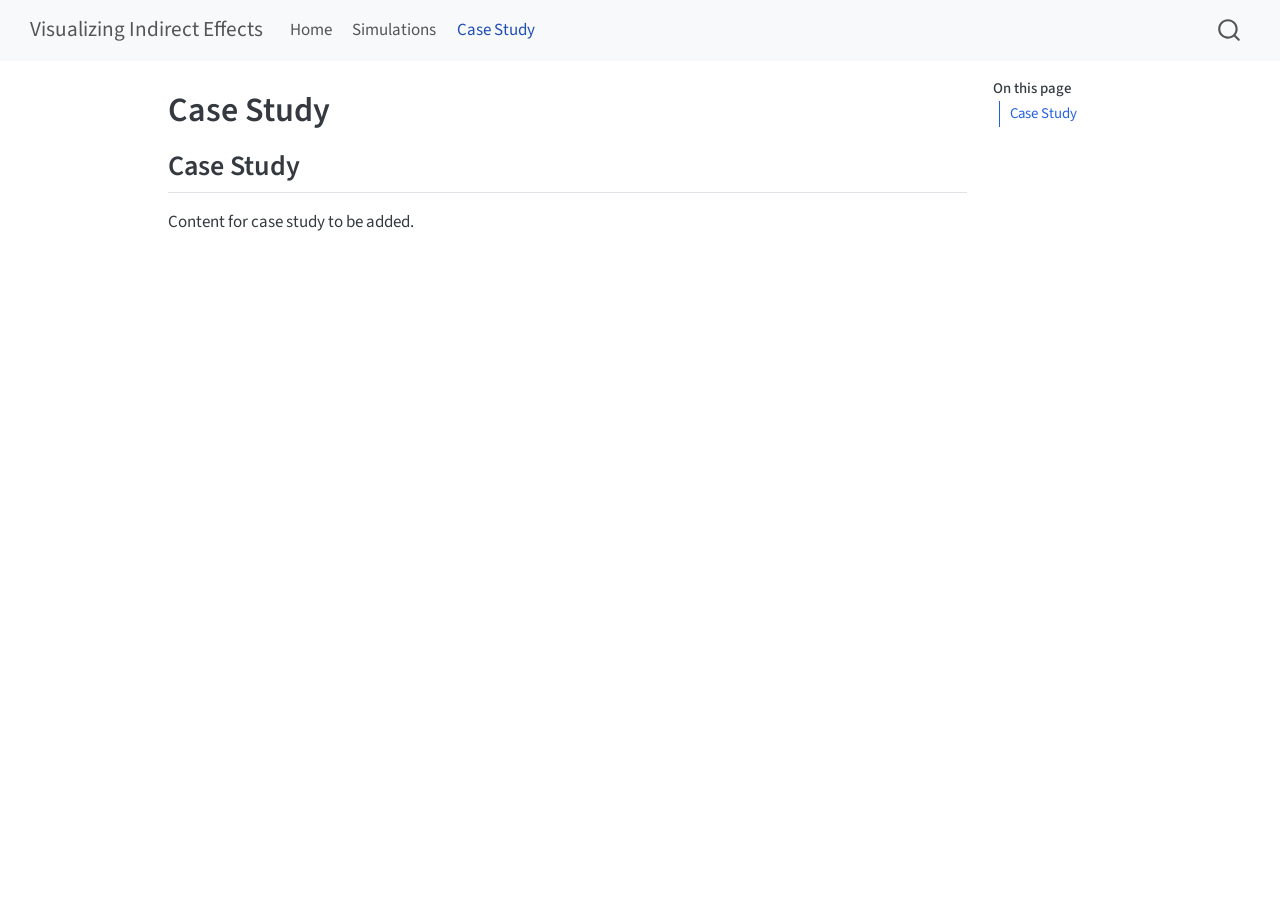
==== docs/case_study.html @ ab39d253 "Update website title" ====
<!DOCTYPE html>
<html xmlns="http://www.w3.org/1999/xhtml" lang="en" xml:lang="en"><head>

<meta charset="utf-8">
<meta name="generator" content="quarto-1.5.57">

<meta name="viewport" content="width=device-width, initial-scale=1.0, user-scalable=yes">


<title>Case Study – Visualizing Indirect Effects</title>
<style>
code{white-space: pre-wrap;}
span.smallcaps{font-variant: small-caps;}
div.columns{display: flex; gap: min(4vw, 1.5em);}
div.column{flex: auto; overflow-x: auto;}
div.hanging-indent{margin-left: 1.5em; text-indent: -1.5em;}
ul.task-list{list-style: none;}
ul.task-list li input[type="checkbox"] {
  width: 0.8em;
  margin: 0 0.8em 0.2em -1em; /* quarto-specific, see https://github.com/quarto-dev/quarto-cli/issues/4556 */ 
  vertical-align: middle;
}
</style>


<script src="site_libs/quarto-nav/quarto-nav.js"></script>
<script src="site_libs/quarto-nav/headroom.min.js"></script>
<script src="site_libs/clipboard/clipboard.min.js"></script>
<script src="site_libs/quarto-search/autocomplete.umd.js"></script>
<script src="site_libs/quarto-search/fuse.min.js"></script>
<script src="site_libs/quarto-search/quarto-search.js"></script>
<meta name="quarto:offset" content="./">
<script src="site_libs/quarto-html/quarto.js"></script>
<script src="site_libs/quarto-html/popper.min.js"></script>
<script src="site_libs/quarto-html/tippy.umd.min.js"></script>
<script src="site_libs/quarto-html/anchor.min.js"></script>
<link href="site_libs/quarto-html/tippy.css" rel="stylesheet">
<link href="site_libs/quarto-html/quarto-syntax-highlighting.css" rel="stylesheet" id="quarto-text-highlighting-styles">
<script src="site_libs/bootstrap/bootstrap.min.js"></script>
<link href="site_libs/bootstrap/bootstrap-icons.css" rel="stylesheet">
<link href="site_libs/bootstrap/bootstrap.min.css" rel="stylesheet" id="quarto-bootstrap" data-mode="light">
<script id="quarto-search-options" type="application/json">{
  "location": "navbar",
  "copy-button": false,
  "collapse-after": 3,
  "panel-placement": "end",
  "type": "overlay",
  "limit": 50,
  "keyboard-shortcut": [
    "f",
    "/",
    "s"
  ],
  "show-item-context": false,
  "language": {
    "search-no-results-text": "No results",
    "search-matching-documents-text": "matching documents",
    "search-copy-link-title": "Copy link to search",
    "search-hide-matches-text": "Hide additional matches",
    "search-more-match-text": "more match in this document",
    "search-more-matches-text": "more matches in this document",
    "search-clear-button-title": "Clear",
    "search-text-placeholder": "",
    "search-detached-cancel-button-title": "Cancel",
    "search-submit-button-title": "Submit",
    "search-label": "Search"
  }
}</script>


<link rel="stylesheet" href="styles.css">
</head>

<body class="nav-fixed">

<div id="quarto-search-results"></div>
  <header id="quarto-header" class="headroom fixed-top">
    <nav class="navbar navbar-expand-lg " data-bs-theme="dark">
      <div class="navbar-container container-fluid">
      <div class="navbar-brand-container mx-auto">
    <a class="navbar-brand" href="./index.html">
    <span class="navbar-title">Visualizing Indirect Effects</span>
    </a>
  </div>
            <div id="quarto-search" class="" title="Search"></div>
          <button class="navbar-toggler" type="button" data-bs-toggle="collapse" data-bs-target="#navbarCollapse" aria-controls="navbarCollapse" role="menu" aria-expanded="false" aria-label="Toggle navigation" onclick="if (window.quartoToggleHeadroom) { window.quartoToggleHeadroom(); }">
  <span class="navbar-toggler-icon"></span>
</button>
          <div class="collapse navbar-collapse" id="navbarCollapse">
            <ul class="navbar-nav navbar-nav-scroll me-auto">
  <li class="nav-item">
    <a class="nav-link" href="./index.html"> 
<span class="menu-text">Home</span></a>
  </li>  
  <li class="nav-item">
    <a class="nav-link" href="./simulations.html"> 
<span class="menu-text">Simulations</span></a>
  </li>  
  <li class="nav-item">
    <a class="nav-link active" href="./case_study.html" aria-current="page"> 
<span class="menu-text">Case Study</span></a>
  </li>  
</ul>
          </div> <!-- /navcollapse -->
            <div class="quarto-navbar-tools">
</div>
      </div> <!-- /container-fluid -->
    </nav>
</header>
<!-- content -->
<div id="quarto-content" class="quarto-container page-columns page-rows-contents page-layout-article page-navbar">
<!-- sidebar -->
<!-- margin-sidebar -->
    <div id="quarto-margin-sidebar" class="sidebar margin-sidebar">
        <nav id="TOC" role="doc-toc" class="toc-active">
    <h2 id="toc-title">On this page</h2>
   
  <ul>
  <li><a href="#case-study" id="toc-case-study" class="nav-link active" data-scroll-target="#case-study">Case Study</a></li>
  </ul>
</nav>
    </div>
<!-- main -->
<main class="content" id="quarto-document-content">

<header id="title-block-header" class="quarto-title-block default">
<div class="quarto-title">
<h1 class="title">Case Study</h1>
</div>



<div class="quarto-title-meta">

    
  
    
  </div>
  


</header>


<section id="case-study" class="level2">
<h2 class="anchored" data-anchor-id="case-study">Case Study</h2>
<p>Content for case study to be added.</p>


</section>

</main> <!-- /main -->
<script id="quarto-html-after-body" type="application/javascript">
window.document.addEventListener("DOMContentLoaded", function (event) {
  const toggleBodyColorMode = (bsSheetEl) => {
    const mode = bsSheetEl.getAttribute("data-mode");
    const bodyEl = window.document.querySelector("body");
    if (mode === "dark") {
      bodyEl.classList.add("quarto-dark");
      bodyEl.classList.remove("quarto-light");
    } else {
      bodyEl.classList.add("quarto-light");
      bodyEl.classList.remove("quarto-dark");
    }
  }
  const toggleBodyColorPrimary = () => {
    const bsSheetEl = window.document.querySelector("link#quarto-bootstrap");
    if (bsSheetEl) {
      toggleBodyColorMode(bsSheetEl);
    }
  }
  toggleBodyColorPrimary();  
  const icon = "";
  const anchorJS = new window.AnchorJS();
  anchorJS.options = {
    placement: 'right',
    icon: icon
  };
  anchorJS.add('.anchored');
  const isCodeAnnotation = (el) => {
    for (const clz of el.classList) {
      if (clz.startsWith('code-annotation-')) {                     
        return true;
      }
    }
    return false;
  }
  const onCopySuccess = function(e) {
    // button target
    const button = e.trigger;
    // don't keep focus
    button.blur();
    // flash "checked"
    button.classList.add('code-copy-button-checked');
    var currentTitle = button.getAttribute("title");
    button.setAttribute("title", "Copied!");
    let tooltip;
    if (window.bootstrap) {
      button.setAttribute("data-bs-toggle", "tooltip");
      button.setAttribute("data-bs-placement", "left");
      button.setAttribute("data-bs-title", "Copied!");
      tooltip = new bootstrap.Tooltip(button, 
        { trigger: "manual", 
          customClass: "code-copy-button-tooltip",
          offset: [0, -8]});
      tooltip.show();    
    }
    setTimeout(function() {
      if (tooltip) {
        tooltip.hide();
        button.removeAttribute("data-bs-title");
        button.removeAttribute("data-bs-toggle");
        button.removeAttribute("data-bs-placement");
      }
      button.setAttribute("title", currentTitle);
      button.classList.remove('code-copy-button-checked');
    }, 1000);
    // clear code selection
    e.clearSelection();
  }
  const getTextToCopy = function(trigger) {
      const codeEl = trigger.previousElementSibling.cloneNode(true);
      for (const childEl of codeEl.children) {
        if (isCodeAnnotation(childEl)) {
          childEl.remove();
        }
      }
      return codeEl.innerText;
  }
  const clipboard = new window.ClipboardJS('.code-copy-button:not([data-in-quarto-modal])', {
    text: getTextToCopy
  });
  clipboard.on('success', onCopySuccess);
  if (window.document.getElementById('quarto-embedded-source-code-modal')) {
    // For code content inside modals, clipBoardJS needs to be initialized with a container option
    // TODO: Check when it could be a function (https://github.com/zenorocha/clipboard.js/issues/860)
    const clipboardModal = new window.ClipboardJS('.code-copy-button[data-in-quarto-modal]', {
      text: getTextToCopy,
      container: window.document.getElementById('quarto-embedded-source-code-modal')
    });
    clipboardModal.on('success', onCopySuccess);
  }
    var localhostRegex = new RegExp(/^(?:http|https):\/\/localhost\:?[0-9]*\//);
    var mailtoRegex = new RegExp(/^mailto:/);
      var filterRegex = new RegExp('/' + window.location.host + '/');
    var isInternal = (href) => {
        return filterRegex.test(href) || localhostRegex.test(href) || mailtoRegex.test(href);
    }
    // Inspect non-navigation links and adorn them if external
 	var links = window.document.querySelectorAll('a[href]:not(.nav-link):not(.navbar-brand):not(.toc-action):not(.sidebar-link):not(.sidebar-item-toggle):not(.pagination-link):not(.no-external):not([aria-hidden]):not(.dropdown-item):not(.quarto-navigation-tool):not(.about-link)');
    for (var i=0; i<links.length; i++) {
      const link = links[i];
      if (!isInternal(link.href)) {
        // undo the damage that might have been done by quarto-nav.js in the case of
        // links that we want to consider external
        if (link.dataset.originalHref !== undefined) {
          link.href = link.dataset.originalHref;
        }
      }
    }
  function tippyHover(el, contentFn, onTriggerFn, onUntriggerFn) {
    const config = {
      allowHTML: true,
      maxWidth: 500,
      delay: 100,
      arrow: false,
      appendTo: function(el) {
          return el.parentElement;
      },
      interactive: true,
      interactiveBorder: 10,
      theme: 'quarto',
      placement: 'bottom-start',
    };
    if (contentFn) {
      config.content = contentFn;
    }
    if (onTriggerFn) {
      config.onTrigger = onTriggerFn;
    }
    if (onUntriggerFn) {
      config.onUntrigger = onUntriggerFn;
    }
    window.tippy(el, config); 
  }
  const noterefs = window.document.querySelectorAll('a[role="doc-noteref"]');
  for (var i=0; i<noterefs.length; i++) {
    const ref = noterefs[i];
    tippyHover(ref, function() {
      // use id or data attribute instead here
      let href = ref.getAttribute('data-footnote-href') || ref.getAttribute('href');
      try { href = new URL(href).hash; } catch {}
      const id = href.replace(/^#\/?/, "");
      const note = window.document.getElementById(id);
      if (note) {
        return note.innerHTML;
      } else {
        return "";
      }
    });
  }
  const xrefs = window.document.querySelectorAll('a.quarto-xref');
  const processXRef = (id, note) => {
    // Strip column container classes
    const stripColumnClz = (el) => {
      el.classList.remove("page-full", "page-columns");
      if (el.children) {
        for (const child of el.children) {
          stripColumnClz(child);
        }
      }
    }
    stripColumnClz(note)
    if (id === null || id.startsWith('sec-')) {
      // Special case sections, only their first couple elements
      const container = document.createElement("div");
      if (note.children && note.children.length > 2) {
        container.appendChild(note.children[0].cloneNode(true));
        for (let i = 1; i < note.children.length; i++) {
          const child = note.children[i];
          if (child.tagName === "P" && child.innerText === "") {
            continue;
          } else {
            container.appendChild(child.cloneNode(true));
            break;
          }
        }
        if (window.Quarto?.typesetMath) {
          window.Quarto.typesetMath(container);
        }
        return container.innerHTML
      } else {
        if (window.Quarto?.typesetMath) {
          window.Quarto.typesetMath(note);
        }
        return note.innerHTML;
      }
    } else {
      // Remove any anchor links if they are present
      const anchorLink = note.querySelector('a.anchorjs-link');
      if (anchorLink) {
        anchorLink.remove();
      }
      if (window.Quarto?.typesetMath) {
        window.Quarto.typesetMath(note);
      }
      // TODO in 1.5, we should make sure this works without a callout special case
      if (note.classList.contains("callout")) {
        return note.outerHTML;
      } else {
        return note.innerHTML;
      }
    }
  }
  for (var i=0; i<xrefs.length; i++) {
    const xref = xrefs[i];
    tippyHover(xref, undefined, function(instance) {
      instance.disable();
      let url = xref.getAttribute('href');
      let hash = undefined; 
      if (url.startsWith('#')) {
        hash = url;
      } else {
        try { hash = new URL(url).hash; } catch {}
      }
      if (hash) {
        const id = hash.replace(/^#\/?/, "");
        const note = window.document.getElementById(id);
        if (note !== null) {
          try {
            const html = processXRef(id, note.cloneNode(true));
            instance.setContent(html);
          } finally {
            instance.enable();
            instance.show();
          }
        } else {
          // See if we can fetch this
          fetch(url.split('#')[0])
          .then(res => res.text())
          .then(html => {
            const parser = new DOMParser();
            const htmlDoc = parser.parseFromString(html, "text/html");
            const note = htmlDoc.getElementById(id);
            if (note !== null) {
              const html = processXRef(id, note);
              instance.setContent(html);
            } 
          }).finally(() => {
            instance.enable();
            instance.show();
          });
        }
      } else {
        // See if we can fetch a full url (with no hash to target)
        // This is a special case and we should probably do some content thinning / targeting
        fetch(url)
        .then(res => res.text())
        .then(html => {
          const parser = new DOMParser();
          const htmlDoc = parser.parseFromString(html, "text/html");
          const note = htmlDoc.querySelector('main.content');
          if (note !== null) {
            // This should only happen for chapter cross references
            // (since there is no id in the URL)
            // remove the first header
            if (note.children.length > 0 && note.children[0].tagName === "HEADER") {
              note.children[0].remove();
            }
            const html = processXRef(null, note);
            instance.setContent(html);
          } 
        }).finally(() => {
          instance.enable();
          instance.show();
        });
      }
    }, function(instance) {
    });
  }
      let selectedAnnoteEl;
      const selectorForAnnotation = ( cell, annotation) => {
        let cellAttr = 'data-code-cell="' + cell + '"';
        let lineAttr = 'data-code-annotation="' +  annotation + '"';
        const selector = 'span[' + cellAttr + '][' + lineAttr + ']';
        return selector;
      }
      const selectCodeLines = (annoteEl) => {
        const doc = window.document;
        const targetCell = annoteEl.getAttribute("data-target-cell");
        const targetAnnotation = annoteEl.getAttribute("data-target-annotation");
        const annoteSpan = window.document.querySelector(selectorForAnnotation(targetCell, targetAnnotation));
        const lines = annoteSpan.getAttribute("data-code-lines").split(",");
        const lineIds = lines.map((line) => {
          return targetCell + "-" + line;
        })
        let top = null;
        let height = null;
        let parent = null;
        if (lineIds.length > 0) {
            //compute the position of the single el (top and bottom and make a div)
            const el = window.document.getElementById(lineIds[0]);
            top = el.offsetTop;
            height = el.offsetHeight;
            parent = el.parentElement.parentElement;
          if (lineIds.length > 1) {
            const lastEl = window.document.getElementById(lineIds[lineIds.length - 1]);
            const bottom = lastEl.offsetTop + lastEl.offsetHeight;
            height = bottom - top;
          }
          if (top !== null && height !== null && parent !== null) {
            // cook up a div (if necessary) and position it 
            let div = window.document.getElementById("code-annotation-line-highlight");
            if (div === null) {
              div = window.document.createElement("div");
              div.setAttribute("id", "code-annotation-line-highlight");
              div.style.position = 'absolute';
              parent.appendChild(div);
            }
            div.style.top = top - 2 + "px";
            div.style.height = height + 4 + "px";
            div.style.left = 0;
            let gutterDiv = window.document.getElementById("code-annotation-line-highlight-gutter");
            if (gutterDiv === null) {
              gutterDiv = window.document.createElement("div");
              gutterDiv.setAttribute("id", "code-annotation-line-highlight-gutter");
              gutterDiv.style.position = 'absolute';
              const codeCell = window.document.getElementById(targetCell);
              const gutter = codeCell.querySelector('.code-annotation-gutter');
              gutter.appendChild(gutterDiv);
            }
            gutterDiv.style.top = top - 2 + "px";
            gutterDiv.style.height = height + 4 + "px";
          }
          selectedAnnoteEl = annoteEl;
        }
      };
      const unselectCodeLines = () => {
        const elementsIds = ["code-annotation-line-highlight", "code-annotation-line-highlight-gutter"];
        elementsIds.forEach((elId) => {
          const div = window.document.getElementById(elId);
          if (div) {
            div.remove();
          }
        });
        selectedAnnoteEl = undefined;
      };
        // Handle positioning of the toggle
    window.addEventListener(
      "resize",
      throttle(() => {
        elRect = undefined;
        if (selectedAnnoteEl) {
          selectCodeLines(selectedAnnoteEl);
        }
      }, 10)
    );
    function throttle(fn, ms) {
    let throttle = false;
    let timer;
      return (...args) => {
        if(!throttle) { // first call gets through
            fn.apply(this, args);
            throttle = true;
        } else { // all the others get throttled
            if(timer) clearTimeout(timer); // cancel #2
            timer = setTimeout(() => {
              fn.apply(this, args);
              timer = throttle = false;
            }, ms);
        }
      };
    }
      // Attach click handler to the DT
      const annoteDls = window.document.querySelectorAll('dt[data-target-cell]');
      for (const annoteDlNode of annoteDls) {
        annoteDlNode.addEventListener('click', (event) => {
          const clickedEl = event.target;
          if (clickedEl !== selectedAnnoteEl) {
            unselectCodeLines();
            const activeEl = window.document.querySelector('dt[data-target-cell].code-annotation-active');
            if (activeEl) {
              activeEl.classList.remove('code-annotation-active');
            }
            selectCodeLines(clickedEl);
            clickedEl.classList.add('code-annotation-active');
          } else {
            // Unselect the line
            unselectCodeLines();
            clickedEl.classList.remove('code-annotation-active');
          }
        });
      }
  const findCites = (el) => {
    const parentEl = el.parentElement;
    if (parentEl) {
      const cites = parentEl.dataset.cites;
      if (cites) {
        return {
          el,
          cites: cites.split(' ')
        };
      } else {
        return findCites(el.parentElement)
      }
    } else {
      return undefined;
    }
  };
  var bibliorefs = window.document.querySelectorAll('a[role="doc-biblioref"]');
  for (var i=0; i<bibliorefs.length; i++) {
    const ref = bibliorefs[i];
    const citeInfo = findCites(ref);
    if (citeInfo) {
      tippyHover(citeInfo.el, function() {
        var popup = window.document.createElement('div');
        citeInfo.cites.forEach(function(cite) {
          var citeDiv = window.document.createElement('div');
          citeDiv.classList.add('hanging-indent');
          citeDiv.classList.add('csl-entry');
          var biblioDiv = window.document.getElementById('ref-' + cite);
          if (biblioDiv) {
            citeDiv.innerHTML = biblioDiv.innerHTML;
          }
          popup.appendChild(citeDiv);
        });
        return popup.innerHTML;
      });
    }
  }
});
</script>
</div> <!-- /content -->




</body></html>
---- docs/site_libs/quarto-html/tippy.css ----
.tippy-box[data-animation=fade][data-state=hidden]{opacity:0}[data-tippy-root]{max-width:calc(100vw - 10px)}.tippy-box{position:relative;background-color:#333;color:#fff;border-radius:4px;font-size:14px;line-height:1.4;white-space:normal;outline:0;transition-property:transform,visibility,opacity}.tippy-box[data-placement^=top]>.tippy-arrow{bottom:0}.tippy-box[data-placement^=top]>.tippy-arrow:before{bottom:-7px;left:0;border-width:8px 8px 0;border-top-color:initial;transform-origin:center top}.tippy-box[data-placement^=bottom]>.tippy-arrow{top:0}.tippy-box[data-placement^=bottom]>.tippy-arrow:before{top:-7px;left:0;border-width:0 8px 8px;border-bottom-color:initial;transform-origin:center bottom}.tippy-box[data-placement^=left]>.tippy-arrow{right:0}.tippy-box[data-placement^=left]>.tippy-arrow:before{border-width:8px 0 8px 8px;border-left-color:initial;right:-7px;transform-origin:center left}.tippy-box[data-placement^=right]>.tippy-arrow{left:0}.tippy-box[data-placement^=right]>.tippy-arrow:before{left:-7px;border-width:8px 8px 8px 0;border-right-color:initial;transform-origin:center right}.tippy-box[data-inertia][data-state=visible]{transition-timing-function:cubic-bezier(.54,1.5,.38,1.11)}.tippy-arrow{width:16px;height:16px;color:#333}.tippy-arrow:before{content:"";position:absolute;border-color:transparent;border-style:solid}.tippy-content{position:relative;padding:5px 9px;z-index:1}
---- docs/site_libs/quarto-html/quarto-syntax-highlighting.css ----
/* quarto syntax highlight colors */
:root {
  --quarto-hl-ot-color: #003B4F;
  --quarto-hl-at-color: #657422;
  --quarto-hl-ss-color: #20794D;
  --quarto-hl-an-color: #5E5E5E;
  --quarto-hl-fu-color: #4758AB;
  --quarto-hl-st-color: #20794D;
  --quarto-hl-cf-color: #003B4F;
  --quarto-hl-op-color: #5E5E5E;
  --quarto-hl-er-color: #AD0000;
  --quarto-hl-bn-color: #AD0000;
  --quarto-hl-al-color: #AD0000;
  --quarto-hl-va-color: #111111;
  --quarto-hl-bu-color: inherit;
  --quarto-hl-ex-color: inherit;
  --quarto-hl-pp-color: #AD0000;
  --quarto-hl-in-color: #5E5E5E;
  --quarto-hl-vs-color: #20794D;
  --quarto-hl-wa-color: #5E5E5E;
  --quarto-hl-do-color: #5E5E5E;
  --quarto-hl-im-color: #00769E;
  --quarto-hl-ch-color: #20794D;
  --quarto-hl-dt-color: #AD0000;
  --quarto-hl-fl-color: #AD0000;
  --quarto-hl-co-color: #5E5E5E;
  --quarto-hl-cv-color: #5E5E5E;
  --quarto-hl-cn-color: #8f5902;
  --quarto-hl-sc-color: #5E5E5E;
  --quarto-hl-dv-color: #AD0000;
  --quarto-hl-kw-color: #003B4F;
}

/* other quarto variables */
:root {
  --quarto-font-monospace: SFMono-Regular, Menlo, Monaco, Consolas, "Liberation Mono", "Courier New", monospace;
}

pre > code.sourceCode > span {
  color: #003B4F;
}

code span {
  color: #003B4F;
}

code.sourceCode > span {
  color: #003B4F;
}

div.sourceCode,
div.sourceCode pre.sourceCode {
  color: #003B4F;
}

code span.ot {
  color: #003B4F;
  font-style: inherit;
}

code span.at {
  color: #657422;
  font-style: inherit;
}

code span.ss {
  color: #20794D;
  font-style: inherit;
}

code span.an {
  color: #5E5E5E;
  font-style: inherit;
}

code span.fu {
  color: #4758AB;
  font-style: inherit;
}

code span.st {
  color: #20794D;
  font-style: inherit;
}

code span.cf {
  color: #003B4F;
  font-weight: bold;
  font-style: inherit;
}

code span.op {
  color: #5E5E5E;
  font-style: inherit;
}

code span.er {
  color: #AD0000;
  font-style: inherit;
}

code span.bn {
  color: #AD0000;
  font-style: inherit;
}

code span.al {
  color: #AD0000;
  font-style: inherit;
}

code span.va {
  color: #111111;
  font-style: inherit;
}

code span.bu {
  font-style: inherit;
}

code span.ex {
  font-style: inherit;
}

code span.pp {
  color: #AD0000;
  font-style: inherit;
}

code span.in {
  color: #5E5E5E;
  font-style: inherit;
}

code span.vs {
  color: #20794D;
  font-style: inherit;
}

code span.wa {
  color: #5E5E5E;
  font-style: italic;
}

code span.do {
  color: #5E5E5E;
  font-style: italic;
}

code span.im {
  color: #00769E;
  font-style: inherit;
}

code span.ch {
  color: #20794D;
  font-style: inherit;
}

code span.dt {
  color: #AD0000;
  font-style: inherit;
}

code span.fl {
  color: #AD0000;
  font-style: inherit;
}

code span.co {
  color: #5E5E5E;
  font-style: inherit;
}

code span.cv {
  color: #5E5E5E;
  font-style: italic;
}

code span.cn {
  color: #8f5902;
  font-style: inherit;
}

code span.sc {
  color: #5E5E5E;
  font-style: inherit;
}

code span.dv {
  color: #AD0000;
  font-style: inherit;
}

code span.kw {
  color: #003B4F;
  font-weight: bold;
  font-style: inherit;
}

.prevent-inlining {
  content: "</";
}

/*# sourceMappingURL=debc5d5d77c3f9108843748ff7464032.css.map */
---- docs/styles.css ----
/* Add custom styles here */
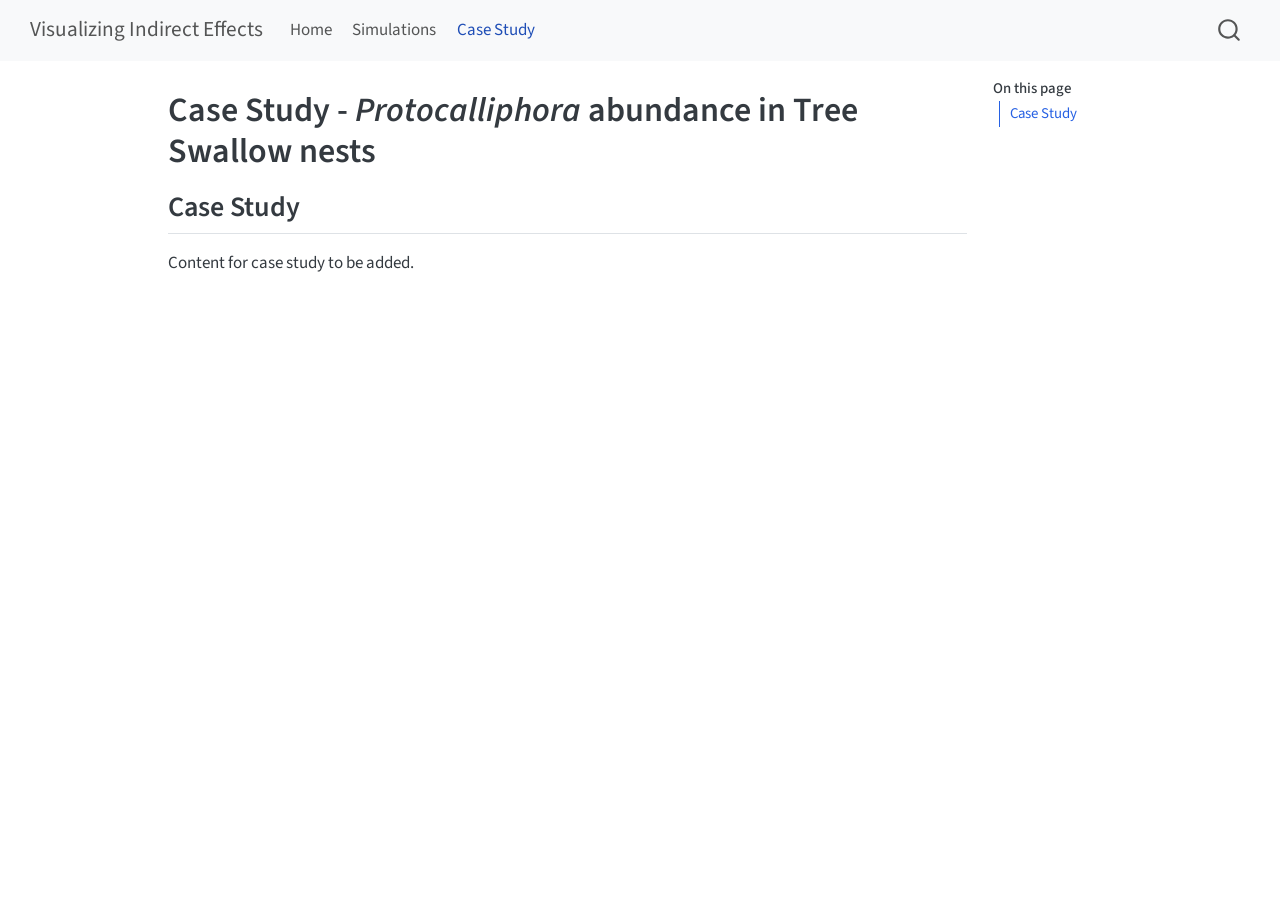
==== commit 977b36cd: "Add Zenodo data link and italicize Protocalliphora in case study title" ====
--- a/docs/case_study.html
+++ b/docs/case_study.html
@@ -7,7 +7,7 @@
 <meta name="viewport" content="width=device-width, initial-scale=1.0, user-scalable=yes">
 
 
-<title>Case Study – Visualizing Indirect Effects</title>
+<title>Case Study - Protocalliphora abundance in Tree Swallow nests – Visualizing Indirect Effects</title>
 <style>
 code{white-space: pre-wrap;}
 span.smallcaps{font-variant: small-caps;}
@@ -125,7 +125,7 @@
 
 <header id="title-block-header" class="quarto-title-block default">
 <div class="quarto-title">
-<h1 class="title">Case Study</h1>
+<h1 class="title">Case Study - <em>Protocalliphora</em> abundance in Tree Swallow nests</h1>
 </div>
 
 
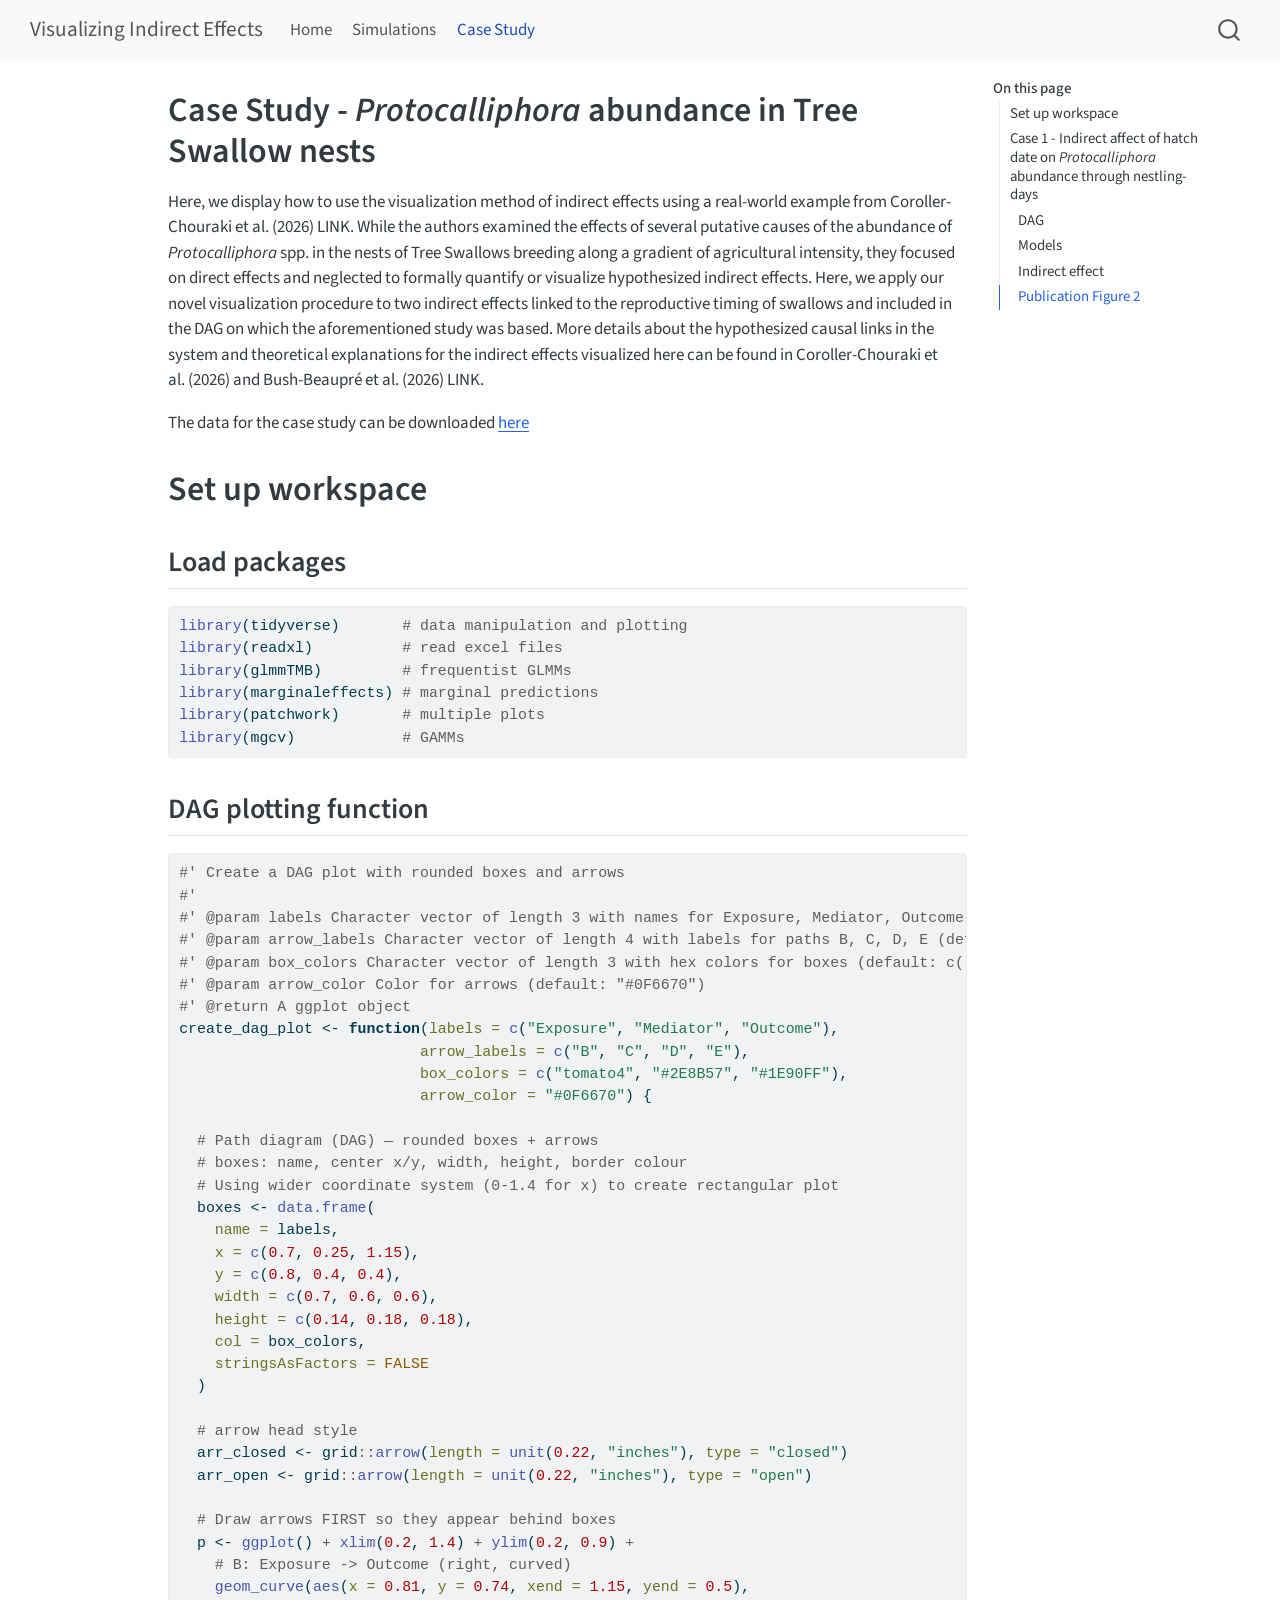
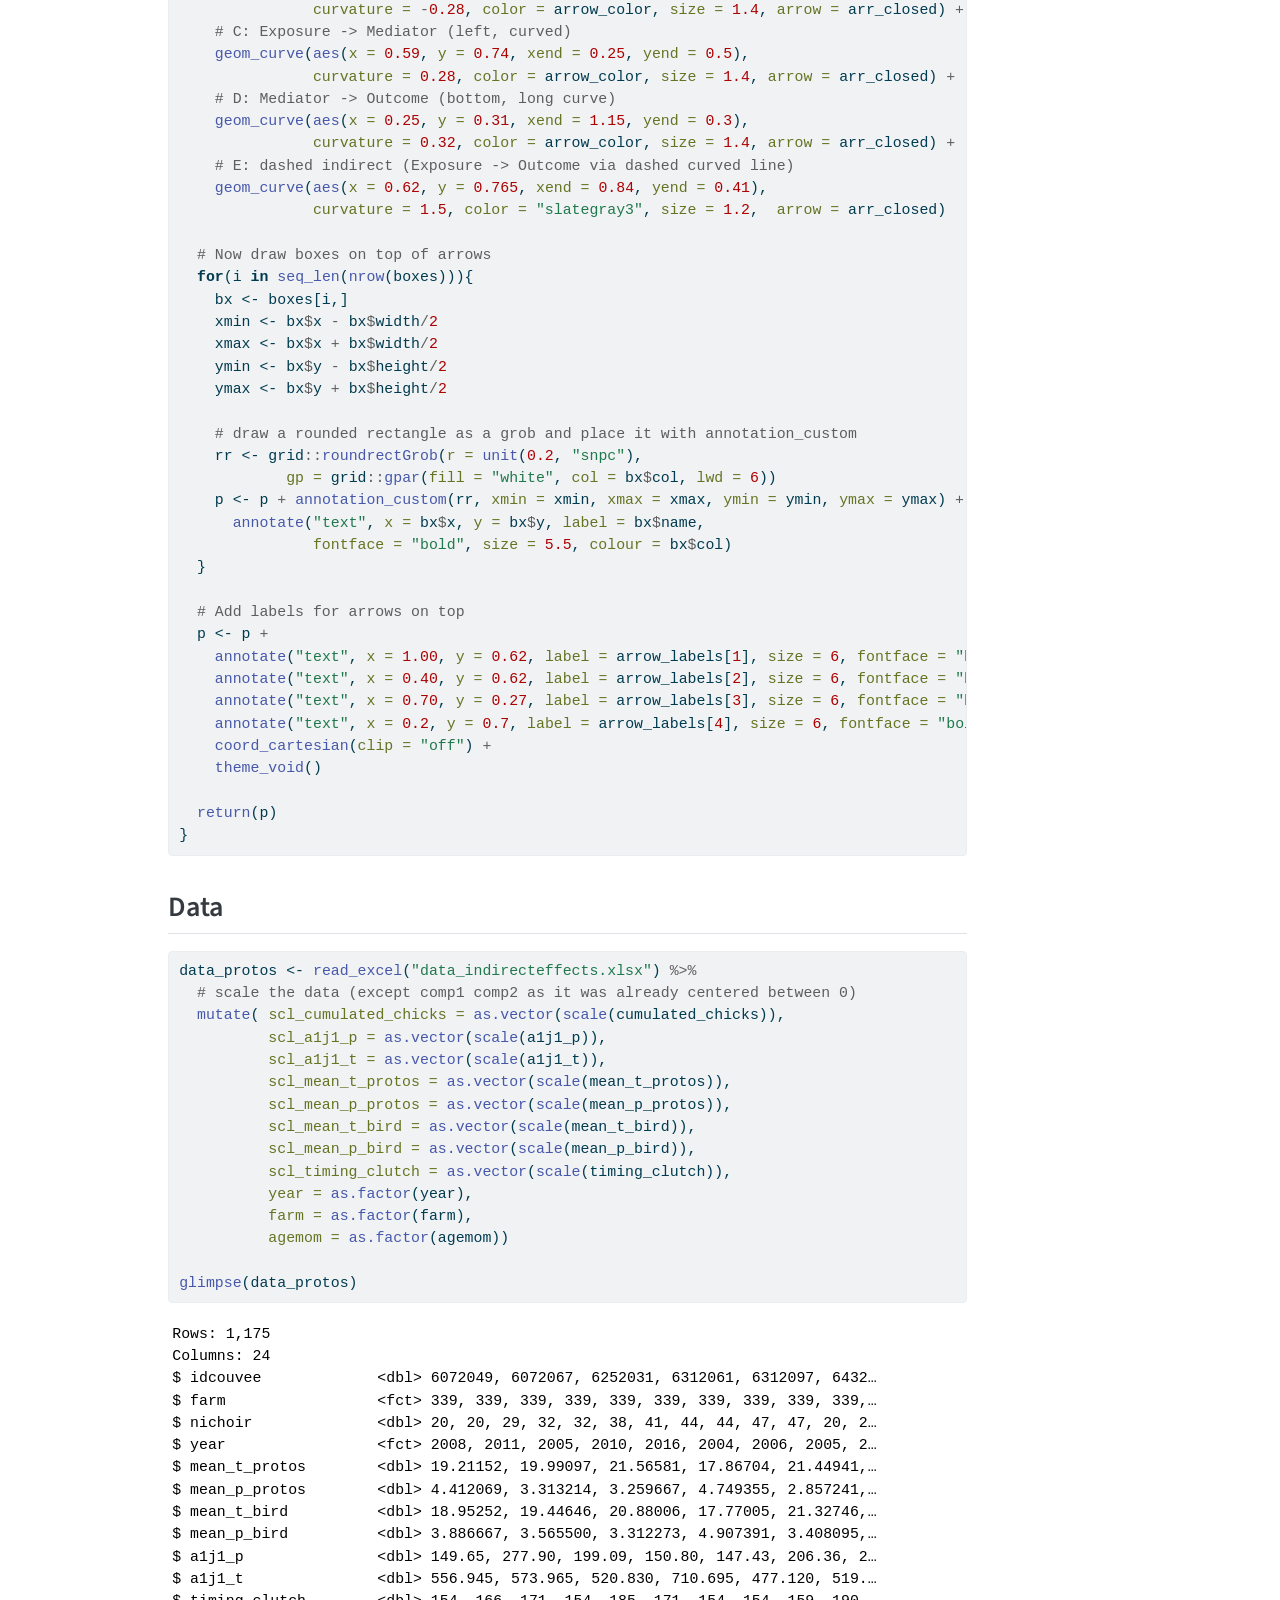
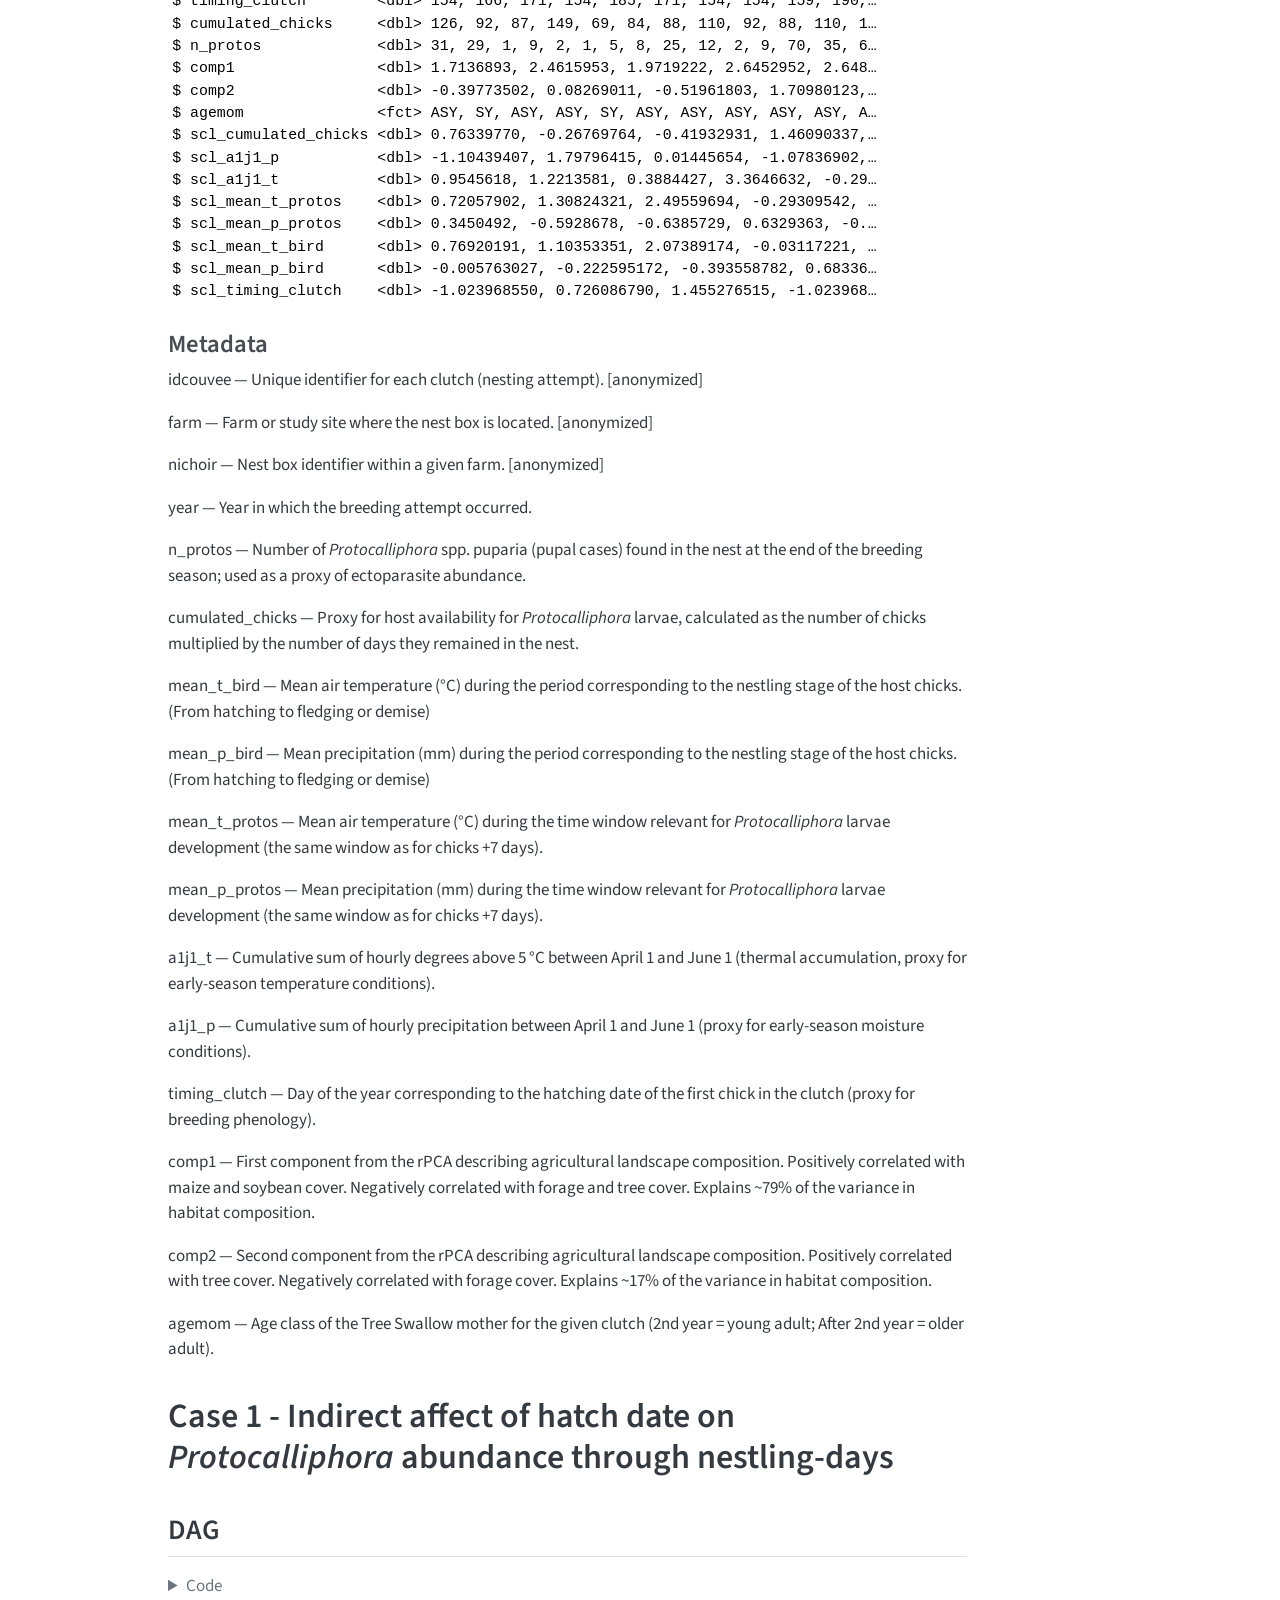
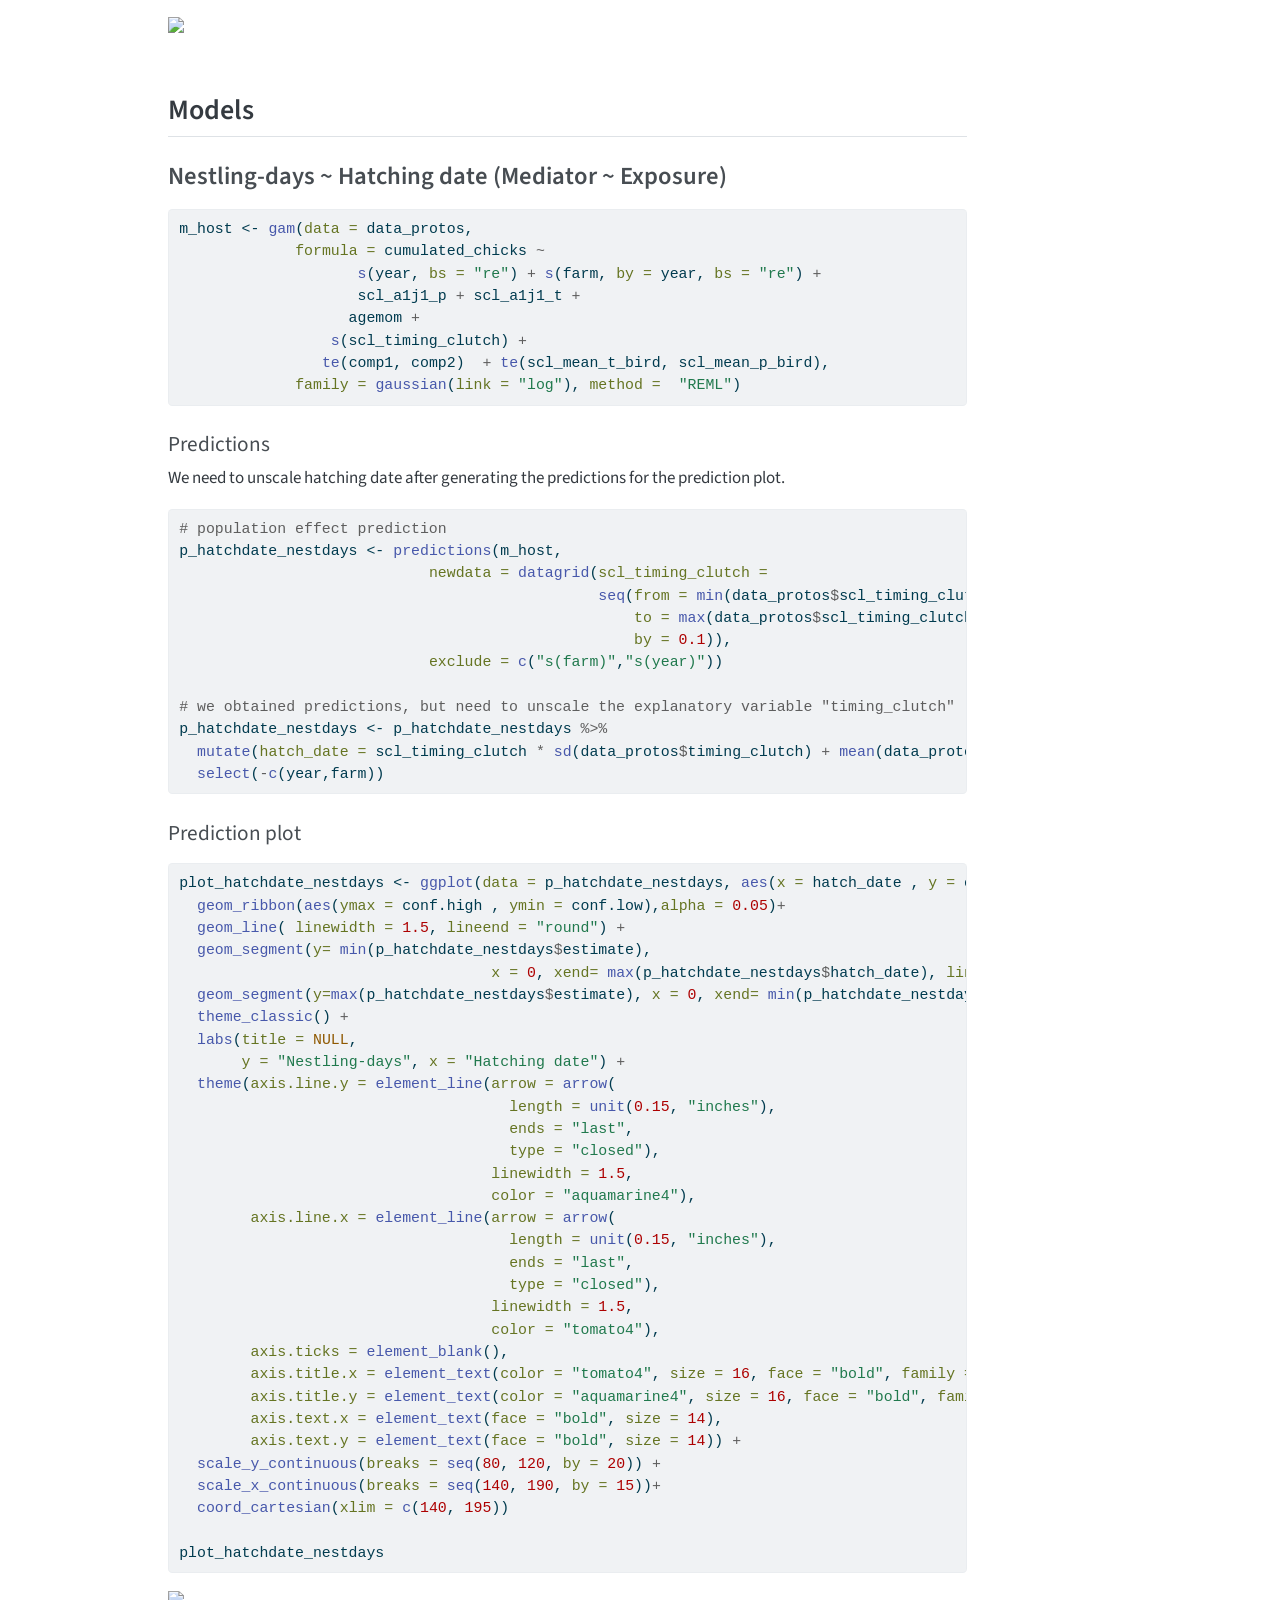
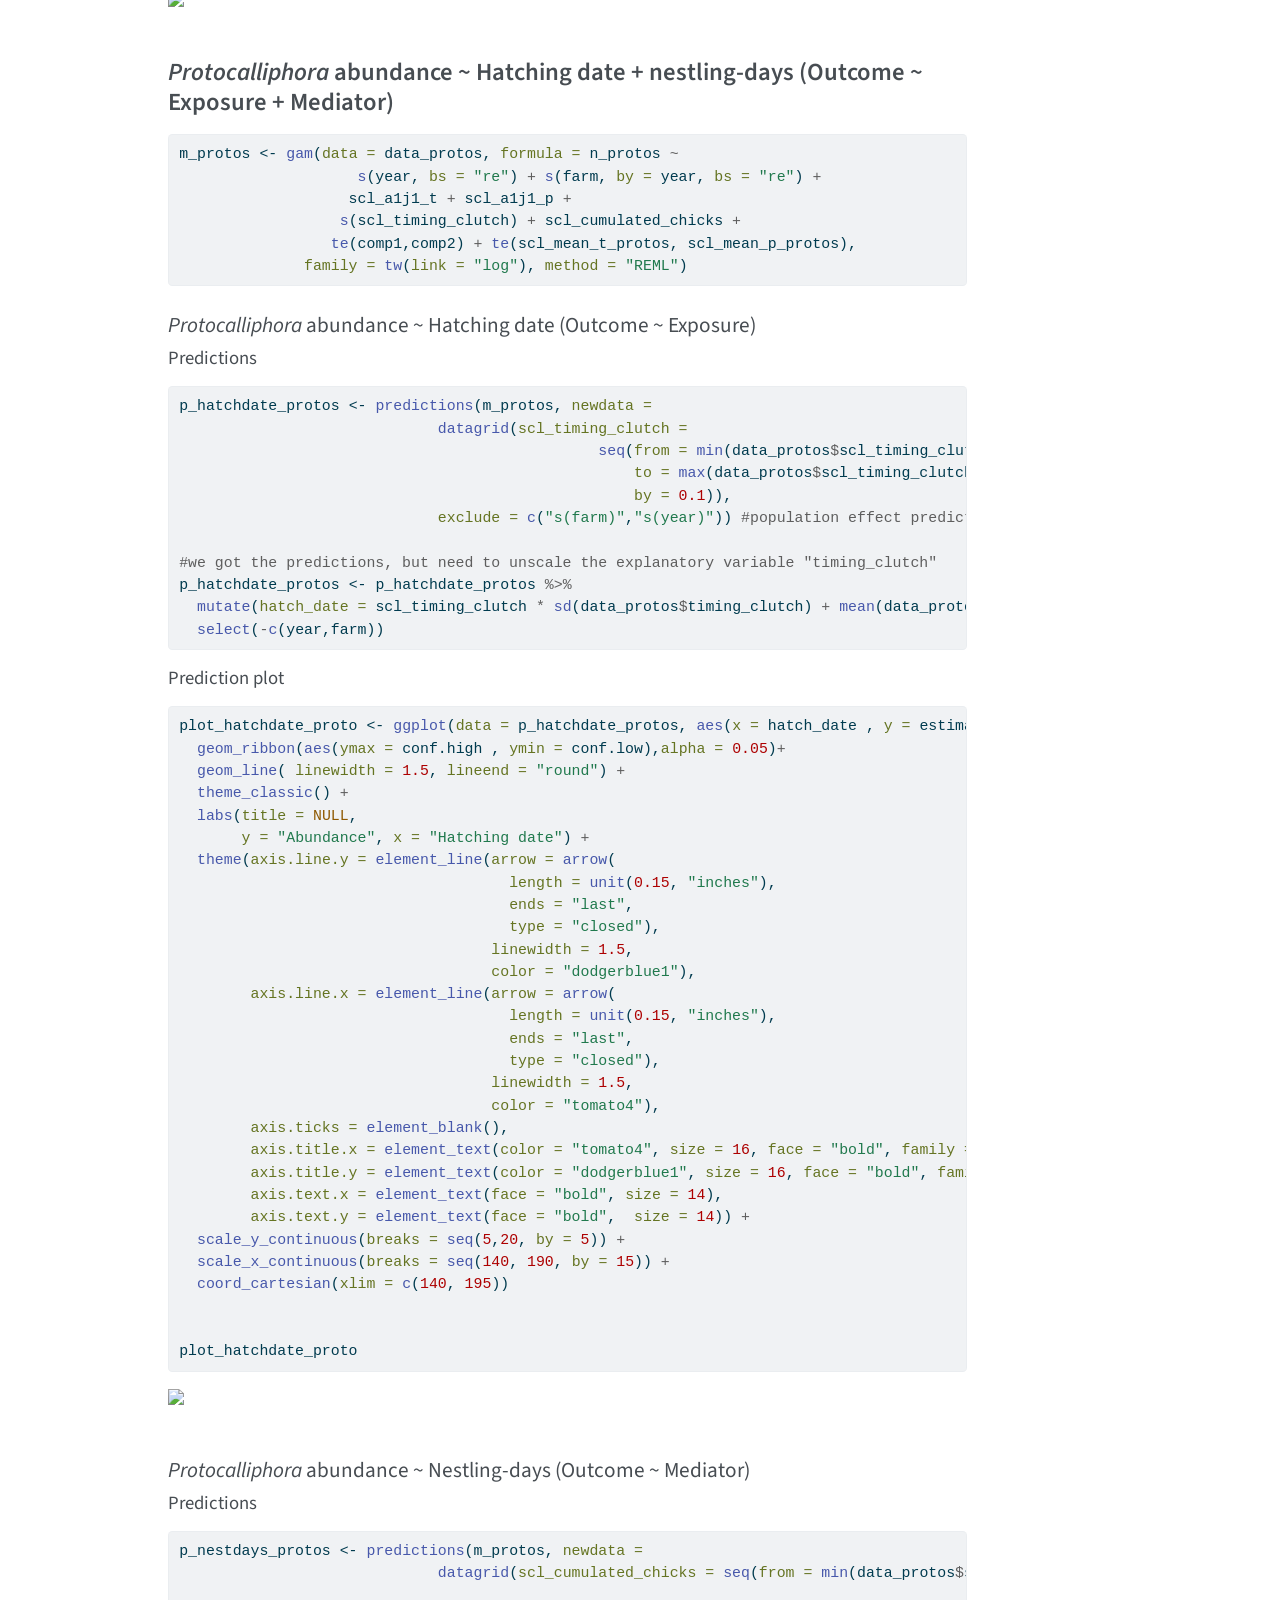
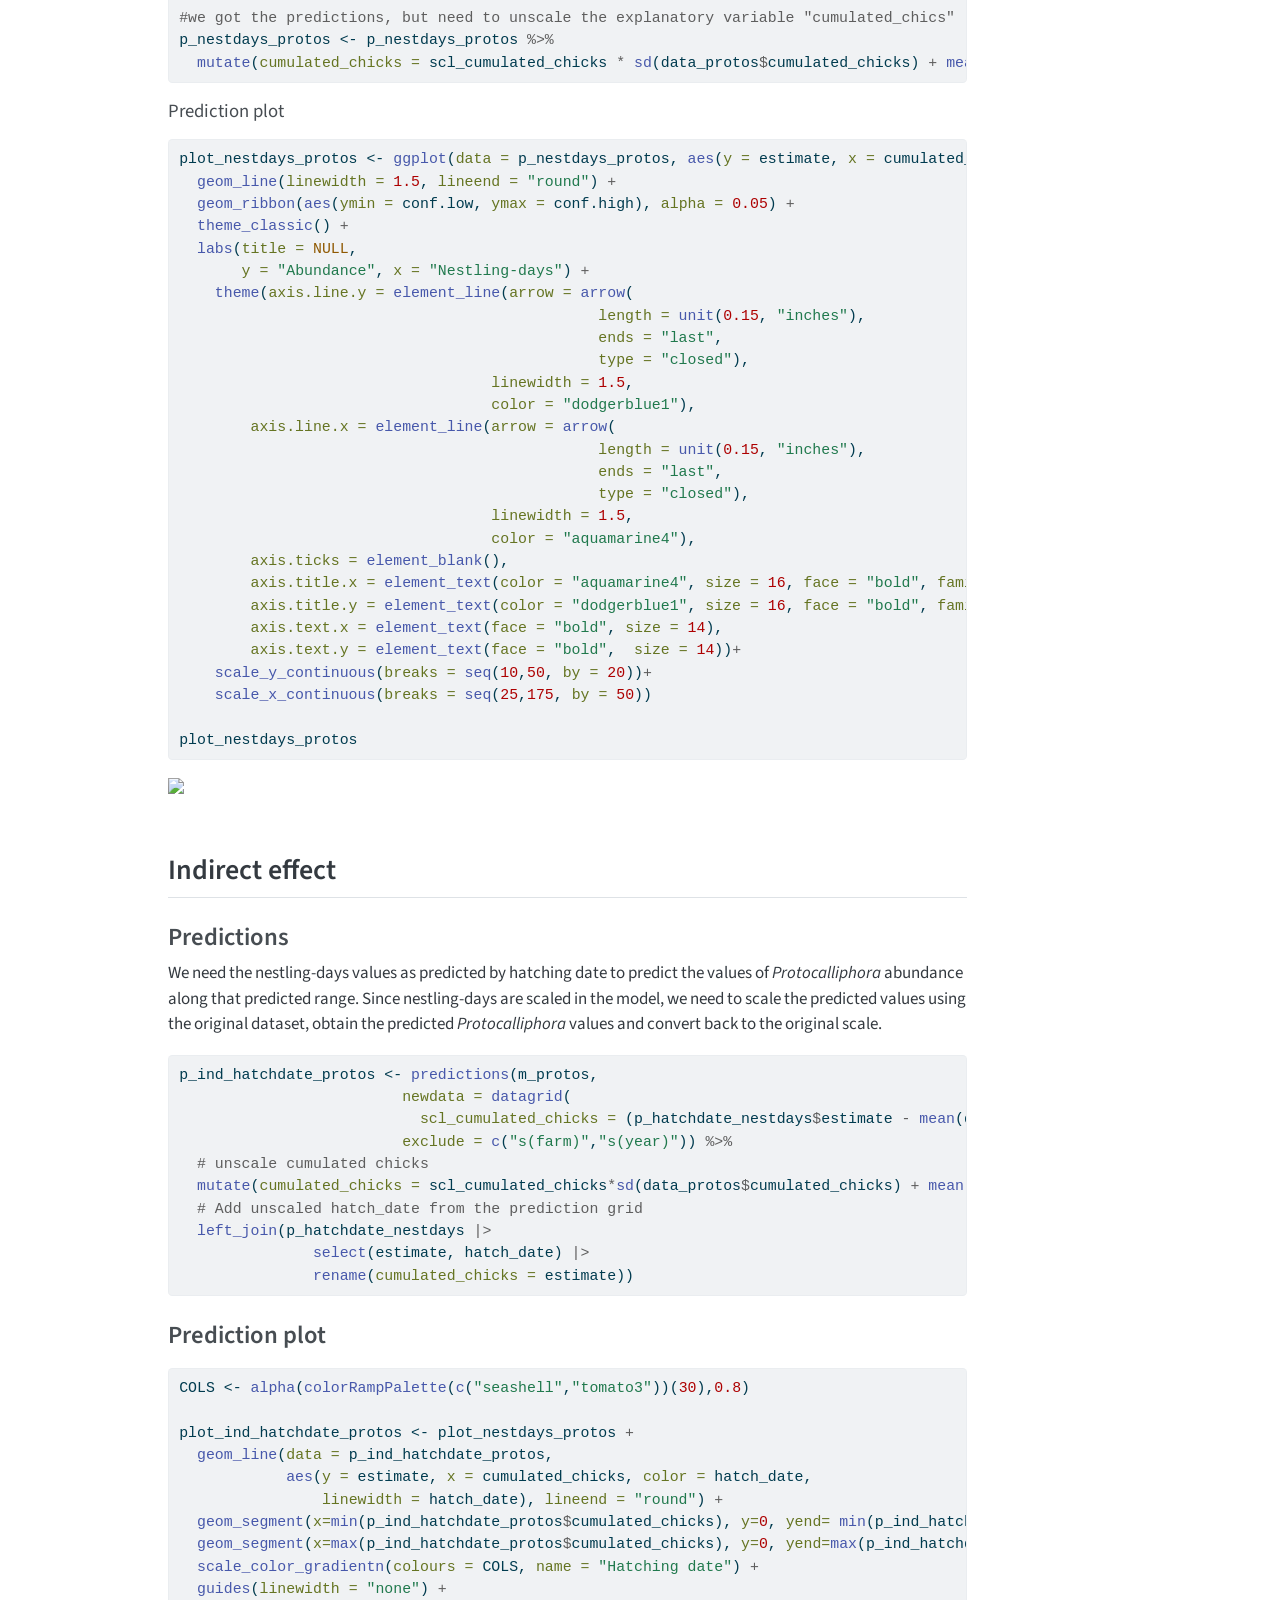
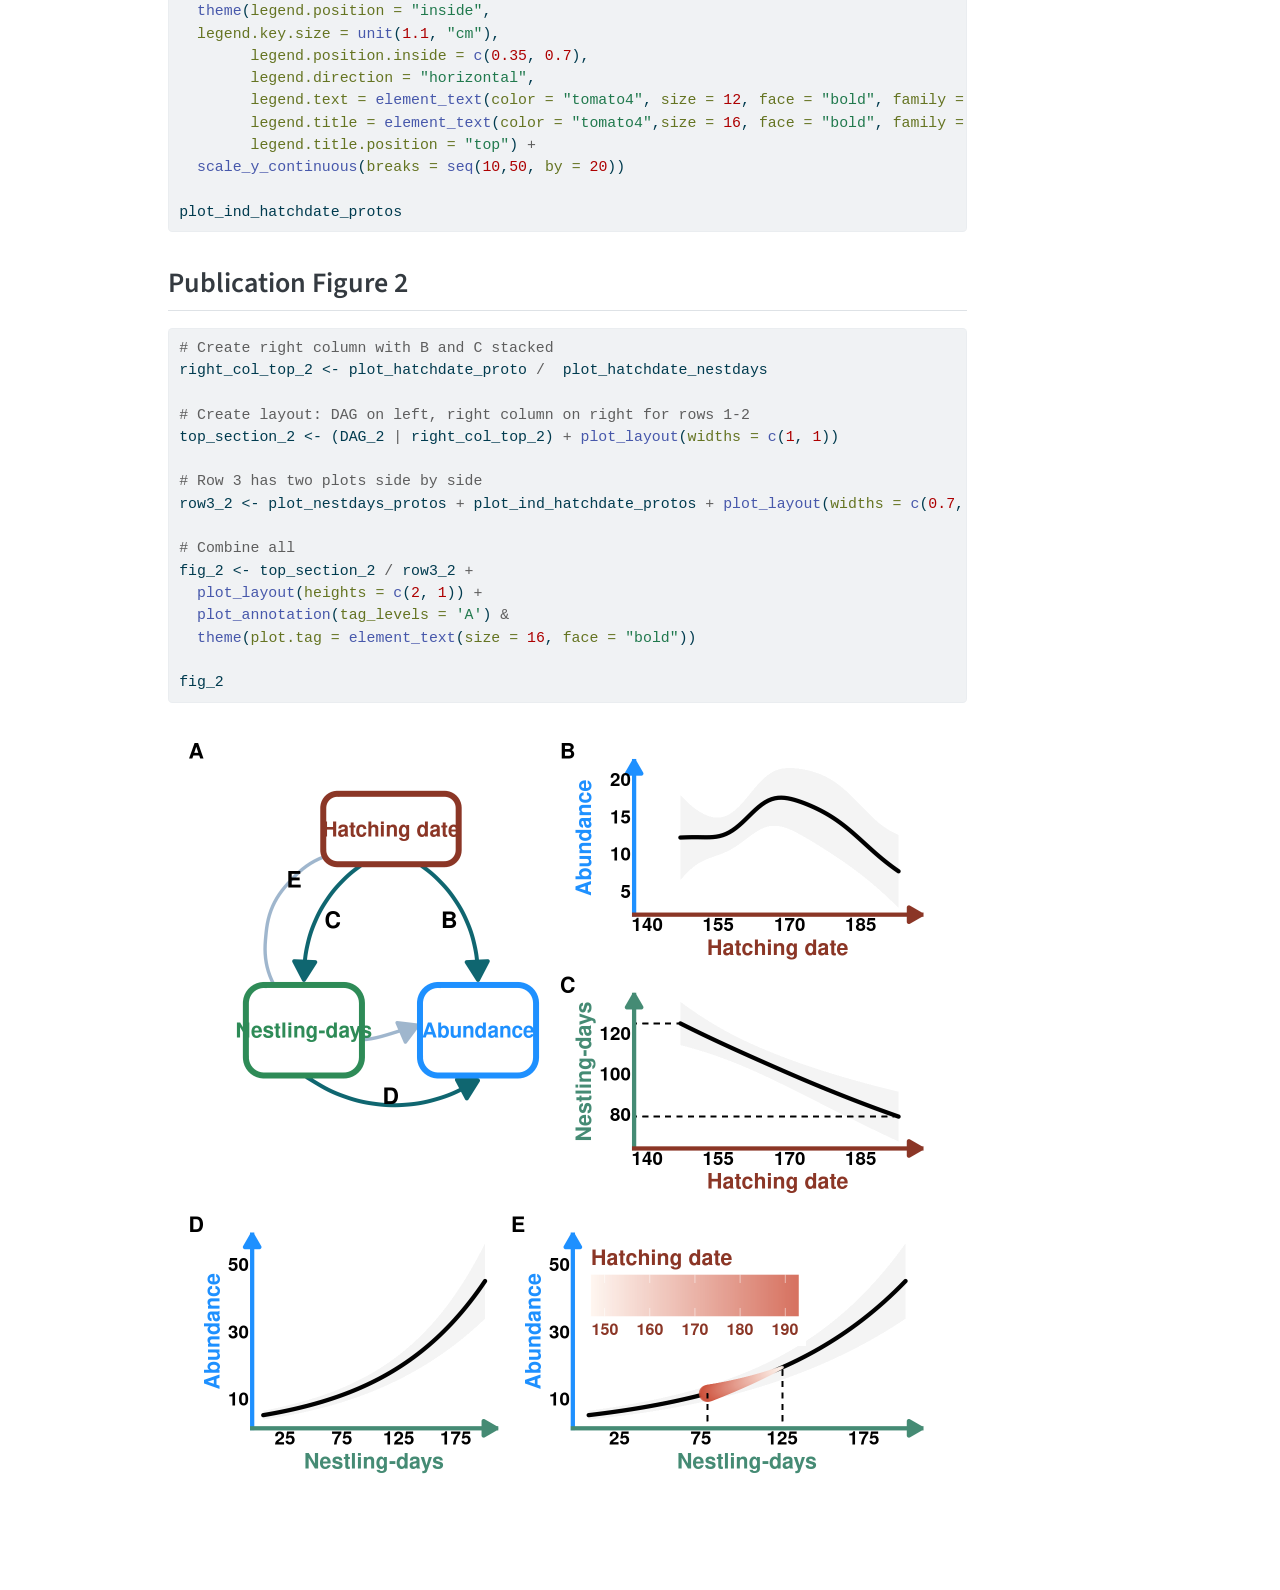
==== commit 62091085: "Update _quarto.yml and case study figure dimensions" ====
--- a/docs/case_study.html
+++ b/docs/case_study.html
@@ -19,6 +19,40 @@
   width: 0.8em;
   margin: 0 0.8em 0.2em -1em; /* quarto-specific, see https://github.com/quarto-dev/quarto-cli/issues/4556 */ 
   vertical-align: middle;
+}
+/* CSS for syntax highlighting */
+pre > code.sourceCode { white-space: pre; position: relative; }
+pre > code.sourceCode > span { line-height: 1.25; }
+pre > code.sourceCode > span:empty { height: 1.2em; }
+.sourceCode { overflow: visible; }
+code.sourceCode > span { color: inherit; text-decoration: inherit; }
+div.sourceCode { margin: 1em 0; }
+pre.sourceCode { margin: 0; }
+@media screen {
+div.sourceCode { overflow: auto; }
+}
+@media print {
+pre > code.sourceCode { white-space: pre-wrap; }
+pre > code.sourceCode > span { display: inline-block; text-indent: -5em; padding-left: 5em; }
+}
+pre.numberSource code
+  { counter-reset: source-line 0; }
+pre.numberSource code > span
+  { position: relative; left: -4em; counter-increment: source-line; }
+pre.numberSource code > span > a:first-child::before
+  { content: counter(source-line);
+    position: relative; left: -1em; text-align: right; vertical-align: baseline;
+    border: none; display: inline-block;
+    -webkit-touch-callout: none; -webkit-user-select: none;
+    -khtml-user-select: none; -moz-user-select: none;
+    -ms-user-select: none; user-select: none;
+    padding: 0 4px; width: 4em;
+  }
+pre.numberSource { margin-left: 3em;  padding-left: 4px; }
+div.sourceCode
+  {   }
+@media screen {
+pre > code.sourceCode > span > a:first-child::before { text-decoration: underline; }
 }
 </style>
 
@@ -116,7 +150,46 @@
     <h2 id="toc-title">On this page</h2>
    
   <ul>
-  <li><a href="#case-study" id="toc-case-study" class="nav-link active" data-scroll-target="#case-study">Case Study</a></li>
+  <li><a href="#set-up-workspace" id="toc-set-up-workspace" class="nav-link active" data-scroll-target="#set-up-workspace">Set up workspace</a>
+  <ul>
+  <li><a href="#load-packages" id="toc-load-packages" class="nav-link" data-scroll-target="#load-packages">Load packages</a></li>
+  <li><a href="#dag-plotting-function" id="toc-dag-plotting-function" class="nav-link" data-scroll-target="#dag-plotting-function">DAG plotting function</a></li>
+  <li><a href="#data" id="toc-data" class="nav-link" data-scroll-target="#data">Data</a>
+  <ul>
+  <li><a href="#metadata" id="toc-metadata" class="nav-link" data-scroll-target="#metadata">Metadata</a></li>
+  </ul></li>
+  </ul></li>
+  <li><a href="#case-1---indirect-affect-of-hatch-date-on-protocalliphora-abundance-through-nestling-days" id="toc-case-1---indirect-affect-of-hatch-date-on-protocalliphora-abundance-through-nestling-days" class="nav-link" data-scroll-target="#case-1---indirect-affect-of-hatch-date-on-protocalliphora-abundance-through-nestling-days">Case 1 - Indirect affect of hatch date on <em>Protocalliphora</em> abundance through nestling-days</a>
+  <ul>
+  <li><a href="#dag" id="toc-dag" class="nav-link" data-scroll-target="#dag">DAG</a></li>
+  <li><a href="#models" id="toc-models" class="nav-link" data-scroll-target="#models">Models</a>
+  <ul>
+  <li><a href="#nestling-days-hatching-date-mediator-exposure" id="toc-nestling-days-hatching-date-mediator-exposure" class="nav-link" data-scroll-target="#nestling-days-hatching-date-mediator-exposure">Nestling-days ~ Hatching date (Mediator ~ Exposure)</a>
+  <ul class="collapse">
+  <li><a href="#predictions" id="toc-predictions" class="nav-link" data-scroll-target="#predictions">Predictions</a></li>
+  <li><a href="#prediction-plot" id="toc-prediction-plot" class="nav-link" data-scroll-target="#prediction-plot">Prediction plot</a></li>
+  </ul></li>
+  <li><a href="#protocalliphora-abundance-hatching-date-nestling-days-outcome-exposure-mediator" id="toc-protocalliphora-abundance-hatching-date-nestling-days-outcome-exposure-mediator" class="nav-link" data-scroll-target="#protocalliphora-abundance-hatching-date-nestling-days-outcome-exposure-mediator"><em>Protocalliphora</em> abundance ~ Hatching date + nestling-days (Outcome ~ Exposure + Mediator)</a>
+  <ul class="collapse">
+  <li><a href="#protocalliphora-abundance-hatching-date-outcome-exposure" id="toc-protocalliphora-abundance-hatching-date-outcome-exposure" class="nav-link" data-scroll-target="#protocalliphora-abundance-hatching-date-outcome-exposure"><em>Protocalliphora</em> abundance ~ Hatching date (Outcome ~ Exposure)</a>
+  <ul class="collapse">
+  <li><a href="#predictions-1" id="toc-predictions-1" class="nav-link" data-scroll-target="#predictions-1">Predictions</a></li>
+  <li><a href="#prediction-plot-1" id="toc-prediction-plot-1" class="nav-link" data-scroll-target="#prediction-plot-1">Prediction plot</a></li>
+  </ul></li>
+  <li><a href="#protocalliphora-abundance-nestling-days-outcome-mediator" id="toc-protocalliphora-abundance-nestling-days-outcome-mediator" class="nav-link" data-scroll-target="#protocalliphora-abundance-nestling-days-outcome-mediator"><em>Protocalliphora</em> abundance ~ Nestling-days (Outcome ~ Mediator)</a>
+  <ul class="collapse">
+  <li><a href="#predictions-2" id="toc-predictions-2" class="nav-link" data-scroll-target="#predictions-2">Predictions</a></li>
+  <li><a href="#prediction-plot-2" id="toc-prediction-plot-2" class="nav-link" data-scroll-target="#prediction-plot-2">Prediction plot</a></li>
+  </ul></li>
+  </ul></li>
+  </ul></li>
+  <li><a href="#indirect-effect" id="toc-indirect-effect" class="nav-link" data-scroll-target="#indirect-effect">Indirect effect</a>
+  <ul>
+  <li><a href="#predictions-3" id="toc-predictions-3" class="nav-link" data-scroll-target="#predictions-3">Predictions</a></li>
+  <li><a href="#prediction-plot-3" id="toc-prediction-plot-3" class="nav-link" data-scroll-target="#prediction-plot-3">Prediction plot</a></li>
+  </ul></li>
+  <li><a href="#publication-figure-2" id="toc-publication-figure-2" class="nav-link" data-scroll-target="#publication-figure-2">Publication Figure 2</a></li>
+  </ul></li>
   </ul>
 </nav>
     </div>
@@ -142,11 +215,464 @@
 </header>
 
 
-<section id="case-study" class="level2">
-<h2 class="anchored" data-anchor-id="case-study">Case Study</h2>
-<p>Content for case study to be added.</p>
-
-
+<p>Here, we display how to use the visualization method of indirect effects using a real-world example from Coroller-Chouraki et al.&nbsp;(2026) LINK. While the authors examined the effects of several putative causes of the abundance of <em>Protocalliphora</em> spp. in the nests of Tree Swallows breeding along a gradient of agricultural intensity, they focused on direct effects and neglected to formally quantify or visualize hypothesized indirect effects. Here, we apply our novel visualization procedure to two indirect effects linked to the reproductive timing of swallows and included in the DAG on which the aforementioned study was based. More details about the hypothesized causal links in the system and theoretical explanations for the indirect effects visualized here can be found in Coroller-Chouraki et al.&nbsp;(2026) and Bush-Beaupré et al.&nbsp;(2026) LINK.</p>
+<p>The data for the case study can be downloaded <a href="https://doi.org/10.5281/zenodo.17980480">here</a></p>
+<section id="set-up-workspace" class="level1">
+<h1>Set up workspace</h1>
+<section id="load-packages" class="level2">
+<h2 class="anchored" data-anchor-id="load-packages">Load packages</h2>
+<div class="cell">
+<div class="sourceCode cell-code" id="cb1"><pre class="sourceCode r code-with-copy"><code class="sourceCode r"><span id="cb1-1"><a href="#cb1-1" aria-hidden="true" tabindex="-1"></a><span class="fu">library</span>(tidyverse)       <span class="co"># data manipulation and plotting</span></span>
+<span id="cb1-2"><a href="#cb1-2" aria-hidden="true" tabindex="-1"></a><span class="fu">library</span>(readxl)          <span class="co"># read excel files</span></span>
+<span id="cb1-3"><a href="#cb1-3" aria-hidden="true" tabindex="-1"></a><span class="fu">library</span>(glmmTMB)         <span class="co"># frequentist GLMMs</span></span>
+<span id="cb1-4"><a href="#cb1-4" aria-hidden="true" tabindex="-1"></a><span class="fu">library</span>(marginaleffects) <span class="co"># marginal predictions</span></span>
+<span id="cb1-5"><a href="#cb1-5" aria-hidden="true" tabindex="-1"></a><span class="fu">library</span>(patchwork)       <span class="co"># multiple plots</span></span>
+<span id="cb1-6"><a href="#cb1-6" aria-hidden="true" tabindex="-1"></a><span class="fu">library</span>(mgcv)            <span class="co"># GAMMs</span></span></code><button title="Copy to Clipboard" class="code-copy-button"><i class="bi"></i></button></pre></div>
+</div>
+</section>
+<section id="dag-plotting-function" class="level2">
+<h2 class="anchored" data-anchor-id="dag-plotting-function">DAG plotting function</h2>
+<div class="cell">
+<div class="sourceCode cell-code" id="cb2"><pre class="sourceCode r code-with-copy"><code class="sourceCode r"><span id="cb2-1"><a href="#cb2-1" aria-hidden="true" tabindex="-1"></a><span class="co">#' Create a DAG plot with rounded boxes and arrows</span></span>
+<span id="cb2-2"><a href="#cb2-2" aria-hidden="true" tabindex="-1"></a><span class="co">#'</span></span>
+<span id="cb2-3"><a href="#cb2-3" aria-hidden="true" tabindex="-1"></a><span class="co">#' @param labels Character vector of length 3 with names for Exposure, Mediator, Outcome</span></span>
+<span id="cb2-4"><a href="#cb2-4" aria-hidden="true" tabindex="-1"></a><span class="co">#' @param arrow_labels Character vector of length 4 with labels for paths B, C, D, E (default: c("B", "C", "D", "E"))</span></span>
+<span id="cb2-5"><a href="#cb2-5" aria-hidden="true" tabindex="-1"></a><span class="co">#' @param box_colors Character vector of length 3 with hex colors for boxes (default: c("tomato4", "#2E8B57", "#1E90FF"))</span></span>
+<span id="cb2-6"><a href="#cb2-6" aria-hidden="true" tabindex="-1"></a><span class="co">#' @param arrow_color Color for arrows (default: "#0F6670")</span></span>
+<span id="cb2-7"><a href="#cb2-7" aria-hidden="true" tabindex="-1"></a><span class="co">#' @return A ggplot object</span></span>
+<span id="cb2-8"><a href="#cb2-8" aria-hidden="true" tabindex="-1"></a>create_dag_plot <span class="ot">&lt;-</span> <span class="cf">function</span>(<span class="at">labels =</span> <span class="fu">c</span>(<span class="st">"Exposure"</span>, <span class="st">"Mediator"</span>, <span class="st">"Outcome"</span>),</span>
+<span id="cb2-9"><a href="#cb2-9" aria-hidden="true" tabindex="-1"></a>                           <span class="at">arrow_labels =</span> <span class="fu">c</span>(<span class="st">"B"</span>, <span class="st">"C"</span>, <span class="st">"D"</span>, <span class="st">"E"</span>),</span>
+<span id="cb2-10"><a href="#cb2-10" aria-hidden="true" tabindex="-1"></a>                           <span class="at">box_colors =</span> <span class="fu">c</span>(<span class="st">"tomato4"</span>, <span class="st">"#2E8B57"</span>, <span class="st">"#1E90FF"</span>),</span>
+<span id="cb2-11"><a href="#cb2-11" aria-hidden="true" tabindex="-1"></a>                           <span class="at">arrow_color =</span> <span class="st">"#0F6670"</span>) {</span>
+<span id="cb2-12"><a href="#cb2-12" aria-hidden="true" tabindex="-1"></a>  </span>
+<span id="cb2-13"><a href="#cb2-13" aria-hidden="true" tabindex="-1"></a>  <span class="co"># Path diagram (DAG) — rounded boxes + arrows</span></span>
+<span id="cb2-14"><a href="#cb2-14" aria-hidden="true" tabindex="-1"></a>  <span class="co"># boxes: name, center x/y, width, height, border colour</span></span>
+<span id="cb2-15"><a href="#cb2-15" aria-hidden="true" tabindex="-1"></a>  <span class="co"># Using wider coordinate system (0-1.4 for x) to create rectangular plot</span></span>
+<span id="cb2-16"><a href="#cb2-16" aria-hidden="true" tabindex="-1"></a>  boxes <span class="ot">&lt;-</span> <span class="fu">data.frame</span>(</span>
+<span id="cb2-17"><a href="#cb2-17" aria-hidden="true" tabindex="-1"></a>    <span class="at">name =</span> labels,</span>
+<span id="cb2-18"><a href="#cb2-18" aria-hidden="true" tabindex="-1"></a>    <span class="at">x =</span> <span class="fu">c</span>(<span class="fl">0.7</span>, <span class="fl">0.25</span>, <span class="fl">1.15</span>),</span>
+<span id="cb2-19"><a href="#cb2-19" aria-hidden="true" tabindex="-1"></a>    <span class="at">y =</span> <span class="fu">c</span>(<span class="fl">0.8</span>, <span class="fl">0.4</span>, <span class="fl">0.4</span>),</span>
+<span id="cb2-20"><a href="#cb2-20" aria-hidden="true" tabindex="-1"></a>    <span class="at">width =</span> <span class="fu">c</span>(<span class="fl">0.7</span>, <span class="fl">0.6</span>, <span class="fl">0.6</span>),</span>
+<span id="cb2-21"><a href="#cb2-21" aria-hidden="true" tabindex="-1"></a>    <span class="at">height =</span> <span class="fu">c</span>(<span class="fl">0.14</span>, <span class="fl">0.18</span>, <span class="fl">0.18</span>),</span>
+<span id="cb2-22"><a href="#cb2-22" aria-hidden="true" tabindex="-1"></a>    <span class="at">col =</span> box_colors,</span>
+<span id="cb2-23"><a href="#cb2-23" aria-hidden="true" tabindex="-1"></a>    <span class="at">stringsAsFactors =</span> <span class="cn">FALSE</span></span>
+<span id="cb2-24"><a href="#cb2-24" aria-hidden="true" tabindex="-1"></a>  )</span>
+<span id="cb2-25"><a href="#cb2-25" aria-hidden="true" tabindex="-1"></a>  </span>
+<span id="cb2-26"><a href="#cb2-26" aria-hidden="true" tabindex="-1"></a>  <span class="co"># arrow head style</span></span>
+<span id="cb2-27"><a href="#cb2-27" aria-hidden="true" tabindex="-1"></a>  arr_closed <span class="ot">&lt;-</span> grid<span class="sc">::</span><span class="fu">arrow</span>(<span class="at">length =</span> <span class="fu">unit</span>(<span class="fl">0.22</span>, <span class="st">"inches"</span>), <span class="at">type =</span> <span class="st">"closed"</span>)</span>
+<span id="cb2-28"><a href="#cb2-28" aria-hidden="true" tabindex="-1"></a>  arr_open <span class="ot">&lt;-</span> grid<span class="sc">::</span><span class="fu">arrow</span>(<span class="at">length =</span> <span class="fu">unit</span>(<span class="fl">0.22</span>, <span class="st">"inches"</span>), <span class="at">type =</span> <span class="st">"open"</span>)</span>
+<span id="cb2-29"><a href="#cb2-29" aria-hidden="true" tabindex="-1"></a>  </span>
+<span id="cb2-30"><a href="#cb2-30" aria-hidden="true" tabindex="-1"></a>  <span class="co"># Draw arrows FIRST so they appear behind boxes</span></span>
+<span id="cb2-31"><a href="#cb2-31" aria-hidden="true" tabindex="-1"></a>  p <span class="ot">&lt;-</span> <span class="fu">ggplot</span>() <span class="sc">+</span> <span class="fu">xlim</span>(<span class="fl">0.2</span>, <span class="fl">1.4</span>) <span class="sc">+</span> <span class="fu">ylim</span>(<span class="fl">0.2</span>, <span class="fl">0.9</span>) <span class="sc">+</span> </span>
+<span id="cb2-32"><a href="#cb2-32" aria-hidden="true" tabindex="-1"></a>    <span class="co"># B: Exposure -&gt; Outcome (right, curved)</span></span>
+<span id="cb2-33"><a href="#cb2-33" aria-hidden="true" tabindex="-1"></a>    <span class="fu">geom_curve</span>(<span class="fu">aes</span>(<span class="at">x =</span> <span class="fl">0.81</span>, <span class="at">y =</span> <span class="fl">0.74</span>, <span class="at">xend =</span> <span class="fl">1.15</span>, <span class="at">yend =</span> <span class="fl">0.5</span>), </span>
+<span id="cb2-34"><a href="#cb2-34" aria-hidden="true" tabindex="-1"></a>               <span class="at">curvature =</span> <span class="sc">-</span><span class="fl">0.28</span>, <span class="at">color =</span> arrow_color, <span class="at">size =</span> <span class="fl">1.4</span>, <span class="at">arrow =</span> arr_closed) <span class="sc">+</span></span>
+<span id="cb2-35"><a href="#cb2-35" aria-hidden="true" tabindex="-1"></a>    <span class="co"># C: Exposure -&gt; Mediator (left, curved)</span></span>
+<span id="cb2-36"><a href="#cb2-36" aria-hidden="true" tabindex="-1"></a>    <span class="fu">geom_curve</span>(<span class="fu">aes</span>(<span class="at">x =</span> <span class="fl">0.59</span>, <span class="at">y =</span> <span class="fl">0.74</span>, <span class="at">xend =</span> <span class="fl">0.25</span>, <span class="at">yend =</span> <span class="fl">0.5</span>), </span>
+<span id="cb2-37"><a href="#cb2-37" aria-hidden="true" tabindex="-1"></a>               <span class="at">curvature =</span> <span class="fl">0.28</span>, <span class="at">color =</span> arrow_color, <span class="at">size =</span> <span class="fl">1.4</span>, <span class="at">arrow =</span> arr_closed) <span class="sc">+</span></span>
+<span id="cb2-38"><a href="#cb2-38" aria-hidden="true" tabindex="-1"></a>    <span class="co"># D: Mediator -&gt; Outcome (bottom, long curve)</span></span>
+<span id="cb2-39"><a href="#cb2-39" aria-hidden="true" tabindex="-1"></a>    <span class="fu">geom_curve</span>(<span class="fu">aes</span>(<span class="at">x =</span> <span class="fl">0.25</span>, <span class="at">y =</span> <span class="fl">0.31</span>, <span class="at">xend =</span> <span class="fl">1.15</span>, <span class="at">yend =</span> <span class="fl">0.3</span>), </span>
+<span id="cb2-40"><a href="#cb2-40" aria-hidden="true" tabindex="-1"></a>               <span class="at">curvature =</span> <span class="fl">0.32</span>, <span class="at">color =</span> arrow_color, <span class="at">size =</span> <span class="fl">1.4</span>, <span class="at">arrow =</span> arr_closed) <span class="sc">+</span></span>
+<span id="cb2-41"><a href="#cb2-41" aria-hidden="true" tabindex="-1"></a>    <span class="co"># E: dashed indirect (Exposure -&gt; Outcome via dashed curved line)</span></span>
+<span id="cb2-42"><a href="#cb2-42" aria-hidden="true" tabindex="-1"></a>    <span class="fu">geom_curve</span>(<span class="fu">aes</span>(<span class="at">x =</span> <span class="fl">0.62</span>, <span class="at">y =</span> <span class="fl">0.765</span>, <span class="at">xend =</span> <span class="fl">0.84</span>, <span class="at">yend =</span> <span class="fl">0.41</span>), </span>
+<span id="cb2-43"><a href="#cb2-43" aria-hidden="true" tabindex="-1"></a>               <span class="at">curvature =</span> <span class="fl">1.5</span>, <span class="at">color =</span> <span class="st">"slategray3"</span>, <span class="at">size =</span> <span class="fl">1.2</span>,  <span class="at">arrow =</span> arr_closed)</span>
+<span id="cb2-44"><a href="#cb2-44" aria-hidden="true" tabindex="-1"></a>  </span>
+<span id="cb2-45"><a href="#cb2-45" aria-hidden="true" tabindex="-1"></a>  <span class="co"># Now draw boxes on top of arrows</span></span>
+<span id="cb2-46"><a href="#cb2-46" aria-hidden="true" tabindex="-1"></a>  <span class="cf">for</span>(i <span class="cf">in</span> <span class="fu">seq_len</span>(<span class="fu">nrow</span>(boxes))){</span>
+<span id="cb2-47"><a href="#cb2-47" aria-hidden="true" tabindex="-1"></a>    bx <span class="ot">&lt;-</span> boxes[i,]</span>
+<span id="cb2-48"><a href="#cb2-48" aria-hidden="true" tabindex="-1"></a>    xmin <span class="ot">&lt;-</span> bx<span class="sc">$</span>x <span class="sc">-</span> bx<span class="sc">$</span>width<span class="sc">/</span><span class="dv">2</span></span>
+<span id="cb2-49"><a href="#cb2-49" aria-hidden="true" tabindex="-1"></a>    xmax <span class="ot">&lt;-</span> bx<span class="sc">$</span>x <span class="sc">+</span> bx<span class="sc">$</span>width<span class="sc">/</span><span class="dv">2</span></span>
+<span id="cb2-50"><a href="#cb2-50" aria-hidden="true" tabindex="-1"></a>    ymin <span class="ot">&lt;-</span> bx<span class="sc">$</span>y <span class="sc">-</span> bx<span class="sc">$</span>height<span class="sc">/</span><span class="dv">2</span></span>
+<span id="cb2-51"><a href="#cb2-51" aria-hidden="true" tabindex="-1"></a>    ymax <span class="ot">&lt;-</span> bx<span class="sc">$</span>y <span class="sc">+</span> bx<span class="sc">$</span>height<span class="sc">/</span><span class="dv">2</span></span>
+<span id="cb2-52"><a href="#cb2-52" aria-hidden="true" tabindex="-1"></a>    </span>
+<span id="cb2-53"><a href="#cb2-53" aria-hidden="true" tabindex="-1"></a>    <span class="co"># draw a rounded rectangle as a grob and place it with annotation_custom</span></span>
+<span id="cb2-54"><a href="#cb2-54" aria-hidden="true" tabindex="-1"></a>    rr <span class="ot">&lt;-</span> grid<span class="sc">::</span><span class="fu">roundrectGrob</span>(<span class="at">r =</span> <span class="fu">unit</span>(<span class="fl">0.2</span>, <span class="st">"snpc"</span>),</span>
+<span id="cb2-55"><a href="#cb2-55" aria-hidden="true" tabindex="-1"></a>            <span class="at">gp =</span> grid<span class="sc">::</span><span class="fu">gpar</span>(<span class="at">fill =</span> <span class="st">"white"</span>, <span class="at">col =</span> bx<span class="sc">$</span>col, <span class="at">lwd =</span> <span class="dv">6</span>))</span>
+<span id="cb2-56"><a href="#cb2-56" aria-hidden="true" tabindex="-1"></a>    p <span class="ot">&lt;-</span> p <span class="sc">+</span> <span class="fu">annotation_custom</span>(rr, <span class="at">xmin =</span> xmin, <span class="at">xmax =</span> xmax, <span class="at">ymin =</span> ymin, <span class="at">ymax =</span> ymax) <span class="sc">+</span></span>
+<span id="cb2-57"><a href="#cb2-57" aria-hidden="true" tabindex="-1"></a>      <span class="fu">annotate</span>(<span class="st">"text"</span>, <span class="at">x =</span> bx<span class="sc">$</span>x, <span class="at">y =</span> bx<span class="sc">$</span>y, <span class="at">label =</span> bx<span class="sc">$</span>name, </span>
+<span id="cb2-58"><a href="#cb2-58" aria-hidden="true" tabindex="-1"></a>               <span class="at">fontface =</span> <span class="st">"bold"</span>, <span class="at">size =</span> <span class="fl">5.5</span>, <span class="at">colour =</span> bx<span class="sc">$</span>col)</span>
+<span id="cb2-59"><a href="#cb2-59" aria-hidden="true" tabindex="-1"></a>  }</span>
+<span id="cb2-60"><a href="#cb2-60" aria-hidden="true" tabindex="-1"></a>  </span>
+<span id="cb2-61"><a href="#cb2-61" aria-hidden="true" tabindex="-1"></a>  <span class="co"># Add labels for arrows on top</span></span>
+<span id="cb2-62"><a href="#cb2-62" aria-hidden="true" tabindex="-1"></a>  p <span class="ot">&lt;-</span> p <span class="sc">+</span></span>
+<span id="cb2-63"><a href="#cb2-63" aria-hidden="true" tabindex="-1"></a>    <span class="fu">annotate</span>(<span class="st">"text"</span>, <span class="at">x =</span> <span class="fl">1.00</span>, <span class="at">y =</span> <span class="fl">0.62</span>, <span class="at">label =</span> arrow_labels[<span class="dv">1</span>], <span class="at">size =</span> <span class="dv">6</span>, <span class="at">fontface =</span> <span class="st">"bold"</span>) <span class="sc">+</span></span>
+<span id="cb2-64"><a href="#cb2-64" aria-hidden="true" tabindex="-1"></a>    <span class="fu">annotate</span>(<span class="st">"text"</span>, <span class="at">x =</span> <span class="fl">0.40</span>, <span class="at">y =</span> <span class="fl">0.62</span>, <span class="at">label =</span> arrow_labels[<span class="dv">2</span>], <span class="at">size =</span> <span class="dv">6</span>, <span class="at">fontface =</span> <span class="st">"bold"</span>) <span class="sc">+</span></span>
+<span id="cb2-65"><a href="#cb2-65" aria-hidden="true" tabindex="-1"></a>    <span class="fu">annotate</span>(<span class="st">"text"</span>, <span class="at">x =</span> <span class="fl">0.70</span>, <span class="at">y =</span> <span class="fl">0.27</span>, <span class="at">label =</span> arrow_labels[<span class="dv">3</span>], <span class="at">size =</span> <span class="dv">6</span>, <span class="at">fontface =</span> <span class="st">"bold"</span>) <span class="sc">+</span></span>
+<span id="cb2-66"><a href="#cb2-66" aria-hidden="true" tabindex="-1"></a>    <span class="fu">annotate</span>(<span class="st">"text"</span>, <span class="at">x =</span> <span class="fl">0.2</span>, <span class="at">y =</span> <span class="fl">0.7</span>, <span class="at">label =</span> arrow_labels[<span class="dv">4</span>], <span class="at">size =</span> <span class="dv">6</span>, <span class="at">fontface =</span> <span class="st">"bold"</span>) <span class="sc">+</span></span>
+<span id="cb2-67"><a href="#cb2-67" aria-hidden="true" tabindex="-1"></a>    <span class="fu">coord_cartesian</span>(<span class="at">clip =</span> <span class="st">"off"</span>) <span class="sc">+</span></span>
+<span id="cb2-68"><a href="#cb2-68" aria-hidden="true" tabindex="-1"></a>    <span class="fu">theme_void</span>()</span>
+<span id="cb2-69"><a href="#cb2-69" aria-hidden="true" tabindex="-1"></a>  </span>
+<span id="cb2-70"><a href="#cb2-70" aria-hidden="true" tabindex="-1"></a>  <span class="fu">return</span>(p)</span>
+<span id="cb2-71"><a href="#cb2-71" aria-hidden="true" tabindex="-1"></a>}</span></code><button title="Copy to Clipboard" class="code-copy-button"><i class="bi"></i></button></pre></div>
+</div>
+</section>
+<section id="data" class="level2">
+<h2 class="anchored" data-anchor-id="data">Data</h2>
+<div class="cell">
+<div class="sourceCode cell-code" id="cb3"><pre class="sourceCode r code-with-copy"><code class="sourceCode r"><span id="cb3-1"><a href="#cb3-1" aria-hidden="true" tabindex="-1"></a>data_protos <span class="ot">&lt;-</span> <span class="fu">read_excel</span>(<span class="st">"data_indirecteffects.xlsx"</span>) <span class="sc">%&gt;%</span> </span>
+<span id="cb3-2"><a href="#cb3-2" aria-hidden="true" tabindex="-1"></a>  <span class="co"># scale the data (except comp1 comp2 as it was already centered between 0)</span></span>
+<span id="cb3-3"><a href="#cb3-3" aria-hidden="true" tabindex="-1"></a>  <span class="fu">mutate</span>( <span class="at">scl_cumulated_chicks =</span> <span class="fu">as.vector</span>(<span class="fu">scale</span>(cumulated_chicks)),</span>
+<span id="cb3-4"><a href="#cb3-4" aria-hidden="true" tabindex="-1"></a>          <span class="at">scl_a1j1_p =</span> <span class="fu">as.vector</span>(<span class="fu">scale</span>(a1j1_p)),</span>
+<span id="cb3-5"><a href="#cb3-5" aria-hidden="true" tabindex="-1"></a>          <span class="at">scl_a1j1_t =</span> <span class="fu">as.vector</span>(<span class="fu">scale</span>(a1j1_t)),</span>
+<span id="cb3-6"><a href="#cb3-6" aria-hidden="true" tabindex="-1"></a>          <span class="at">scl_mean_t_protos =</span> <span class="fu">as.vector</span>(<span class="fu">scale</span>(mean_t_protos)),</span>
+<span id="cb3-7"><a href="#cb3-7" aria-hidden="true" tabindex="-1"></a>          <span class="at">scl_mean_p_protos =</span> <span class="fu">as.vector</span>(<span class="fu">scale</span>(mean_p_protos)),</span>
+<span id="cb3-8"><a href="#cb3-8" aria-hidden="true" tabindex="-1"></a>          <span class="at">scl_mean_t_bird =</span> <span class="fu">as.vector</span>(<span class="fu">scale</span>(mean_t_bird)),</span>
+<span id="cb3-9"><a href="#cb3-9" aria-hidden="true" tabindex="-1"></a>          <span class="at">scl_mean_p_bird =</span> <span class="fu">as.vector</span>(<span class="fu">scale</span>(mean_p_bird)),</span>
+<span id="cb3-10"><a href="#cb3-10" aria-hidden="true" tabindex="-1"></a>          <span class="at">scl_timing_clutch =</span> <span class="fu">as.vector</span>(<span class="fu">scale</span>(timing_clutch)),</span>
+<span id="cb3-11"><a href="#cb3-11" aria-hidden="true" tabindex="-1"></a>          <span class="at">year =</span> <span class="fu">as.factor</span>(year), </span>
+<span id="cb3-12"><a href="#cb3-12" aria-hidden="true" tabindex="-1"></a>          <span class="at">farm =</span> <span class="fu">as.factor</span>(farm),</span>
+<span id="cb3-13"><a href="#cb3-13" aria-hidden="true" tabindex="-1"></a>          <span class="at">agemom =</span> <span class="fu">as.factor</span>(agemom)) </span>
+<span id="cb3-14"><a href="#cb3-14" aria-hidden="true" tabindex="-1"></a></span>
+<span id="cb3-15"><a href="#cb3-15" aria-hidden="true" tabindex="-1"></a><span class="fu">glimpse</span>(data_protos)</span></code><button title="Copy to Clipboard" class="code-copy-button"><i class="bi"></i></button></pre></div>
+<div class="cell-output cell-output-stdout">
+<pre><code>Rows: 1,175
+Columns: 24
+$ idcouvee             &lt;dbl&gt; 6072049, 6072067, 6252031, 6312061, 6312097, 6432…
+$ farm                 &lt;fct&gt; 339, 339, 339, 339, 339, 339, 339, 339, 339, 339,…
+$ nichoir              &lt;dbl&gt; 20, 20, 29, 32, 32, 38, 41, 44, 44, 47, 47, 20, 2…
+$ year                 &lt;fct&gt; 2008, 2011, 2005, 2010, 2016, 2004, 2006, 2005, 2…
+$ mean_t_protos        &lt;dbl&gt; 19.21152, 19.99097, 21.56581, 17.86704, 21.44941,…
+$ mean_p_protos        &lt;dbl&gt; 4.412069, 3.313214, 3.259667, 4.749355, 2.857241,…
+$ mean_t_bird          &lt;dbl&gt; 18.95252, 19.44646, 20.88006, 17.77005, 21.32746,…
+$ mean_p_bird          &lt;dbl&gt; 3.886667, 3.565500, 3.312273, 4.907391, 3.408095,…
+$ a1j1_p               &lt;dbl&gt; 149.65, 277.90, 199.09, 150.80, 147.43, 206.36, 2…
+$ a1j1_t               &lt;dbl&gt; 556.945, 573.965, 520.830, 710.695, 477.120, 519.…
+$ timing_clutch        &lt;dbl&gt; 154, 166, 171, 154, 185, 171, 154, 154, 159, 190,…
+$ cumulated_chicks     &lt;dbl&gt; 126, 92, 87, 149, 69, 84, 88, 110, 92, 88, 110, 1…
+$ n_protos             &lt;dbl&gt; 31, 29, 1, 9, 2, 1, 5, 8, 25, 12, 2, 9, 70, 35, 6…
+$ comp1                &lt;dbl&gt; 1.7136893, 2.4615953, 1.9719222, 2.6452952, 2.648…
+$ comp2                &lt;dbl&gt; -0.39773502, 0.08269011, -0.51961803, 1.70980123,…
+$ agemom               &lt;fct&gt; ASY, SY, ASY, ASY, SY, ASY, ASY, ASY, ASY, ASY, A…
+$ scl_cumulated_chicks &lt;dbl&gt; 0.76339770, -0.26769764, -0.41932931, 1.46090337,…
+$ scl_a1j1_p           &lt;dbl&gt; -1.10439407, 1.79796415, 0.01445654, -1.07836902,…
+$ scl_a1j1_t           &lt;dbl&gt; 0.9545618, 1.2213581, 0.3884427, 3.3646632, -0.29…
+$ scl_mean_t_protos    &lt;dbl&gt; 0.72057902, 1.30824321, 2.49559694, -0.29309542, …
+$ scl_mean_p_protos    &lt;dbl&gt; 0.3450492, -0.5928678, -0.6385729, 0.6329363, -0.…
+$ scl_mean_t_bird      &lt;dbl&gt; 0.76920191, 1.10353351, 2.07389174, -0.03117221, …
+$ scl_mean_p_bird      &lt;dbl&gt; -0.005763027, -0.222595172, -0.393558782, 0.68336…
+$ scl_timing_clutch    &lt;dbl&gt; -1.023968550, 0.726086790, 1.455276515, -1.023968…</code></pre>
+</div>
+</div>
+<section id="metadata" class="level3">
+<h3 class="anchored" data-anchor-id="metadata">Metadata</h3>
+<p>idcouvee — Unique identifier for each clutch (nesting attempt). [anonymized]</p>
+<p>farm — Farm or study site where the nest box is located. [anonymized]</p>
+<p>nichoir — Nest box identifier within a given farm. [anonymized]</p>
+<p>year — Year in which the breeding attempt occurred.</p>
+<p>n_protos — Number of <em>Protocalliphora</em> spp. puparia (pupal cases) found in the nest at the end of the breeding season; used as a proxy of ectoparasite abundance.</p>
+<p>cumulated_chicks — Proxy for host availability for <em>Protocalliphora</em> larvae, calculated as the number of chicks multiplied by the number of days they remained in the nest.</p>
+<p>mean_t_bird — Mean air temperature (°C) during the period corresponding to the nestling stage of the host chicks. (From hatching to fledging or demise)</p>
+<p>mean_p_bird — Mean precipitation (mm) during the period corresponding to the nestling stage of the host chicks. (From hatching to fledging or demise)</p>
+<p>mean_t_protos — Mean air temperature (°C) during the time window relevant for <em>Protocalliphora</em> larvae development (the same window as for chicks +7 days).</p>
+<p>mean_p_protos — Mean precipitation (mm) during the time window relevant for <em>Protocalliphora</em> larvae development (the same window as for chicks +7 days).</p>
+<p>a1j1_t — Cumulative sum of hourly degrees above 5 °C between April 1 and June 1 (thermal accumulation, proxy for early-season temperature conditions).</p>
+<p>a1j1_p — Cumulative sum of hourly precipitation between April 1 and June 1 (proxy for early-season moisture conditions).</p>
+<p>timing_clutch — Day of the year corresponding to the hatching date of the first chick in the clutch (proxy for breeding phenology).</p>
+<p>comp1 — First component from the rPCA describing agricultural landscape composition. Positively correlated with maize and soybean cover. Negatively correlated with forage and tree cover. Explains ~79% of the variance in habitat composition.</p>
+<p>comp2 — Second component from the rPCA describing agricultural landscape composition. Positively correlated with tree cover. Negatively correlated with forage cover. Explains ~17% of the variance in habitat composition.</p>
+<p>agemom — Age class of the Tree Swallow mother for the given clutch (2nd year = young adult; After 2nd year = older adult).</p>
+</section>
+</section>
+</section>
+<section id="case-1---indirect-affect-of-hatch-date-on-protocalliphora-abundance-through-nestling-days" class="level1">
+<h1>Case 1 - Indirect affect of hatch date on <em>Protocalliphora</em> abundance through nestling-days</h1>
+<section id="dag" class="level2">
+<h2 class="anchored" data-anchor-id="dag">DAG</h2>
+<div class="cell">
+<details class="code-fold">
+<summary>Code</summary>
+<div class="sourceCode cell-code" id="cb5"><pre class="sourceCode r code-with-copy"><code class="sourceCode r"><span id="cb5-1"><a href="#cb5-1" aria-hidden="true" tabindex="-1"></a>DAG_2 <span class="ot">&lt;-</span> <span class="fu">create_dag_plot</span>(</span>
+<span id="cb5-2"><a href="#cb5-2" aria-hidden="true" tabindex="-1"></a>  <span class="at">labels =</span> <span class="fu">c</span>(<span class="st">"Hatching date"</span>, <span class="st">"Nestling-days"</span>, <span class="st">"Abundance"</span>)</span>
+<span id="cb5-3"><a href="#cb5-3" aria-hidden="true" tabindex="-1"></a>) <span class="sc">+</span></span>
+<span id="cb5-4"><a href="#cb5-4" aria-hidden="true" tabindex="-1"></a>  <span class="fu">xlim</span>(<span class="fl">0.05</span>, <span class="fl">1.4</span>) <span class="sc">+</span></span>
+<span id="cb5-5"><a href="#cb5-5" aria-hidden="true" tabindex="-1"></a>  <span class="fu">theme</span>(<span class="at">plot.margin =</span> <span class="fu">margin</span>(<span class="at">t =</span> <span class="dv">10</span>, <span class="at">r =</span> <span class="dv">10</span>, <span class="at">b =</span> <span class="dv">10</span>, <span class="at">l =</span> <span class="dv">10</span>, <span class="at">unit =</span> <span class="st">"pt"</span>))</span>
+<span id="cb5-6"><a href="#cb5-6" aria-hidden="true" tabindex="-1"></a>  </span>
+<span id="cb5-7"><a href="#cb5-7" aria-hidden="true" tabindex="-1"></a><span class="fu">print</span>(DAG_2)</span></code><button title="Copy to Clipboard" class="code-copy-button"><i class="bi"></i></button></pre></div>
+</details>
+<div class="cell-output-display">
+<div>
+<figure class="figure">
+<p><img src="case_study_files/figure-html/unnamed-chunk-4-1.png" class="img-fluid figure-img" width="576"></p>
+</figure>
+</div>
+</div>
+</div>
+</section>
+<section id="models" class="level2">
+<h2 class="anchored" data-anchor-id="models">Models</h2>
+<section id="nestling-days-hatching-date-mediator-exposure" class="level3">
+<h3 class="anchored" data-anchor-id="nestling-days-hatching-date-mediator-exposure">Nestling-days ~ Hatching date (Mediator ~ Exposure)</h3>
+<div class="cell">
+<div class="sourceCode cell-code" id="cb6"><pre class="sourceCode r code-with-copy"><code class="sourceCode r"><span id="cb6-1"><a href="#cb6-1" aria-hidden="true" tabindex="-1"></a>m_host <span class="ot">&lt;-</span> <span class="fu">gam</span>(<span class="at">data =</span> data_protos, </span>
+<span id="cb6-2"><a href="#cb6-2" aria-hidden="true" tabindex="-1"></a>             <span class="at">formula =</span> cumulated_chicks <span class="sc">~</span> </span>
+<span id="cb6-3"><a href="#cb6-3" aria-hidden="true" tabindex="-1"></a>                    <span class="fu">s</span>(year, <span class="at">bs =</span> <span class="st">"re"</span>) <span class="sc">+</span> <span class="fu">s</span>(farm, <span class="at">by =</span> year, <span class="at">bs =</span> <span class="st">"re"</span>) <span class="sc">+</span> </span>
+<span id="cb6-4"><a href="#cb6-4" aria-hidden="true" tabindex="-1"></a>                    scl_a1j1_p <span class="sc">+</span> scl_a1j1_t <span class="sc">+</span> </span>
+<span id="cb6-5"><a href="#cb6-5" aria-hidden="true" tabindex="-1"></a>                   agemom <span class="sc">+</span></span>
+<span id="cb6-6"><a href="#cb6-6" aria-hidden="true" tabindex="-1"></a>                 <span class="fu">s</span>(scl_timing_clutch) <span class="sc">+</span>                          </span>
+<span id="cb6-7"><a href="#cb6-7" aria-hidden="true" tabindex="-1"></a>                <span class="fu">te</span>(comp1, comp2)  <span class="sc">+</span> <span class="fu">te</span>(scl_mean_t_bird, scl_mean_p_bird), </span>
+<span id="cb6-8"><a href="#cb6-8" aria-hidden="true" tabindex="-1"></a>             <span class="at">family =</span> <span class="fu">gaussian</span>(<span class="at">link =</span> <span class="st">"log"</span>), <span class="at">method =</span>  <span class="st">"REML"</span>)</span></code><button title="Copy to Clipboard" class="code-copy-button"><i class="bi"></i></button></pre></div>
+</div>
+<section id="predictions" class="level4">
+<h4 class="anchored" data-anchor-id="predictions">Predictions</h4>
+<p>We need to unscale hatching date after generating the predictions for the prediction plot.</p>
+<div class="cell">
+<div class="sourceCode cell-code" id="cb7"><pre class="sourceCode r code-with-copy"><code class="sourceCode r"><span id="cb7-1"><a href="#cb7-1" aria-hidden="true" tabindex="-1"></a><span class="co"># population effect prediction</span></span>
+<span id="cb7-2"><a href="#cb7-2" aria-hidden="true" tabindex="-1"></a>p_hatchdate_nestdays <span class="ot">&lt;-</span> <span class="fu">predictions</span>(m_host, </span>
+<span id="cb7-3"><a href="#cb7-3" aria-hidden="true" tabindex="-1"></a>                            <span class="at">newdata =</span> <span class="fu">datagrid</span>(<span class="at">scl_timing_clutch =</span> </span>
+<span id="cb7-4"><a href="#cb7-4" aria-hidden="true" tabindex="-1"></a>                                               <span class="fu">seq</span>(<span class="at">from =</span> <span class="fu">min</span>(data_protos<span class="sc">$</span>scl_timing_clutch), </span>
+<span id="cb7-5"><a href="#cb7-5" aria-hidden="true" tabindex="-1"></a>                                                   <span class="at">to =</span> <span class="fu">max</span>(data_protos<span class="sc">$</span>scl_timing_clutch), </span>
+<span id="cb7-6"><a href="#cb7-6" aria-hidden="true" tabindex="-1"></a>                                                   <span class="at">by =</span> <span class="fl">0.1</span>)), </span>
+<span id="cb7-7"><a href="#cb7-7" aria-hidden="true" tabindex="-1"></a>                            <span class="at">exclude =</span> <span class="fu">c</span>(<span class="st">"s(farm)"</span>,<span class="st">"s(year)"</span>)) </span>
+<span id="cb7-8"><a href="#cb7-8" aria-hidden="true" tabindex="-1"></a></span>
+<span id="cb7-9"><a href="#cb7-9" aria-hidden="true" tabindex="-1"></a><span class="co"># we obtained predictions, but need to unscale the explanatory variable "timing_clutch" </span></span>
+<span id="cb7-10"><a href="#cb7-10" aria-hidden="true" tabindex="-1"></a>p_hatchdate_nestdays <span class="ot">&lt;-</span> p_hatchdate_nestdays <span class="sc">%&gt;%</span>  </span>
+<span id="cb7-11"><a href="#cb7-11" aria-hidden="true" tabindex="-1"></a>  <span class="fu">mutate</span>(<span class="at">hatch_date =</span> scl_timing_clutch <span class="sc">*</span> <span class="fu">sd</span>(data_protos<span class="sc">$</span>timing_clutch) <span class="sc">+</span> <span class="fu">mean</span>(data_protos<span class="sc">$</span>timing_clutch)) <span class="sc">%&gt;%</span> </span>
+<span id="cb7-12"><a href="#cb7-12" aria-hidden="true" tabindex="-1"></a>  <span class="fu">select</span>(<span class="sc">-</span><span class="fu">c</span>(year,farm))</span></code><button title="Copy to Clipboard" class="code-copy-button"><i class="bi"></i></button></pre></div>
+</div>
+</section>
+<section id="prediction-plot" class="level4">
+<h4 class="anchored" data-anchor-id="prediction-plot">Prediction plot</h4>
+<div class="cell">
+<div class="sourceCode cell-code" id="cb8"><pre class="sourceCode r code-with-copy"><code class="sourceCode r"><span id="cb8-1"><a href="#cb8-1" aria-hidden="true" tabindex="-1"></a>plot_hatchdate_nestdays <span class="ot">&lt;-</span> <span class="fu">ggplot</span>(<span class="at">data =</span> p_hatchdate_nestdays, <span class="fu">aes</span>(<span class="at">x =</span> hatch_date , <span class="at">y =</span> estimate)) <span class="sc">+</span> </span>
+<span id="cb8-2"><a href="#cb8-2" aria-hidden="true" tabindex="-1"></a>  <span class="fu">geom_ribbon</span>(<span class="fu">aes</span>(<span class="at">ymax =</span> conf.high , <span class="at">ymin =</span> conf.low),<span class="at">alpha =</span> <span class="fl">0.05</span>)<span class="sc">+</span>  </span>
+<span id="cb8-3"><a href="#cb8-3" aria-hidden="true" tabindex="-1"></a>  <span class="fu">geom_line</span>( <span class="at">linewidth =</span> <span class="fl">1.5</span>, <span class="at">lineend =</span> <span class="st">"round"</span>) <span class="sc">+</span> </span>
+<span id="cb8-4"><a href="#cb8-4" aria-hidden="true" tabindex="-1"></a>  <span class="fu">geom_segment</span>(<span class="at">y=</span> <span class="fu">min</span>(p_hatchdate_nestdays<span class="sc">$</span>estimate),</span>
+<span id="cb8-5"><a href="#cb8-5" aria-hidden="true" tabindex="-1"></a>                                   <span class="at">x =</span> <span class="dv">0</span>, <span class="at">xend=</span> <span class="fu">max</span>(p_hatchdate_nestdays<span class="sc">$</span>hatch_date), <span class="at">linetype=</span> <span class="st">"dashed"</span>) <span class="sc">+</span></span>
+<span id="cb8-6"><a href="#cb8-6" aria-hidden="true" tabindex="-1"></a>  <span class="fu">geom_segment</span>(<span class="at">y=</span><span class="fu">max</span>(p_hatchdate_nestdays<span class="sc">$</span>estimate), <span class="at">x =</span> <span class="dv">0</span>, <span class="at">xend=</span> <span class="fu">min</span>(p_hatchdate_nestdays<span class="sc">$</span>hatch_date), <span class="at">linetype=</span> <span class="st">"dashed"</span>) <span class="sc">+</span></span>
+<span id="cb8-7"><a href="#cb8-7" aria-hidden="true" tabindex="-1"></a>  <span class="fu">theme_classic</span>() <span class="sc">+</span></span>
+<span id="cb8-8"><a href="#cb8-8" aria-hidden="true" tabindex="-1"></a>  <span class="fu">labs</span>(<span class="at">title =</span> <span class="cn">NULL</span>,</span>
+<span id="cb8-9"><a href="#cb8-9" aria-hidden="true" tabindex="-1"></a>       <span class="at">y =</span> <span class="st">"Nestling-days"</span>, <span class="at">x =</span> <span class="st">"Hatching date"</span>) <span class="sc">+</span></span>
+<span id="cb8-10"><a href="#cb8-10" aria-hidden="true" tabindex="-1"></a>  <span class="fu">theme</span>(<span class="at">axis.line.y =</span> <span class="fu">element_line</span>(<span class="at">arrow =</span> <span class="fu">arrow</span>(</span>
+<span id="cb8-11"><a href="#cb8-11" aria-hidden="true" tabindex="-1"></a>                                     <span class="at">length =</span> <span class="fu">unit</span>(<span class="fl">0.15</span>, <span class="st">"inches"</span>),</span>
+<span id="cb8-12"><a href="#cb8-12" aria-hidden="true" tabindex="-1"></a>                                     <span class="at">ends =</span> <span class="st">"last"</span>, </span>
+<span id="cb8-13"><a href="#cb8-13" aria-hidden="true" tabindex="-1"></a>                                     <span class="at">type =</span> <span class="st">"closed"</span>),</span>
+<span id="cb8-14"><a href="#cb8-14" aria-hidden="true" tabindex="-1"></a>                                   <span class="at">linewidth =</span> <span class="fl">1.5</span>,</span>
+<span id="cb8-15"><a href="#cb8-15" aria-hidden="true" tabindex="-1"></a>                                   <span class="at">color =</span> <span class="st">"aquamarine4"</span>),</span>
+<span id="cb8-16"><a href="#cb8-16" aria-hidden="true" tabindex="-1"></a>        <span class="at">axis.line.x =</span> <span class="fu">element_line</span>(<span class="at">arrow =</span> <span class="fu">arrow</span>(</span>
+<span id="cb8-17"><a href="#cb8-17" aria-hidden="true" tabindex="-1"></a>                                     <span class="at">length =</span> <span class="fu">unit</span>(<span class="fl">0.15</span>, <span class="st">"inches"</span>),</span>
+<span id="cb8-18"><a href="#cb8-18" aria-hidden="true" tabindex="-1"></a>                                     <span class="at">ends =</span> <span class="st">"last"</span>, </span>
+<span id="cb8-19"><a href="#cb8-19" aria-hidden="true" tabindex="-1"></a>                                     <span class="at">type =</span> <span class="st">"closed"</span>),</span>
+<span id="cb8-20"><a href="#cb8-20" aria-hidden="true" tabindex="-1"></a>                                   <span class="at">linewidth =</span> <span class="fl">1.5</span>,</span>
+<span id="cb8-21"><a href="#cb8-21" aria-hidden="true" tabindex="-1"></a>                                   <span class="at">color =</span> <span class="st">"tomato4"</span>),</span>
+<span id="cb8-22"><a href="#cb8-22" aria-hidden="true" tabindex="-1"></a>        <span class="at">axis.ticks =</span> <span class="fu">element_blank</span>(),</span>
+<span id="cb8-23"><a href="#cb8-23" aria-hidden="true" tabindex="-1"></a>        <span class="at">axis.title.x =</span> <span class="fu">element_text</span>(<span class="at">color =</span> <span class="st">"tomato4"</span>, <span class="at">size =</span> <span class="dv">16</span>, <span class="at">face =</span> <span class="st">"bold"</span>, <span class="at">family =</span> <span class="st">""</span>, <span class="at">lineheight =</span> <span class="fl">1.5</span>),</span>
+<span id="cb8-24"><a href="#cb8-24" aria-hidden="true" tabindex="-1"></a>        <span class="at">axis.title.y =</span> <span class="fu">element_text</span>(<span class="at">color =</span> <span class="st">"aquamarine4"</span>, <span class="at">size =</span> <span class="dv">16</span>, <span class="at">face =</span> <span class="st">"bold"</span>, <span class="at">family =</span> <span class="st">""</span>, <span class="at">lineheight =</span> <span class="fl">1.5</span>),</span>
+<span id="cb8-25"><a href="#cb8-25" aria-hidden="true" tabindex="-1"></a>        <span class="at">axis.text.x =</span> <span class="fu">element_text</span>(<span class="at">face =</span> <span class="st">"bold"</span>, <span class="at">size =</span> <span class="dv">14</span>),</span>
+<span id="cb8-26"><a href="#cb8-26" aria-hidden="true" tabindex="-1"></a>        <span class="at">axis.text.y =</span> <span class="fu">element_text</span>(<span class="at">face =</span> <span class="st">"bold"</span>, <span class="at">size =</span> <span class="dv">14</span>)) <span class="sc">+</span>   </span>
+<span id="cb8-27"><a href="#cb8-27" aria-hidden="true" tabindex="-1"></a>  <span class="fu">scale_y_continuous</span>(<span class="at">breaks =</span> <span class="fu">seq</span>(<span class="dv">80</span>, <span class="dv">120</span>, <span class="at">by =</span> <span class="dv">20</span>)) <span class="sc">+</span></span>
+<span id="cb8-28"><a href="#cb8-28" aria-hidden="true" tabindex="-1"></a>  <span class="fu">scale_x_continuous</span>(<span class="at">breaks =</span> <span class="fu">seq</span>(<span class="dv">140</span>, <span class="dv">190</span>, <span class="at">by =</span> <span class="dv">15</span>))<span class="sc">+</span></span>
+<span id="cb8-29"><a href="#cb8-29" aria-hidden="true" tabindex="-1"></a>  <span class="fu">coord_cartesian</span>(<span class="at">xlim =</span> <span class="fu">c</span>(<span class="dv">140</span>, <span class="dv">195</span>))</span>
+<span id="cb8-30"><a href="#cb8-30" aria-hidden="true" tabindex="-1"></a></span>
+<span id="cb8-31"><a href="#cb8-31" aria-hidden="true" tabindex="-1"></a>plot_hatchdate_nestdays</span></code><button title="Copy to Clipboard" class="code-copy-button"><i class="bi"></i></button></pre></div>
+<div class="cell-output-display">
+<div>
+<figure class="figure">
+<p><img src="case_study_files/figure-html/unnamed-chunk-8-1.png" class="img-fluid figure-img" width="672"></p>
+</figure>
+</div>
+</div>
+</div>
+</section>
+</section>
+<section id="protocalliphora-abundance-hatching-date-nestling-days-outcome-exposure-mediator" class="level3">
+<h3 class="anchored" data-anchor-id="protocalliphora-abundance-hatching-date-nestling-days-outcome-exposure-mediator"><em>Protocalliphora</em> abundance ~ Hatching date + nestling-days (Outcome ~ Exposure + Mediator)</h3>
+<div class="cell">
+<div class="sourceCode cell-code" id="cb9"><pre class="sourceCode r code-with-copy"><code class="sourceCode r"><span id="cb9-1"><a href="#cb9-1" aria-hidden="true" tabindex="-1"></a>m_protos <span class="ot">&lt;-</span> <span class="fu">gam</span>(<span class="at">data =</span> data_protos, <span class="at">formula =</span> n_protos <span class="sc">~</span> </span>
+<span id="cb9-2"><a href="#cb9-2" aria-hidden="true" tabindex="-1"></a>                    <span class="fu">s</span>(year, <span class="at">bs =</span> <span class="st">"re"</span>) <span class="sc">+</span> <span class="fu">s</span>(farm, <span class="at">by =</span> year, <span class="at">bs =</span> <span class="st">"re"</span>) <span class="sc">+</span> </span>
+<span id="cb9-3"><a href="#cb9-3" aria-hidden="true" tabindex="-1"></a>                   scl_a1j1_t <span class="sc">+</span> scl_a1j1_p <span class="sc">+</span> </span>
+<span id="cb9-4"><a href="#cb9-4" aria-hidden="true" tabindex="-1"></a>                  <span class="fu">s</span>(scl_timing_clutch) <span class="sc">+</span> scl_cumulated_chicks <span class="sc">+</span> </span>
+<span id="cb9-5"><a href="#cb9-5" aria-hidden="true" tabindex="-1"></a>                 <span class="fu">te</span>(comp1,comp2) <span class="sc">+</span> <span class="fu">te</span>(scl_mean_t_protos, scl_mean_p_protos),</span>
+<span id="cb9-6"><a href="#cb9-6" aria-hidden="true" tabindex="-1"></a>              <span class="at">family =</span> <span class="fu">tw</span>(<span class="at">link =</span> <span class="st">"log"</span>), <span class="at">method =</span> <span class="st">"REML"</span>)</span></code><button title="Copy to Clipboard" class="code-copy-button"><i class="bi"></i></button></pre></div>
+</div>
+<section id="protocalliphora-abundance-hatching-date-outcome-exposure" class="level4">
+<h4 class="anchored" data-anchor-id="protocalliphora-abundance-hatching-date-outcome-exposure"><em>Protocalliphora</em> abundance ~ Hatching date (Outcome ~ Exposure)</h4>
+<section id="predictions-1" class="level5">
+<h5 class="anchored" data-anchor-id="predictions-1">Predictions</h5>
+<div class="cell">
+<div class="sourceCode cell-code" id="cb10"><pre class="sourceCode r code-with-copy"><code class="sourceCode r"><span id="cb10-1"><a href="#cb10-1" aria-hidden="true" tabindex="-1"></a>p_hatchdate_protos <span class="ot">&lt;-</span> <span class="fu">predictions</span>(m_protos, <span class="at">newdata =</span> </span>
+<span id="cb10-2"><a href="#cb10-2" aria-hidden="true" tabindex="-1"></a>                             <span class="fu">datagrid</span>(<span class="at">scl_timing_clutch =</span> </span>
+<span id="cb10-3"><a href="#cb10-3" aria-hidden="true" tabindex="-1"></a>                                               <span class="fu">seq</span>(<span class="at">from =</span> <span class="fu">min</span>(data_protos<span class="sc">$</span>scl_timing_clutch), </span>
+<span id="cb10-4"><a href="#cb10-4" aria-hidden="true" tabindex="-1"></a>                                                   <span class="at">to =</span> <span class="fu">max</span>(data_protos<span class="sc">$</span>scl_timing_clutch), </span>
+<span id="cb10-5"><a href="#cb10-5" aria-hidden="true" tabindex="-1"></a>                                                   <span class="at">by =</span> <span class="fl">0.1</span>)), </span>
+<span id="cb10-6"><a href="#cb10-6" aria-hidden="true" tabindex="-1"></a>                             <span class="at">exclude =</span> <span class="fu">c</span>(<span class="st">"s(farm)"</span>,<span class="st">"s(year)"</span>)) <span class="co">#population effect prediction</span></span>
+<span id="cb10-7"><a href="#cb10-7" aria-hidden="true" tabindex="-1"></a></span>
+<span id="cb10-8"><a href="#cb10-8" aria-hidden="true" tabindex="-1"></a><span class="co">#we got the predictions, but need to unscale the explanatory variable "timing_clutch"</span></span>
+<span id="cb10-9"><a href="#cb10-9" aria-hidden="true" tabindex="-1"></a>p_hatchdate_protos <span class="ot">&lt;-</span> p_hatchdate_protos <span class="sc">%&gt;%</span>  </span>
+<span id="cb10-10"><a href="#cb10-10" aria-hidden="true" tabindex="-1"></a>  <span class="fu">mutate</span>(<span class="at">hatch_date =</span> scl_timing_clutch <span class="sc">*</span> <span class="fu">sd</span>(data_protos<span class="sc">$</span>timing_clutch) <span class="sc">+</span> <span class="fu">mean</span>(data_protos<span class="sc">$</span>timing_clutch)) <span class="sc">%&gt;%</span> </span>
+<span id="cb10-11"><a href="#cb10-11" aria-hidden="true" tabindex="-1"></a>  <span class="fu">select</span>(<span class="sc">-</span><span class="fu">c</span>(year,farm))</span></code><button title="Copy to Clipboard" class="code-copy-button"><i class="bi"></i></button></pre></div>
+</div>
+</section>
+<section id="prediction-plot-1" class="level5">
+<h5 class="anchored" data-anchor-id="prediction-plot-1">Prediction plot</h5>
+<div class="cell">
+<div class="sourceCode cell-code" id="cb11"><pre class="sourceCode r code-with-copy"><code class="sourceCode r"><span id="cb11-1"><a href="#cb11-1" aria-hidden="true" tabindex="-1"></a>plot_hatchdate_proto <span class="ot">&lt;-</span> <span class="fu">ggplot</span>(<span class="at">data =</span> p_hatchdate_protos, <span class="fu">aes</span>(<span class="at">x =</span> hatch_date , <span class="at">y =</span> estimate)) <span class="sc">+</span> </span>
+<span id="cb11-2"><a href="#cb11-2" aria-hidden="true" tabindex="-1"></a>  <span class="fu">geom_ribbon</span>(<span class="fu">aes</span>(<span class="at">ymax =</span> conf.high , <span class="at">ymin =</span> conf.low),<span class="at">alpha =</span> <span class="fl">0.05</span>)<span class="sc">+</span>  </span>
+<span id="cb11-3"><a href="#cb11-3" aria-hidden="true" tabindex="-1"></a>  <span class="fu">geom_line</span>( <span class="at">linewidth =</span> <span class="fl">1.5</span>, <span class="at">lineend =</span> <span class="st">"round"</span>) <span class="sc">+</span></span>
+<span id="cb11-4"><a href="#cb11-4" aria-hidden="true" tabindex="-1"></a>  <span class="fu">theme_classic</span>() <span class="sc">+</span></span>
+<span id="cb11-5"><a href="#cb11-5" aria-hidden="true" tabindex="-1"></a>  <span class="fu">labs</span>(<span class="at">title =</span> <span class="cn">NULL</span>,</span>
+<span id="cb11-6"><a href="#cb11-6" aria-hidden="true" tabindex="-1"></a>       <span class="at">y =</span> <span class="st">"Abundance"</span>, <span class="at">x =</span> <span class="st">"Hatching date"</span>) <span class="sc">+</span></span>
+<span id="cb11-7"><a href="#cb11-7" aria-hidden="true" tabindex="-1"></a>  <span class="fu">theme</span>(<span class="at">axis.line.y =</span> <span class="fu">element_line</span>(<span class="at">arrow =</span> <span class="fu">arrow</span>(</span>
+<span id="cb11-8"><a href="#cb11-8" aria-hidden="true" tabindex="-1"></a>                                     <span class="at">length =</span> <span class="fu">unit</span>(<span class="fl">0.15</span>, <span class="st">"inches"</span>),</span>
+<span id="cb11-9"><a href="#cb11-9" aria-hidden="true" tabindex="-1"></a>                                     <span class="at">ends =</span> <span class="st">"last"</span>, </span>
+<span id="cb11-10"><a href="#cb11-10" aria-hidden="true" tabindex="-1"></a>                                     <span class="at">type =</span> <span class="st">"closed"</span>),</span>
+<span id="cb11-11"><a href="#cb11-11" aria-hidden="true" tabindex="-1"></a>                                   <span class="at">linewidth =</span> <span class="fl">1.5</span>,</span>
+<span id="cb11-12"><a href="#cb11-12" aria-hidden="true" tabindex="-1"></a>                                   <span class="at">color =</span> <span class="st">"dodgerblue1"</span>),</span>
+<span id="cb11-13"><a href="#cb11-13" aria-hidden="true" tabindex="-1"></a>        <span class="at">axis.line.x =</span> <span class="fu">element_line</span>(<span class="at">arrow =</span> <span class="fu">arrow</span>(</span>
+<span id="cb11-14"><a href="#cb11-14" aria-hidden="true" tabindex="-1"></a>                                     <span class="at">length =</span> <span class="fu">unit</span>(<span class="fl">0.15</span>, <span class="st">"inches"</span>),</span>
+<span id="cb11-15"><a href="#cb11-15" aria-hidden="true" tabindex="-1"></a>                                     <span class="at">ends =</span> <span class="st">"last"</span>, </span>
+<span id="cb11-16"><a href="#cb11-16" aria-hidden="true" tabindex="-1"></a>                                     <span class="at">type =</span> <span class="st">"closed"</span>),</span>
+<span id="cb11-17"><a href="#cb11-17" aria-hidden="true" tabindex="-1"></a>                                   <span class="at">linewidth =</span> <span class="fl">1.5</span>,</span>
+<span id="cb11-18"><a href="#cb11-18" aria-hidden="true" tabindex="-1"></a>                                   <span class="at">color =</span> <span class="st">"tomato4"</span>),</span>
+<span id="cb11-19"><a href="#cb11-19" aria-hidden="true" tabindex="-1"></a>        <span class="at">axis.ticks =</span> <span class="fu">element_blank</span>(),</span>
+<span id="cb11-20"><a href="#cb11-20" aria-hidden="true" tabindex="-1"></a>        <span class="at">axis.title.x =</span> <span class="fu">element_text</span>(<span class="at">color =</span> <span class="st">"tomato4"</span>, <span class="at">size =</span> <span class="dv">16</span>, <span class="at">face =</span> <span class="st">"bold"</span>, <span class="at">family =</span> <span class="st">""</span>, <span class="at">lineheight =</span> <span class="fl">1.5</span>),</span>
+<span id="cb11-21"><a href="#cb11-21" aria-hidden="true" tabindex="-1"></a>        <span class="at">axis.title.y =</span> <span class="fu">element_text</span>(<span class="at">color =</span> <span class="st">"dodgerblue1"</span>, <span class="at">size =</span> <span class="dv">16</span>, <span class="at">face =</span> <span class="st">"bold"</span>, <span class="at">family =</span> <span class="st">""</span>, <span class="at">lineheight =</span> <span class="fl">1.5</span>),</span>
+<span id="cb11-22"><a href="#cb11-22" aria-hidden="true" tabindex="-1"></a>        <span class="at">axis.text.x =</span> <span class="fu">element_text</span>(<span class="at">face =</span> <span class="st">"bold"</span>, <span class="at">size =</span> <span class="dv">14</span>),</span>
+<span id="cb11-23"><a href="#cb11-23" aria-hidden="true" tabindex="-1"></a>        <span class="at">axis.text.y =</span> <span class="fu">element_text</span>(<span class="at">face =</span> <span class="st">"bold"</span>,  <span class="at">size =</span> <span class="dv">14</span>)) <span class="sc">+</span></span>
+<span id="cb11-24"><a href="#cb11-24" aria-hidden="true" tabindex="-1"></a>  <span class="fu">scale_y_continuous</span>(<span class="at">breaks =</span> <span class="fu">seq</span>(<span class="dv">5</span>,<span class="dv">20</span>, <span class="at">by =</span> <span class="dv">5</span>)) <span class="sc">+</span></span>
+<span id="cb11-25"><a href="#cb11-25" aria-hidden="true" tabindex="-1"></a>  <span class="fu">scale_x_continuous</span>(<span class="at">breaks =</span> <span class="fu">seq</span>(<span class="dv">140</span>, <span class="dv">190</span>, <span class="at">by =</span> <span class="dv">15</span>)) <span class="sc">+</span></span>
+<span id="cb11-26"><a href="#cb11-26" aria-hidden="true" tabindex="-1"></a>  <span class="fu">coord_cartesian</span>(<span class="at">xlim =</span> <span class="fu">c</span>(<span class="dv">140</span>, <span class="dv">195</span>))</span>
+<span id="cb11-27"><a href="#cb11-27" aria-hidden="true" tabindex="-1"></a></span>
+<span id="cb11-28"><a href="#cb11-28" aria-hidden="true" tabindex="-1"></a></span>
+<span id="cb11-29"><a href="#cb11-29" aria-hidden="true" tabindex="-1"></a>plot_hatchdate_proto</span></code><button title="Copy to Clipboard" class="code-copy-button"><i class="bi"></i></button></pre></div>
+<div class="cell-output-display">
+<div>
+<figure class="figure">
+<p><img src="case_study_files/figure-html/unnamed-chunk-12-1.png" class="img-fluid figure-img" width="672"></p>
+</figure>
+</div>
+</div>
+</div>
+</section>
+</section>
+<section id="protocalliphora-abundance-nestling-days-outcome-mediator" class="level4">
+<h4 class="anchored" data-anchor-id="protocalliphora-abundance-nestling-days-outcome-mediator"><em>Protocalliphora</em> abundance ~ Nestling-days (Outcome ~ Mediator)</h4>
+<section id="predictions-2" class="level5">
+<h5 class="anchored" data-anchor-id="predictions-2">Predictions</h5>
+<div class="cell">
+<div class="sourceCode cell-code" id="cb12"><pre class="sourceCode r code-with-copy"><code class="sourceCode r"><span id="cb12-1"><a href="#cb12-1" aria-hidden="true" tabindex="-1"></a>p_nestdays_protos <span class="ot">&lt;-</span> <span class="fu">predictions</span>(m_protos, <span class="at">newdata =</span> </span>
+<span id="cb12-2"><a href="#cb12-2" aria-hidden="true" tabindex="-1"></a>                             <span class="fu">datagrid</span>(<span class="at">scl_cumulated_chicks =</span> <span class="fu">seq</span>(<span class="at">from =</span> <span class="fu">min</span>(data_protos<span class="sc">$</span>scl_cumulated_chicks), <span class="at">to =</span> <span class="fu">max</span>(data_protos<span class="sc">$</span>scl_cumulated_chicks), <span class="at">by =</span> <span class="fl">0.1</span>)), <span class="at">exclude =</span> <span class="fu">c</span>(<span class="st">"s(farm)"</span>,<span class="st">"s(year)"</span>)) <span class="co">#population effect prediction</span></span>
+<span id="cb12-3"><a href="#cb12-3" aria-hidden="true" tabindex="-1"></a></span>
+<span id="cb12-4"><a href="#cb12-4" aria-hidden="true" tabindex="-1"></a><span class="co">#we got the predictions, but need to unscale the explanatory variable "cumulated_chics" (=host availability)</span></span>
+<span id="cb12-5"><a href="#cb12-5" aria-hidden="true" tabindex="-1"></a>p_nestdays_protos <span class="ot">&lt;-</span> p_nestdays_protos <span class="sc">%&gt;%</span>  </span>
+<span id="cb12-6"><a href="#cb12-6" aria-hidden="true" tabindex="-1"></a>  <span class="fu">mutate</span>(<span class="at">cumulated_chicks =</span> scl_cumulated_chicks <span class="sc">*</span> <span class="fu">sd</span>(data_protos<span class="sc">$</span>cumulated_chicks) <span class="sc">+</span> <span class="fu">mean</span>(data_protos<span class="sc">$</span>cumulated_chicks)) <span class="sc">%&gt;%</span> <span class="fu">select</span>(<span class="sc">-</span><span class="fu">c</span>(year, farm))</span></code><button title="Copy to Clipboard" class="code-copy-button"><i class="bi"></i></button></pre></div>
+</div>
+</section>
+<section id="prediction-plot-2" class="level5">
+<h5 class="anchored" data-anchor-id="prediction-plot-2">Prediction plot</h5>
+<div class="cell">
+<div class="sourceCode cell-code" id="cb13"><pre class="sourceCode r code-with-copy"><code class="sourceCode r"><span id="cb13-1"><a href="#cb13-1" aria-hidden="true" tabindex="-1"></a>plot_nestdays_protos <span class="ot">&lt;-</span> <span class="fu">ggplot</span>(<span class="at">data =</span> p_nestdays_protos, <span class="fu">aes</span>(<span class="at">y =</span> estimate, <span class="at">x =</span> cumulated_chicks)) <span class="sc">+</span></span>
+<span id="cb13-2"><a href="#cb13-2" aria-hidden="true" tabindex="-1"></a>  <span class="fu">geom_line</span>(<span class="at">linewidth =</span> <span class="fl">1.5</span>, <span class="at">lineend =</span> <span class="st">"round"</span>) <span class="sc">+</span></span>
+<span id="cb13-3"><a href="#cb13-3" aria-hidden="true" tabindex="-1"></a>  <span class="fu">geom_ribbon</span>(<span class="fu">aes</span>(<span class="at">ymin =</span> conf.low, <span class="at">ymax =</span> conf.high), <span class="at">alpha =</span> <span class="fl">0.05</span>) <span class="sc">+</span></span>
+<span id="cb13-4"><a href="#cb13-4" aria-hidden="true" tabindex="-1"></a>  <span class="fu">theme_classic</span>() <span class="sc">+</span></span>
+<span id="cb13-5"><a href="#cb13-5" aria-hidden="true" tabindex="-1"></a>  <span class="fu">labs</span>(<span class="at">title =</span> <span class="cn">NULL</span>,</span>
+<span id="cb13-6"><a href="#cb13-6" aria-hidden="true" tabindex="-1"></a>       <span class="at">y =</span> <span class="st">"Abundance"</span>, <span class="at">x =</span> <span class="st">"Nestling-days"</span>) <span class="sc">+</span></span>
+<span id="cb13-7"><a href="#cb13-7" aria-hidden="true" tabindex="-1"></a>    <span class="fu">theme</span>(<span class="at">axis.line.y =</span> <span class="fu">element_line</span>(<span class="at">arrow =</span> <span class="fu">arrow</span>(</span>
+<span id="cb13-8"><a href="#cb13-8" aria-hidden="true" tabindex="-1"></a>                                               <span class="at">length =</span> <span class="fu">unit</span>(<span class="fl">0.15</span>, <span class="st">"inches"</span>),</span>
+<span id="cb13-9"><a href="#cb13-9" aria-hidden="true" tabindex="-1"></a>                                               <span class="at">ends =</span> <span class="st">"last"</span>, </span>
+<span id="cb13-10"><a href="#cb13-10" aria-hidden="true" tabindex="-1"></a>                                               <span class="at">type =</span> <span class="st">"closed"</span>),</span>
+<span id="cb13-11"><a href="#cb13-11" aria-hidden="true" tabindex="-1"></a>                                   <span class="at">linewidth =</span> <span class="fl">1.5</span>,</span>
+<span id="cb13-12"><a href="#cb13-12" aria-hidden="true" tabindex="-1"></a>                                   <span class="at">color =</span> <span class="st">"dodgerblue1"</span>),</span>
+<span id="cb13-13"><a href="#cb13-13" aria-hidden="true" tabindex="-1"></a>        <span class="at">axis.line.x =</span> <span class="fu">element_line</span>(<span class="at">arrow =</span> <span class="fu">arrow</span>(</span>
+<span id="cb13-14"><a href="#cb13-14" aria-hidden="true" tabindex="-1"></a>                                               <span class="at">length =</span> <span class="fu">unit</span>(<span class="fl">0.15</span>, <span class="st">"inches"</span>),</span>
+<span id="cb13-15"><a href="#cb13-15" aria-hidden="true" tabindex="-1"></a>                                               <span class="at">ends =</span> <span class="st">"last"</span>, </span>
+<span id="cb13-16"><a href="#cb13-16" aria-hidden="true" tabindex="-1"></a>                                               <span class="at">type =</span> <span class="st">"closed"</span>),</span>
+<span id="cb13-17"><a href="#cb13-17" aria-hidden="true" tabindex="-1"></a>                                   <span class="at">linewidth =</span> <span class="fl">1.5</span>,</span>
+<span id="cb13-18"><a href="#cb13-18" aria-hidden="true" tabindex="-1"></a>                                   <span class="at">color =</span> <span class="st">"aquamarine4"</span>),</span>
+<span id="cb13-19"><a href="#cb13-19" aria-hidden="true" tabindex="-1"></a>        <span class="at">axis.ticks =</span> <span class="fu">element_blank</span>(),</span>
+<span id="cb13-20"><a href="#cb13-20" aria-hidden="true" tabindex="-1"></a>        <span class="at">axis.title.x =</span> <span class="fu">element_text</span>(<span class="at">color =</span> <span class="st">"aquamarine4"</span>, <span class="at">size =</span> <span class="dv">16</span>, <span class="at">face =</span> <span class="st">"bold"</span>, <span class="at">family =</span> <span class="st">""</span>, <span class="at">lineheight =</span> <span class="fl">1.5</span>),</span>
+<span id="cb13-21"><a href="#cb13-21" aria-hidden="true" tabindex="-1"></a>        <span class="at">axis.title.y =</span> <span class="fu">element_text</span>(<span class="at">color =</span> <span class="st">"dodgerblue1"</span>, <span class="at">size =</span> <span class="dv">16</span>, <span class="at">face =</span> <span class="st">"bold"</span>, <span class="at">family =</span> <span class="st">""</span>, <span class="at">lineheight =</span> <span class="fl">1.5</span>),</span>
+<span id="cb13-22"><a href="#cb13-22" aria-hidden="true" tabindex="-1"></a>        <span class="at">axis.text.x =</span> <span class="fu">element_text</span>(<span class="at">face =</span> <span class="st">"bold"</span>, <span class="at">size =</span> <span class="dv">14</span>),</span>
+<span id="cb13-23"><a href="#cb13-23" aria-hidden="true" tabindex="-1"></a>        <span class="at">axis.text.y =</span> <span class="fu">element_text</span>(<span class="at">face =</span> <span class="st">"bold"</span>,  <span class="at">size =</span> <span class="dv">14</span>))<span class="sc">+</span> </span>
+<span id="cb13-24"><a href="#cb13-24" aria-hidden="true" tabindex="-1"></a>    <span class="fu">scale_y_continuous</span>(<span class="at">breaks =</span> <span class="fu">seq</span>(<span class="dv">10</span>,<span class="dv">50</span>, <span class="at">by =</span> <span class="dv">20</span>))<span class="sc">+</span></span>
+<span id="cb13-25"><a href="#cb13-25" aria-hidden="true" tabindex="-1"></a>    <span class="fu">scale_x_continuous</span>(<span class="at">breaks =</span> <span class="fu">seq</span>(<span class="dv">25</span>,<span class="dv">175</span>, <span class="at">by =</span> <span class="dv">50</span>))</span>
+<span id="cb13-26"><a href="#cb13-26" aria-hidden="true" tabindex="-1"></a></span>
+<span id="cb13-27"><a href="#cb13-27" aria-hidden="true" tabindex="-1"></a>plot_nestdays_protos</span></code><button title="Copy to Clipboard" class="code-copy-button"><i class="bi"></i></button></pre></div>
+<div class="cell-output-display">
+<div>
+<figure class="figure">
+<p><img src="case_study_files/figure-html/unnamed-chunk-14-1.png" class="img-fluid figure-img" width="672"></p>
+</figure>
+</div>
+</div>
+</div>
+</section>
+</section>
+</section>
+</section>
+<section id="indirect-effect" class="level2">
+<h2 class="anchored" data-anchor-id="indirect-effect">Indirect effect</h2>
+<section id="predictions-3" class="level3">
+<h3 class="anchored" data-anchor-id="predictions-3">Predictions</h3>
+<p>We need the nestling-days values as predicted by hatching date to predict the values of <em>Protocalliphora</em> abundance along that predicted range. Since nestling-days are scaled in the model, we need to scale the predicted values using the original dataset, obtain the predicted <em>Protocalliphora</em> values and convert back to the original scale.</p>
+<div class="cell">
+<div class="sourceCode cell-code" id="cb14"><pre class="sourceCode r code-with-copy"><code class="sourceCode r"><span id="cb14-1"><a href="#cb14-1" aria-hidden="true" tabindex="-1"></a>p_ind_hatchdate_protos <span class="ot">&lt;-</span> <span class="fu">predictions</span>(m_protos, </span>
+<span id="cb14-2"><a href="#cb14-2" aria-hidden="true" tabindex="-1"></a>                         <span class="at">newdata =</span> <span class="fu">datagrid</span>(</span>
+<span id="cb14-3"><a href="#cb14-3" aria-hidden="true" tabindex="-1"></a>                           <span class="at">scl_cumulated_chicks =</span> (p_hatchdate_nestdays<span class="sc">$</span>estimate <span class="sc">-</span> <span class="fu">mean</span>(data_protos<span class="sc">$</span>cumulated_chicks)) <span class="sc">/</span> <span class="fu">sd</span>(data_protos<span class="sc">$</span>cumulated_chicks)), </span>
+<span id="cb14-4"><a href="#cb14-4" aria-hidden="true" tabindex="-1"></a>                         <span class="at">exclude =</span> <span class="fu">c</span>(<span class="st">"s(farm)"</span>,<span class="st">"s(year)"</span>)) <span class="sc">%&gt;%</span></span>
+<span id="cb14-5"><a href="#cb14-5" aria-hidden="true" tabindex="-1"></a>  <span class="co"># unscale cumulated chicks                       </span></span>
+<span id="cb14-6"><a href="#cb14-6" aria-hidden="true" tabindex="-1"></a>  <span class="fu">mutate</span>(<span class="at">cumulated_chicks =</span> scl_cumulated_chicks<span class="sc">*</span><span class="fu">sd</span>(data_protos<span class="sc">$</span>cumulated_chicks) <span class="sc">+</span> <span class="fu">mean</span>(data_protos<span class="sc">$</span>cumulated_chicks)) <span class="sc">%&gt;%</span> </span>
+<span id="cb14-7"><a href="#cb14-7" aria-hidden="true" tabindex="-1"></a>  <span class="co"># Add unscaled hatch_date from the prediction grid</span></span>
+<span id="cb14-8"><a href="#cb14-8" aria-hidden="true" tabindex="-1"></a>  <span class="fu">left_join</span>(p_hatchdate_nestdays <span class="sc">|&gt;</span> </span>
+<span id="cb14-9"><a href="#cb14-9" aria-hidden="true" tabindex="-1"></a>               <span class="fu">select</span>(estimate, hatch_date) <span class="sc">|&gt;</span></span>
+<span id="cb14-10"><a href="#cb14-10" aria-hidden="true" tabindex="-1"></a>               <span class="fu">rename</span>(<span class="at">cumulated_chicks =</span> estimate)) </span></code><button title="Copy to Clipboard" class="code-copy-button"><i class="bi"></i></button></pre></div>
+</div>
+</section>
+<section id="prediction-plot-3" class="level3">
+<h3 class="anchored" data-anchor-id="prediction-plot-3">Prediction plot</h3>
+<div class="cell">
+<div class="sourceCode cell-code" id="cb15"><pre class="sourceCode r code-with-copy"><code class="sourceCode r"><span id="cb15-1"><a href="#cb15-1" aria-hidden="true" tabindex="-1"></a>COLS <span class="ot">&lt;-</span> <span class="fu">alpha</span>(<span class="fu">colorRampPalette</span>(<span class="fu">c</span>(<span class="st">"seashell"</span>,<span class="st">"tomato3"</span>))(<span class="dv">30</span>),<span class="fl">0.8</span>)</span>
+<span id="cb15-2"><a href="#cb15-2" aria-hidden="true" tabindex="-1"></a></span>
+<span id="cb15-3"><a href="#cb15-3" aria-hidden="true" tabindex="-1"></a>plot_ind_hatchdate_protos <span class="ot">&lt;-</span> plot_nestdays_protos <span class="sc">+</span> </span>
+<span id="cb15-4"><a href="#cb15-4" aria-hidden="true" tabindex="-1"></a>  <span class="fu">geom_line</span>(<span class="at">data =</span> p_ind_hatchdate_protos, </span>
+<span id="cb15-5"><a href="#cb15-5" aria-hidden="true" tabindex="-1"></a>            <span class="fu">aes</span>(<span class="at">y =</span> estimate, <span class="at">x =</span> cumulated_chicks, <span class="at">color =</span> hatch_date, </span>
+<span id="cb15-6"><a href="#cb15-6" aria-hidden="true" tabindex="-1"></a>                <span class="at">linewidth =</span> hatch_date), <span class="at">lineend =</span> <span class="st">"round"</span>) <span class="sc">+</span></span>
+<span id="cb15-7"><a href="#cb15-7" aria-hidden="true" tabindex="-1"></a>  <span class="fu">geom_segment</span>(<span class="at">x=</span><span class="fu">min</span>(p_ind_hatchdate_protos<span class="sc">$</span>cumulated_chicks), <span class="at">y=</span><span class="dv">0</span>, <span class="at">yend=</span> <span class="fu">min</span>(p_ind_hatchdate_protos<span class="sc">$</span>estimate), <span class="at">linetype=</span> <span class="st">"dashed"</span>) <span class="sc">+</span></span>
+<span id="cb15-8"><a href="#cb15-8" aria-hidden="true" tabindex="-1"></a>  <span class="fu">geom_segment</span>(<span class="at">x=</span><span class="fu">max</span>(p_ind_hatchdate_protos<span class="sc">$</span>cumulated_chicks), <span class="at">y=</span><span class="dv">0</span>, <span class="at">yend=</span><span class="fu">max</span>(p_ind_hatchdate_protos<span class="sc">$</span>estimate), <span class="at">linetype=</span> <span class="st">"dashed"</span>) <span class="sc">+</span></span>
+<span id="cb15-9"><a href="#cb15-9" aria-hidden="true" tabindex="-1"></a>  <span class="fu">scale_color_gradientn</span>(<span class="at">colours =</span> COLS, <span class="at">name =</span> <span class="st">"Hatching date"</span>) <span class="sc">+</span></span>
+<span id="cb15-10"><a href="#cb15-10" aria-hidden="true" tabindex="-1"></a>  <span class="fu">guides</span>(<span class="at">linewidth =</span> <span class="st">"none"</span>) <span class="sc">+</span></span>
+<span id="cb15-11"><a href="#cb15-11" aria-hidden="true" tabindex="-1"></a>  <span class="fu">theme</span>(<span class="at">legend.position =</span> <span class="st">"inside"</span>,</span>
+<span id="cb15-12"><a href="#cb15-12" aria-hidden="true" tabindex="-1"></a>  <span class="at">legend.key.size =</span> <span class="fu">unit</span>(<span class="fl">1.1</span>, <span class="st">"cm"</span>),</span>
+<span id="cb15-13"><a href="#cb15-13" aria-hidden="true" tabindex="-1"></a>        <span class="at">legend.position.inside =</span> <span class="fu">c</span>(<span class="fl">0.35</span>, <span class="fl">0.7</span>),</span>
+<span id="cb15-14"><a href="#cb15-14" aria-hidden="true" tabindex="-1"></a>        <span class="at">legend.direction =</span> <span class="st">"horizontal"</span>,</span>
+<span id="cb15-15"><a href="#cb15-15" aria-hidden="true" tabindex="-1"></a>        <span class="at">legend.text =</span> <span class="fu">element_text</span>(<span class="at">color =</span> <span class="st">"tomato4"</span>, <span class="at">size =</span> <span class="dv">12</span>, <span class="at">face =</span> <span class="st">"bold"</span>, <span class="at">family =</span> <span class="st">""</span>, <span class="at">lineheight =</span> <span class="fl">1.5</span>),</span>
+<span id="cb15-16"><a href="#cb15-16" aria-hidden="true" tabindex="-1"></a>        <span class="at">legend.title =</span> <span class="fu">element_text</span>(<span class="at">color =</span> <span class="st">"tomato4"</span>,<span class="at">size =</span> <span class="dv">16</span>, <span class="at">face =</span> <span class="st">"bold"</span>, <span class="at">family =</span> <span class="st">""</span>, <span class="at">lineheight =</span> <span class="fl">1.5</span>),</span>
+<span id="cb15-17"><a href="#cb15-17" aria-hidden="true" tabindex="-1"></a>        <span class="at">legend.title.position =</span> <span class="st">"top"</span>) <span class="sc">+</span></span>
+<span id="cb15-18"><a href="#cb15-18" aria-hidden="true" tabindex="-1"></a>  <span class="fu">scale_y_continuous</span>(<span class="at">breaks =</span> <span class="fu">seq</span>(<span class="dv">10</span>,<span class="dv">50</span>, <span class="at">by =</span> <span class="dv">20</span>))</span>
+<span id="cb15-19"><a href="#cb15-19" aria-hidden="true" tabindex="-1"></a></span>
+<span id="cb15-20"><a href="#cb15-20" aria-hidden="true" tabindex="-1"></a>plot_ind_hatchdate_protos</span></code><button title="Copy to Clipboard" class="code-copy-button"><i class="bi"></i></button></pre></div>
+</div>
+</section>
+</section>
+<section id="publication-figure-2" class="level2">
+<h2 class="anchored" data-anchor-id="publication-figure-2">Publication Figure 2</h2>
+<div class="cell">
+<div class="sourceCode cell-code" id="cb16"><pre class="sourceCode r code-with-copy"><code class="sourceCode r"><span id="cb16-1"><a href="#cb16-1" aria-hidden="true" tabindex="-1"></a><span class="co"># Create right column with B and C stacked</span></span>
+<span id="cb16-2"><a href="#cb16-2" aria-hidden="true" tabindex="-1"></a>right_col_top_2 <span class="ot">&lt;-</span> plot_hatchdate_proto <span class="sc">/</span>  plot_hatchdate_nestdays</span>
+<span id="cb16-3"><a href="#cb16-3" aria-hidden="true" tabindex="-1"></a></span>
+<span id="cb16-4"><a href="#cb16-4" aria-hidden="true" tabindex="-1"></a><span class="co"># Create layout: DAG on left, right column on right for rows 1-2</span></span>
+<span id="cb16-5"><a href="#cb16-5" aria-hidden="true" tabindex="-1"></a>top_section_2 <span class="ot">&lt;-</span> (DAG_2 <span class="sc">|</span> right_col_top_2) <span class="sc">+</span> <span class="fu">plot_layout</span>(<span class="at">widths =</span> <span class="fu">c</span>(<span class="dv">1</span>, <span class="dv">1</span>))</span>
+<span id="cb16-6"><a href="#cb16-6" aria-hidden="true" tabindex="-1"></a></span>
+<span id="cb16-7"><a href="#cb16-7" aria-hidden="true" tabindex="-1"></a><span class="co"># Row 3 has two plots side by side</span></span>
+<span id="cb16-8"><a href="#cb16-8" aria-hidden="true" tabindex="-1"></a>row3_2 <span class="ot">&lt;-</span> plot_nestdays_protos <span class="sc">+</span> plot_ind_hatchdate_protos <span class="sc">+</span> <span class="fu">plot_layout</span>(<span class="at">widths =</span> <span class="fu">c</span>(<span class="fl">0.7</span>, <span class="dv">1</span>))</span>
+<span id="cb16-9"><a href="#cb16-9" aria-hidden="true" tabindex="-1"></a></span>
+<span id="cb16-10"><a href="#cb16-10" aria-hidden="true" tabindex="-1"></a><span class="co"># Combine all</span></span>
+<span id="cb16-11"><a href="#cb16-11" aria-hidden="true" tabindex="-1"></a>fig_2 <span class="ot">&lt;-</span> top_section_2 <span class="sc">/</span> row3_2 <span class="sc">+</span> </span>
+<span id="cb16-12"><a href="#cb16-12" aria-hidden="true" tabindex="-1"></a>  <span class="fu">plot_layout</span>(<span class="at">heights =</span> <span class="fu">c</span>(<span class="dv">2</span>, <span class="dv">1</span>)) <span class="sc">+</span></span>
+<span id="cb16-13"><a href="#cb16-13" aria-hidden="true" tabindex="-1"></a>  <span class="fu">plot_annotation</span>(<span class="at">tag_levels =</span> <span class="st">'A'</span>) <span class="sc">&amp;</span></span>
+<span id="cb16-14"><a href="#cb16-14" aria-hidden="true" tabindex="-1"></a>  <span class="fu">theme</span>(<span class="at">plot.tag =</span> <span class="fu">element_text</span>(<span class="at">size =</span> <span class="dv">16</span>, <span class="at">face =</span> <span class="st">"bold"</span>))</span>
+<span id="cb16-15"><a href="#cb16-15" aria-hidden="true" tabindex="-1"></a></span>
+<span id="cb16-16"><a href="#cb16-16" aria-hidden="true" tabindex="-1"></a>fig_2</span></code><button title="Copy to Clipboard" class="code-copy-button"><i class="bi"></i></button></pre></div>
+<div class="cell-output-display">
+<div>
+<figure class="figure">
+<p><img src="case_study_files/figure-html/unnamed-chunk-17-1.png" class="img-fluid figure-img" width="768"></p>
+</figure>
+</div>
+</div>
+</div>
+
+
+</section>
 </section>
 
 </main> <!-- /main -->
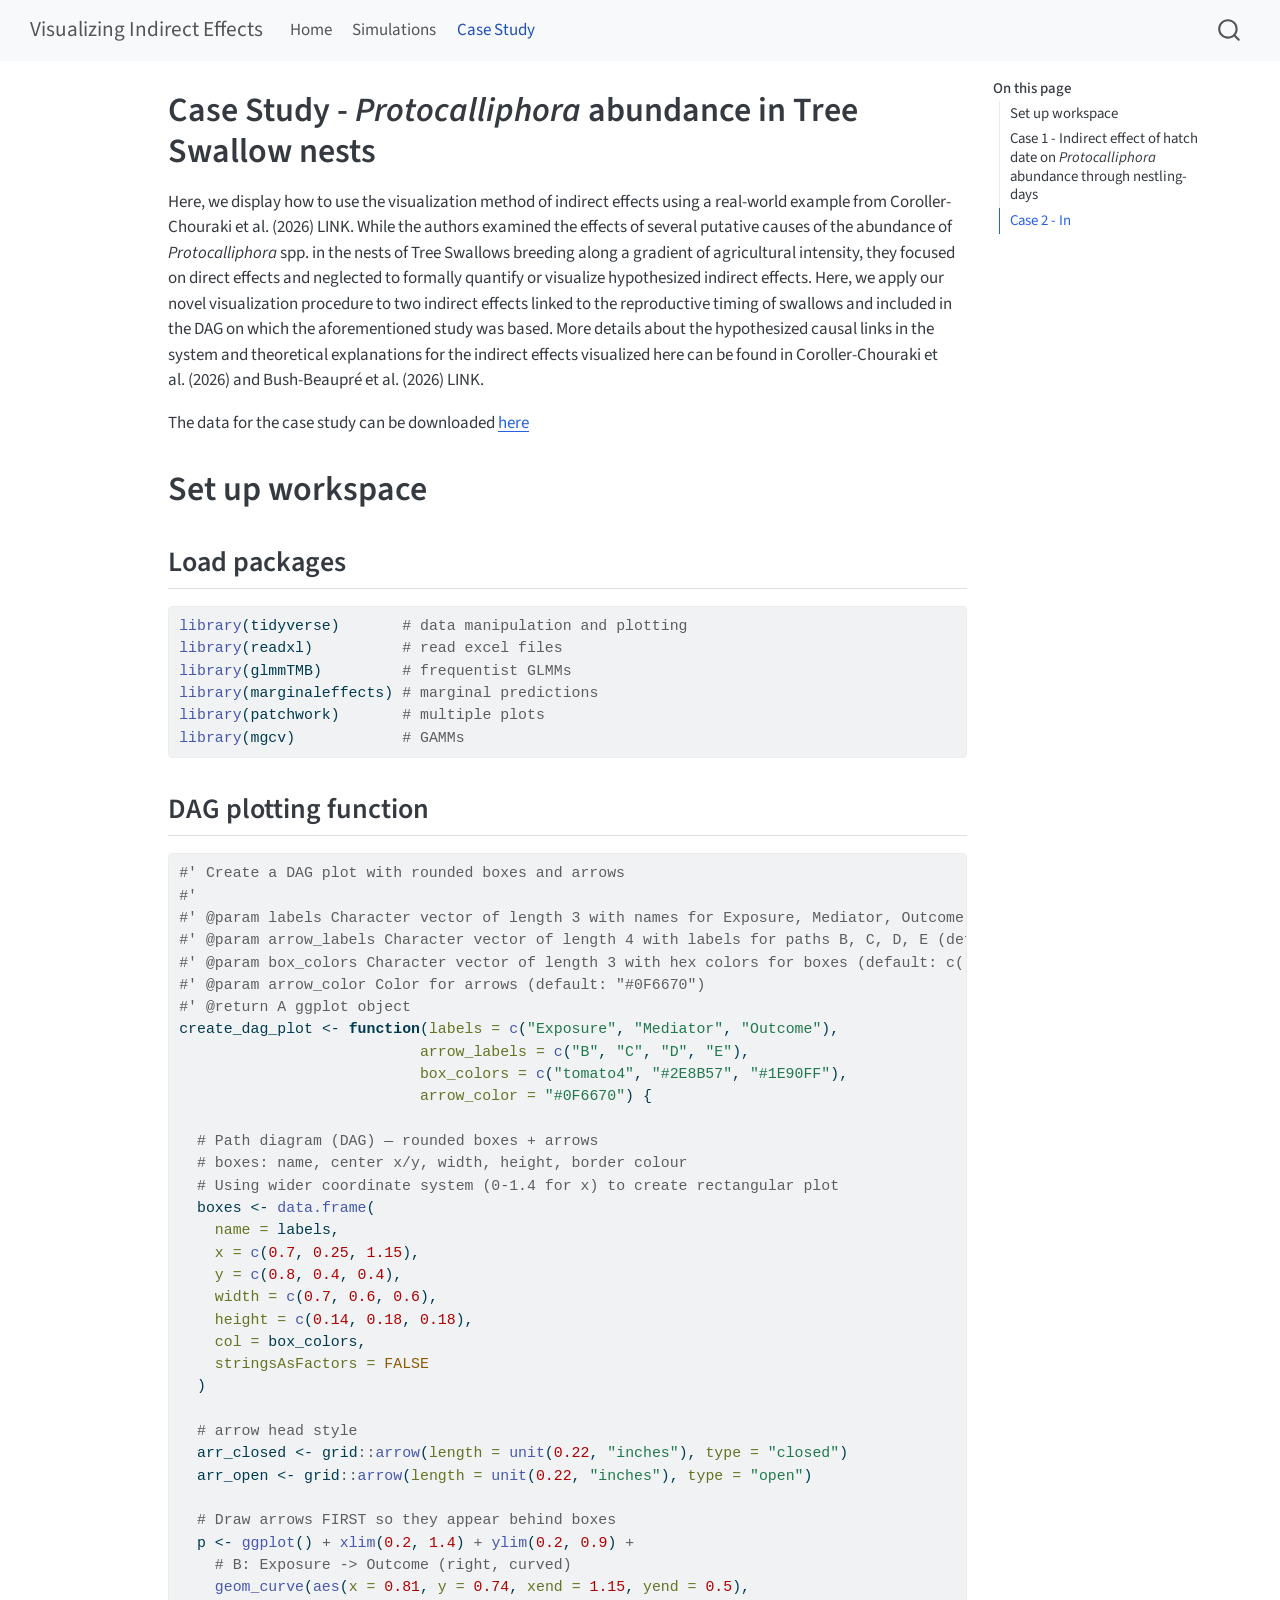
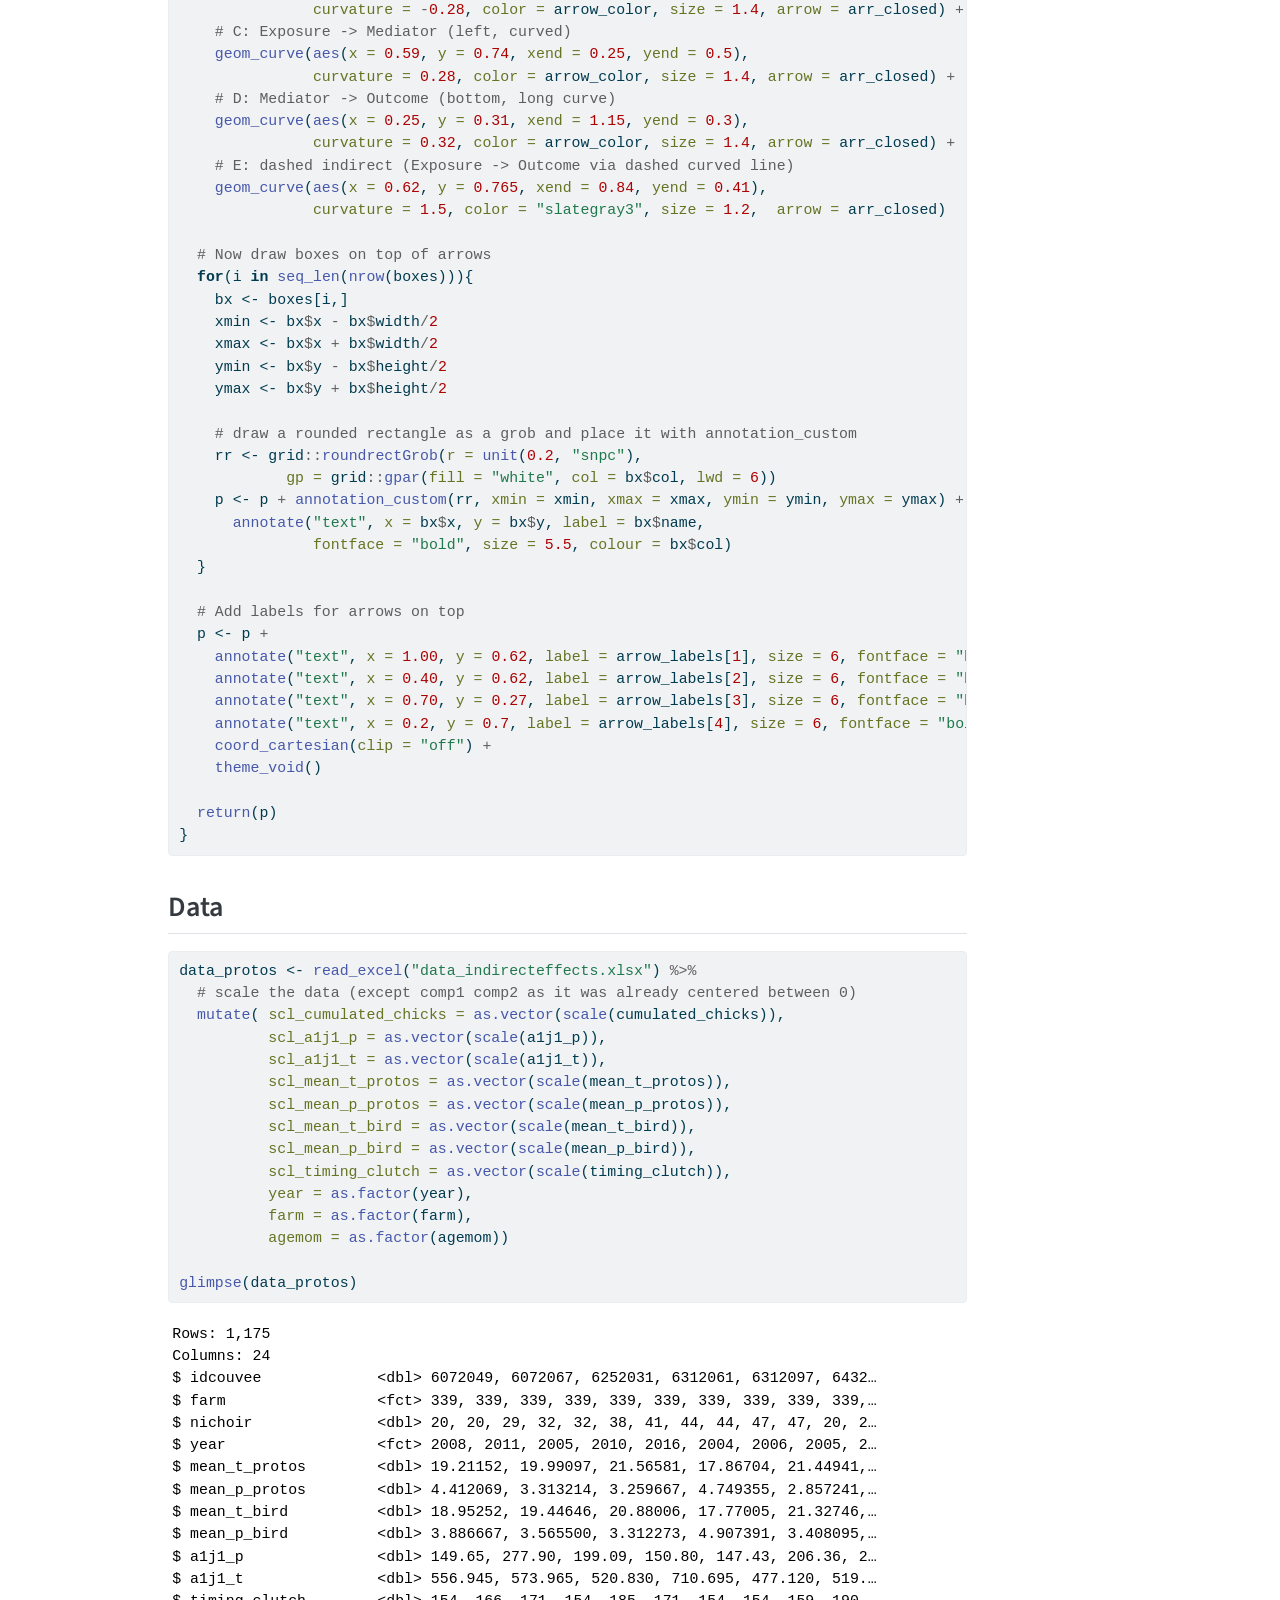
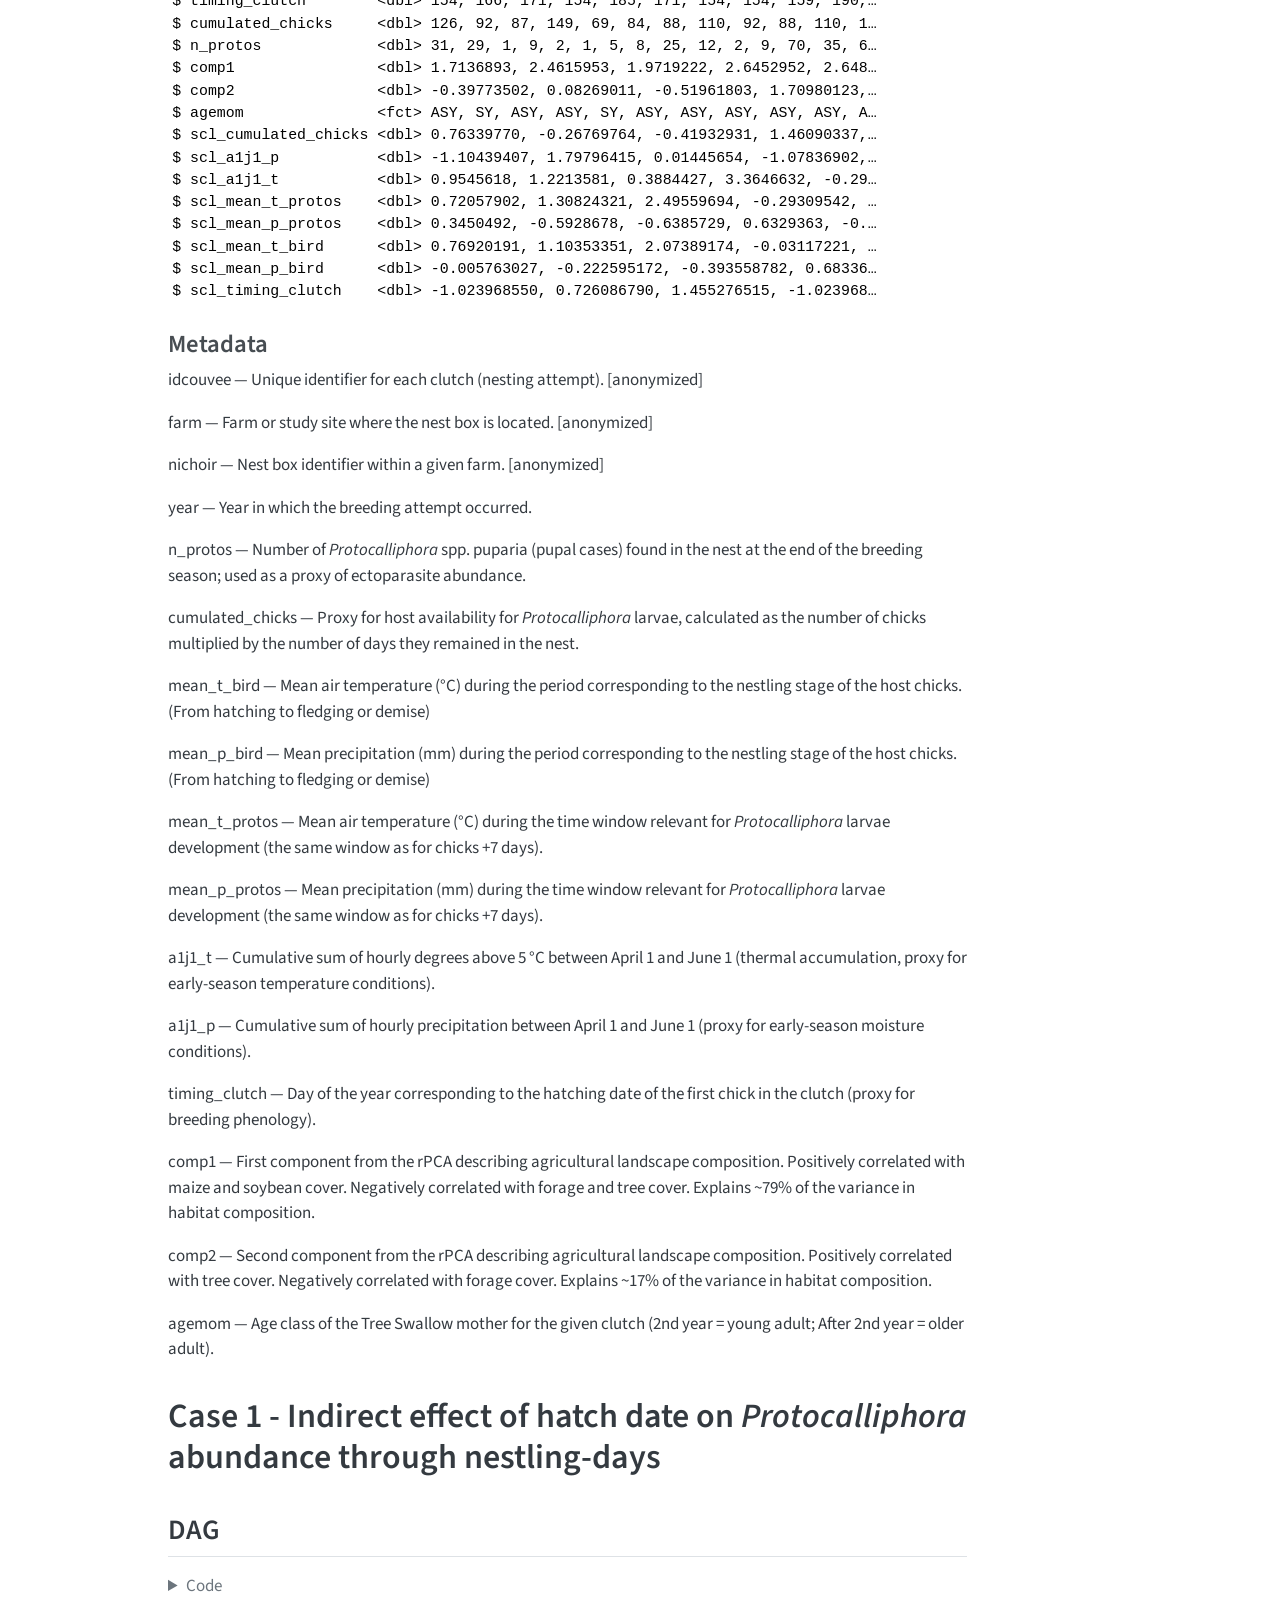
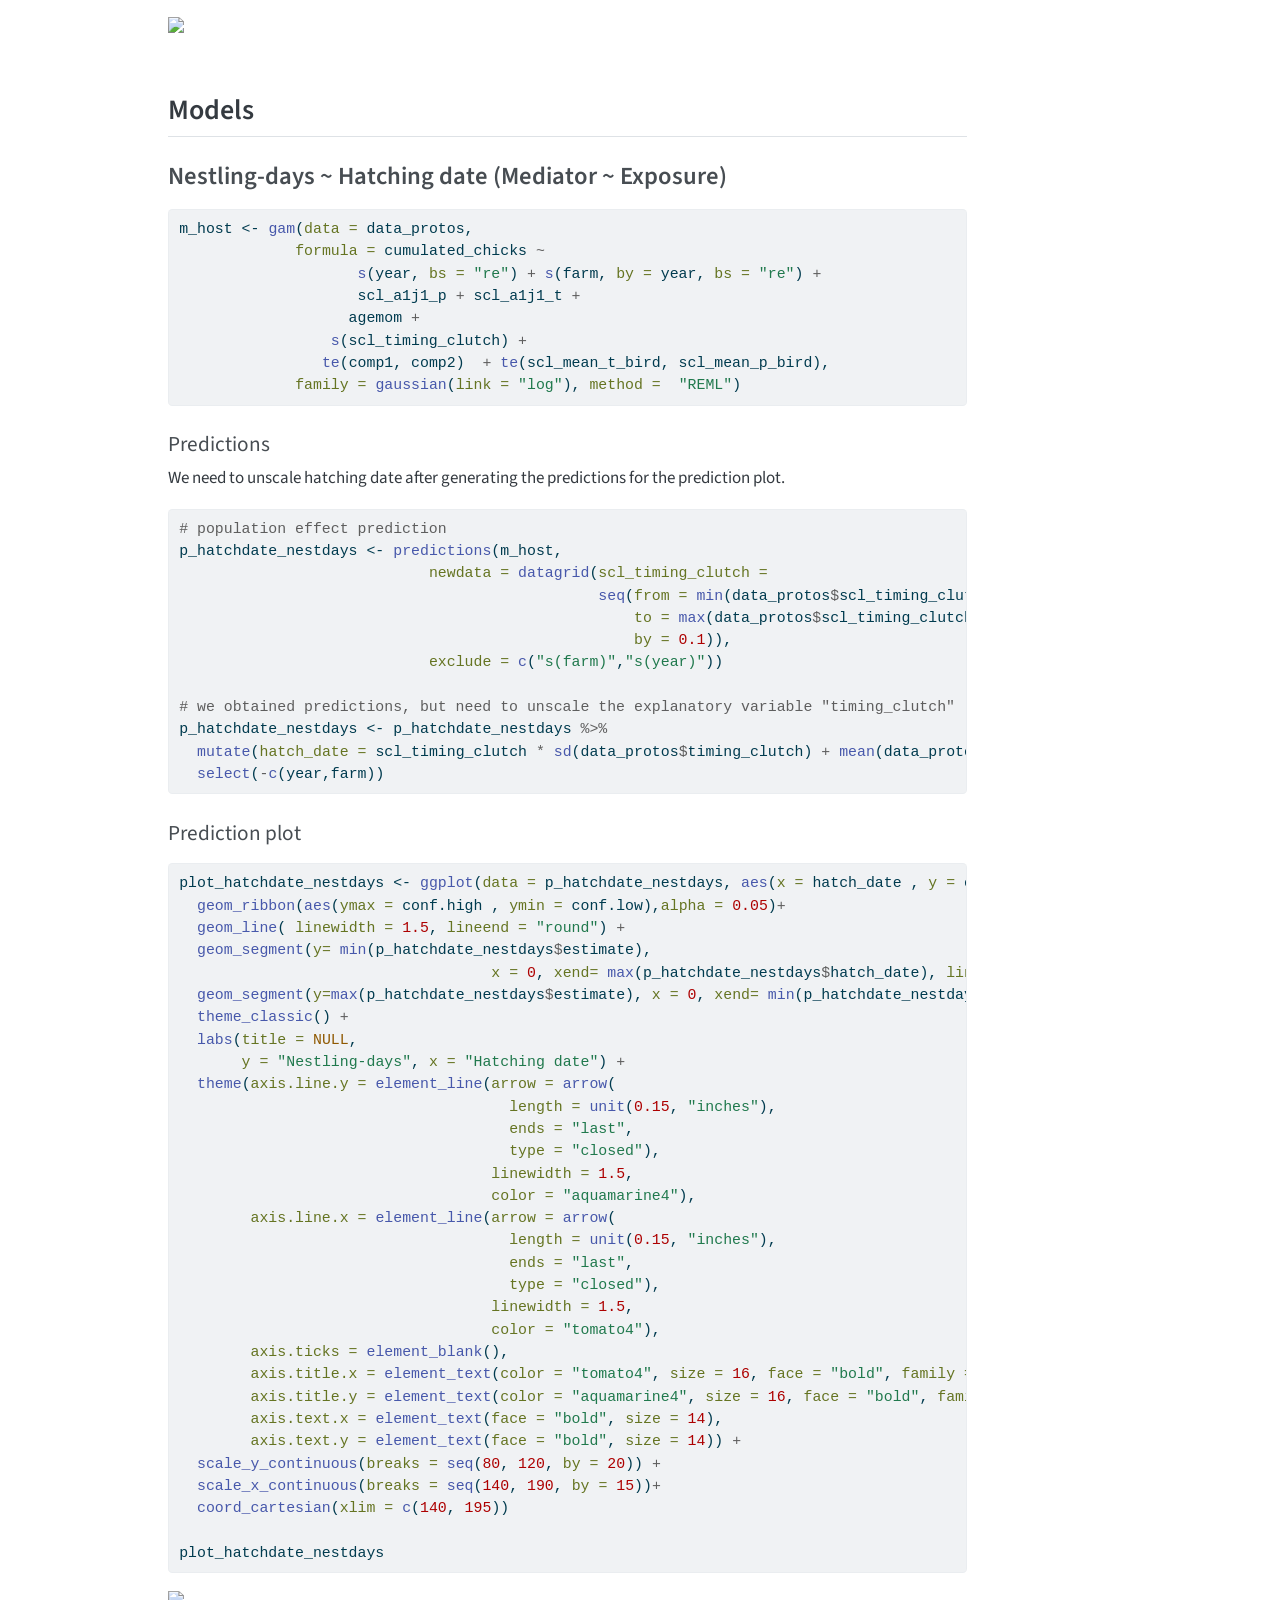
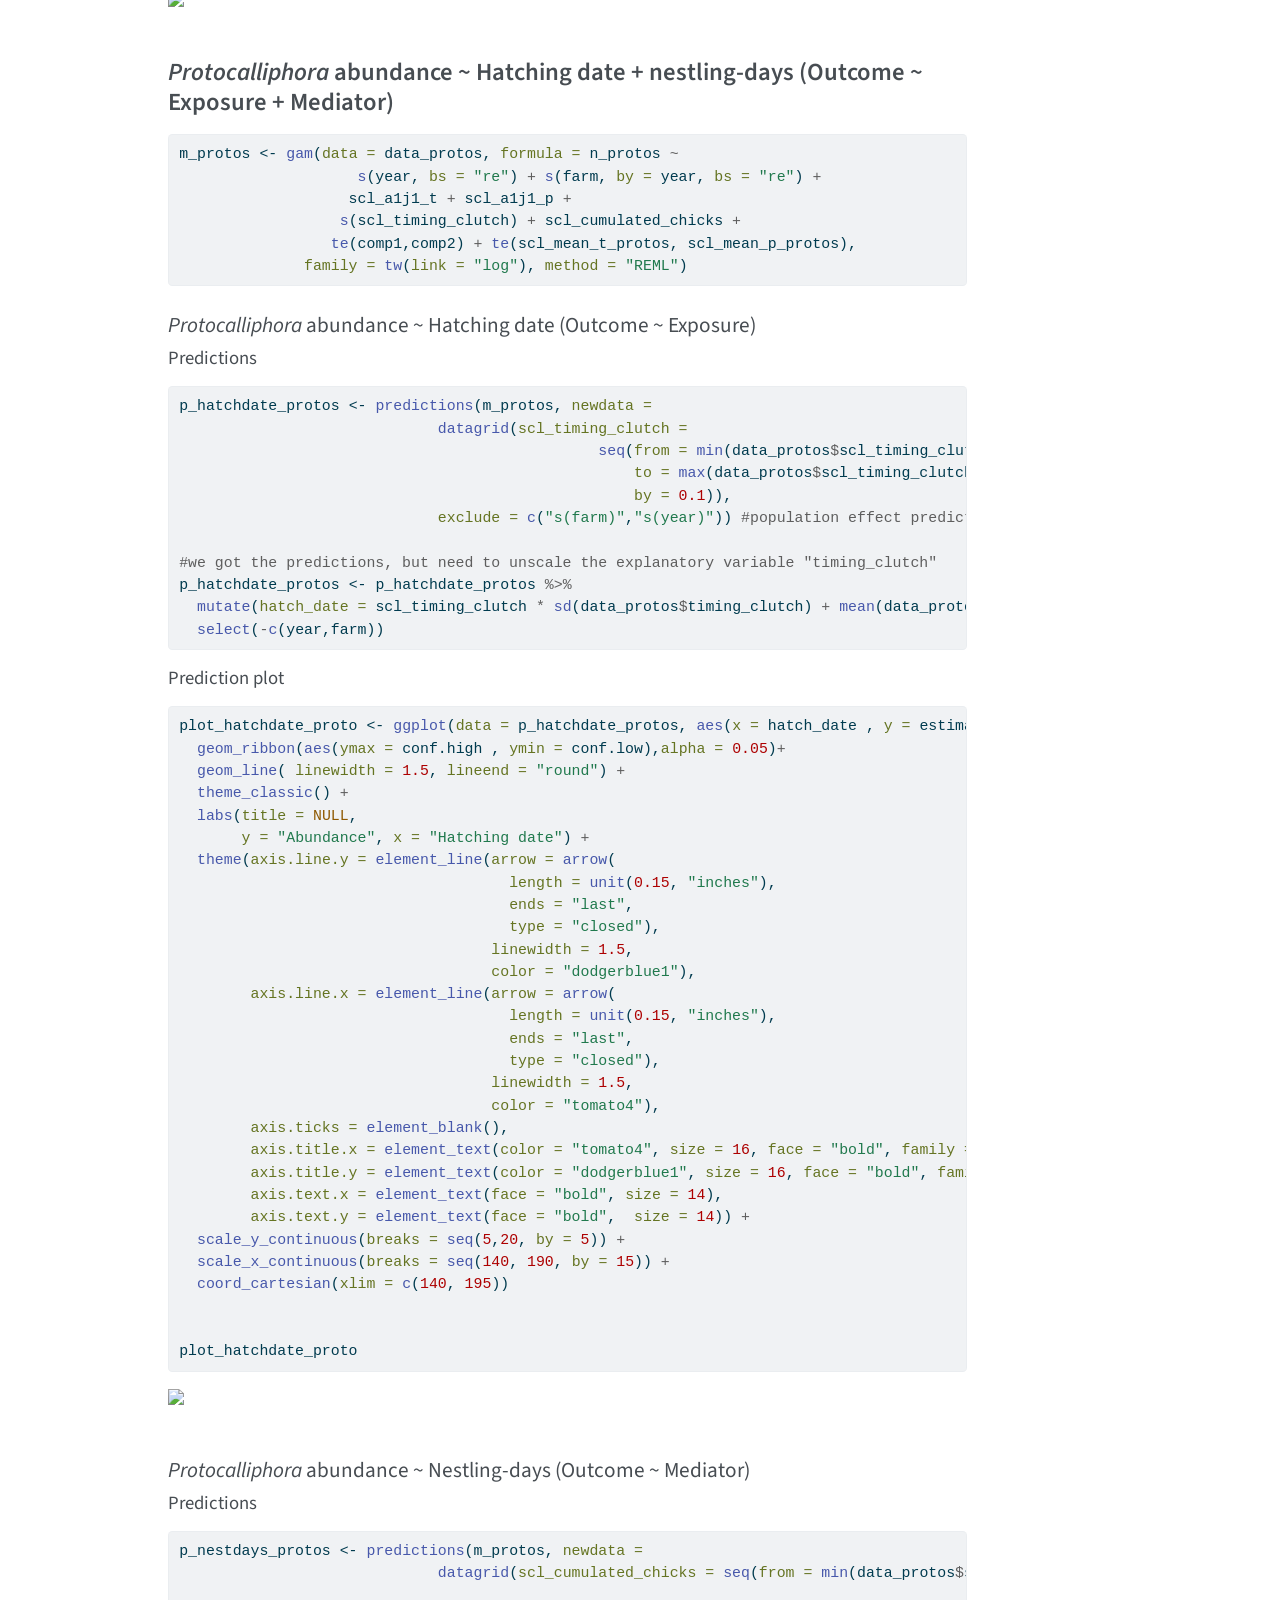
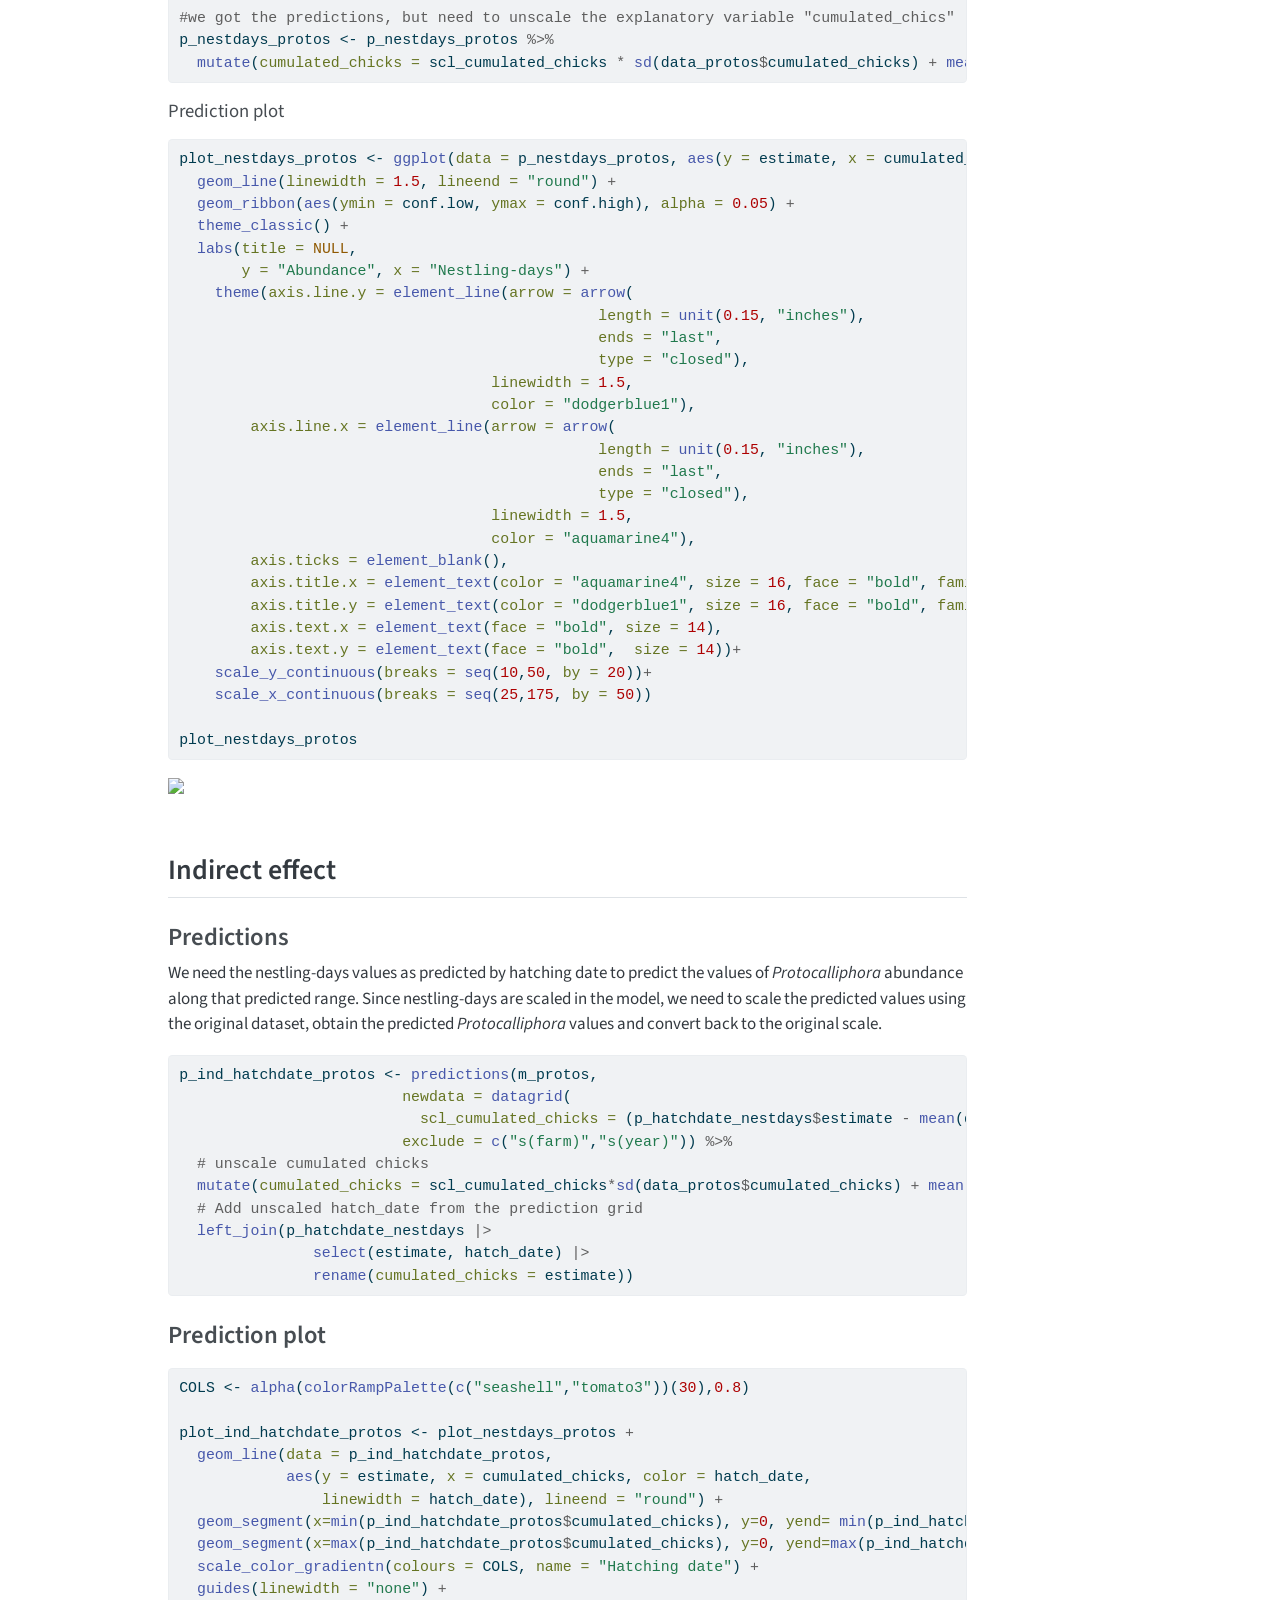
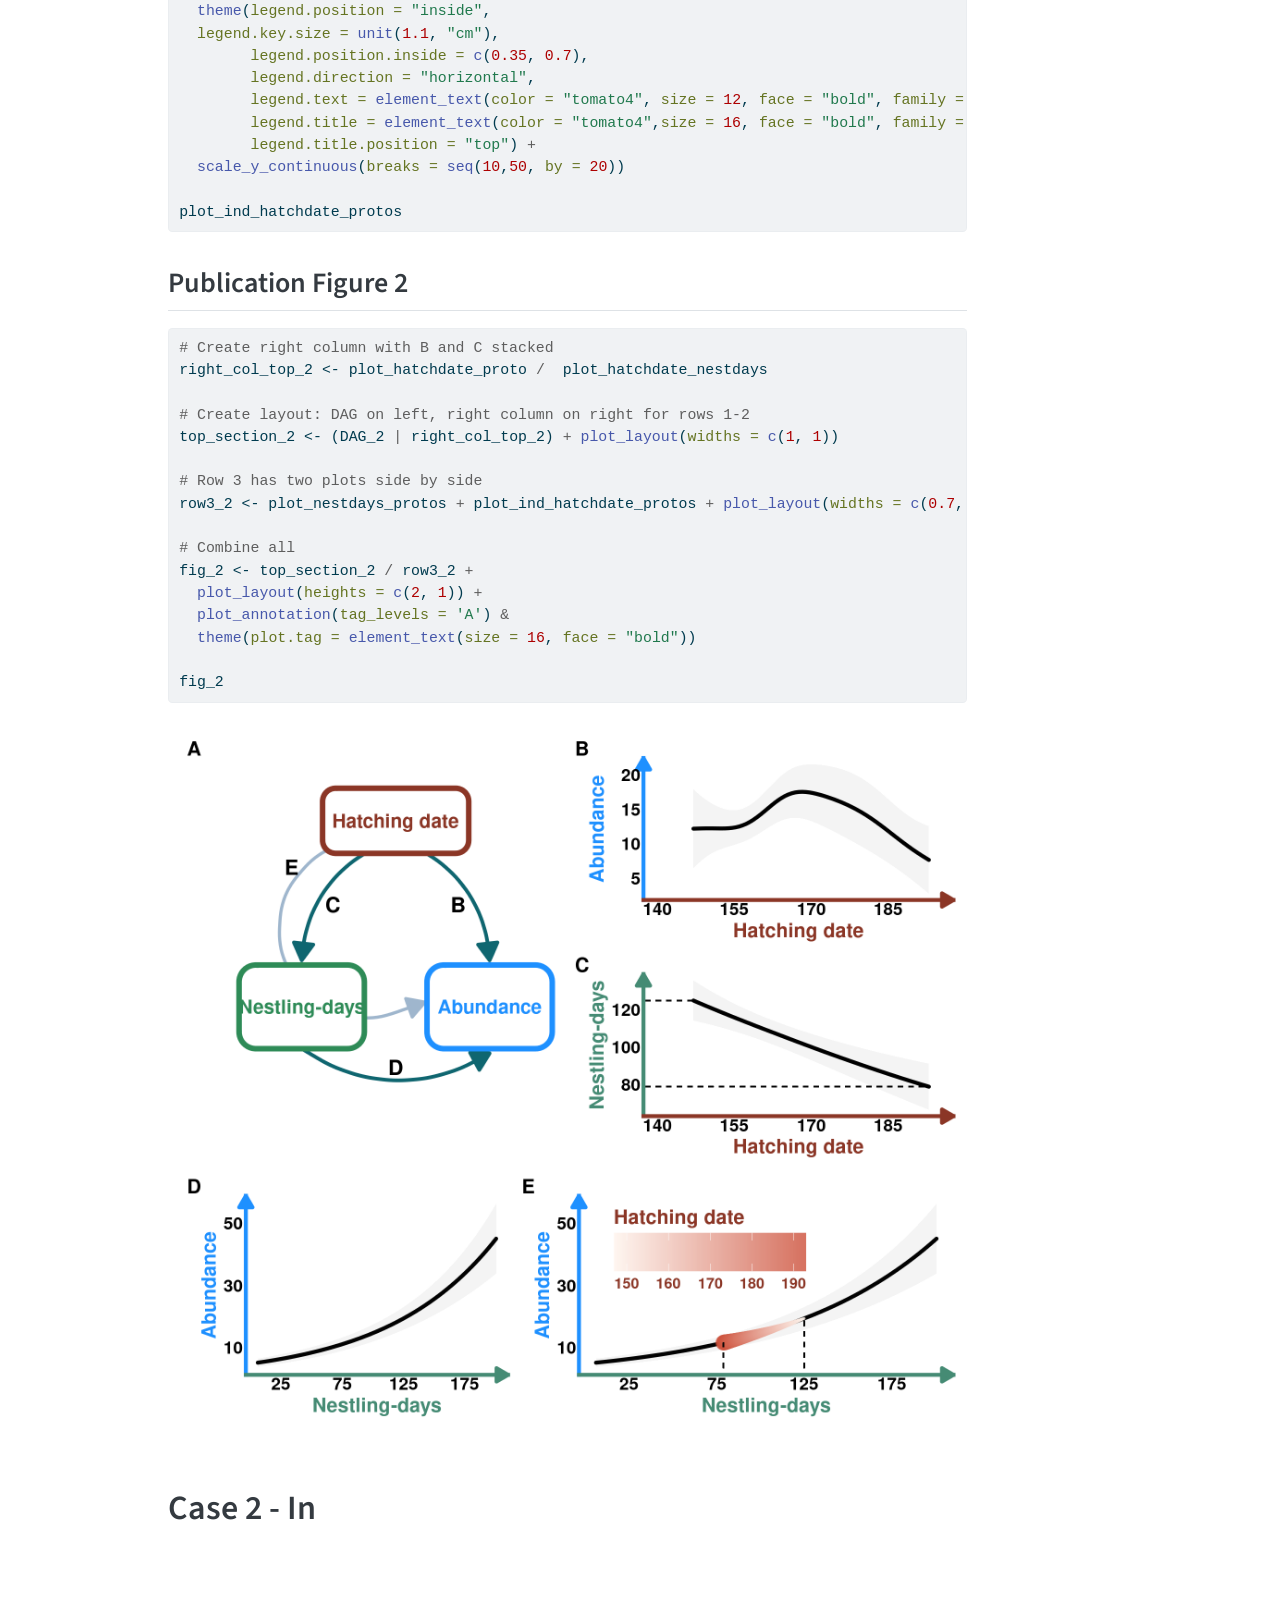
==== commit 782142c2: "Add number-depth to toc settings for level 5 headings" ====
--- a/docs/case_study.html
+++ b/docs/case_study.html
@@ -159,7 +159,7 @@
   <li><a href="#metadata" id="toc-metadata" class="nav-link" data-scroll-target="#metadata">Metadata</a></li>
   </ul></li>
   </ul></li>
-  <li><a href="#case-1---indirect-affect-of-hatch-date-on-protocalliphora-abundance-through-nestling-days" id="toc-case-1---indirect-affect-of-hatch-date-on-protocalliphora-abundance-through-nestling-days" class="nav-link" data-scroll-target="#case-1---indirect-affect-of-hatch-date-on-protocalliphora-abundance-through-nestling-days">Case 1 - Indirect affect of hatch date on <em>Protocalliphora</em> abundance through nestling-days</a>
+  <li><a href="#case-1---indirect-effect-of-hatch-date-on-protocalliphora-abundance-through-nestling-days" id="toc-case-1---indirect-effect-of-hatch-date-on-protocalliphora-abundance-through-nestling-days" class="nav-link" data-scroll-target="#case-1---indirect-effect-of-hatch-date-on-protocalliphora-abundance-through-nestling-days">Case 1 - Indirect effect of hatch date on <em>Protocalliphora</em> abundance through nestling-days</a>
   <ul>
   <li><a href="#dag" id="toc-dag" class="nav-link" data-scroll-target="#dag">DAG</a></li>
   <li><a href="#models" id="toc-models" class="nav-link" data-scroll-target="#models">Models</a>
@@ -190,6 +190,7 @@
   </ul></li>
   <li><a href="#publication-figure-2" id="toc-publication-figure-2" class="nav-link" data-scroll-target="#publication-figure-2">Publication Figure 2</a></li>
   </ul></li>
+  <li><a href="#case-2---in" id="toc-case-2---in" class="nav-link" data-scroll-target="#case-2---in">Case 2 - In</a></li>
   </ul>
 </nav>
     </div>
@@ -374,8 +375,8 @@
 </section>
 </section>
 </section>
-<section id="case-1---indirect-affect-of-hatch-date-on-protocalliphora-abundance-through-nestling-days" class="level1">
-<h1>Case 1 - Indirect affect of hatch date on <em>Protocalliphora</em> abundance through nestling-days</h1>
+<section id="case-1---indirect-effect-of-hatch-date-on-protocalliphora-abundance-through-nestling-days" class="level1">
+<h1>Case 1 - Indirect effect of hatch date on <em>Protocalliphora</em> abundance through nestling-days</h1>
 <section id="dag" class="level2">
 <h2 class="anchored" data-anchor-id="dag">DAG</h2>
 <div class="cell">
@@ -665,14 +666,17 @@
 <div class="cell-output-display">
 <div>
 <figure class="figure">
-<p><img src="case_study_files/figure-html/unnamed-chunk-17-1.png" class="img-fluid figure-img" width="768"></p>
+<p><img src="case_study_files/figure-html/unnamed-chunk-17-1.png" class="img-fluid figure-img" width="864"></p>
 </figure>
 </div>
 </div>
 </div>
-
-
-</section>
+</section>
+</section>
+<section id="case-2---in" class="level1">
+<h1>Case 2 - In</h1>
+
+
 </section>
 
 </main> <!-- /main -->
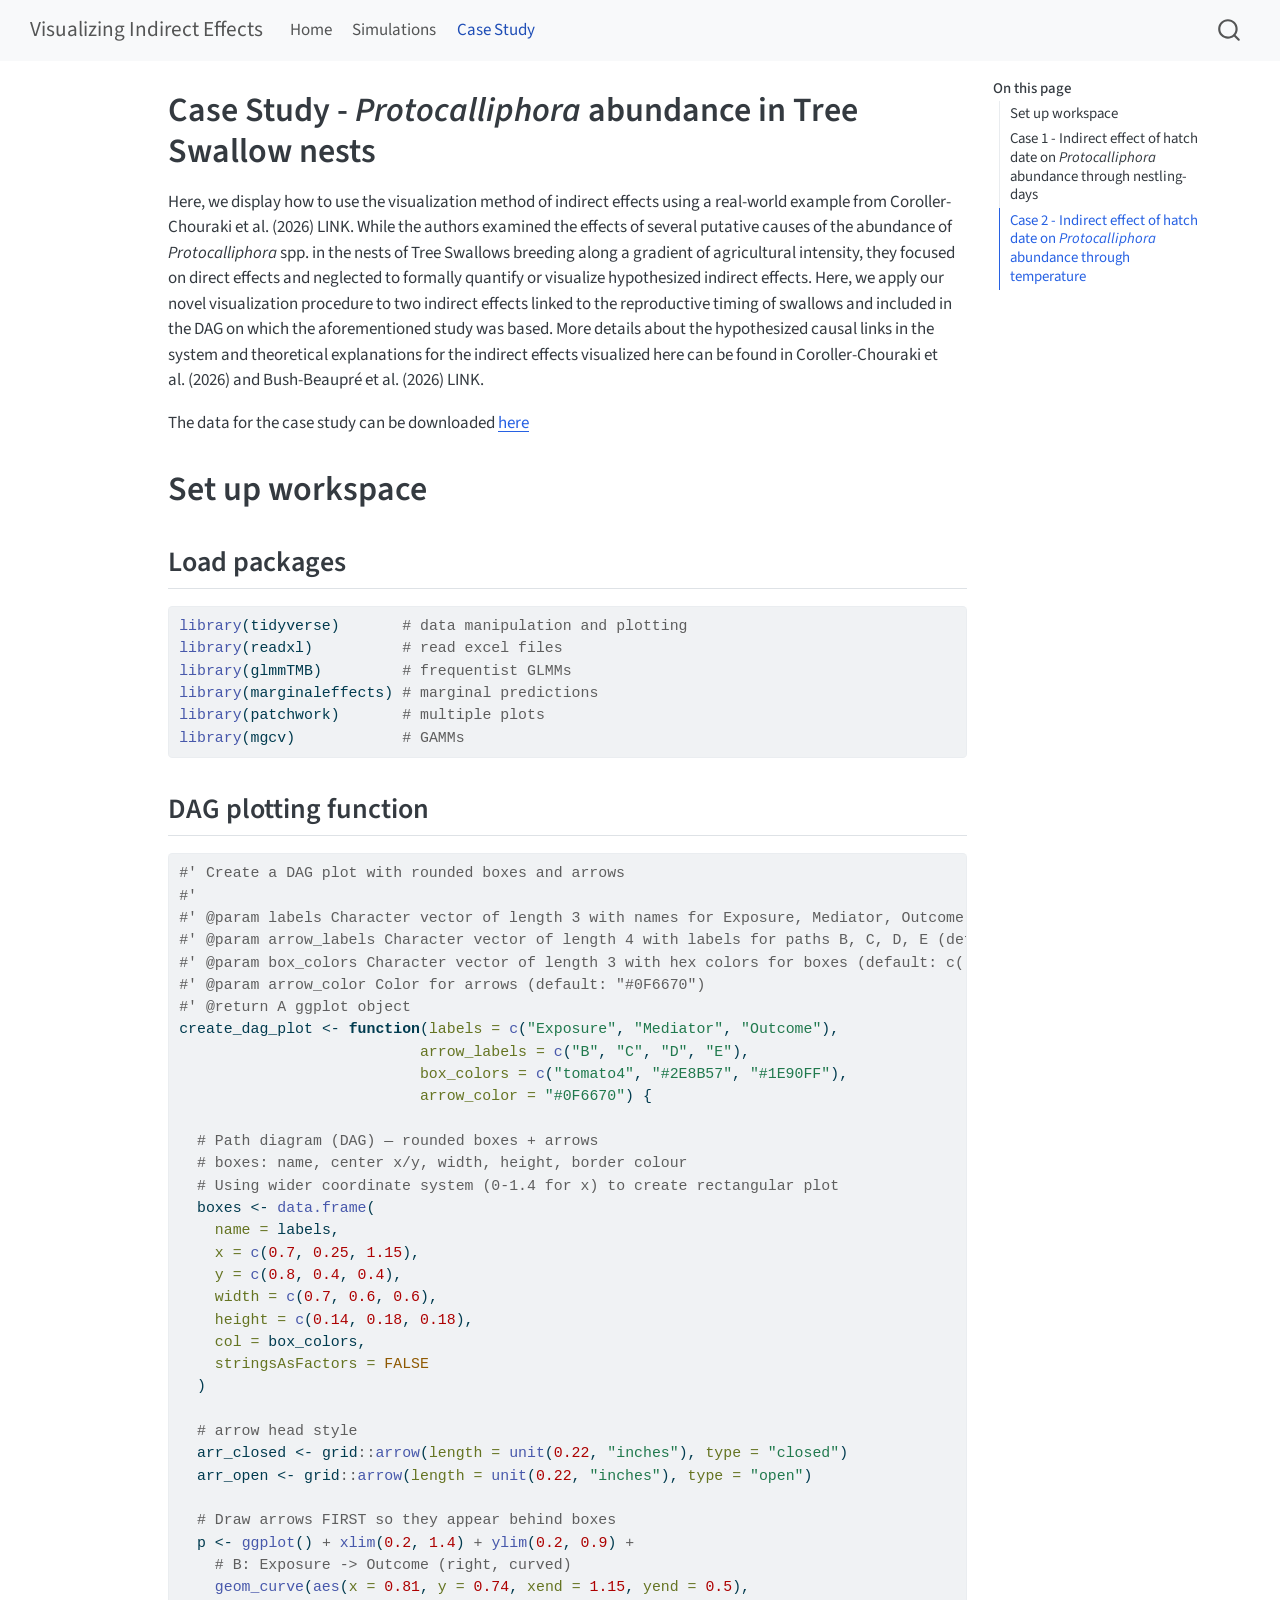
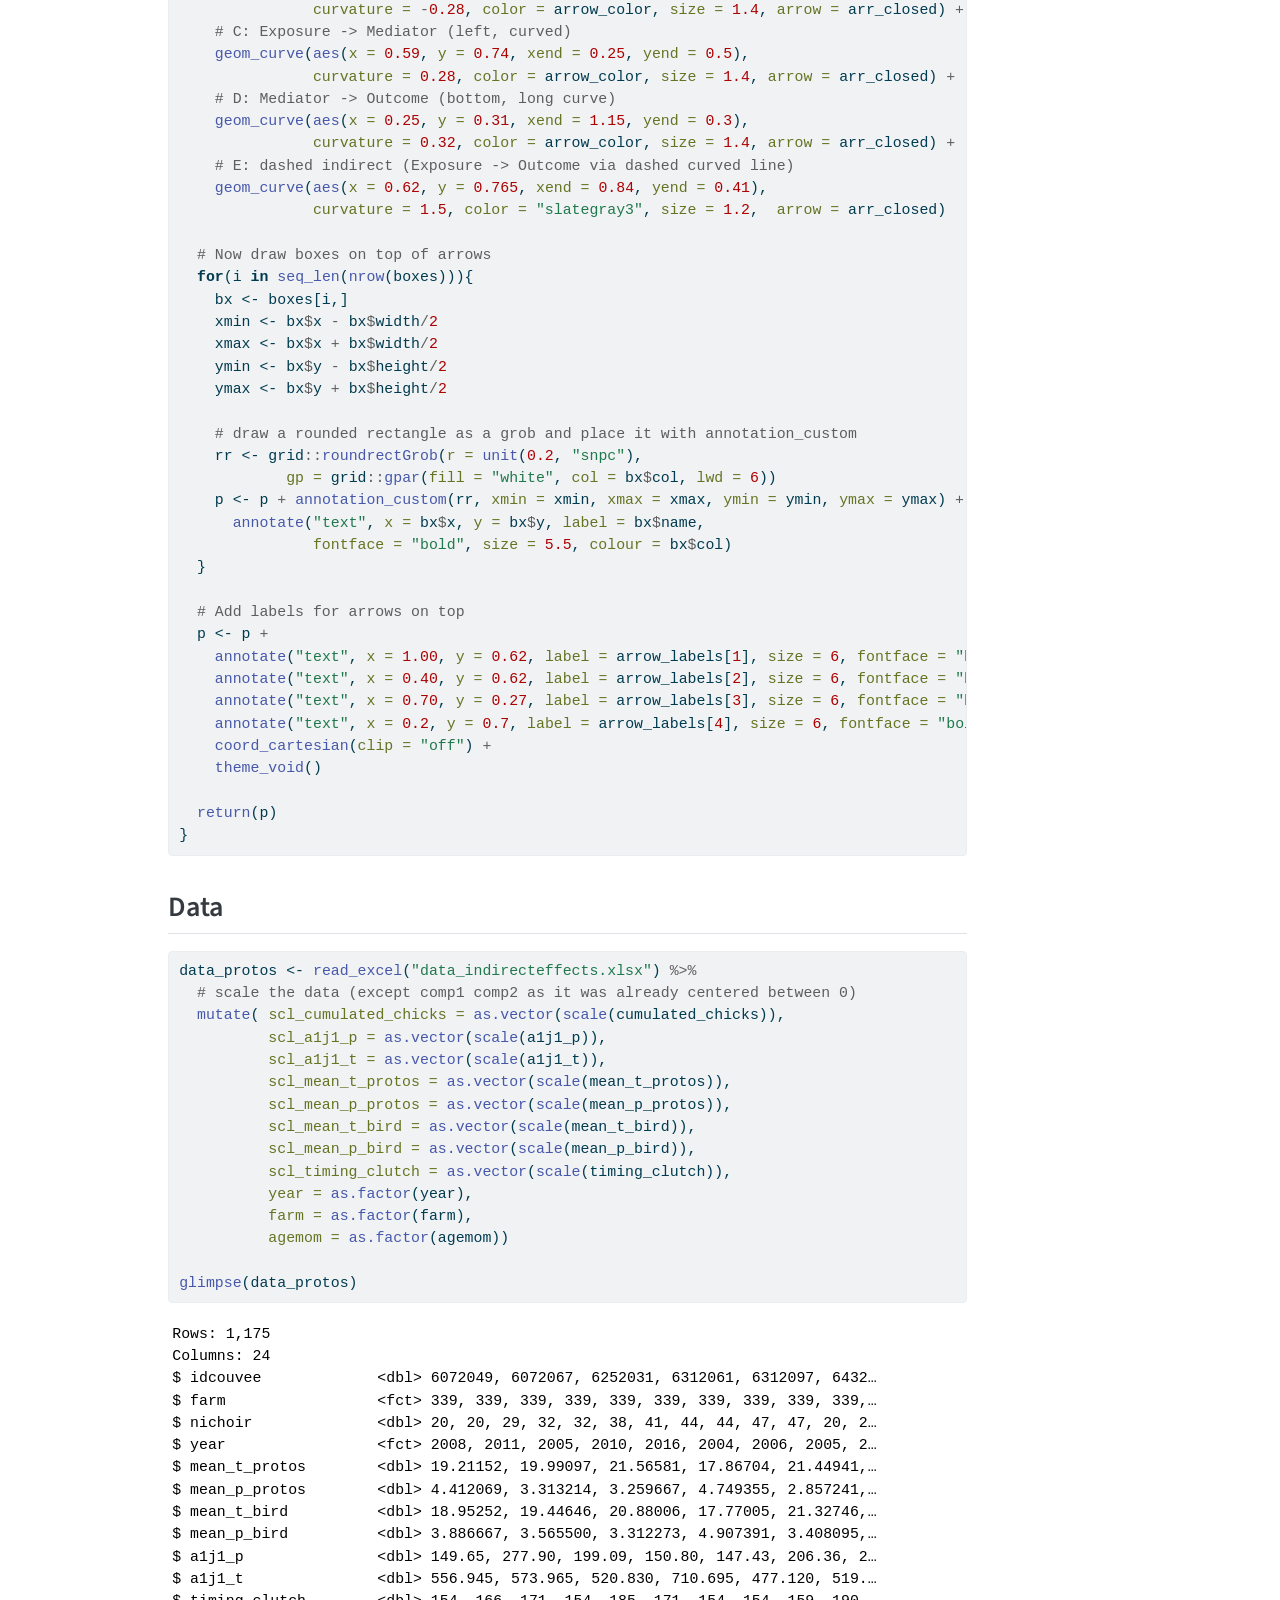
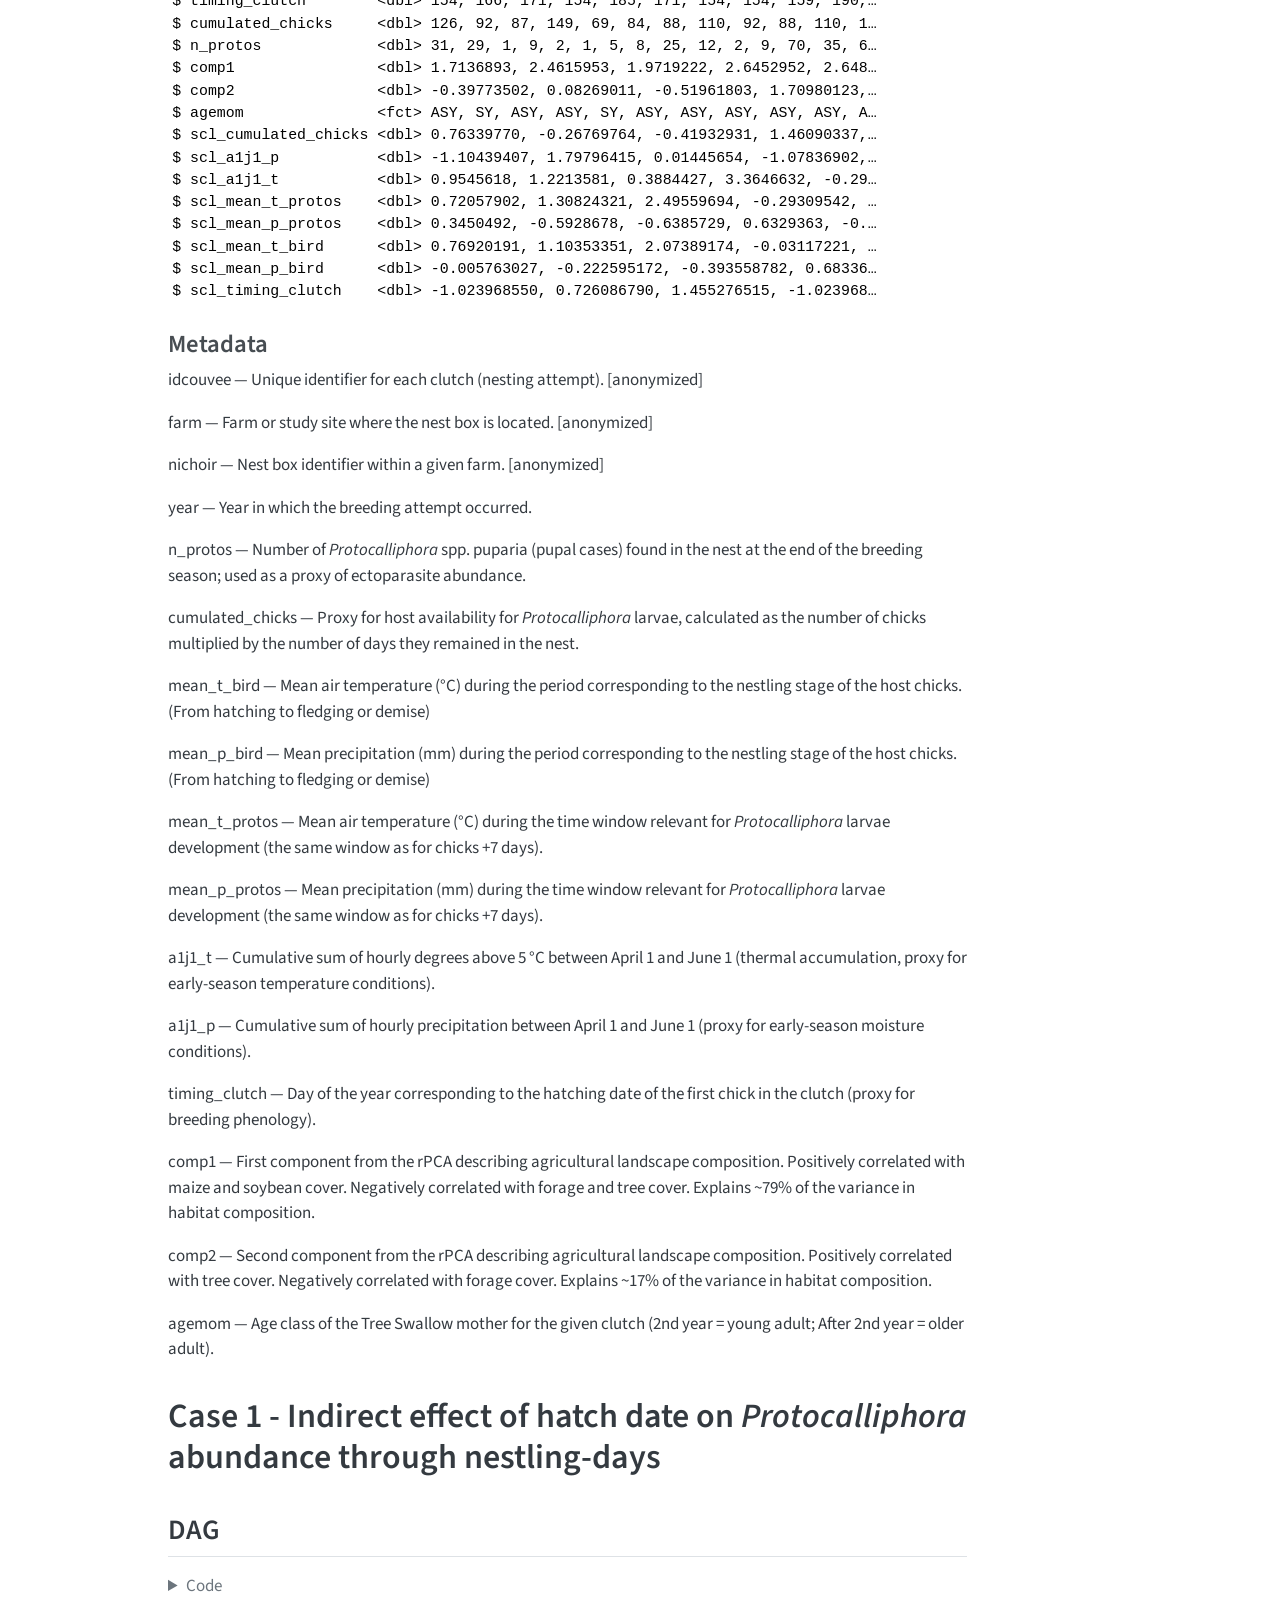
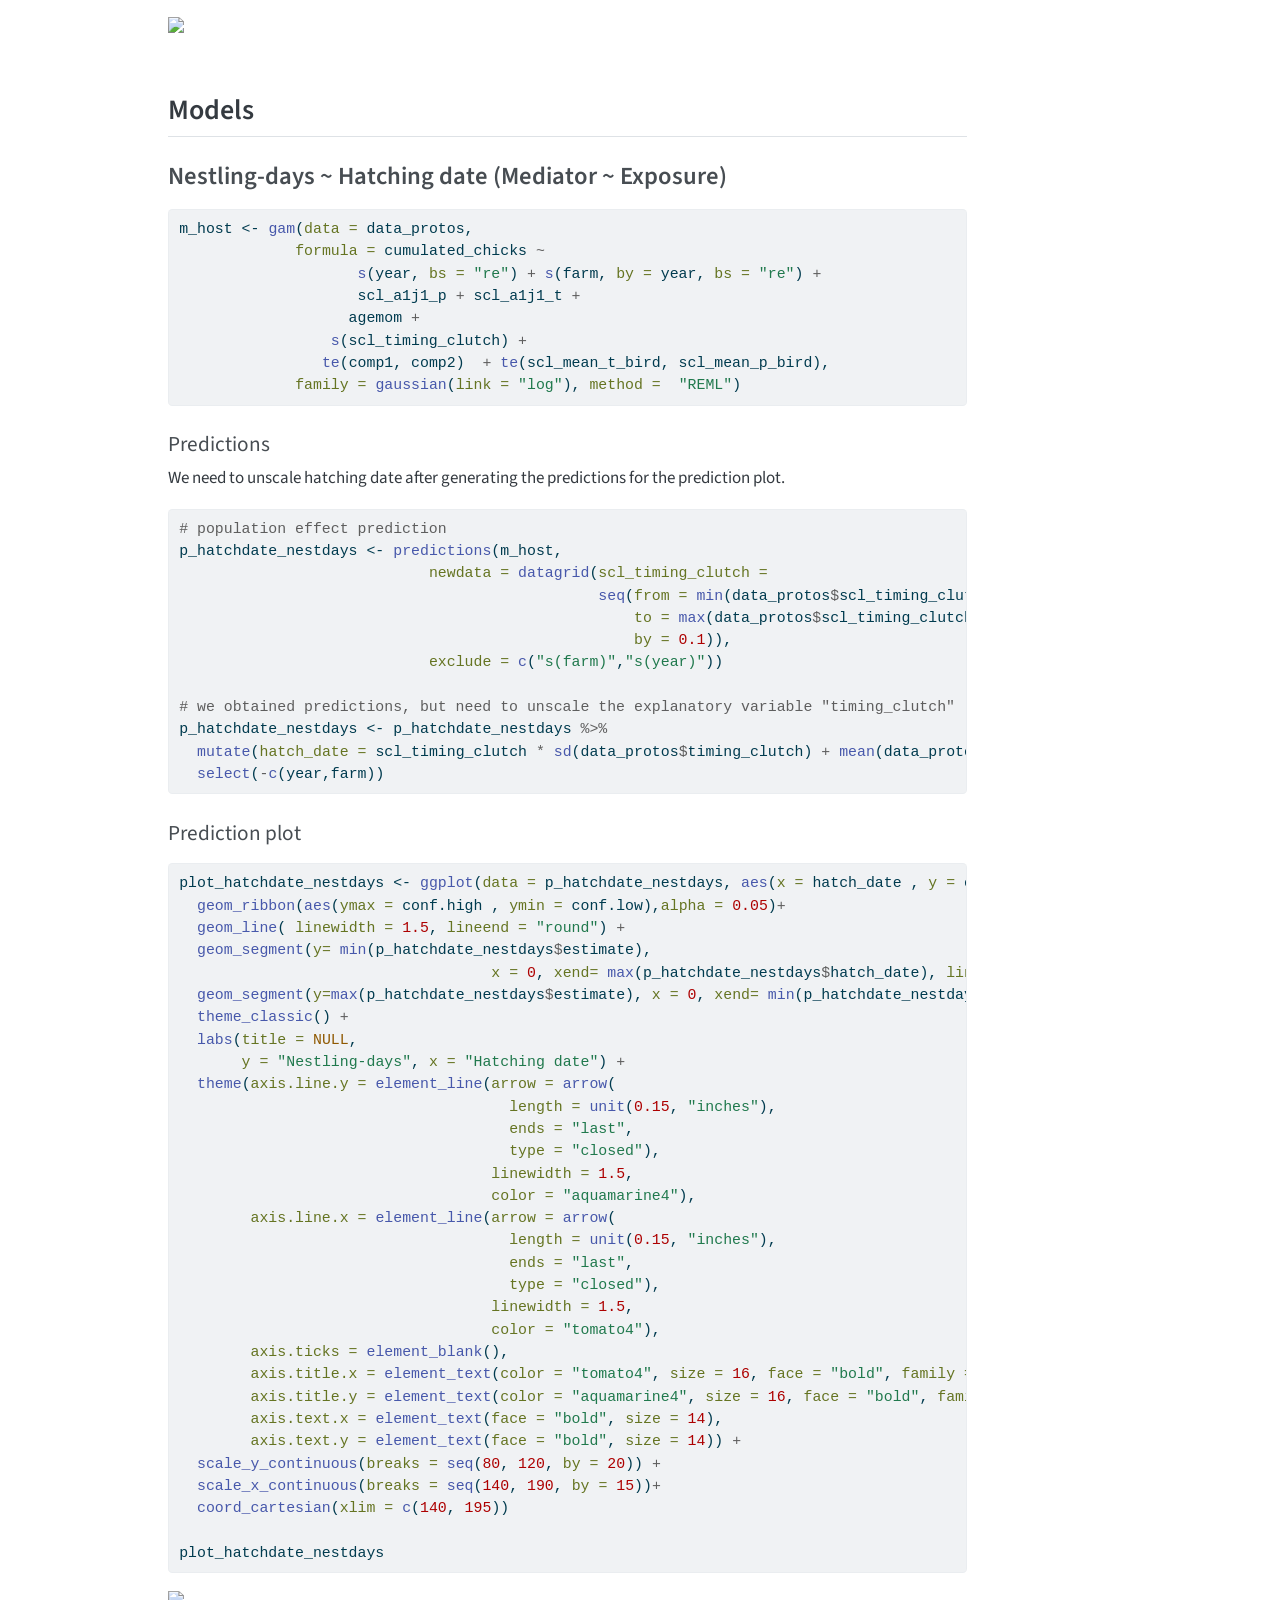
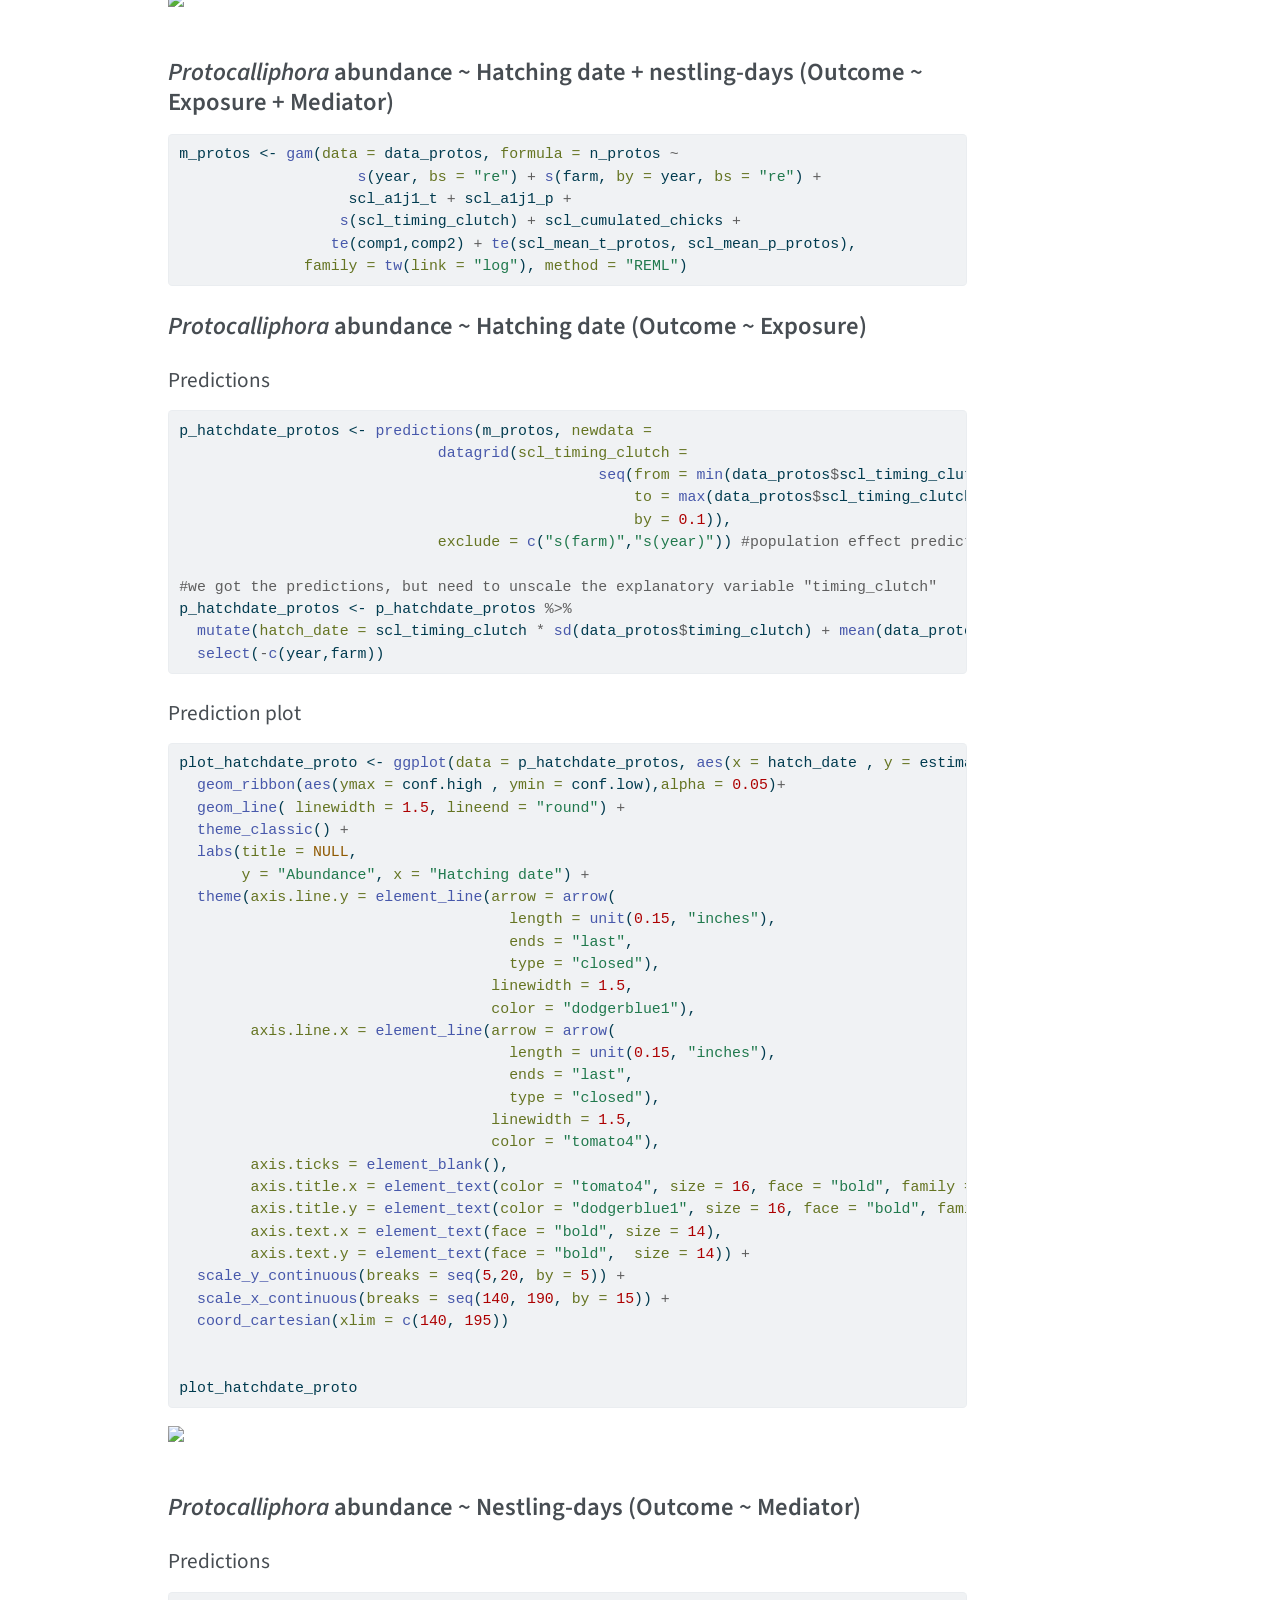
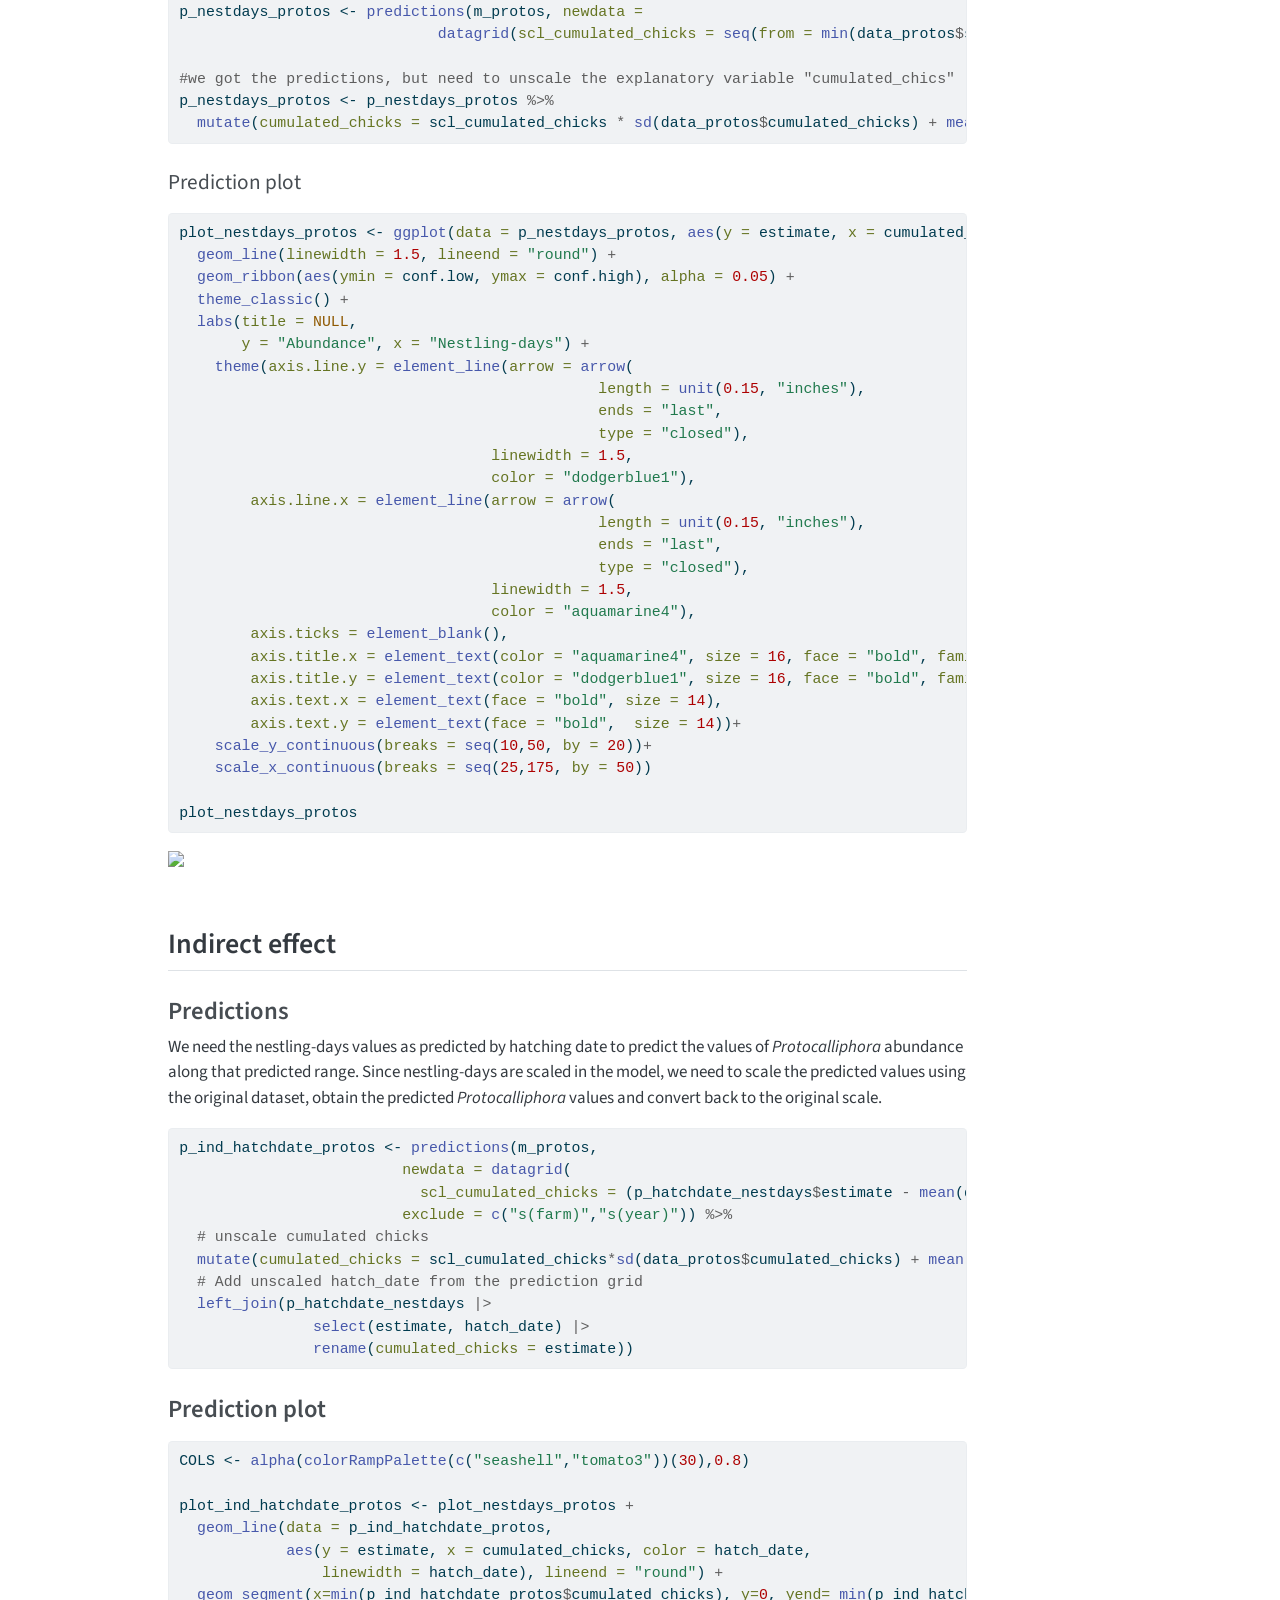
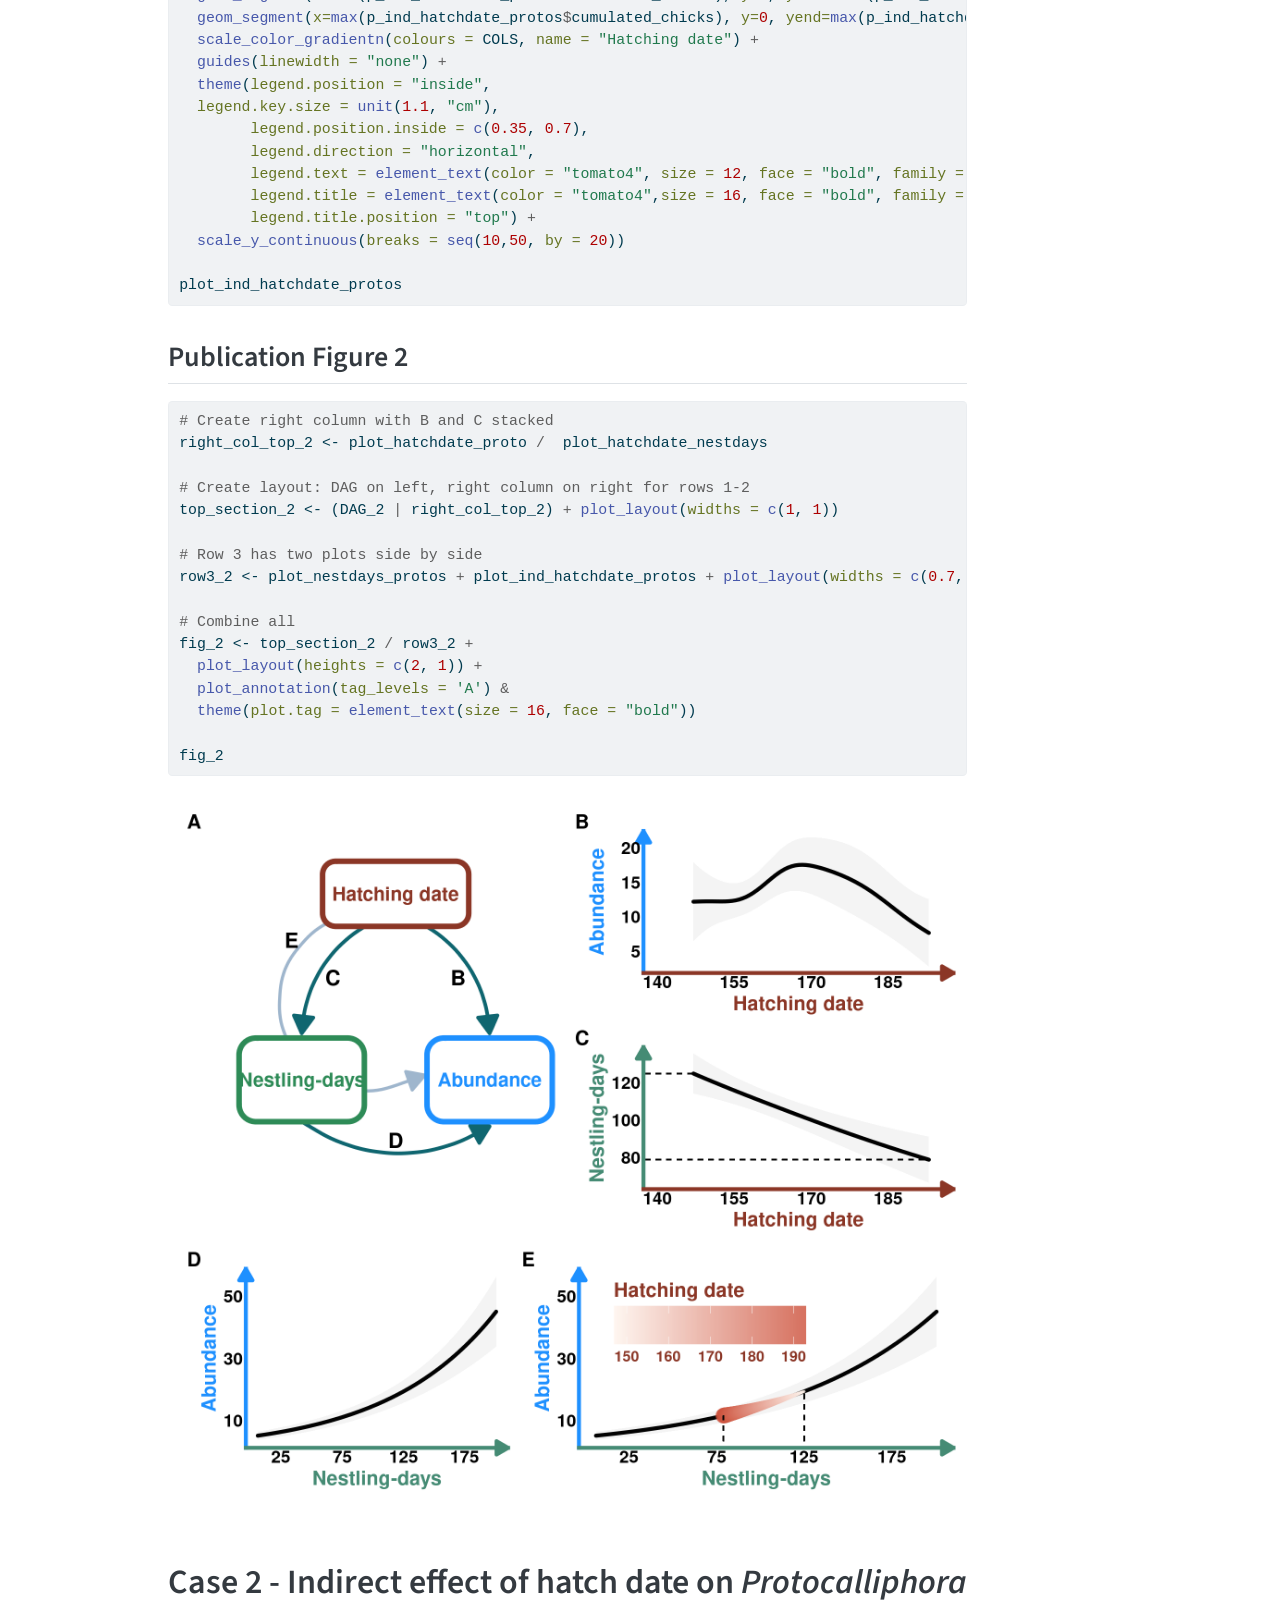
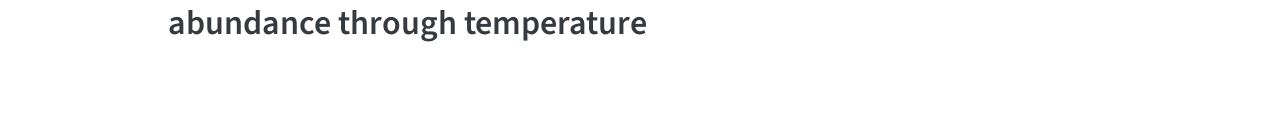
==== commit 26a66baf: "Change level 5 headings to level 4 for better visibility" ====
--- a/docs/case_study.html
+++ b/docs/case_study.html
@@ -169,8 +169,7 @@
   <li><a href="#predictions" id="toc-predictions" class="nav-link" data-scroll-target="#predictions">Predictions</a></li>
   <li><a href="#prediction-plot" id="toc-prediction-plot" class="nav-link" data-scroll-target="#prediction-plot">Prediction plot</a></li>
   </ul></li>
-  <li><a href="#protocalliphora-abundance-hatching-date-nestling-days-outcome-exposure-mediator" id="toc-protocalliphora-abundance-hatching-date-nestling-days-outcome-exposure-mediator" class="nav-link" data-scroll-target="#protocalliphora-abundance-hatching-date-nestling-days-outcome-exposure-mediator"><em>Protocalliphora</em> abundance ~ Hatching date + nestling-days (Outcome ~ Exposure + Mediator)</a>
-  <ul class="collapse">
+  <li><a href="#protocalliphora-abundance-hatching-date-nestling-days-outcome-exposure-mediator" id="toc-protocalliphora-abundance-hatching-date-nestling-days-outcome-exposure-mediator" class="nav-link" data-scroll-target="#protocalliphora-abundance-hatching-date-nestling-days-outcome-exposure-mediator"><em>Protocalliphora</em> abundance ~ Hatching date + nestling-days (Outcome ~ Exposure + Mediator)</a></li>
   <li><a href="#protocalliphora-abundance-hatching-date-outcome-exposure" id="toc-protocalliphora-abundance-hatching-date-outcome-exposure" class="nav-link" data-scroll-target="#protocalliphora-abundance-hatching-date-outcome-exposure"><em>Protocalliphora</em> abundance ~ Hatching date (Outcome ~ Exposure)</a>
   <ul class="collapse">
   <li><a href="#predictions-1" id="toc-predictions-1" class="nav-link" data-scroll-target="#predictions-1">Predictions</a></li>
@@ -182,7 +181,6 @@
   <li><a href="#prediction-plot-2" id="toc-prediction-plot-2" class="nav-link" data-scroll-target="#prediction-plot-2">Prediction plot</a></li>
   </ul></li>
   </ul></li>
-  </ul></li>
   <li><a href="#indirect-effect" id="toc-indirect-effect" class="nav-link" data-scroll-target="#indirect-effect">Indirect effect</a>
   <ul>
   <li><a href="#predictions-3" id="toc-predictions-3" class="nav-link" data-scroll-target="#predictions-3">Predictions</a></li>
@@ -190,7 +188,7 @@
   </ul></li>
   <li><a href="#publication-figure-2" id="toc-publication-figure-2" class="nav-link" data-scroll-target="#publication-figure-2">Publication Figure 2</a></li>
   </ul></li>
-  <li><a href="#case-2---in" id="toc-case-2---in" class="nav-link" data-scroll-target="#case-2---in">Case 2 - In</a></li>
+  <li><a href="#case-2---indirect-effect-of-hatch-date-on-protocalliphora-abundance-through-temperature" id="toc-case-2---indirect-effect-of-hatch-date-on-protocalliphora-abundance-through-temperature" class="nav-link" data-scroll-target="#case-2---indirect-effect-of-hatch-date-on-protocalliphora-abundance-through-temperature">Case 2 - Indirect effect of hatch date on <em>Protocalliphora</em> abundance through temperature</a></li>
   </ul>
 </nav>
     </div>
@@ -485,10 +483,11 @@
 <span id="cb9-5"><a href="#cb9-5" aria-hidden="true" tabindex="-1"></a>                 <span class="fu">te</span>(comp1,comp2) <span class="sc">+</span> <span class="fu">te</span>(scl_mean_t_protos, scl_mean_p_protos),</span>
 <span id="cb9-6"><a href="#cb9-6" aria-hidden="true" tabindex="-1"></a>              <span class="at">family =</span> <span class="fu">tw</span>(<span class="at">link =</span> <span class="st">"log"</span>), <span class="at">method =</span> <span class="st">"REML"</span>)</span></code><button title="Copy to Clipboard" class="code-copy-button"><i class="bi"></i></button></pre></div>
 </div>
-<section id="protocalliphora-abundance-hatching-date-outcome-exposure" class="level4">
-<h4 class="anchored" data-anchor-id="protocalliphora-abundance-hatching-date-outcome-exposure"><em>Protocalliphora</em> abundance ~ Hatching date (Outcome ~ Exposure)</h4>
-<section id="predictions-1" class="level5">
-<h5 class="anchored" data-anchor-id="predictions-1">Predictions</h5>
+</section>
+<section id="protocalliphora-abundance-hatching-date-outcome-exposure" class="level3">
+<h3 class="anchored" data-anchor-id="protocalliphora-abundance-hatching-date-outcome-exposure"><em>Protocalliphora</em> abundance ~ Hatching date (Outcome ~ Exposure)</h3>
+<section id="predictions-1" class="level4">
+<h4 class="anchored" data-anchor-id="predictions-1">Predictions</h4>
 <div class="cell">
 <div class="sourceCode cell-code" id="cb10"><pre class="sourceCode r code-with-copy"><code class="sourceCode r"><span id="cb10-1"><a href="#cb10-1" aria-hidden="true" tabindex="-1"></a>p_hatchdate_protos <span class="ot">&lt;-</span> <span class="fu">predictions</span>(m_protos, <span class="at">newdata =</span> </span>
 <span id="cb10-2"><a href="#cb10-2" aria-hidden="true" tabindex="-1"></a>                             <span class="fu">datagrid</span>(<span class="at">scl_timing_clutch =</span> </span>
@@ -503,8 +502,8 @@
 <span id="cb10-11"><a href="#cb10-11" aria-hidden="true" tabindex="-1"></a>  <span class="fu">select</span>(<span class="sc">-</span><span class="fu">c</span>(year,farm))</span></code><button title="Copy to Clipboard" class="code-copy-button"><i class="bi"></i></button></pre></div>
 </div>
 </section>
-<section id="prediction-plot-1" class="level5">
-<h5 class="anchored" data-anchor-id="prediction-plot-1">Prediction plot</h5>
+<section id="prediction-plot-1" class="level4">
+<h4 class="anchored" data-anchor-id="prediction-plot-1">Prediction plot</h4>
 <div class="cell">
 <div class="sourceCode cell-code" id="cb11"><pre class="sourceCode r code-with-copy"><code class="sourceCode r"><span id="cb11-1"><a href="#cb11-1" aria-hidden="true" tabindex="-1"></a>plot_hatchdate_proto <span class="ot">&lt;-</span> <span class="fu">ggplot</span>(<span class="at">data =</span> p_hatchdate_protos, <span class="fu">aes</span>(<span class="at">x =</span> hatch_date , <span class="at">y =</span> estimate)) <span class="sc">+</span> </span>
 <span id="cb11-2"><a href="#cb11-2" aria-hidden="true" tabindex="-1"></a>  <span class="fu">geom_ribbon</span>(<span class="fu">aes</span>(<span class="at">ymax =</span> conf.high , <span class="at">ymin =</span> conf.low),<span class="at">alpha =</span> <span class="fl">0.05</span>)<span class="sc">+</span>  </span>
@@ -545,10 +544,10 @@
 </div>
 </section>
 </section>
-<section id="protocalliphora-abundance-nestling-days-outcome-mediator" class="level4">
-<h4 class="anchored" data-anchor-id="protocalliphora-abundance-nestling-days-outcome-mediator"><em>Protocalliphora</em> abundance ~ Nestling-days (Outcome ~ Mediator)</h4>
-<section id="predictions-2" class="level5">
-<h5 class="anchored" data-anchor-id="predictions-2">Predictions</h5>
+<section id="protocalliphora-abundance-nestling-days-outcome-mediator" class="level3">
+<h3 class="anchored" data-anchor-id="protocalliphora-abundance-nestling-days-outcome-mediator"><em>Protocalliphora</em> abundance ~ Nestling-days (Outcome ~ Mediator)</h3>
+<section id="predictions-2" class="level4">
+<h4 class="anchored" data-anchor-id="predictions-2">Predictions</h4>
 <div class="cell">
 <div class="sourceCode cell-code" id="cb12"><pre class="sourceCode r code-with-copy"><code class="sourceCode r"><span id="cb12-1"><a href="#cb12-1" aria-hidden="true" tabindex="-1"></a>p_nestdays_protos <span class="ot">&lt;-</span> <span class="fu">predictions</span>(m_protos, <span class="at">newdata =</span> </span>
 <span id="cb12-2"><a href="#cb12-2" aria-hidden="true" tabindex="-1"></a>                             <span class="fu">datagrid</span>(<span class="at">scl_cumulated_chicks =</span> <span class="fu">seq</span>(<span class="at">from =</span> <span class="fu">min</span>(data_protos<span class="sc">$</span>scl_cumulated_chicks), <span class="at">to =</span> <span class="fu">max</span>(data_protos<span class="sc">$</span>scl_cumulated_chicks), <span class="at">by =</span> <span class="fl">0.1</span>)), <span class="at">exclude =</span> <span class="fu">c</span>(<span class="st">"s(farm)"</span>,<span class="st">"s(year)"</span>)) <span class="co">#population effect prediction</span></span>
@@ -558,8 +557,8 @@
 <span id="cb12-6"><a href="#cb12-6" aria-hidden="true" tabindex="-1"></a>  <span class="fu">mutate</span>(<span class="at">cumulated_chicks =</span> scl_cumulated_chicks <span class="sc">*</span> <span class="fu">sd</span>(data_protos<span class="sc">$</span>cumulated_chicks) <span class="sc">+</span> <span class="fu">mean</span>(data_protos<span class="sc">$</span>cumulated_chicks)) <span class="sc">%&gt;%</span> <span class="fu">select</span>(<span class="sc">-</span><span class="fu">c</span>(year, farm))</span></code><button title="Copy to Clipboard" class="code-copy-button"><i class="bi"></i></button></pre></div>
 </div>
 </section>
-<section id="prediction-plot-2" class="level5">
-<h5 class="anchored" data-anchor-id="prediction-plot-2">Prediction plot</h5>
+<section id="prediction-plot-2" class="level4">
+<h4 class="anchored" data-anchor-id="prediction-plot-2">Prediction plot</h4>
 <div class="cell">
 <div class="sourceCode cell-code" id="cb13"><pre class="sourceCode r code-with-copy"><code class="sourceCode r"><span id="cb13-1"><a href="#cb13-1" aria-hidden="true" tabindex="-1"></a>plot_nestdays_protos <span class="ot">&lt;-</span> <span class="fu">ggplot</span>(<span class="at">data =</span> p_nestdays_protos, <span class="fu">aes</span>(<span class="at">y =</span> estimate, <span class="at">x =</span> cumulated_chicks)) <span class="sc">+</span></span>
 <span id="cb13-2"><a href="#cb13-2" aria-hidden="true" tabindex="-1"></a>  <span class="fu">geom_line</span>(<span class="at">linewidth =</span> <span class="fl">1.5</span>, <span class="at">lineend =</span> <span class="st">"round"</span>) <span class="sc">+</span></span>
@@ -599,7 +598,6 @@
 </section>
 </section>
 </section>
-</section>
 <section id="indirect-effect" class="level2">
 <h2 class="anchored" data-anchor-id="indirect-effect">Indirect effect</h2>
 <section id="predictions-3" class="level3">
@@ -673,8 +671,8 @@
 </div>
 </section>
 </section>
-<section id="case-2---in" class="level1">
-<h1>Case 2 - In</h1>
+<section id="case-2---indirect-effect-of-hatch-date-on-protocalliphora-abundance-through-temperature" class="level1">
+<h1>Case 2 - Indirect effect of hatch date on <em>Protocalliphora</em> abundance through temperature</h1>
 
 
 </section>
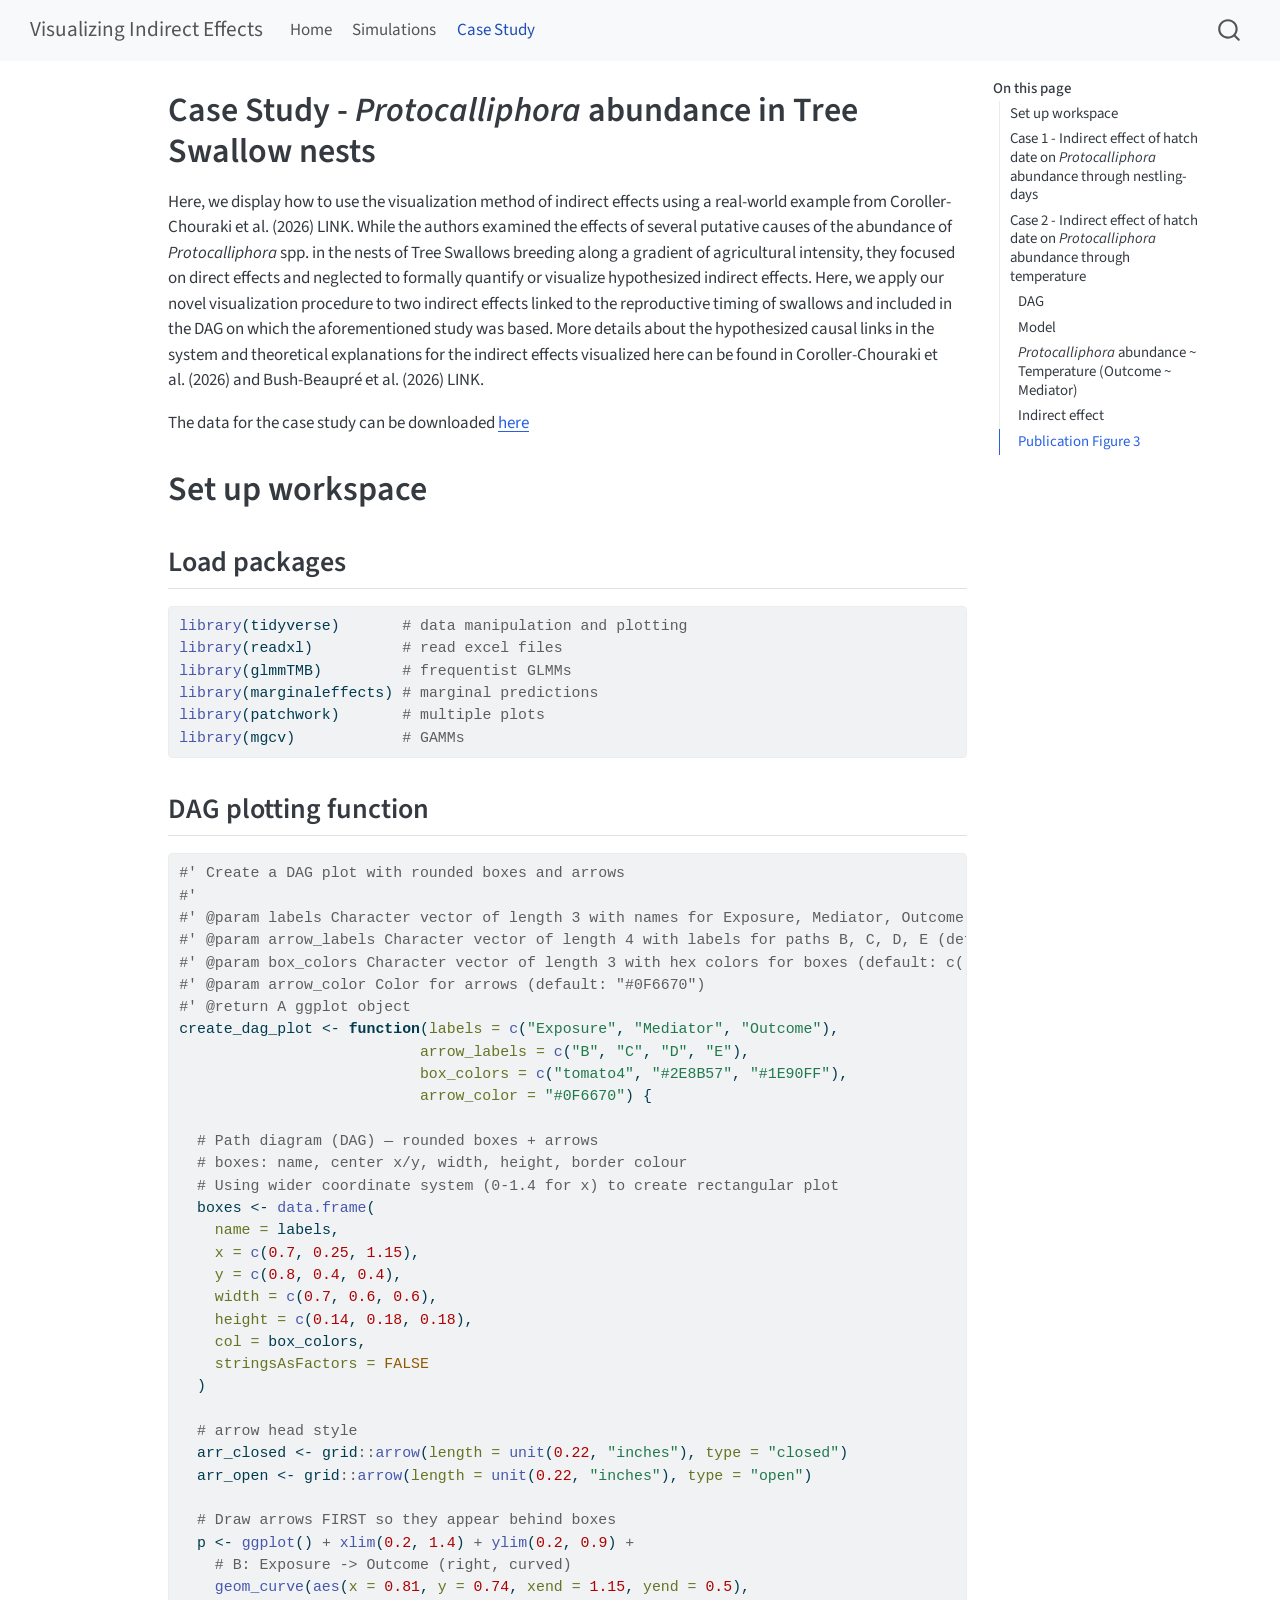
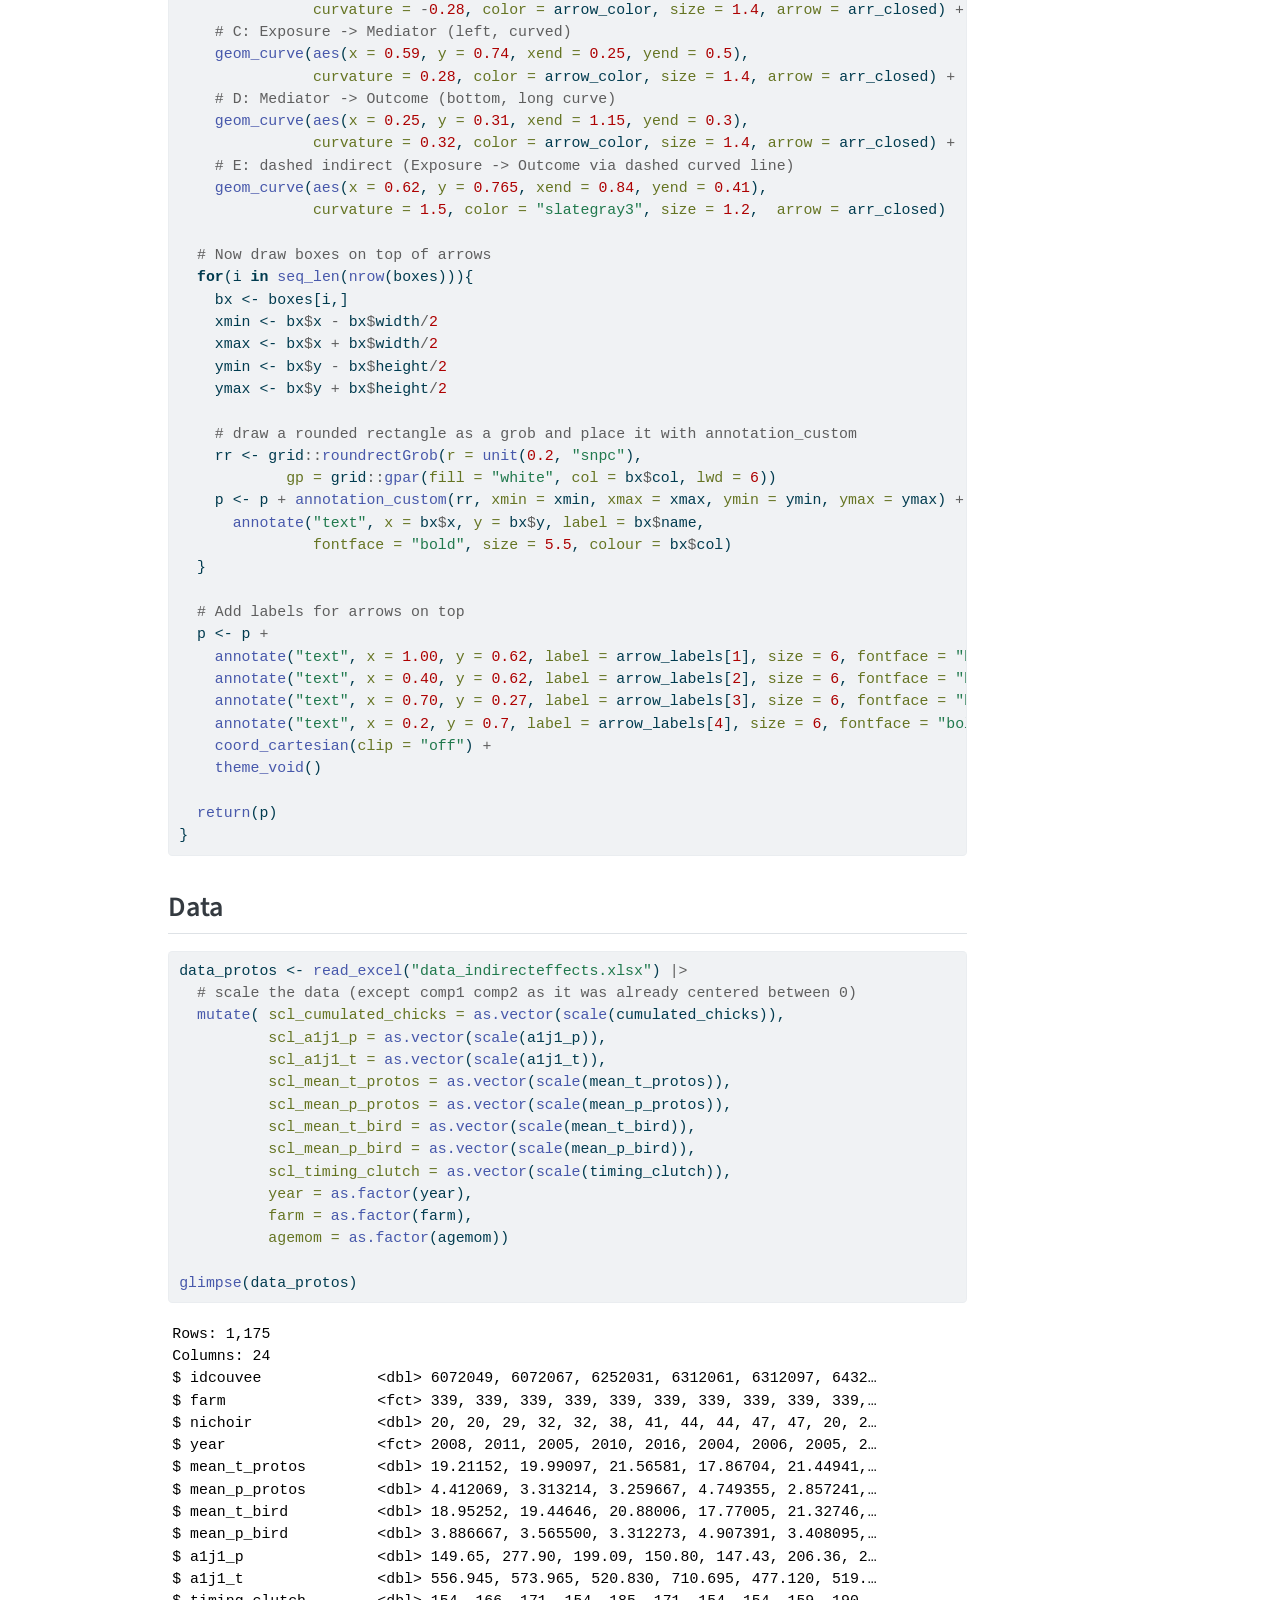
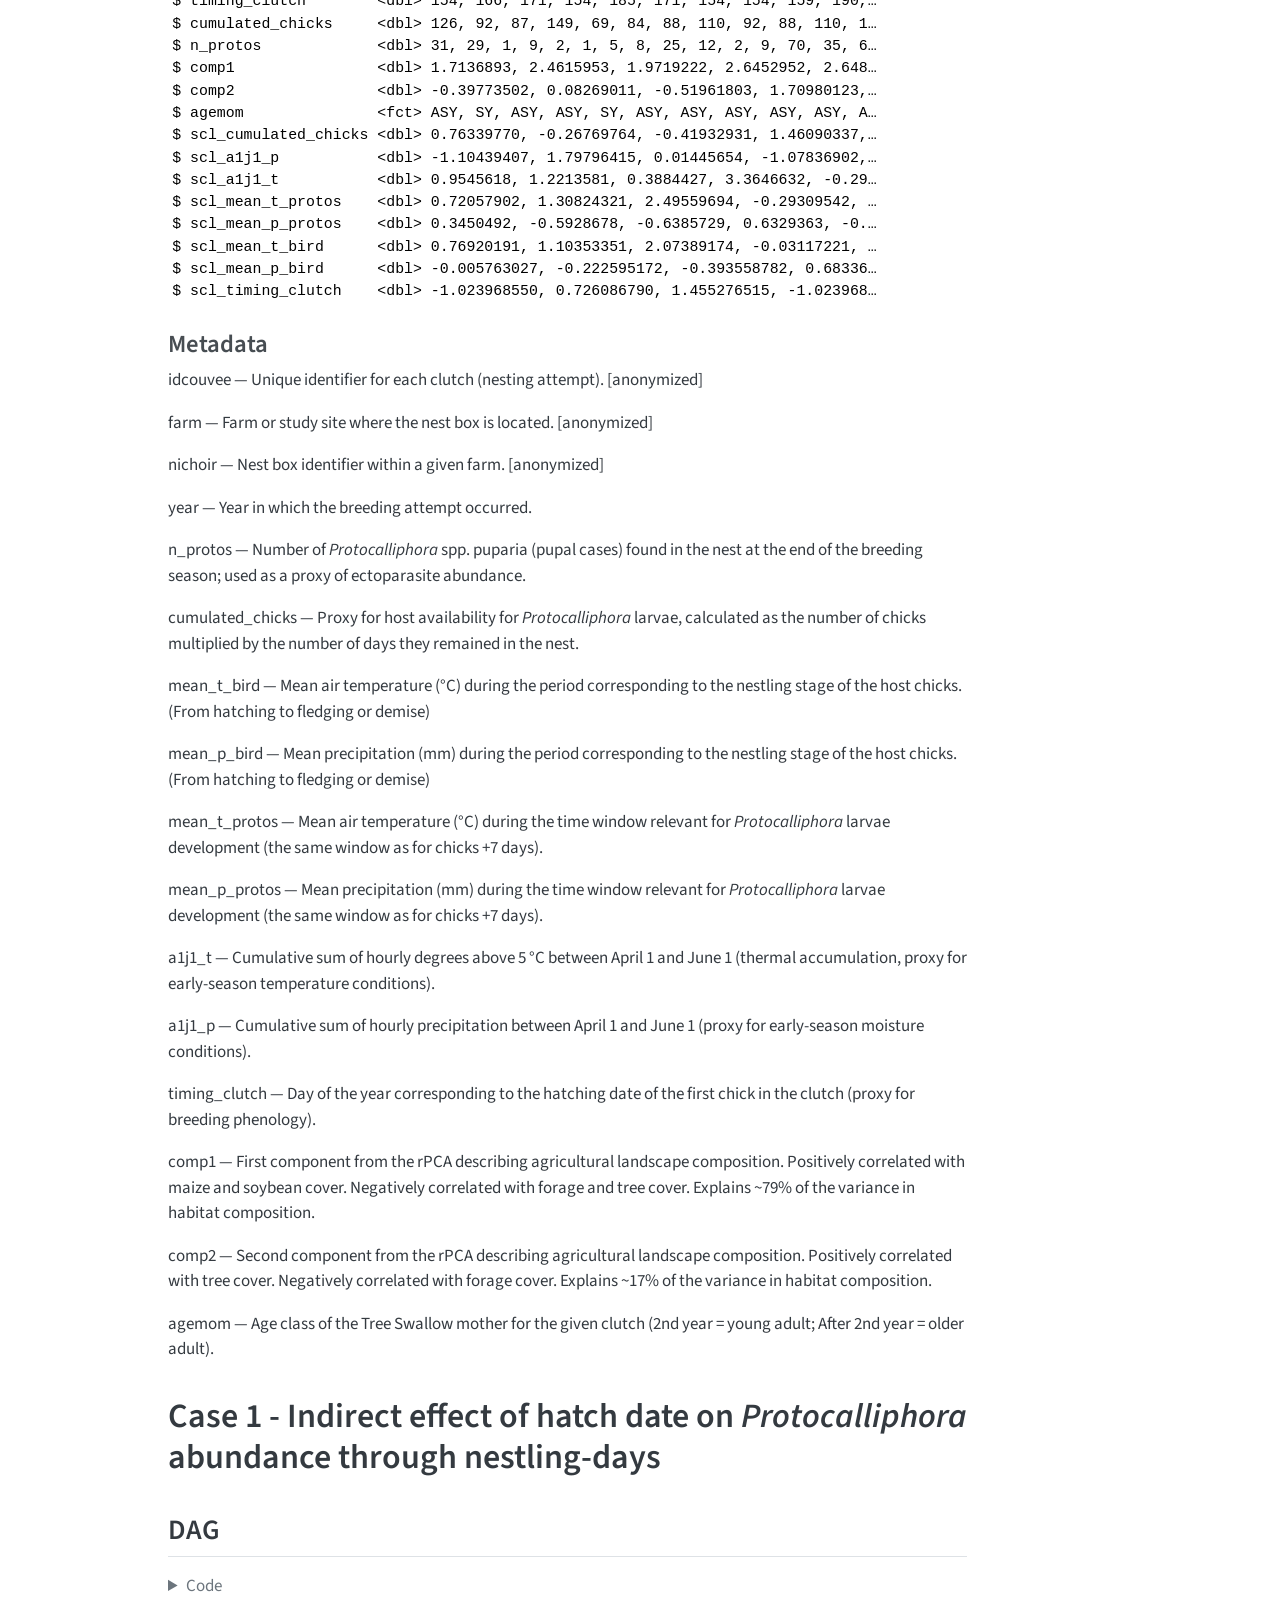
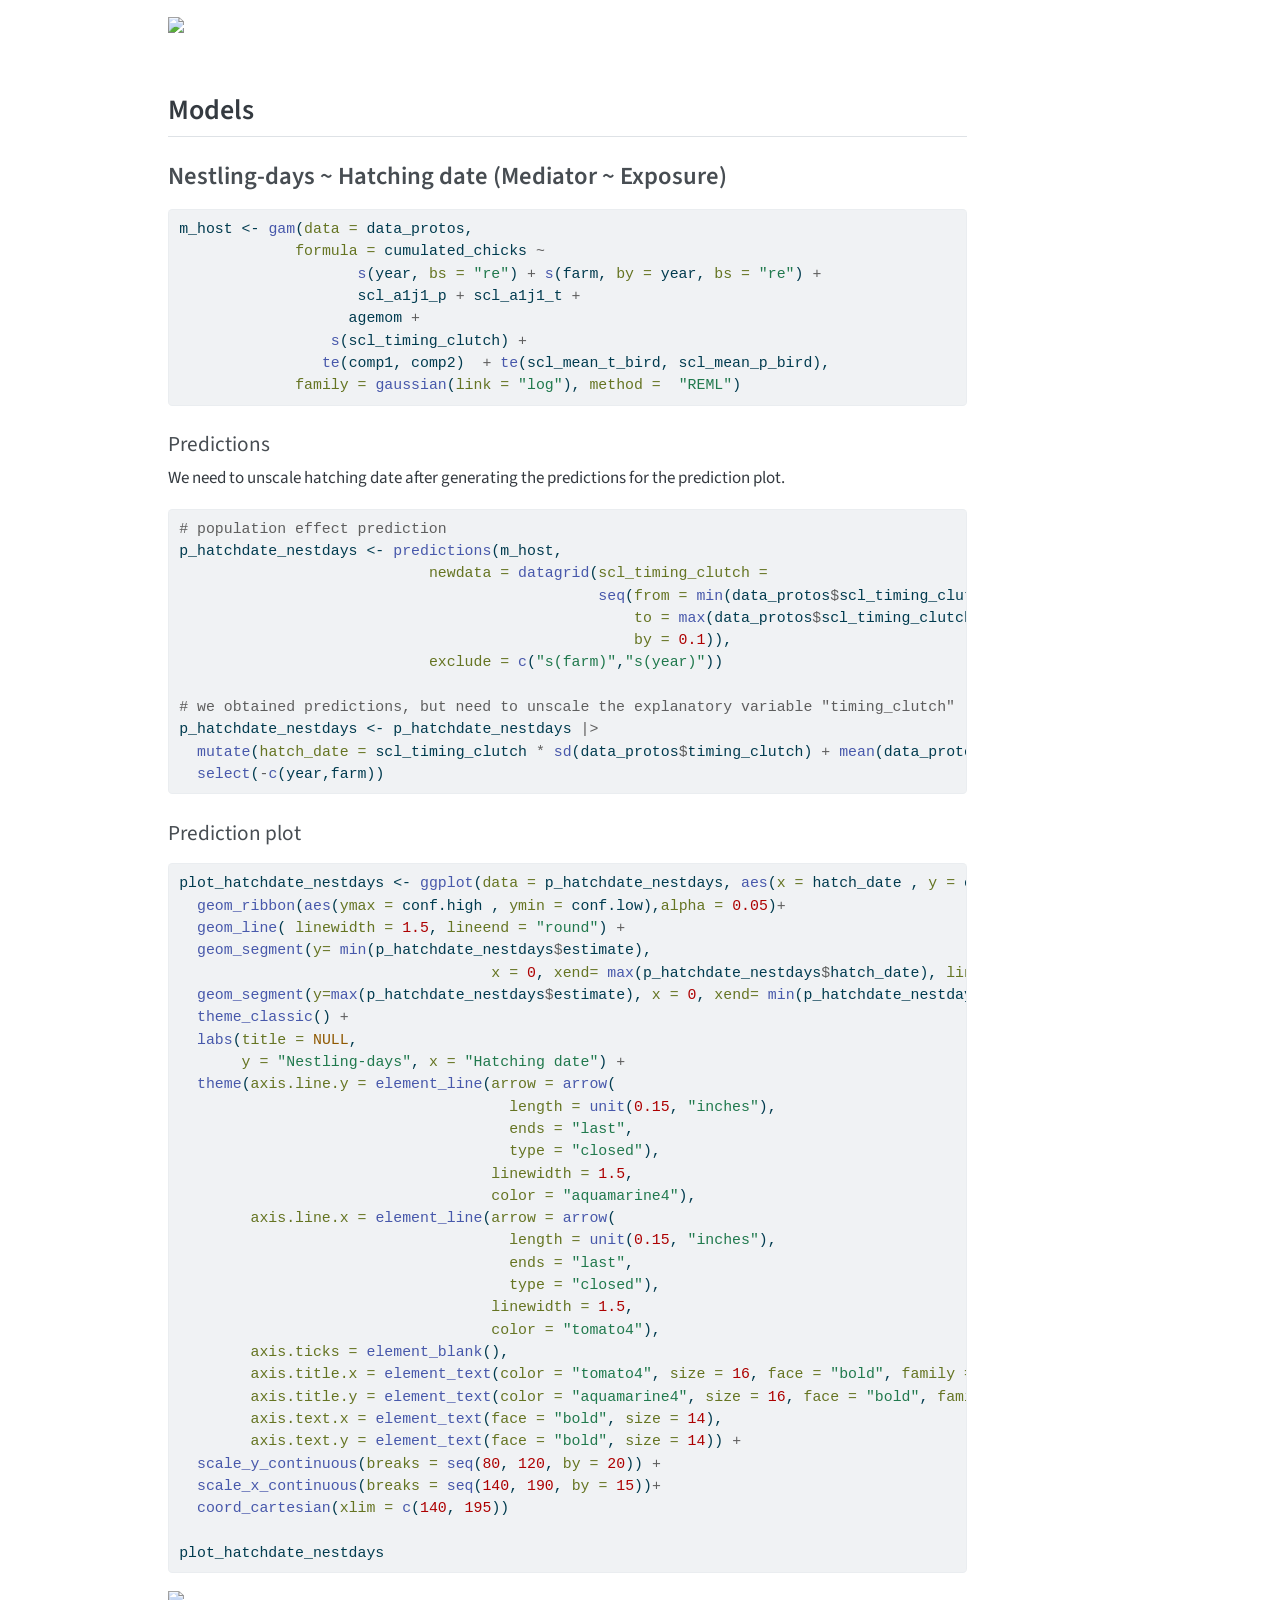
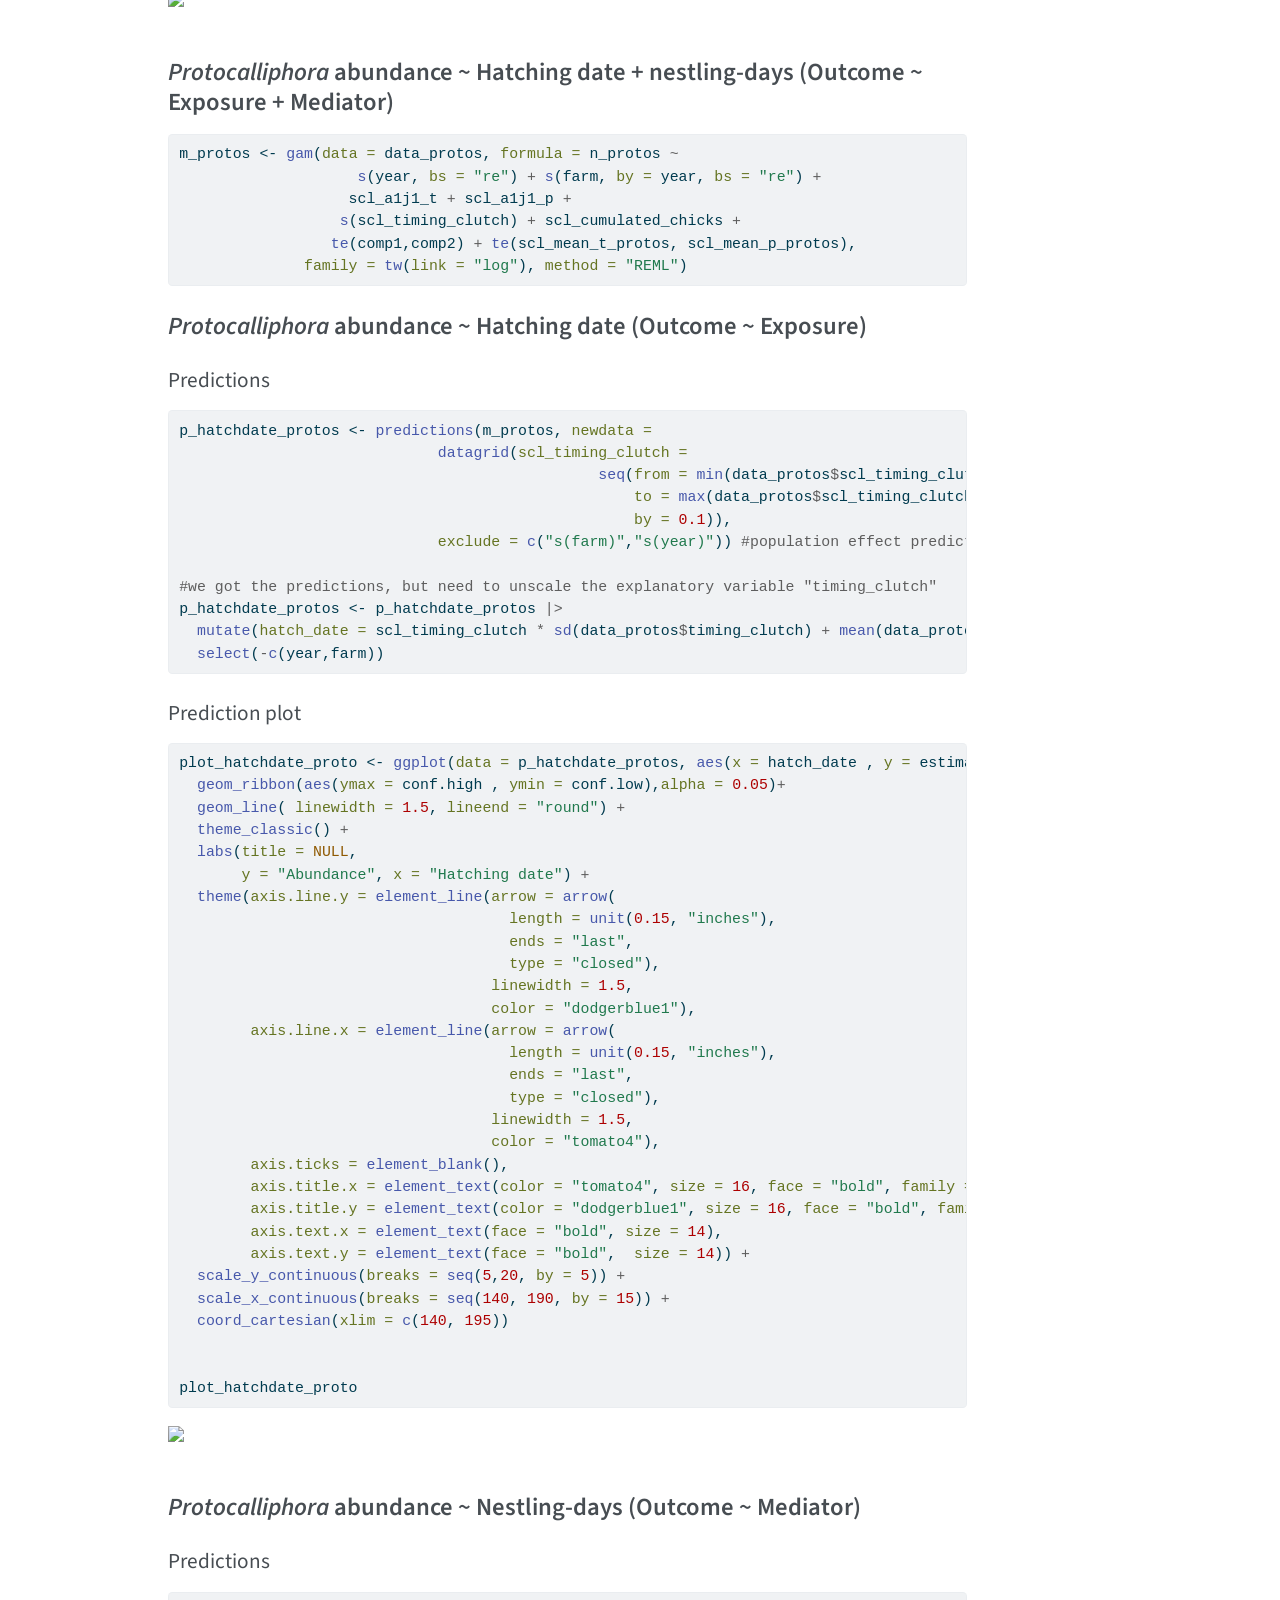
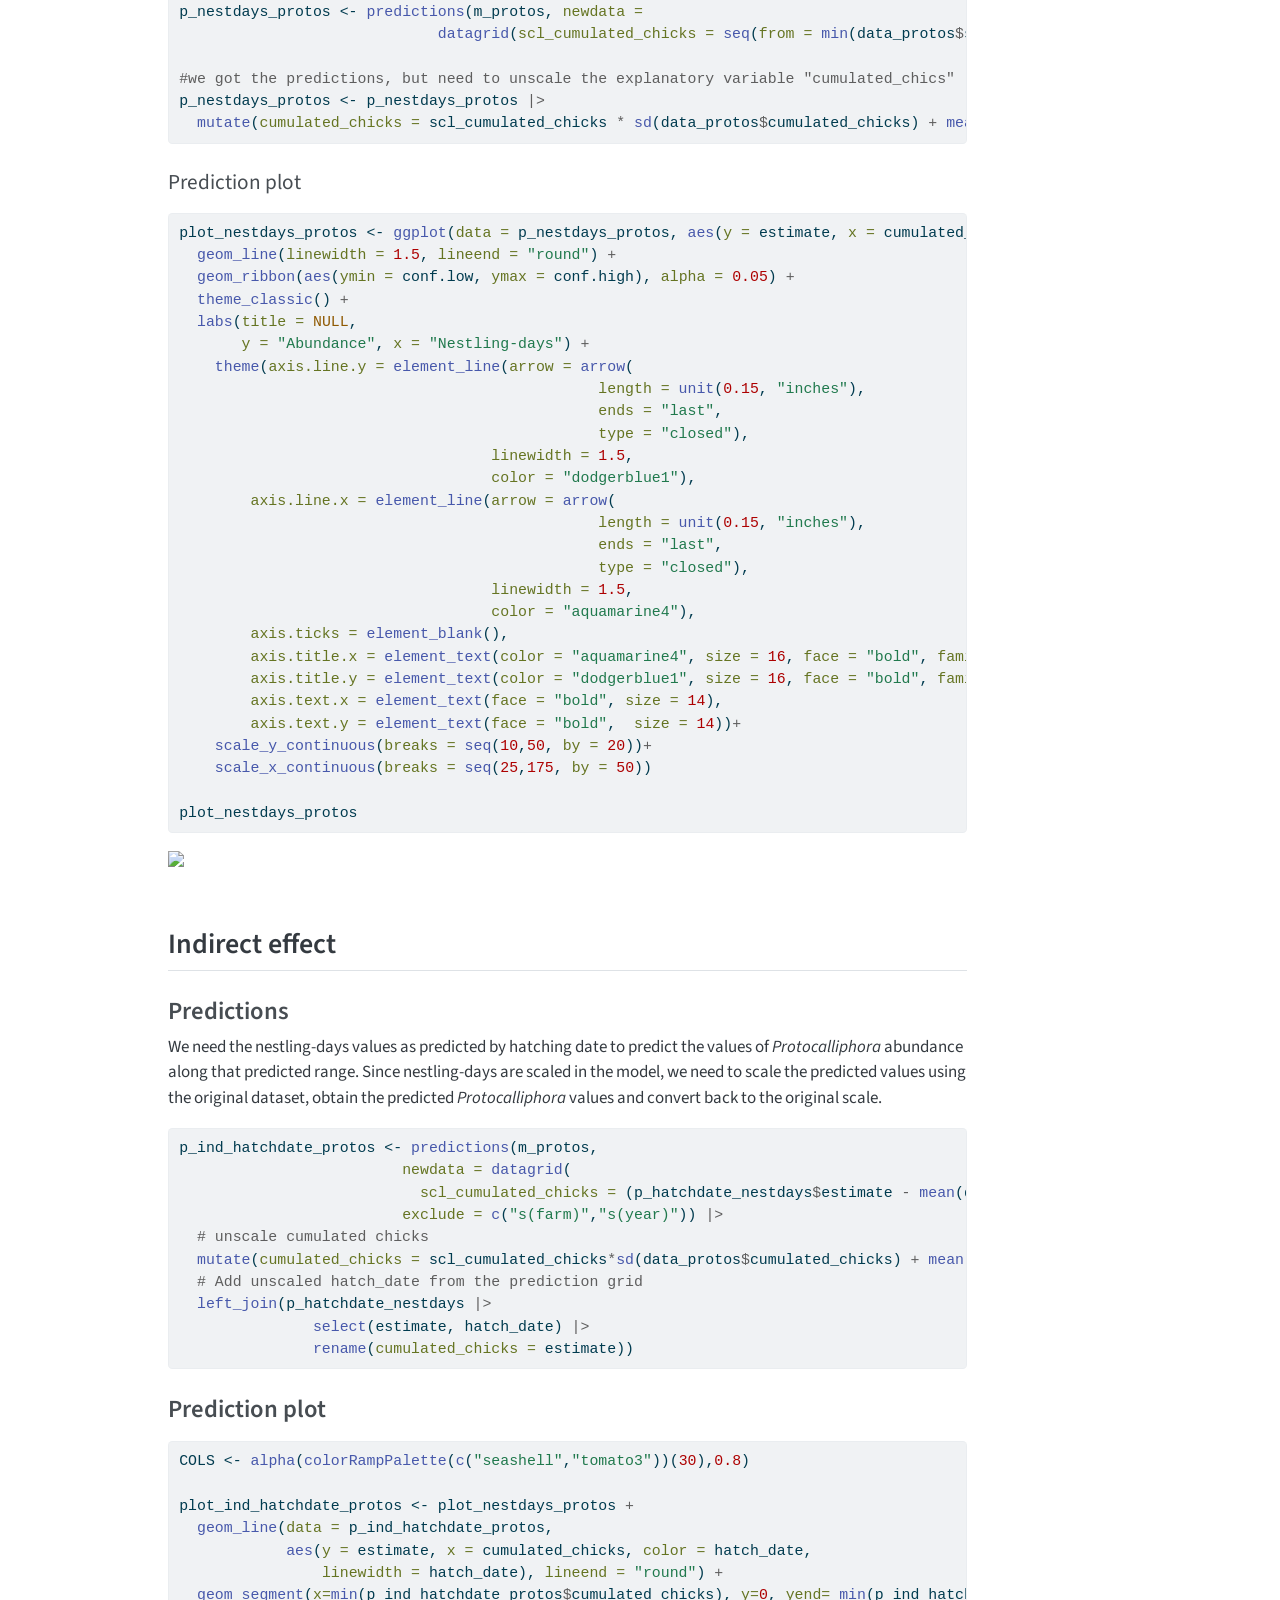
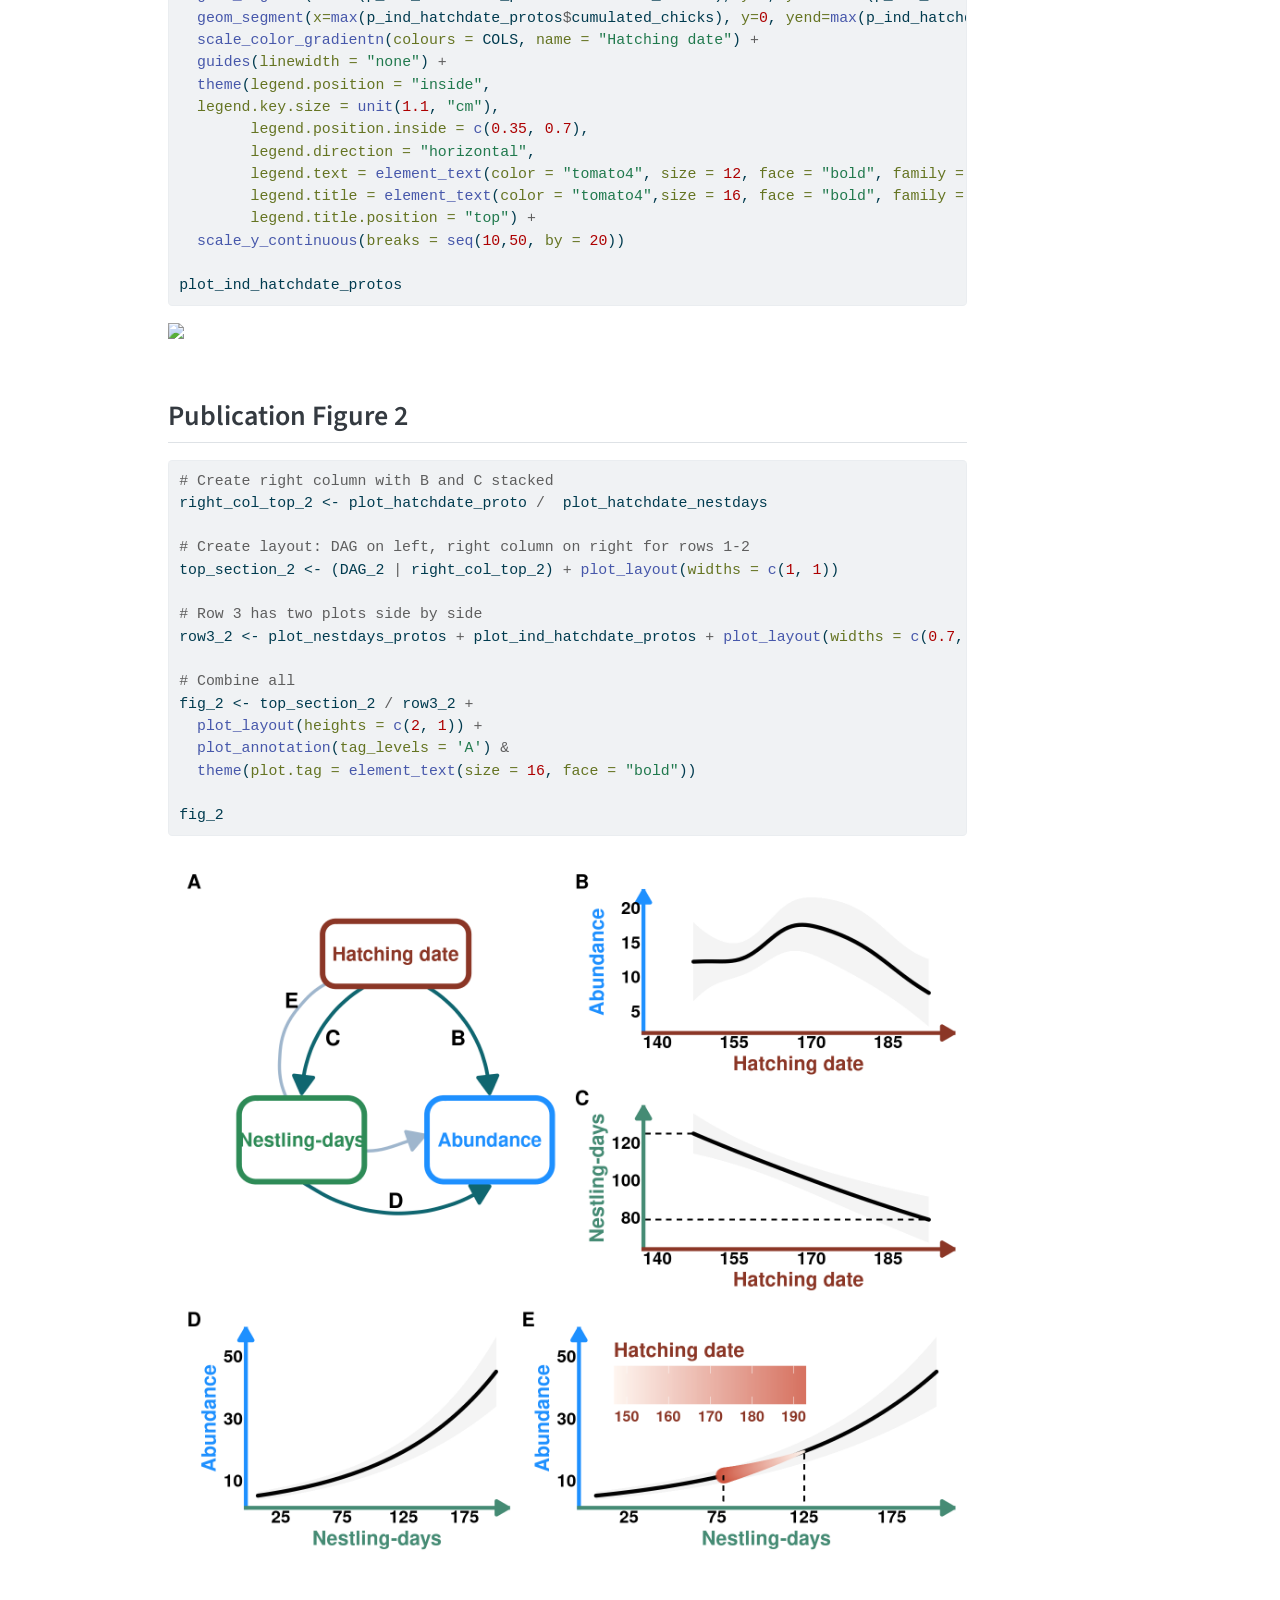
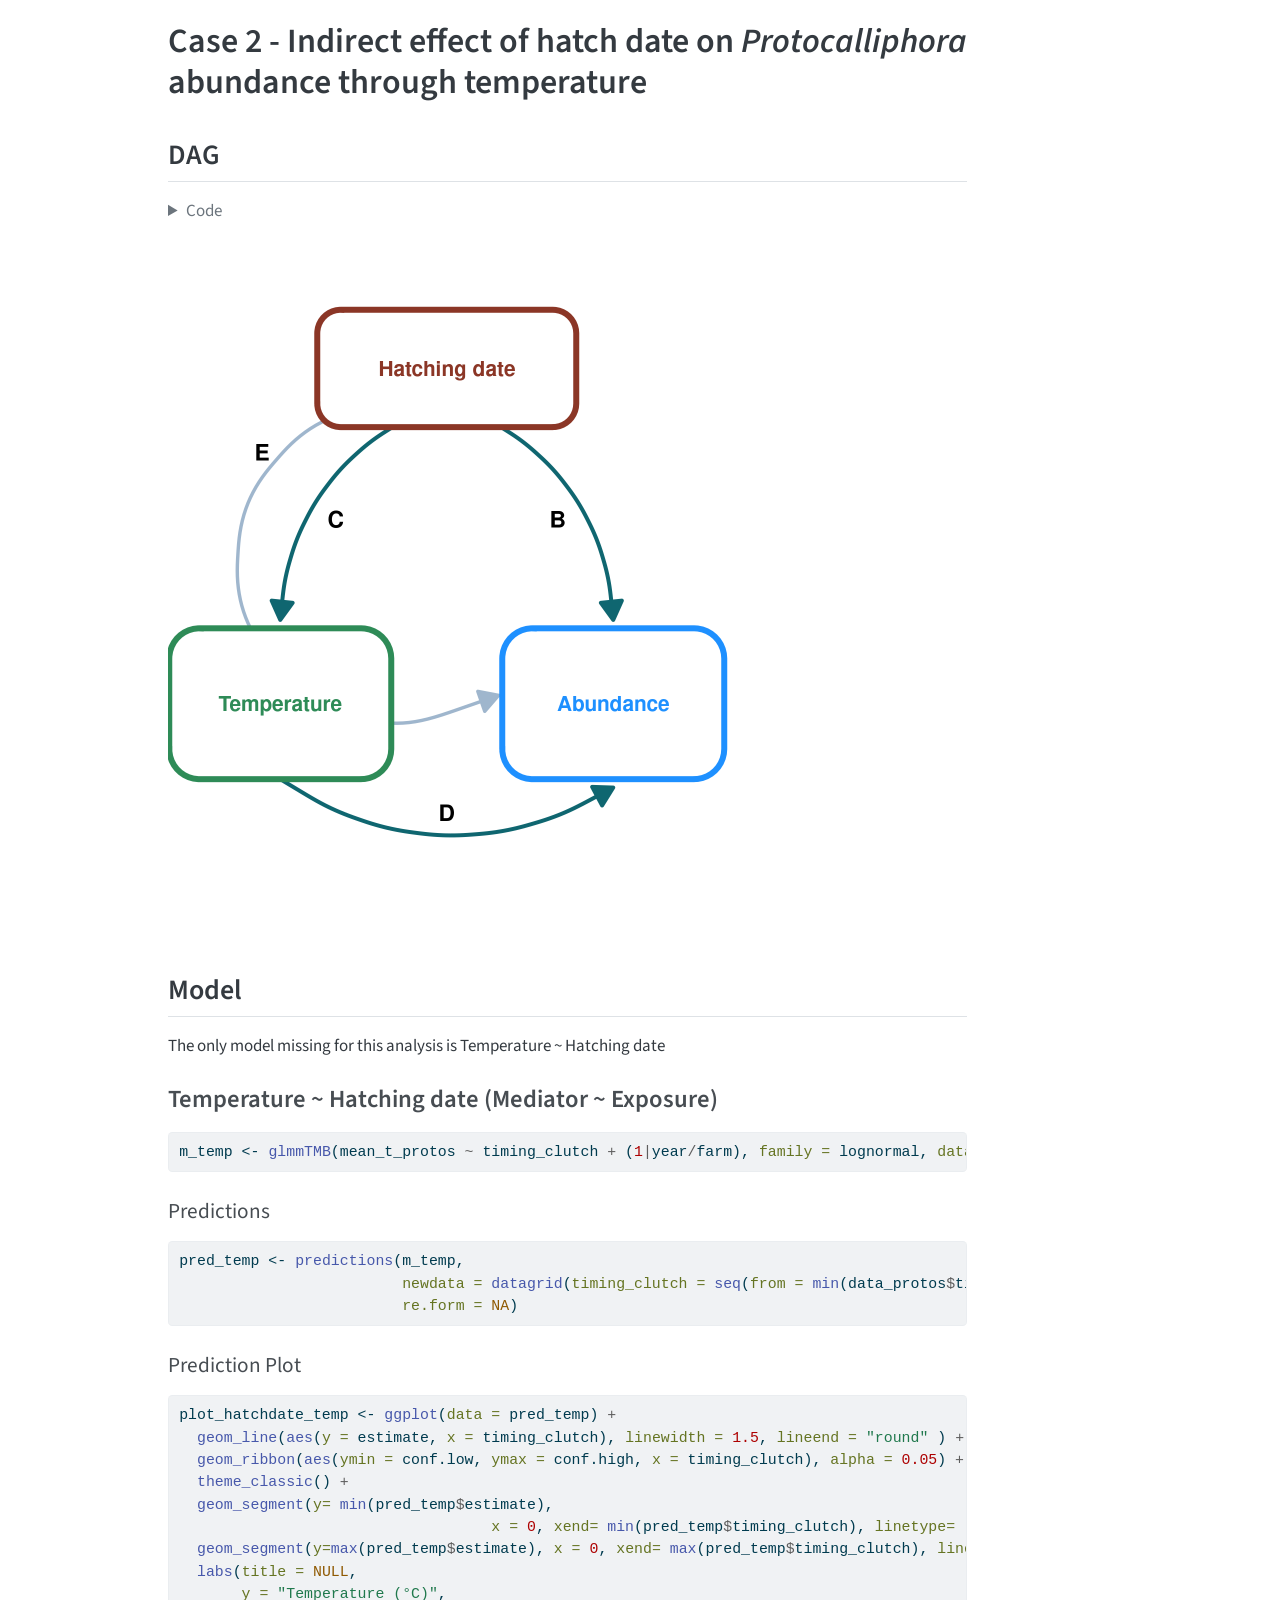
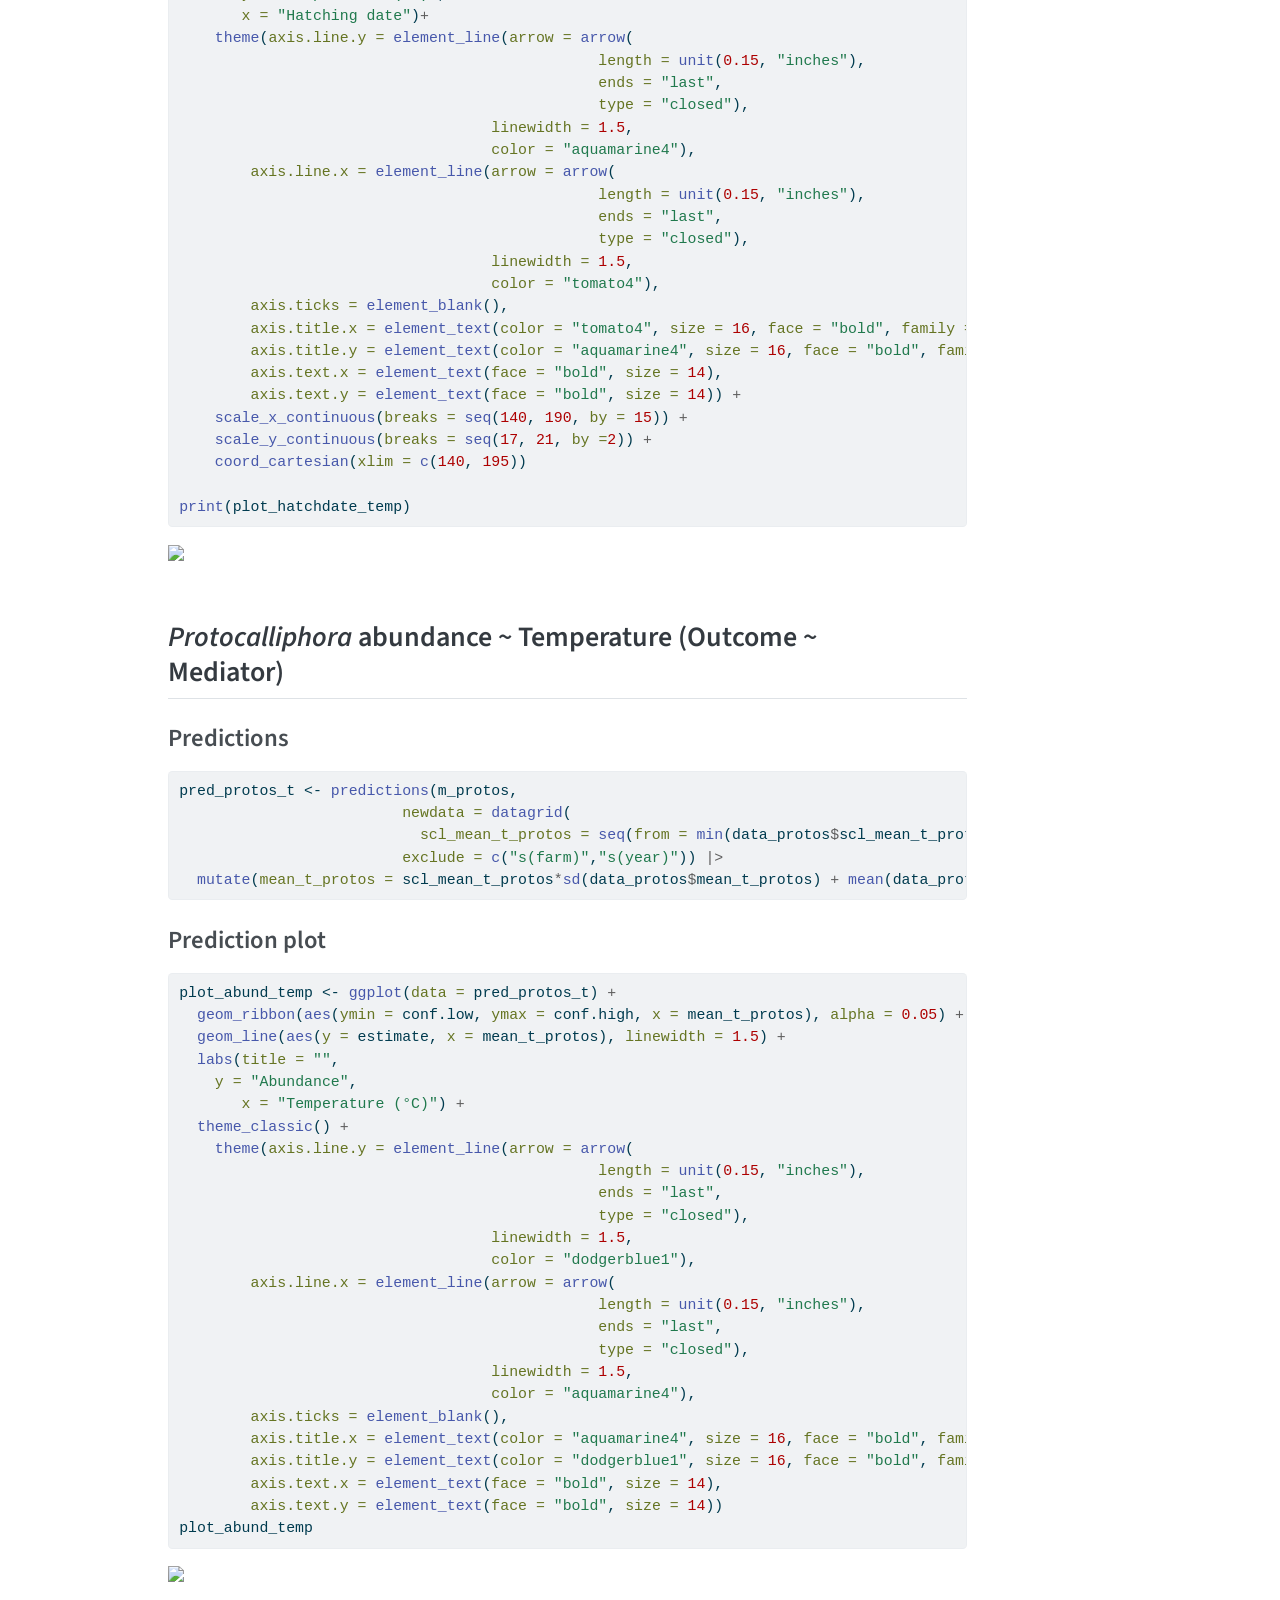
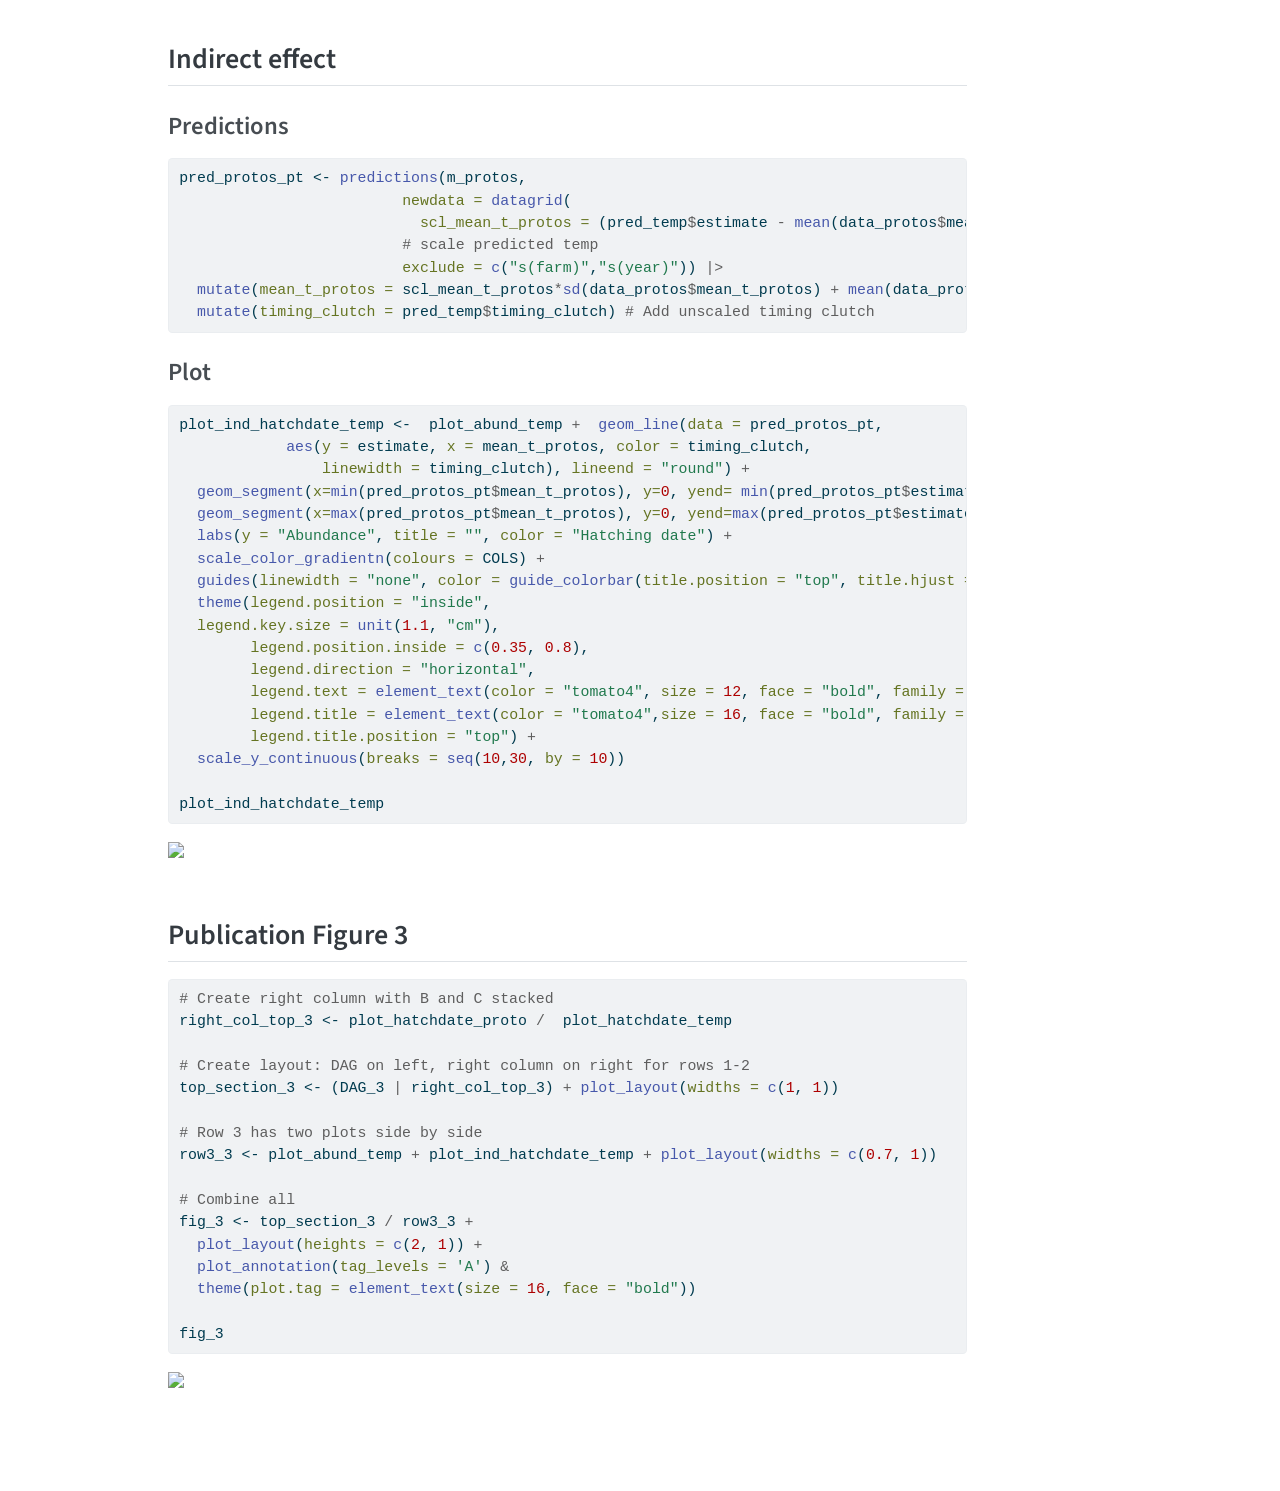
==== commit e37db2d1: "Update DAG_3 code chunk" ====
--- a/docs/case_study.html
+++ b/docs/case_study.html
@@ -188,7 +188,29 @@
   </ul></li>
   <li><a href="#publication-figure-2" id="toc-publication-figure-2" class="nav-link" data-scroll-target="#publication-figure-2">Publication Figure 2</a></li>
   </ul></li>
-  <li><a href="#case-2---indirect-effect-of-hatch-date-on-protocalliphora-abundance-through-temperature" id="toc-case-2---indirect-effect-of-hatch-date-on-protocalliphora-abundance-through-temperature" class="nav-link" data-scroll-target="#case-2---indirect-effect-of-hatch-date-on-protocalliphora-abundance-through-temperature">Case 2 - Indirect effect of hatch date on <em>Protocalliphora</em> abundance through temperature</a></li>
+  <li><a href="#case-2---indirect-effect-of-hatch-date-on-protocalliphora-abundance-through-temperature" id="toc-case-2---indirect-effect-of-hatch-date-on-protocalliphora-abundance-through-temperature" class="nav-link" data-scroll-target="#case-2---indirect-effect-of-hatch-date-on-protocalliphora-abundance-through-temperature">Case 2 - Indirect effect of hatch date on <em>Protocalliphora</em> abundance through temperature</a>
+  <ul>
+  <li><a href="#dag-1" id="toc-dag-1" class="nav-link" data-scroll-target="#dag-1">DAG</a></li>
+  <li><a href="#model" id="toc-model" class="nav-link" data-scroll-target="#model">Model</a>
+  <ul>
+  <li><a href="#temperature-hatching-date-mediator-exposure" id="toc-temperature-hatching-date-mediator-exposure" class="nav-link" data-scroll-target="#temperature-hatching-date-mediator-exposure">Temperature ~ Hatching date (Mediator ~ Exposure)</a>
+  <ul class="collapse">
+  <li><a href="#predictions-4" id="toc-predictions-4" class="nav-link" data-scroll-target="#predictions-4">Predictions</a></li>
+  <li><a href="#prediction-plot-4" id="toc-prediction-plot-4" class="nav-link" data-scroll-target="#prediction-plot-4">Prediction Plot</a></li>
+  </ul></li>
+  </ul></li>
+  <li><a href="#protocalliphora-abundance-temperature-outcome-mediator" id="toc-protocalliphora-abundance-temperature-outcome-mediator" class="nav-link" data-scroll-target="#protocalliphora-abundance-temperature-outcome-mediator"><em>Protocalliphora</em> abundance ~ Temperature (Outcome ~ Mediator)</a>
+  <ul>
+  <li><a href="#predictions-5" id="toc-predictions-5" class="nav-link" data-scroll-target="#predictions-5">Predictions</a></li>
+  <li><a href="#prediction-plot-5" id="toc-prediction-plot-5" class="nav-link" data-scroll-target="#prediction-plot-5">Prediction plot</a></li>
+  </ul></li>
+  <li><a href="#indirect-effect-1" id="toc-indirect-effect-1" class="nav-link" data-scroll-target="#indirect-effect-1">Indirect effect</a>
+  <ul>
+  <li><a href="#predictions-6" id="toc-predictions-6" class="nav-link" data-scroll-target="#predictions-6">Predictions</a></li>
+  <li><a href="#plot" id="toc-plot" class="nav-link" data-scroll-target="#plot">Plot</a></li>
+  </ul></li>
+  <li><a href="#publication-figure-3" id="toc-publication-figure-3" class="nav-link" data-scroll-target="#publication-figure-3">Publication Figure 3</a></li>
+  </ul></li>
   </ul>
 </nav>
     </div>
@@ -308,7 +330,7 @@
 <section id="data" class="level2">
 <h2 class="anchored" data-anchor-id="data">Data</h2>
 <div class="cell">
-<div class="sourceCode cell-code" id="cb3"><pre class="sourceCode r code-with-copy"><code class="sourceCode r"><span id="cb3-1"><a href="#cb3-1" aria-hidden="true" tabindex="-1"></a>data_protos <span class="ot">&lt;-</span> <span class="fu">read_excel</span>(<span class="st">"data_indirecteffects.xlsx"</span>) <span class="sc">%&gt;%</span> </span>
+<div class="sourceCode cell-code" id="cb3"><pre class="sourceCode r code-with-copy"><code class="sourceCode r"><span id="cb3-1"><a href="#cb3-1" aria-hidden="true" tabindex="-1"></a>data_protos <span class="ot">&lt;-</span> <span class="fu">read_excel</span>(<span class="st">"data_indirecteffects.xlsx"</span>) <span class="sc">|&gt;</span> </span>
 <span id="cb3-2"><a href="#cb3-2" aria-hidden="true" tabindex="-1"></a>  <span class="co"># scale the data (except comp1 comp2 as it was already centered between 0)</span></span>
 <span id="cb3-3"><a href="#cb3-3" aria-hidden="true" tabindex="-1"></a>  <span class="fu">mutate</span>( <span class="at">scl_cumulated_chicks =</span> <span class="fu">as.vector</span>(<span class="fu">scale</span>(cumulated_chicks)),</span>
 <span id="cb3-4"><a href="#cb3-4" aria-hidden="true" tabindex="-1"></a>          <span class="at">scl_a1j1_p =</span> <span class="fu">as.vector</span>(<span class="fu">scale</span>(a1j1_p)),</span>
@@ -424,8 +446,8 @@
 <span id="cb7-7"><a href="#cb7-7" aria-hidden="true" tabindex="-1"></a>                            <span class="at">exclude =</span> <span class="fu">c</span>(<span class="st">"s(farm)"</span>,<span class="st">"s(year)"</span>)) </span>
 <span id="cb7-8"><a href="#cb7-8" aria-hidden="true" tabindex="-1"></a></span>
 <span id="cb7-9"><a href="#cb7-9" aria-hidden="true" tabindex="-1"></a><span class="co"># we obtained predictions, but need to unscale the explanatory variable "timing_clutch" </span></span>
-<span id="cb7-10"><a href="#cb7-10" aria-hidden="true" tabindex="-1"></a>p_hatchdate_nestdays <span class="ot">&lt;-</span> p_hatchdate_nestdays <span class="sc">%&gt;%</span>  </span>
-<span id="cb7-11"><a href="#cb7-11" aria-hidden="true" tabindex="-1"></a>  <span class="fu">mutate</span>(<span class="at">hatch_date =</span> scl_timing_clutch <span class="sc">*</span> <span class="fu">sd</span>(data_protos<span class="sc">$</span>timing_clutch) <span class="sc">+</span> <span class="fu">mean</span>(data_protos<span class="sc">$</span>timing_clutch)) <span class="sc">%&gt;%</span> </span>
+<span id="cb7-10"><a href="#cb7-10" aria-hidden="true" tabindex="-1"></a>p_hatchdate_nestdays <span class="ot">&lt;-</span> p_hatchdate_nestdays <span class="sc">|&gt;</span>  </span>
+<span id="cb7-11"><a href="#cb7-11" aria-hidden="true" tabindex="-1"></a>  <span class="fu">mutate</span>(<span class="at">hatch_date =</span> scl_timing_clutch <span class="sc">*</span> <span class="fu">sd</span>(data_protos<span class="sc">$</span>timing_clutch) <span class="sc">+</span> <span class="fu">mean</span>(data_protos<span class="sc">$</span>timing_clutch)) <span class="sc">|&gt;</span> </span>
 <span id="cb7-12"><a href="#cb7-12" aria-hidden="true" tabindex="-1"></a>  <span class="fu">select</span>(<span class="sc">-</span><span class="fu">c</span>(year,farm))</span></code><button title="Copy to Clipboard" class="code-copy-button"><i class="bi"></i></button></pre></div>
 </div>
 </section>
@@ -497,8 +519,8 @@
 <span id="cb10-6"><a href="#cb10-6" aria-hidden="true" tabindex="-1"></a>                             <span class="at">exclude =</span> <span class="fu">c</span>(<span class="st">"s(farm)"</span>,<span class="st">"s(year)"</span>)) <span class="co">#population effect prediction</span></span>
 <span id="cb10-7"><a href="#cb10-7" aria-hidden="true" tabindex="-1"></a></span>
 <span id="cb10-8"><a href="#cb10-8" aria-hidden="true" tabindex="-1"></a><span class="co">#we got the predictions, but need to unscale the explanatory variable "timing_clutch"</span></span>
-<span id="cb10-9"><a href="#cb10-9" aria-hidden="true" tabindex="-1"></a>p_hatchdate_protos <span class="ot">&lt;-</span> p_hatchdate_protos <span class="sc">%&gt;%</span>  </span>
-<span id="cb10-10"><a href="#cb10-10" aria-hidden="true" tabindex="-1"></a>  <span class="fu">mutate</span>(<span class="at">hatch_date =</span> scl_timing_clutch <span class="sc">*</span> <span class="fu">sd</span>(data_protos<span class="sc">$</span>timing_clutch) <span class="sc">+</span> <span class="fu">mean</span>(data_protos<span class="sc">$</span>timing_clutch)) <span class="sc">%&gt;%</span> </span>
+<span id="cb10-9"><a href="#cb10-9" aria-hidden="true" tabindex="-1"></a>p_hatchdate_protos <span class="ot">&lt;-</span> p_hatchdate_protos <span class="sc">|&gt;</span>  </span>
+<span id="cb10-10"><a href="#cb10-10" aria-hidden="true" tabindex="-1"></a>  <span class="fu">mutate</span>(<span class="at">hatch_date =</span> scl_timing_clutch <span class="sc">*</span> <span class="fu">sd</span>(data_protos<span class="sc">$</span>timing_clutch) <span class="sc">+</span> <span class="fu">mean</span>(data_protos<span class="sc">$</span>timing_clutch)) <span class="sc">|&gt;</span> </span>
 <span id="cb10-11"><a href="#cb10-11" aria-hidden="true" tabindex="-1"></a>  <span class="fu">select</span>(<span class="sc">-</span><span class="fu">c</span>(year,farm))</span></code><button title="Copy to Clipboard" class="code-copy-button"><i class="bi"></i></button></pre></div>
 </div>
 </section>
@@ -553,8 +575,8 @@
 <span id="cb12-2"><a href="#cb12-2" aria-hidden="true" tabindex="-1"></a>                             <span class="fu">datagrid</span>(<span class="at">scl_cumulated_chicks =</span> <span class="fu">seq</span>(<span class="at">from =</span> <span class="fu">min</span>(data_protos<span class="sc">$</span>scl_cumulated_chicks), <span class="at">to =</span> <span class="fu">max</span>(data_protos<span class="sc">$</span>scl_cumulated_chicks), <span class="at">by =</span> <span class="fl">0.1</span>)), <span class="at">exclude =</span> <span class="fu">c</span>(<span class="st">"s(farm)"</span>,<span class="st">"s(year)"</span>)) <span class="co">#population effect prediction</span></span>
 <span id="cb12-3"><a href="#cb12-3" aria-hidden="true" tabindex="-1"></a></span>
 <span id="cb12-4"><a href="#cb12-4" aria-hidden="true" tabindex="-1"></a><span class="co">#we got the predictions, but need to unscale the explanatory variable "cumulated_chics" (=host availability)</span></span>
-<span id="cb12-5"><a href="#cb12-5" aria-hidden="true" tabindex="-1"></a>p_nestdays_protos <span class="ot">&lt;-</span> p_nestdays_protos <span class="sc">%&gt;%</span>  </span>
-<span id="cb12-6"><a href="#cb12-6" aria-hidden="true" tabindex="-1"></a>  <span class="fu">mutate</span>(<span class="at">cumulated_chicks =</span> scl_cumulated_chicks <span class="sc">*</span> <span class="fu">sd</span>(data_protos<span class="sc">$</span>cumulated_chicks) <span class="sc">+</span> <span class="fu">mean</span>(data_protos<span class="sc">$</span>cumulated_chicks)) <span class="sc">%&gt;%</span> <span class="fu">select</span>(<span class="sc">-</span><span class="fu">c</span>(year, farm))</span></code><button title="Copy to Clipboard" class="code-copy-button"><i class="bi"></i></button></pre></div>
+<span id="cb12-5"><a href="#cb12-5" aria-hidden="true" tabindex="-1"></a>p_nestdays_protos <span class="ot">&lt;-</span> p_nestdays_protos <span class="sc">|&gt;</span>  </span>
+<span id="cb12-6"><a href="#cb12-6" aria-hidden="true" tabindex="-1"></a>  <span class="fu">mutate</span>(<span class="at">cumulated_chicks =</span> scl_cumulated_chicks <span class="sc">*</span> <span class="fu">sd</span>(data_protos<span class="sc">$</span>cumulated_chicks) <span class="sc">+</span> <span class="fu">mean</span>(data_protos<span class="sc">$</span>cumulated_chicks)) <span class="sc">|&gt;</span> <span class="fu">select</span>(<span class="sc">-</span><span class="fu">c</span>(year, farm))</span></code><button title="Copy to Clipboard" class="code-copy-button"><i class="bi"></i></button></pre></div>
 </div>
 </section>
 <section id="prediction-plot-2" class="level4">
@@ -607,9 +629,9 @@
 <div class="sourceCode cell-code" id="cb14"><pre class="sourceCode r code-with-copy"><code class="sourceCode r"><span id="cb14-1"><a href="#cb14-1" aria-hidden="true" tabindex="-1"></a>p_ind_hatchdate_protos <span class="ot">&lt;-</span> <span class="fu">predictions</span>(m_protos, </span>
 <span id="cb14-2"><a href="#cb14-2" aria-hidden="true" tabindex="-1"></a>                         <span class="at">newdata =</span> <span class="fu">datagrid</span>(</span>
 <span id="cb14-3"><a href="#cb14-3" aria-hidden="true" tabindex="-1"></a>                           <span class="at">scl_cumulated_chicks =</span> (p_hatchdate_nestdays<span class="sc">$</span>estimate <span class="sc">-</span> <span class="fu">mean</span>(data_protos<span class="sc">$</span>cumulated_chicks)) <span class="sc">/</span> <span class="fu">sd</span>(data_protos<span class="sc">$</span>cumulated_chicks)), </span>
-<span id="cb14-4"><a href="#cb14-4" aria-hidden="true" tabindex="-1"></a>                         <span class="at">exclude =</span> <span class="fu">c</span>(<span class="st">"s(farm)"</span>,<span class="st">"s(year)"</span>)) <span class="sc">%&gt;%</span></span>
+<span id="cb14-4"><a href="#cb14-4" aria-hidden="true" tabindex="-1"></a>                         <span class="at">exclude =</span> <span class="fu">c</span>(<span class="st">"s(farm)"</span>,<span class="st">"s(year)"</span>)) <span class="sc">|&gt;</span></span>
 <span id="cb14-5"><a href="#cb14-5" aria-hidden="true" tabindex="-1"></a>  <span class="co"># unscale cumulated chicks                       </span></span>
-<span id="cb14-6"><a href="#cb14-6" aria-hidden="true" tabindex="-1"></a>  <span class="fu">mutate</span>(<span class="at">cumulated_chicks =</span> scl_cumulated_chicks<span class="sc">*</span><span class="fu">sd</span>(data_protos<span class="sc">$</span>cumulated_chicks) <span class="sc">+</span> <span class="fu">mean</span>(data_protos<span class="sc">$</span>cumulated_chicks)) <span class="sc">%&gt;%</span> </span>
+<span id="cb14-6"><a href="#cb14-6" aria-hidden="true" tabindex="-1"></a>  <span class="fu">mutate</span>(<span class="at">cumulated_chicks =</span> scl_cumulated_chicks<span class="sc">*</span><span class="fu">sd</span>(data_protos<span class="sc">$</span>cumulated_chicks) <span class="sc">+</span> <span class="fu">mean</span>(data_protos<span class="sc">$</span>cumulated_chicks)) <span class="sc">|&gt;</span> </span>
 <span id="cb14-7"><a href="#cb14-7" aria-hidden="true" tabindex="-1"></a>  <span class="co"># Add unscaled hatch_date from the prediction grid</span></span>
 <span id="cb14-8"><a href="#cb14-8" aria-hidden="true" tabindex="-1"></a>  <span class="fu">left_join</span>(p_hatchdate_nestdays <span class="sc">|&gt;</span> </span>
 <span id="cb14-9"><a href="#cb14-9" aria-hidden="true" tabindex="-1"></a>               <span class="fu">select</span>(estimate, hatch_date) <span class="sc">|&gt;</span></span>
@@ -639,6 +661,13 @@
 <span id="cb15-18"><a href="#cb15-18" aria-hidden="true" tabindex="-1"></a>  <span class="fu">scale_y_continuous</span>(<span class="at">breaks =</span> <span class="fu">seq</span>(<span class="dv">10</span>,<span class="dv">50</span>, <span class="at">by =</span> <span class="dv">20</span>))</span>
 <span id="cb15-19"><a href="#cb15-19" aria-hidden="true" tabindex="-1"></a></span>
 <span id="cb15-20"><a href="#cb15-20" aria-hidden="true" tabindex="-1"></a>plot_ind_hatchdate_protos</span></code><button title="Copy to Clipboard" class="code-copy-button"><i class="bi"></i></button></pre></div>
+<div class="cell-output-display">
+<div>
+<figure class="figure">
+<p><img src="case_study_files/figure-html/unnamed-chunk-16-1.png" class="img-fluid figure-img" width="672"></p>
+</figure>
+</div>
+</div>
 </div>
 </section>
 </section>
@@ -673,8 +702,215 @@
 </section>
 <section id="case-2---indirect-effect-of-hatch-date-on-protocalliphora-abundance-through-temperature" class="level1">
 <h1>Case 2 - Indirect effect of hatch date on <em>Protocalliphora</em> abundance through temperature</h1>
-
-
+<section id="dag-1" class="level2">
+<h2 class="anchored" data-anchor-id="dag-1">DAG</h2>
+<div class="cell">
+<details class="code-fold">
+<summary>Code</summary>
+<div class="sourceCode cell-code" id="cb17"><pre class="sourceCode r code-with-copy"><code class="sourceCode r"><span id="cb17-1"><a href="#cb17-1" aria-hidden="true" tabindex="-1"></a>DAG_3 <span class="ot">&lt;-</span> <span class="fu">create_dag_plot</span>(</span>
+<span id="cb17-2"><a href="#cb17-2" aria-hidden="true" tabindex="-1"></a>  <span class="at">labels =</span> <span class="fu">c</span>(<span class="st">"Hatching date"</span>, <span class="st">"Temperature"</span>, <span class="st">"Abundance"</span>)</span>
+<span id="cb17-3"><a href="#cb17-3" aria-hidden="true" tabindex="-1"></a>) <span class="sc">+</span></span>
+<span id="cb17-4"><a href="#cb17-4" aria-hidden="true" tabindex="-1"></a>  <span class="fu">xlim</span>(<span class="fl">0.05</span>, <span class="fl">1.4</span>) <span class="sc">+</span></span>
+<span id="cb17-5"><a href="#cb17-5" aria-hidden="true" tabindex="-1"></a>  <span class="fu">theme</span>(<span class="at">plot.margin =</span> <span class="fu">margin</span>(<span class="at">t =</span> <span class="dv">10</span>, <span class="at">r =</span> <span class="dv">10</span>, <span class="at">b =</span> <span class="dv">10</span>, <span class="at">l =</span> <span class="dv">10</span>, <span class="at">unit =</span> <span class="st">"pt"</span>))</span>
+<span id="cb17-6"><a href="#cb17-6" aria-hidden="true" tabindex="-1"></a></span>
+<span id="cb17-7"><a href="#cb17-7" aria-hidden="true" tabindex="-1"></a><span class="fu">print</span>(DAG_3)</span></code><button title="Copy to Clipboard" class="code-copy-button"><i class="bi"></i></button></pre></div>
+</details>
+<div class="cell-output-display">
+<div>
+<figure class="figure">
+<p><img src="case_study_files/figure-html/unnamed-chunk-18-1.png" class="img-fluid figure-img" width="576"></p>
+</figure>
+</div>
+</div>
+</div>
+</section>
+<section id="model" class="level2">
+<h2 class="anchored" data-anchor-id="model">Model</h2>
+<p>The only model missing for this analysis is Temperature ~ Hatching date</p>
+<section id="temperature-hatching-date-mediator-exposure" class="level3">
+<h3 class="anchored" data-anchor-id="temperature-hatching-date-mediator-exposure">Temperature ~ Hatching date (Mediator ~ Exposure)</h3>
+<div class="cell">
+<div class="sourceCode cell-code" id="cb18"><pre class="sourceCode r code-with-copy"><code class="sourceCode r"><span id="cb18-1"><a href="#cb18-1" aria-hidden="true" tabindex="-1"></a>m_temp <span class="ot">&lt;-</span> <span class="fu">glmmTMB</span>(mean_t_protos <span class="sc">~</span> timing_clutch <span class="sc">+</span> (<span class="dv">1</span><span class="sc">|</span>year<span class="sc">/</span>farm), <span class="at">family =</span> lognormal, <span class="at">data =</span> data_protos)</span></code><button title="Copy to Clipboard" class="code-copy-button"><i class="bi"></i></button></pre></div>
+</div>
+<section id="predictions-4" class="level4">
+<h4 class="anchored" data-anchor-id="predictions-4">Predictions</h4>
+<div class="cell">
+<div class="sourceCode cell-code" id="cb19"><pre class="sourceCode r code-with-copy"><code class="sourceCode r"><span id="cb19-1"><a href="#cb19-1" aria-hidden="true" tabindex="-1"></a>pred_temp <span class="ot">&lt;-</span> <span class="fu">predictions</span>(m_temp, </span>
+<span id="cb19-2"><a href="#cb19-2" aria-hidden="true" tabindex="-1"></a>                         <span class="at">newdata =</span> <span class="fu">datagrid</span>(<span class="at">timing_clutch =</span> <span class="fu">seq</span>(<span class="at">from =</span> <span class="fu">min</span>(data_protos<span class="sc">$</span>timing_clutch), <span class="at">to =</span> <span class="fu">max</span>(data_protos<span class="sc">$</span>timing_clutch), <span class="at">length.out =</span> <span class="dv">3000</span>)), </span>
+<span id="cb19-3"><a href="#cb19-3" aria-hidden="true" tabindex="-1"></a>                         <span class="at">re.form =</span> <span class="cn">NA</span>)</span></code><button title="Copy to Clipboard" class="code-copy-button"><i class="bi"></i></button></pre></div>
+</div>
+</section>
+<section id="prediction-plot-4" class="level4">
+<h4 class="anchored" data-anchor-id="prediction-plot-4">Prediction Plot</h4>
+<div class="cell">
+<div class="sourceCode cell-code" id="cb20"><pre class="sourceCode r code-with-copy"><code class="sourceCode r"><span id="cb20-1"><a href="#cb20-1" aria-hidden="true" tabindex="-1"></a>plot_hatchdate_temp <span class="ot">&lt;-</span> <span class="fu">ggplot</span>(<span class="at">data =</span> pred_temp) <span class="sc">+</span></span>
+<span id="cb20-2"><a href="#cb20-2" aria-hidden="true" tabindex="-1"></a>  <span class="fu">geom_line</span>(<span class="fu">aes</span>(<span class="at">y =</span> estimate, <span class="at">x =</span> timing_clutch), <span class="at">linewidth =</span> <span class="fl">1.5</span>, <span class="at">lineend =</span> <span class="st">"round"</span> ) <span class="sc">+</span></span>
+<span id="cb20-3"><a href="#cb20-3" aria-hidden="true" tabindex="-1"></a>  <span class="fu">geom_ribbon</span>(<span class="fu">aes</span>(<span class="at">ymin =</span> conf.low, <span class="at">ymax =</span> conf.high, <span class="at">x =</span> timing_clutch), <span class="at">alpha =</span> <span class="fl">0.05</span>) <span class="sc">+</span></span>
+<span id="cb20-4"><a href="#cb20-4" aria-hidden="true" tabindex="-1"></a>  <span class="fu">theme_classic</span>() <span class="sc">+</span></span>
+<span id="cb20-5"><a href="#cb20-5" aria-hidden="true" tabindex="-1"></a>  <span class="fu">geom_segment</span>(<span class="at">y=</span> <span class="fu">min</span>(pred_temp<span class="sc">$</span>estimate),</span>
+<span id="cb20-6"><a href="#cb20-6" aria-hidden="true" tabindex="-1"></a>                                   <span class="at">x =</span> <span class="dv">0</span>, <span class="at">xend=</span> <span class="fu">min</span>(pred_temp<span class="sc">$</span>timing_clutch), <span class="at">linetype=</span> <span class="st">"dashed"</span>) <span class="sc">+</span></span>
+<span id="cb20-7"><a href="#cb20-7" aria-hidden="true" tabindex="-1"></a>  <span class="fu">geom_segment</span>(<span class="at">y=</span><span class="fu">max</span>(pred_temp<span class="sc">$</span>estimate), <span class="at">x =</span> <span class="dv">0</span>, <span class="at">xend=</span> <span class="fu">max</span>(pred_temp<span class="sc">$</span>timing_clutch), <span class="at">linetype=</span> <span class="st">"dashed"</span>) <span class="sc">+</span></span>
+<span id="cb20-8"><a href="#cb20-8" aria-hidden="true" tabindex="-1"></a>  <span class="fu">labs</span>(<span class="at">title =</span> <span class="cn">NULL</span>,</span>
+<span id="cb20-9"><a href="#cb20-9" aria-hidden="true" tabindex="-1"></a>       <span class="at">y =</span> <span class="st">"Temperature (°C)"</span>,</span>
+<span id="cb20-10"><a href="#cb20-10" aria-hidden="true" tabindex="-1"></a>       <span class="at">x =</span> <span class="st">"Hatching date"</span>)<span class="sc">+</span></span>
+<span id="cb20-11"><a href="#cb20-11" aria-hidden="true" tabindex="-1"></a>    <span class="fu">theme</span>(<span class="at">axis.line.y =</span> <span class="fu">element_line</span>(<span class="at">arrow =</span> <span class="fu">arrow</span>(</span>
+<span id="cb20-12"><a href="#cb20-12" aria-hidden="true" tabindex="-1"></a>                                               <span class="at">length =</span> <span class="fu">unit</span>(<span class="fl">0.15</span>, <span class="st">"inches"</span>),</span>
+<span id="cb20-13"><a href="#cb20-13" aria-hidden="true" tabindex="-1"></a>                                               <span class="at">ends =</span> <span class="st">"last"</span>, </span>
+<span id="cb20-14"><a href="#cb20-14" aria-hidden="true" tabindex="-1"></a>                                               <span class="at">type =</span> <span class="st">"closed"</span>),</span>
+<span id="cb20-15"><a href="#cb20-15" aria-hidden="true" tabindex="-1"></a>                                   <span class="at">linewidth =</span> <span class="fl">1.5</span>,</span>
+<span id="cb20-16"><a href="#cb20-16" aria-hidden="true" tabindex="-1"></a>                                   <span class="at">color =</span> <span class="st">"aquamarine4"</span>),</span>
+<span id="cb20-17"><a href="#cb20-17" aria-hidden="true" tabindex="-1"></a>        <span class="at">axis.line.x =</span> <span class="fu">element_line</span>(<span class="at">arrow =</span> <span class="fu">arrow</span>(</span>
+<span id="cb20-18"><a href="#cb20-18" aria-hidden="true" tabindex="-1"></a>                                               <span class="at">length =</span> <span class="fu">unit</span>(<span class="fl">0.15</span>, <span class="st">"inches"</span>),</span>
+<span id="cb20-19"><a href="#cb20-19" aria-hidden="true" tabindex="-1"></a>                                               <span class="at">ends =</span> <span class="st">"last"</span>, </span>
+<span id="cb20-20"><a href="#cb20-20" aria-hidden="true" tabindex="-1"></a>                                               <span class="at">type =</span> <span class="st">"closed"</span>),</span>
+<span id="cb20-21"><a href="#cb20-21" aria-hidden="true" tabindex="-1"></a>                                   <span class="at">linewidth =</span> <span class="fl">1.5</span>,</span>
+<span id="cb20-22"><a href="#cb20-22" aria-hidden="true" tabindex="-1"></a>                                   <span class="at">color =</span> <span class="st">"tomato4"</span>),</span>
+<span id="cb20-23"><a href="#cb20-23" aria-hidden="true" tabindex="-1"></a>        <span class="at">axis.ticks =</span> <span class="fu">element_blank</span>(),</span>
+<span id="cb20-24"><a href="#cb20-24" aria-hidden="true" tabindex="-1"></a>        <span class="at">axis.title.x =</span> <span class="fu">element_text</span>(<span class="at">color =</span> <span class="st">"tomato4"</span>, <span class="at">size =</span> <span class="dv">16</span>, <span class="at">face =</span> <span class="st">"bold"</span>, <span class="at">family =</span> <span class="st">""</span>, <span class="at">lineheight =</span> <span class="fl">1.5</span>),</span>
+<span id="cb20-25"><a href="#cb20-25" aria-hidden="true" tabindex="-1"></a>        <span class="at">axis.title.y =</span> <span class="fu">element_text</span>(<span class="at">color =</span> <span class="st">"aquamarine4"</span>, <span class="at">size =</span> <span class="dv">16</span>, <span class="at">face =</span> <span class="st">"bold"</span>, <span class="at">family =</span> <span class="st">""</span>, <span class="at">lineheight =</span> <span class="fl">1.5</span>),</span>
+<span id="cb20-26"><a href="#cb20-26" aria-hidden="true" tabindex="-1"></a>        <span class="at">axis.text.x =</span> <span class="fu">element_text</span>(<span class="at">face =</span> <span class="st">"bold"</span>, <span class="at">size =</span> <span class="dv">14</span>),</span>
+<span id="cb20-27"><a href="#cb20-27" aria-hidden="true" tabindex="-1"></a>        <span class="at">axis.text.y =</span> <span class="fu">element_text</span>(<span class="at">face =</span> <span class="st">"bold"</span>, <span class="at">size =</span> <span class="dv">14</span>)) <span class="sc">+</span></span>
+<span id="cb20-28"><a href="#cb20-28" aria-hidden="true" tabindex="-1"></a>    <span class="fu">scale_x_continuous</span>(<span class="at">breaks =</span> <span class="fu">seq</span>(<span class="dv">140</span>, <span class="dv">190</span>, <span class="at">by =</span> <span class="dv">15</span>)) <span class="sc">+</span></span>
+<span id="cb20-29"><a href="#cb20-29" aria-hidden="true" tabindex="-1"></a>    <span class="fu">scale_y_continuous</span>(<span class="at">breaks =</span> <span class="fu">seq</span>(<span class="dv">17</span>, <span class="dv">21</span>, <span class="at">by =</span><span class="dv">2</span>)) <span class="sc">+</span></span>
+<span id="cb20-30"><a href="#cb20-30" aria-hidden="true" tabindex="-1"></a>    <span class="fu">coord_cartesian</span>(<span class="at">xlim =</span> <span class="fu">c</span>(<span class="dv">140</span>, <span class="dv">195</span>))</span>
+<span id="cb20-31"><a href="#cb20-31" aria-hidden="true" tabindex="-1"></a></span>
+<span id="cb20-32"><a href="#cb20-32" aria-hidden="true" tabindex="-1"></a><span class="fu">print</span>(plot_hatchdate_temp)</span></code><button title="Copy to Clipboard" class="code-copy-button"><i class="bi"></i></button></pre></div>
+<div class="cell-output-display">
+<div>
+<figure class="figure">
+<p><img src="case_study_files/figure-html/unnamed-chunk-23-1.png" class="img-fluid figure-img" width="672"></p>
+</figure>
+</div>
+</div>
+</div>
+</section>
+</section>
+</section>
+<section id="protocalliphora-abundance-temperature-outcome-mediator" class="level2">
+<h2 class="anchored" data-anchor-id="protocalliphora-abundance-temperature-outcome-mediator"><em>Protocalliphora</em> abundance ~ Temperature (Outcome ~ Mediator)</h2>
+<section id="predictions-5" class="level3">
+<h3 class="anchored" data-anchor-id="predictions-5">Predictions</h3>
+<div class="cell">
+<div class="sourceCode cell-code" id="cb21"><pre class="sourceCode r code-with-copy"><code class="sourceCode r"><span id="cb21-1"><a href="#cb21-1" aria-hidden="true" tabindex="-1"></a>pred_protos_t <span class="ot">&lt;-</span> <span class="fu">predictions</span>(m_protos, </span>
+<span id="cb21-2"><a href="#cb21-2" aria-hidden="true" tabindex="-1"></a>                         <span class="at">newdata =</span> <span class="fu">datagrid</span>(</span>
+<span id="cb21-3"><a href="#cb21-3" aria-hidden="true" tabindex="-1"></a>                           <span class="at">scl_mean_t_protos =</span> <span class="fu">seq</span>(<span class="at">from =</span> <span class="fu">min</span>(data_protos<span class="sc">$</span>scl_mean_t_protos), <span class="at">to =</span> <span class="fu">max</span>(data_protos<span class="sc">$</span>scl_mean_t_protos), <span class="at">length.out =</span> <span class="dv">40</span>)), </span>
+<span id="cb21-4"><a href="#cb21-4" aria-hidden="true" tabindex="-1"></a>                         <span class="at">exclude =</span> <span class="fu">c</span>(<span class="st">"s(farm)"</span>,<span class="st">"s(year)"</span>)) <span class="sc">|&gt;</span></span>
+<span id="cb21-5"><a href="#cb21-5" aria-hidden="true" tabindex="-1"></a>  <span class="fu">mutate</span>(<span class="at">mean_t_protos =</span> scl_mean_t_protos<span class="sc">*</span><span class="fu">sd</span>(data_protos<span class="sc">$</span>mean_t_protos) <span class="sc">+</span> <span class="fu">mean</span>(data_protos<span class="sc">$</span>mean_t_protos)) <span class="co"># unscale temp</span></span></code><button title="Copy to Clipboard" class="code-copy-button"><i class="bi"></i></button></pre></div>
+</div>
+</section>
+<section id="prediction-plot-5" class="level3">
+<h3 class="anchored" data-anchor-id="prediction-plot-5">Prediction plot</h3>
+<div class="cell">
+<div class="sourceCode cell-code" id="cb22"><pre class="sourceCode r code-with-copy"><code class="sourceCode r"><span id="cb22-1"><a href="#cb22-1" aria-hidden="true" tabindex="-1"></a>plot_abund_temp <span class="ot">&lt;-</span> <span class="fu">ggplot</span>(<span class="at">data =</span> pred_protos_t) <span class="sc">+</span></span>
+<span id="cb22-2"><a href="#cb22-2" aria-hidden="true" tabindex="-1"></a>  <span class="fu">geom_ribbon</span>(<span class="fu">aes</span>(<span class="at">ymin =</span> conf.low, <span class="at">ymax =</span> conf.high, <span class="at">x =</span> mean_t_protos), <span class="at">alpha =</span> <span class="fl">0.05</span>) <span class="sc">+</span></span>
+<span id="cb22-3"><a href="#cb22-3" aria-hidden="true" tabindex="-1"></a>  <span class="fu">geom_line</span>(<span class="fu">aes</span>(<span class="at">y =</span> estimate, <span class="at">x =</span> mean_t_protos), <span class="at">linewidth =</span> <span class="fl">1.5</span>) <span class="sc">+</span></span>
+<span id="cb22-4"><a href="#cb22-4" aria-hidden="true" tabindex="-1"></a>  <span class="fu">labs</span>(<span class="at">title =</span> <span class="st">""</span>,</span>
+<span id="cb22-5"><a href="#cb22-5" aria-hidden="true" tabindex="-1"></a>    <span class="at">y =</span> <span class="st">"Abundance"</span>,</span>
+<span id="cb22-6"><a href="#cb22-6" aria-hidden="true" tabindex="-1"></a>       <span class="at">x =</span> <span class="st">"Temperature (°C)"</span>) <span class="sc">+</span></span>
+<span id="cb22-7"><a href="#cb22-7" aria-hidden="true" tabindex="-1"></a>  <span class="fu">theme_classic</span>() <span class="sc">+</span></span>
+<span id="cb22-8"><a href="#cb22-8" aria-hidden="true" tabindex="-1"></a>    <span class="fu">theme</span>(<span class="at">axis.line.y =</span> <span class="fu">element_line</span>(<span class="at">arrow =</span> <span class="fu">arrow</span>(</span>
+<span id="cb22-9"><a href="#cb22-9" aria-hidden="true" tabindex="-1"></a>                                               <span class="at">length =</span> <span class="fu">unit</span>(<span class="fl">0.15</span>, <span class="st">"inches"</span>),</span>
+<span id="cb22-10"><a href="#cb22-10" aria-hidden="true" tabindex="-1"></a>                                               <span class="at">ends =</span> <span class="st">"last"</span>, </span>
+<span id="cb22-11"><a href="#cb22-11" aria-hidden="true" tabindex="-1"></a>                                               <span class="at">type =</span> <span class="st">"closed"</span>),</span>
+<span id="cb22-12"><a href="#cb22-12" aria-hidden="true" tabindex="-1"></a>                                   <span class="at">linewidth =</span> <span class="fl">1.5</span>,</span>
+<span id="cb22-13"><a href="#cb22-13" aria-hidden="true" tabindex="-1"></a>                                   <span class="at">color =</span> <span class="st">"dodgerblue1"</span>),</span>
+<span id="cb22-14"><a href="#cb22-14" aria-hidden="true" tabindex="-1"></a>        <span class="at">axis.line.x =</span> <span class="fu">element_line</span>(<span class="at">arrow =</span> <span class="fu">arrow</span>(</span>
+<span id="cb22-15"><a href="#cb22-15" aria-hidden="true" tabindex="-1"></a>                                               <span class="at">length =</span> <span class="fu">unit</span>(<span class="fl">0.15</span>, <span class="st">"inches"</span>),</span>
+<span id="cb22-16"><a href="#cb22-16" aria-hidden="true" tabindex="-1"></a>                                               <span class="at">ends =</span> <span class="st">"last"</span>, </span>
+<span id="cb22-17"><a href="#cb22-17" aria-hidden="true" tabindex="-1"></a>                                               <span class="at">type =</span> <span class="st">"closed"</span>),</span>
+<span id="cb22-18"><a href="#cb22-18" aria-hidden="true" tabindex="-1"></a>                                   <span class="at">linewidth =</span> <span class="fl">1.5</span>,</span>
+<span id="cb22-19"><a href="#cb22-19" aria-hidden="true" tabindex="-1"></a>                                   <span class="at">color =</span> <span class="st">"aquamarine4"</span>),</span>
+<span id="cb22-20"><a href="#cb22-20" aria-hidden="true" tabindex="-1"></a>        <span class="at">axis.ticks =</span> <span class="fu">element_blank</span>(),</span>
+<span id="cb22-21"><a href="#cb22-21" aria-hidden="true" tabindex="-1"></a>        <span class="at">axis.title.x =</span> <span class="fu">element_text</span>(<span class="at">color =</span> <span class="st">"aquamarine4"</span>, <span class="at">size =</span> <span class="dv">16</span>, <span class="at">face =</span> <span class="st">"bold"</span>, <span class="at">family =</span> <span class="st">""</span>, <span class="at">lineheight =</span> <span class="fl">1.5</span>),</span>
+<span id="cb22-22"><a href="#cb22-22" aria-hidden="true" tabindex="-1"></a>        <span class="at">axis.title.y =</span> <span class="fu">element_text</span>(<span class="at">color =</span> <span class="st">"dodgerblue1"</span>, <span class="at">size =</span> <span class="dv">16</span>, <span class="at">face =</span> <span class="st">"bold"</span>, <span class="at">family =</span> <span class="st">""</span>, <span class="at">lineheight =</span> <span class="fl">1.5</span>),</span>
+<span id="cb22-23"><a href="#cb22-23" aria-hidden="true" tabindex="-1"></a>        <span class="at">axis.text.x =</span> <span class="fu">element_text</span>(<span class="at">face =</span> <span class="st">"bold"</span>, <span class="at">size =</span> <span class="dv">14</span>),</span>
+<span id="cb22-24"><a href="#cb22-24" aria-hidden="true" tabindex="-1"></a>        <span class="at">axis.text.y =</span> <span class="fu">element_text</span>(<span class="at">face =</span> <span class="st">"bold"</span>, <span class="at">size =</span> <span class="dv">14</span>))</span>
+<span id="cb22-25"><a href="#cb22-25" aria-hidden="true" tabindex="-1"></a>plot_abund_temp</span></code><button title="Copy to Clipboard" class="code-copy-button"><i class="bi"></i></button></pre></div>
+<div class="cell-output-display">
+<div>
+<figure class="figure">
+<p><img src="case_study_files/figure-html/unnamed-chunk-26-1.png" class="img-fluid figure-img" width="672"></p>
+</figure>
+</div>
+</div>
+</div>
+</section>
+</section>
+<section id="indirect-effect-1" class="level2">
+<h2 class="anchored" data-anchor-id="indirect-effect-1">Indirect effect</h2>
+<section id="predictions-6" class="level3">
+<h3 class="anchored" data-anchor-id="predictions-6">Predictions</h3>
+<div class="cell">
+<div class="sourceCode cell-code" id="cb23"><pre class="sourceCode r code-with-copy"><code class="sourceCode r"><span id="cb23-1"><a href="#cb23-1" aria-hidden="true" tabindex="-1"></a>pred_protos_pt <span class="ot">&lt;-</span> <span class="fu">predictions</span>(m_protos, </span>
+<span id="cb23-2"><a href="#cb23-2" aria-hidden="true" tabindex="-1"></a>                         <span class="at">newdata =</span> <span class="fu">datagrid</span>(</span>
+<span id="cb23-3"><a href="#cb23-3" aria-hidden="true" tabindex="-1"></a>                           <span class="at">scl_mean_t_protos =</span> (pred_temp<span class="sc">$</span>estimate <span class="sc">-</span> <span class="fu">mean</span>(data_protos<span class="sc">$</span>mean_t_protos)) <span class="sc">/</span> <span class="fu">sd</span>(data_protos<span class="sc">$</span>mean_t_protos)), </span>
+<span id="cb23-4"><a href="#cb23-4" aria-hidden="true" tabindex="-1"></a>                         <span class="co"># scale predicted temp</span></span>
+<span id="cb23-5"><a href="#cb23-5" aria-hidden="true" tabindex="-1"></a>                         <span class="at">exclude =</span> <span class="fu">c</span>(<span class="st">"s(farm)"</span>,<span class="st">"s(year)"</span>)) <span class="sc">|&gt;</span></span>
+<span id="cb23-6"><a href="#cb23-6" aria-hidden="true" tabindex="-1"></a>  <span class="fu">mutate</span>(<span class="at">mean_t_protos =</span> scl_mean_t_protos<span class="sc">*</span><span class="fu">sd</span>(data_protos<span class="sc">$</span>mean_t_protos) <span class="sc">+</span> <span class="fu">mean</span>(data_protos<span class="sc">$</span>mean_t_protos)) <span class="sc">|&gt;</span> <span class="co"># unscale</span></span>
+<span id="cb23-7"><a href="#cb23-7" aria-hidden="true" tabindex="-1"></a>  <span class="fu">mutate</span>(<span class="at">timing_clutch =</span> pred_temp<span class="sc">$</span>timing_clutch) <span class="co"># Add unscaled timing clutch</span></span></code><button title="Copy to Clipboard" class="code-copy-button"><i class="bi"></i></button></pre></div>
+</div>
+</section>
+<section id="plot" class="level3">
+<h3 class="anchored" data-anchor-id="plot">Plot</h3>
+<div class="cell">
+<div class="sourceCode cell-code" id="cb24"><pre class="sourceCode r code-with-copy"><code class="sourceCode r"><span id="cb24-1"><a href="#cb24-1" aria-hidden="true" tabindex="-1"></a>plot_ind_hatchdate_temp <span class="ot">&lt;-</span>  plot_abund_temp <span class="sc">+</span>  <span class="fu">geom_line</span>(<span class="at">data =</span> pred_protos_pt, </span>
+<span id="cb24-2"><a href="#cb24-2" aria-hidden="true" tabindex="-1"></a>            <span class="fu">aes</span>(<span class="at">y =</span> estimate, <span class="at">x =</span> mean_t_protos, <span class="at">color =</span> timing_clutch, </span>
+<span id="cb24-3"><a href="#cb24-3" aria-hidden="true" tabindex="-1"></a>                <span class="at">linewidth =</span> timing_clutch), <span class="at">lineend =</span> <span class="st">"round"</span>) <span class="sc">+</span> </span>
+<span id="cb24-4"><a href="#cb24-4" aria-hidden="true" tabindex="-1"></a>  <span class="fu">geom_segment</span>(<span class="at">x=</span><span class="fu">min</span>(pred_protos_pt<span class="sc">$</span>mean_t_protos), <span class="at">y=</span><span class="dv">0</span>, <span class="at">yend=</span> <span class="fu">min</span>(pred_protos_pt<span class="sc">$</span>estimate), <span class="at">linetype=</span> <span class="st">"dashed"</span>) <span class="sc">+</span></span>
+<span id="cb24-5"><a href="#cb24-5" aria-hidden="true" tabindex="-1"></a>  <span class="fu">geom_segment</span>(<span class="at">x=</span><span class="fu">max</span>(pred_protos_pt<span class="sc">$</span>mean_t_protos), <span class="at">y=</span><span class="dv">0</span>, <span class="at">yend=</span><span class="fu">max</span>(pred_protos_pt<span class="sc">$</span>estimate), <span class="at">linetype=</span> <span class="st">"dashed"</span>) <span class="sc">+</span></span>
+<span id="cb24-6"><a href="#cb24-6" aria-hidden="true" tabindex="-1"></a>  <span class="fu">labs</span>(<span class="at">y =</span> <span class="st">"Abundance"</span>, <span class="at">title =</span> <span class="st">""</span>, <span class="at">color =</span> <span class="st">"Hatching date"</span>) <span class="sc">+</span> </span>
+<span id="cb24-7"><a href="#cb24-7" aria-hidden="true" tabindex="-1"></a>  <span class="fu">scale_color_gradientn</span>(<span class="at">colours =</span> COLS) <span class="sc">+</span></span>
+<span id="cb24-8"><a href="#cb24-8" aria-hidden="true" tabindex="-1"></a>  <span class="fu">guides</span>(<span class="at">linewidth =</span> <span class="st">"none"</span>, <span class="at">color =</span> <span class="fu">guide_colorbar</span>(<span class="at">title.position =</span> <span class="st">"top"</span>, <span class="at">title.hjust =</span> <span class="fl">0.5</span>)) <span class="sc">+</span></span>
+<span id="cb24-9"><a href="#cb24-9" aria-hidden="true" tabindex="-1"></a>  <span class="fu">theme</span>(<span class="at">legend.position =</span> <span class="st">"inside"</span>,</span>
+<span id="cb24-10"><a href="#cb24-10" aria-hidden="true" tabindex="-1"></a>  <span class="at">legend.key.size =</span> <span class="fu">unit</span>(<span class="fl">1.1</span>, <span class="st">"cm"</span>),</span>
+<span id="cb24-11"><a href="#cb24-11" aria-hidden="true" tabindex="-1"></a>        <span class="at">legend.position.inside =</span> <span class="fu">c</span>(<span class="fl">0.35</span>, <span class="fl">0.8</span>),</span>
+<span id="cb24-12"><a href="#cb24-12" aria-hidden="true" tabindex="-1"></a>        <span class="at">legend.direction =</span> <span class="st">"horizontal"</span>,</span>
+<span id="cb24-13"><a href="#cb24-13" aria-hidden="true" tabindex="-1"></a>        <span class="at">legend.text =</span> <span class="fu">element_text</span>(<span class="at">color =</span> <span class="st">"tomato4"</span>, <span class="at">size =</span> <span class="dv">12</span>, <span class="at">face =</span> <span class="st">"bold"</span>, <span class="at">family =</span> <span class="st">""</span>, <span class="at">lineheight =</span> <span class="fl">1.5</span>),</span>
+<span id="cb24-14"><a href="#cb24-14" aria-hidden="true" tabindex="-1"></a>        <span class="at">legend.title =</span> <span class="fu">element_text</span>(<span class="at">color =</span> <span class="st">"tomato4"</span>,<span class="at">size =</span> <span class="dv">16</span>, <span class="at">face =</span> <span class="st">"bold"</span>, <span class="at">family =</span> <span class="st">""</span>, <span class="at">lineheight =</span> <span class="fl">1.5</span>),</span>
+<span id="cb24-15"><a href="#cb24-15" aria-hidden="true" tabindex="-1"></a>        <span class="at">legend.title.position =</span> <span class="st">"top"</span>) <span class="sc">+</span> </span>
+<span id="cb24-16"><a href="#cb24-16" aria-hidden="true" tabindex="-1"></a>  <span class="fu">scale_y_continuous</span>(<span class="at">breaks =</span> <span class="fu">seq</span>(<span class="dv">10</span>,<span class="dv">30</span>, <span class="at">by =</span> <span class="dv">10</span>))</span>
+<span id="cb24-17"><a href="#cb24-17" aria-hidden="true" tabindex="-1"></a></span>
+<span id="cb24-18"><a href="#cb24-18" aria-hidden="true" tabindex="-1"></a>plot_ind_hatchdate_temp</span></code><button title="Copy to Clipboard" class="code-copy-button"><i class="bi"></i></button></pre></div>
+<div class="cell-output-display">
+<div>
+<figure class="figure">
+<p><img src="case_study_files/figure-html/unnamed-chunk-28-1.png" class="img-fluid figure-img" width="672"></p>
+</figure>
+</div>
+</div>
+</div>
+</section>
+</section>
+<section id="publication-figure-3" class="level2">
+<h2 class="anchored" data-anchor-id="publication-figure-3">Publication Figure 3</h2>
+<div class="cell">
+<div class="sourceCode cell-code" id="cb25"><pre class="sourceCode r code-with-copy"><code class="sourceCode r"><span id="cb25-1"><a href="#cb25-1" aria-hidden="true" tabindex="-1"></a><span class="co"># Create right column with B and C stacked</span></span>
+<span id="cb25-2"><a href="#cb25-2" aria-hidden="true" tabindex="-1"></a>right_col_top_3 <span class="ot">&lt;-</span> plot_hatchdate_proto <span class="sc">/</span>  plot_hatchdate_temp</span>
+<span id="cb25-3"><a href="#cb25-3" aria-hidden="true" tabindex="-1"></a></span>
+<span id="cb25-4"><a href="#cb25-4" aria-hidden="true" tabindex="-1"></a><span class="co"># Create layout: DAG on left, right column on right for rows 1-2</span></span>
+<span id="cb25-5"><a href="#cb25-5" aria-hidden="true" tabindex="-1"></a>top_section_3 <span class="ot">&lt;-</span> (DAG_3 <span class="sc">|</span> right_col_top_3) <span class="sc">+</span> <span class="fu">plot_layout</span>(<span class="at">widths =</span> <span class="fu">c</span>(<span class="dv">1</span>, <span class="dv">1</span>))</span>
+<span id="cb25-6"><a href="#cb25-6" aria-hidden="true" tabindex="-1"></a></span>
+<span id="cb25-7"><a href="#cb25-7" aria-hidden="true" tabindex="-1"></a><span class="co"># Row 3 has two plots side by side</span></span>
+<span id="cb25-8"><a href="#cb25-8" aria-hidden="true" tabindex="-1"></a>row3_3 <span class="ot">&lt;-</span> plot_abund_temp <span class="sc">+</span> plot_ind_hatchdate_temp <span class="sc">+</span> <span class="fu">plot_layout</span>(<span class="at">widths =</span> <span class="fu">c</span>(<span class="fl">0.7</span>, <span class="dv">1</span>))</span>
+<span id="cb25-9"><a href="#cb25-9" aria-hidden="true" tabindex="-1"></a></span>
+<span id="cb25-10"><a href="#cb25-10" aria-hidden="true" tabindex="-1"></a><span class="co"># Combine all</span></span>
+<span id="cb25-11"><a href="#cb25-11" aria-hidden="true" tabindex="-1"></a>fig_3 <span class="ot">&lt;-</span> top_section_3 <span class="sc">/</span> row3_3 <span class="sc">+</span> </span>
+<span id="cb25-12"><a href="#cb25-12" aria-hidden="true" tabindex="-1"></a>  <span class="fu">plot_layout</span>(<span class="at">heights =</span> <span class="fu">c</span>(<span class="dv">2</span>, <span class="dv">1</span>)) <span class="sc">+</span></span>
+<span id="cb25-13"><a href="#cb25-13" aria-hidden="true" tabindex="-1"></a>  <span class="fu">plot_annotation</span>(<span class="at">tag_levels =</span> <span class="st">'A'</span>) <span class="sc">&amp;</span></span>
+<span id="cb25-14"><a href="#cb25-14" aria-hidden="true" tabindex="-1"></a>  <span class="fu">theme</span>(<span class="at">plot.tag =</span> <span class="fu">element_text</span>(<span class="at">size =</span> <span class="dv">16</span>, <span class="at">face =</span> <span class="st">"bold"</span>))</span>
+<span id="cb25-15"><a href="#cb25-15" aria-hidden="true" tabindex="-1"></a></span>
+<span id="cb25-16"><a href="#cb25-16" aria-hidden="true" tabindex="-1"></a>fig_3</span></code><button title="Copy to Clipboard" class="code-copy-button"><i class="bi"></i></button></pre></div>
+<div class="cell-output-display">
+<div>
+<figure class="figure">
+<p><img src="case_study_files/figure-html/unnamed-chunk-29-1.png" class="img-fluid figure-img" width="864"></p>
+</figure>
+</div>
+</div>
+</div>
+
+
+</section>
 </section>
 
 </main> <!-- /main -->
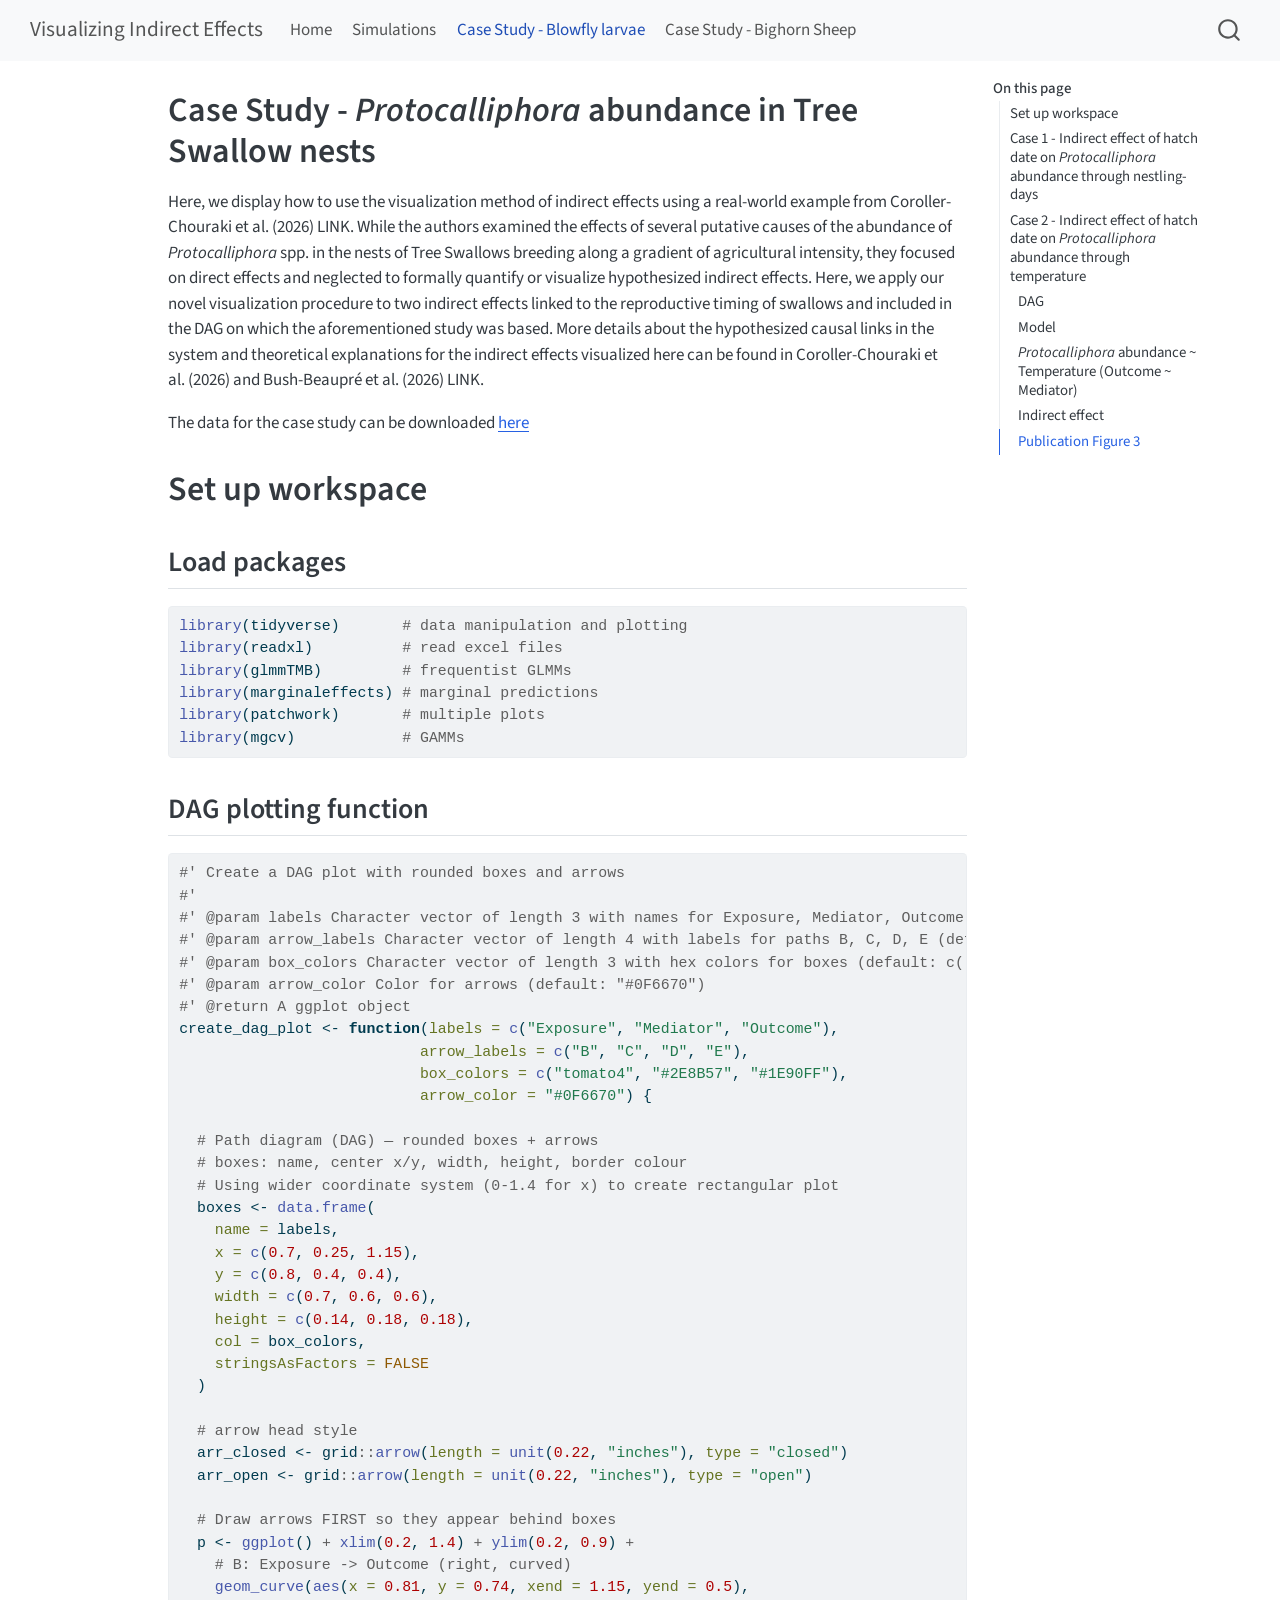
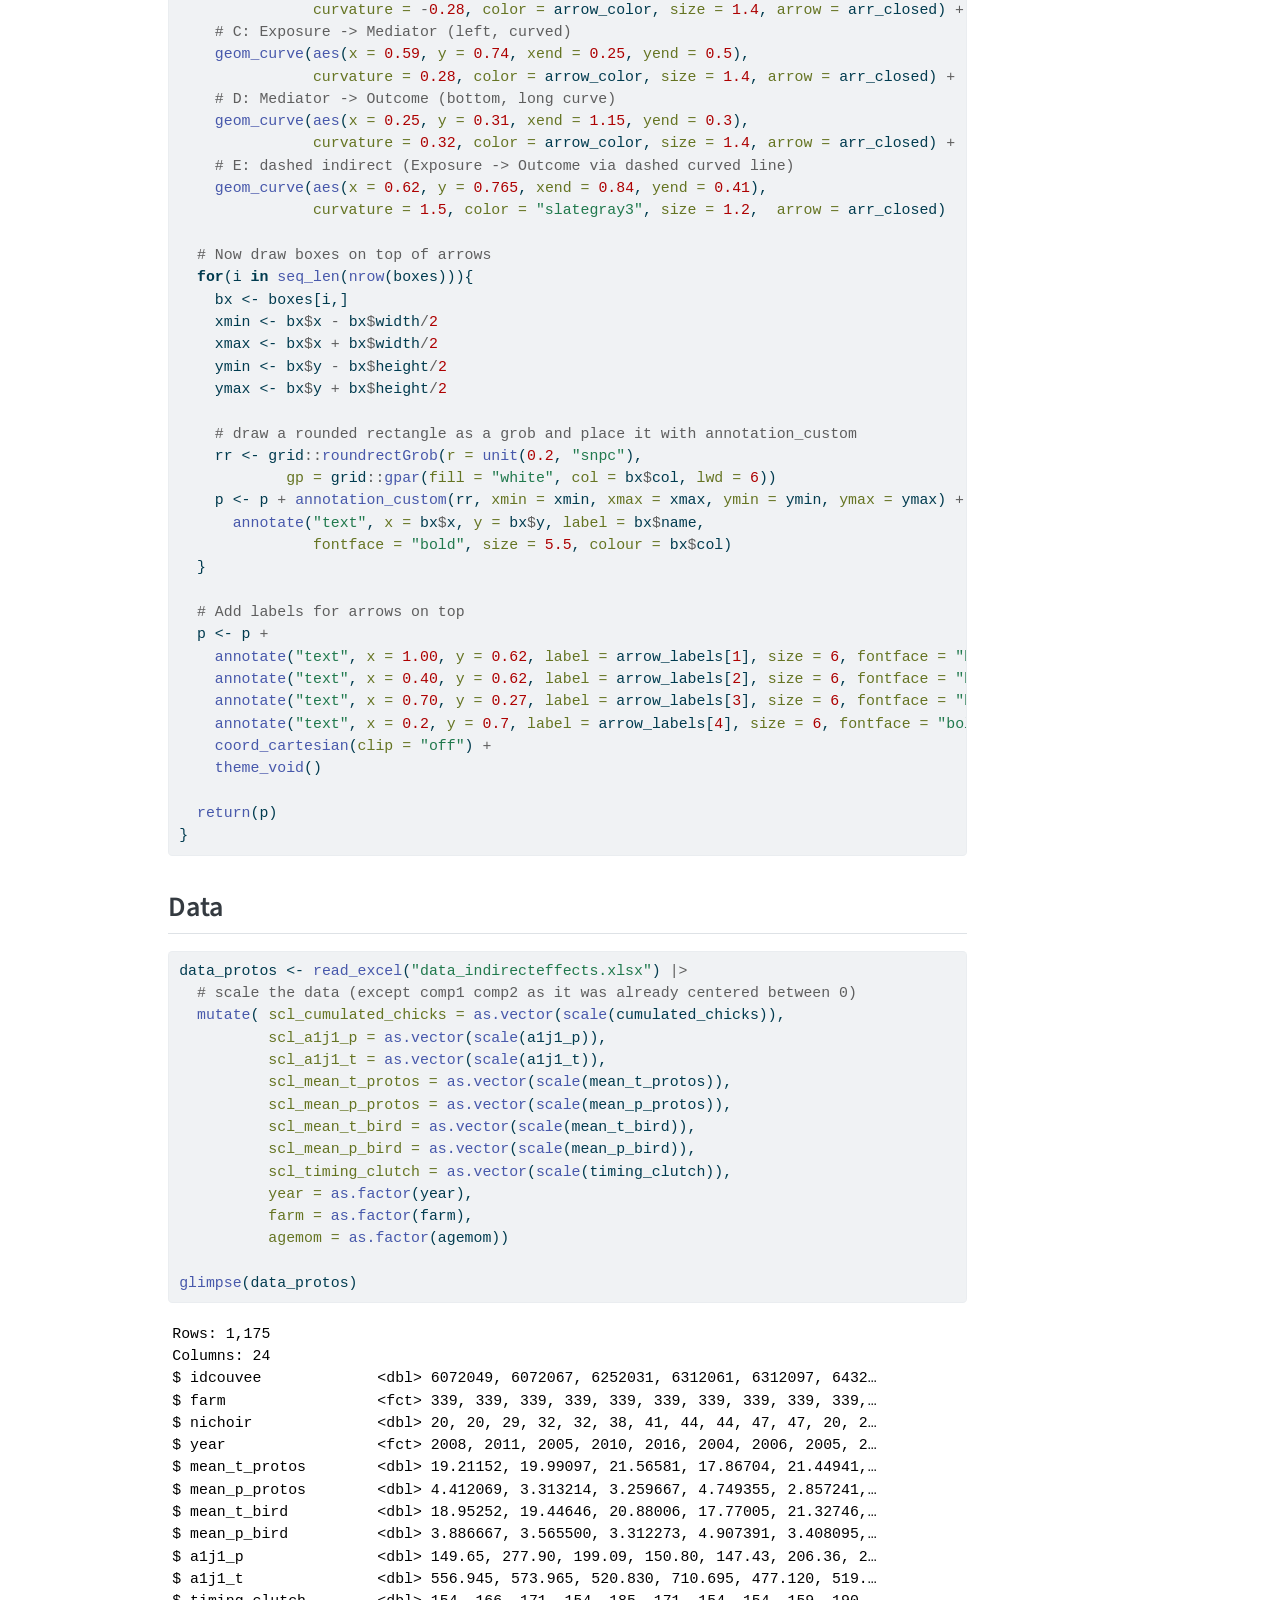
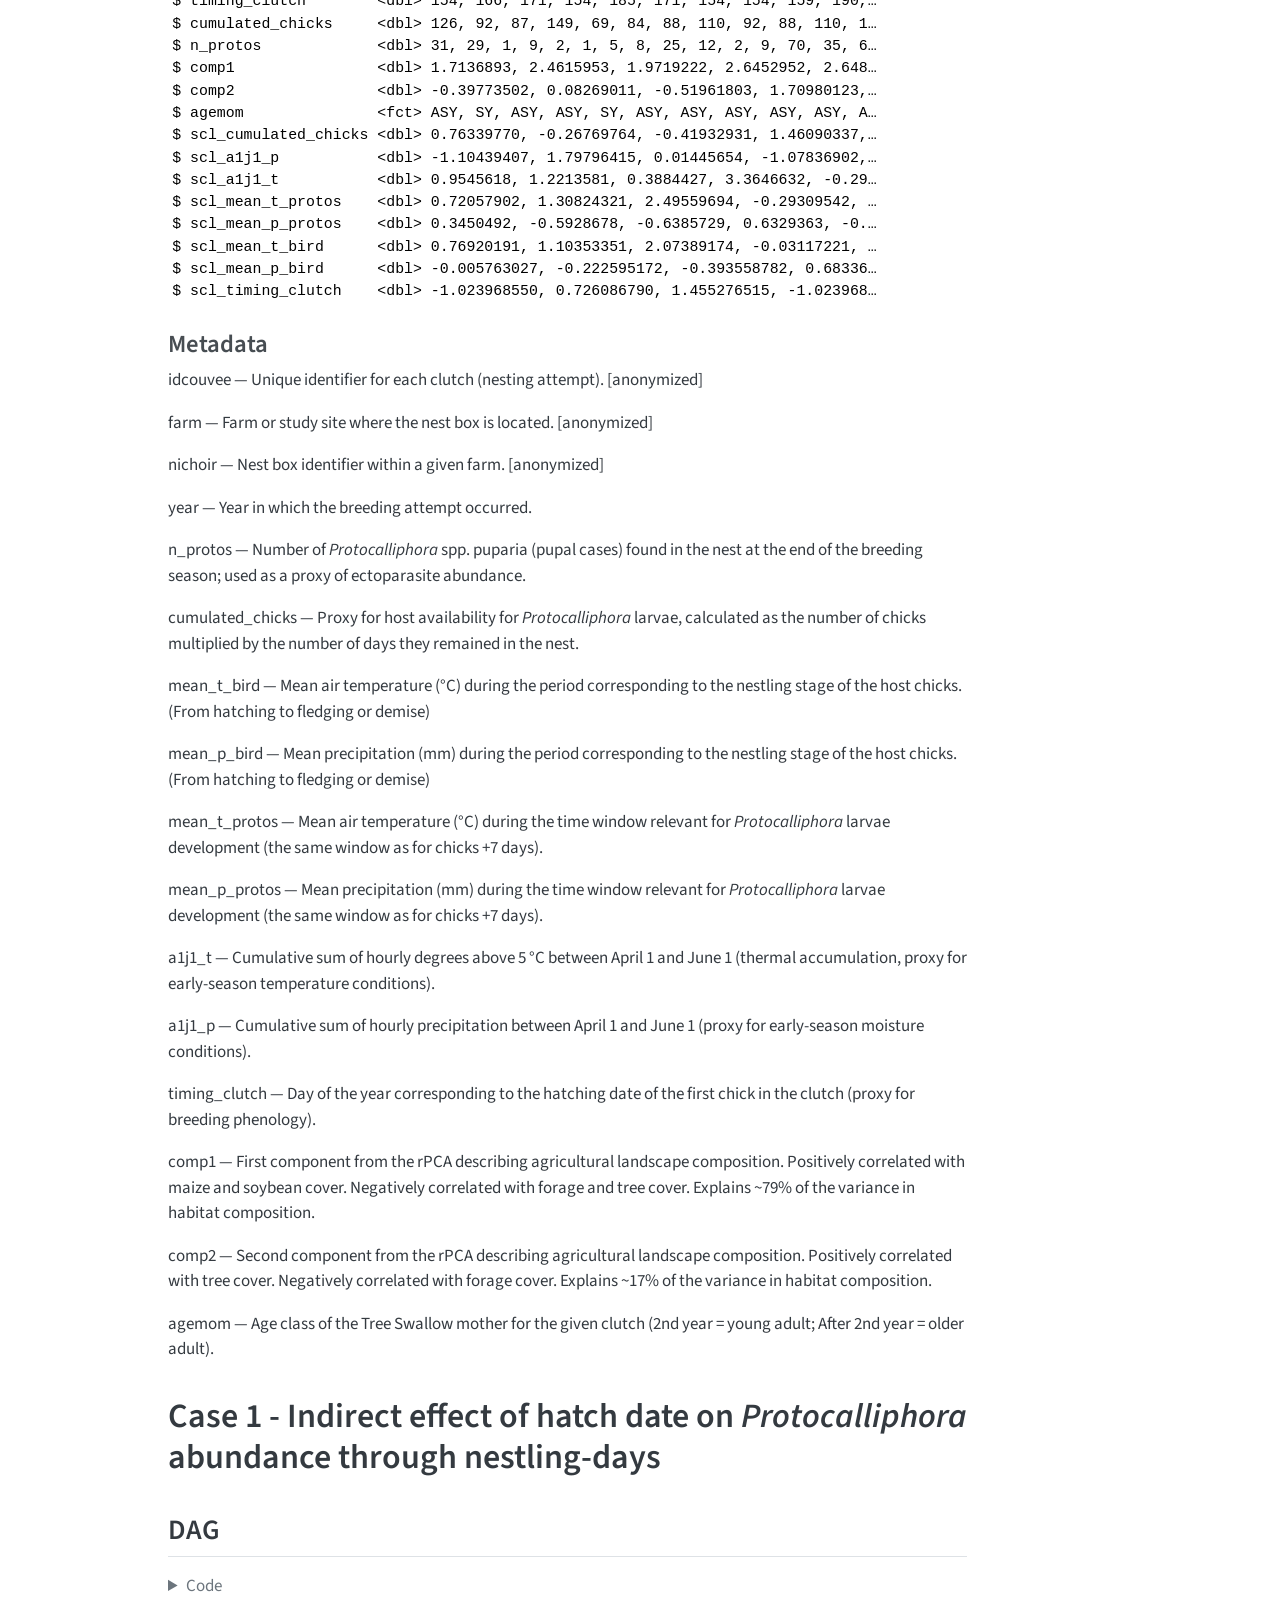
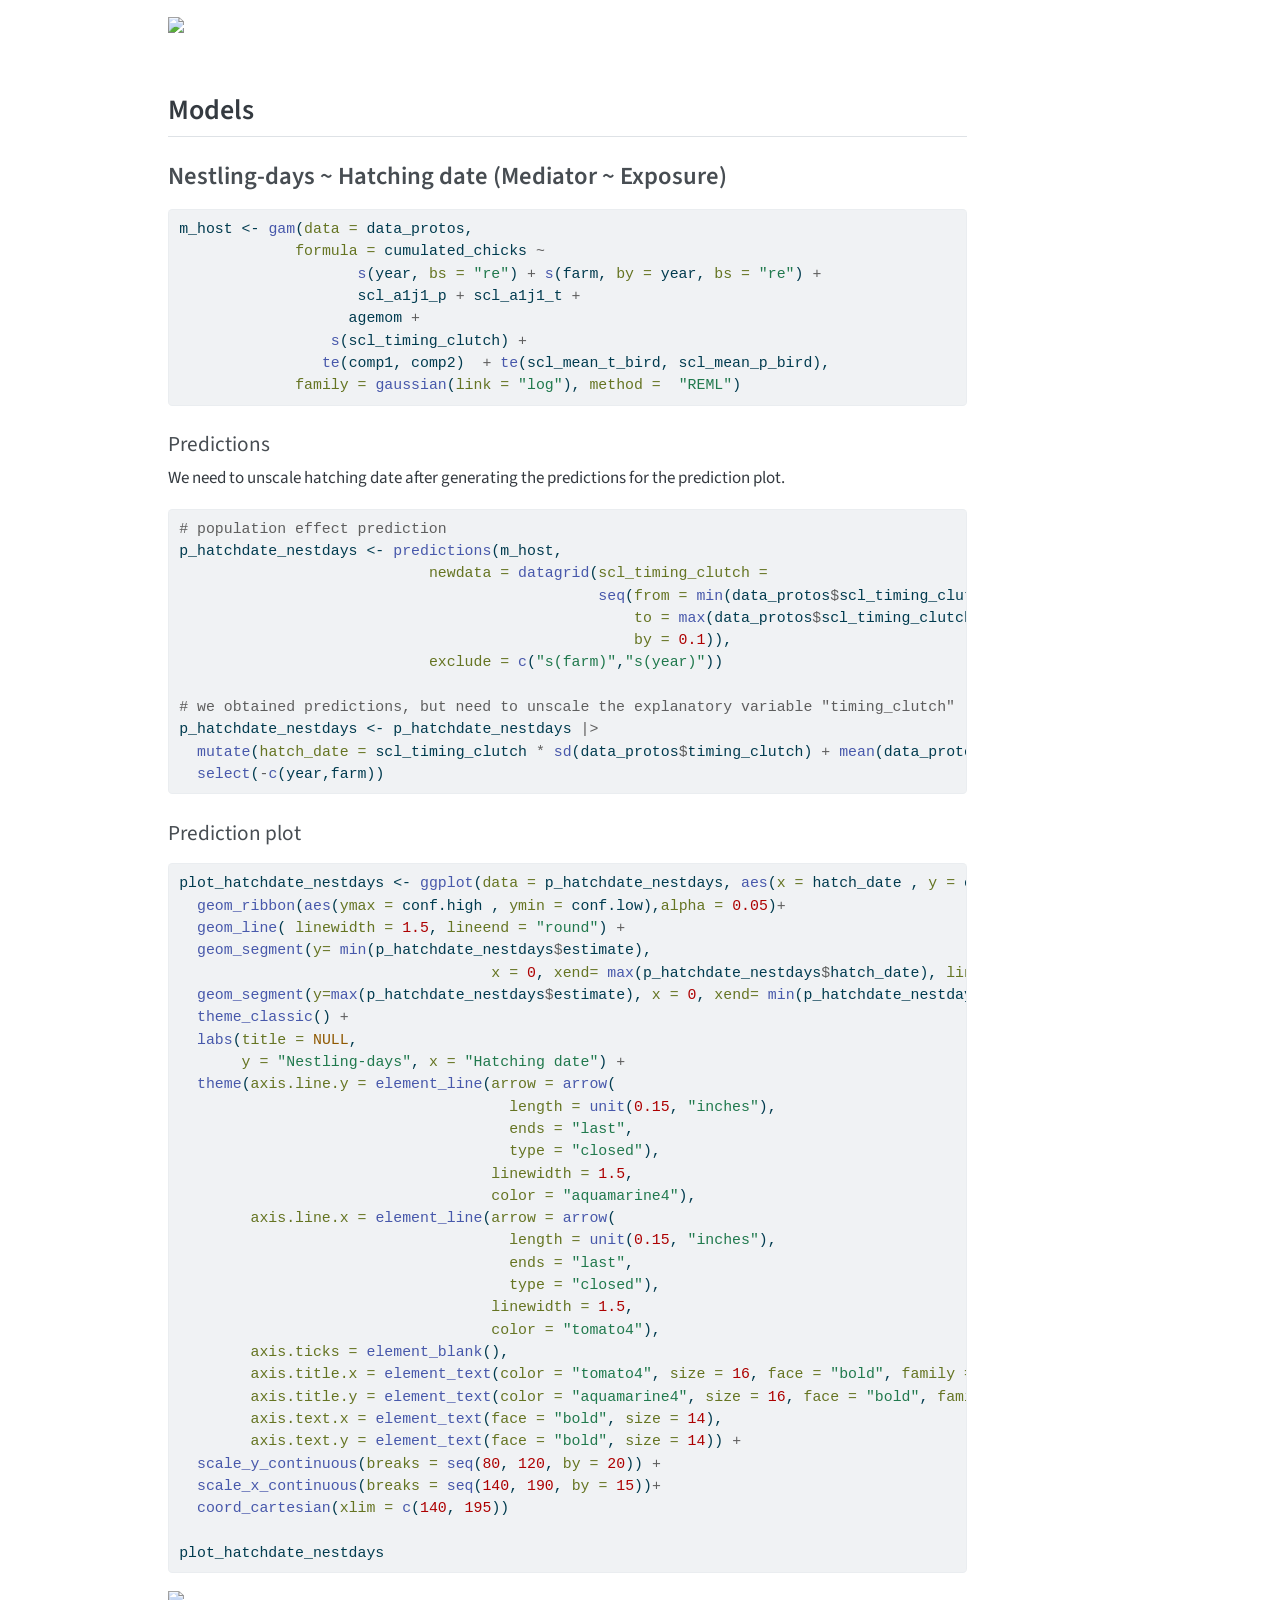
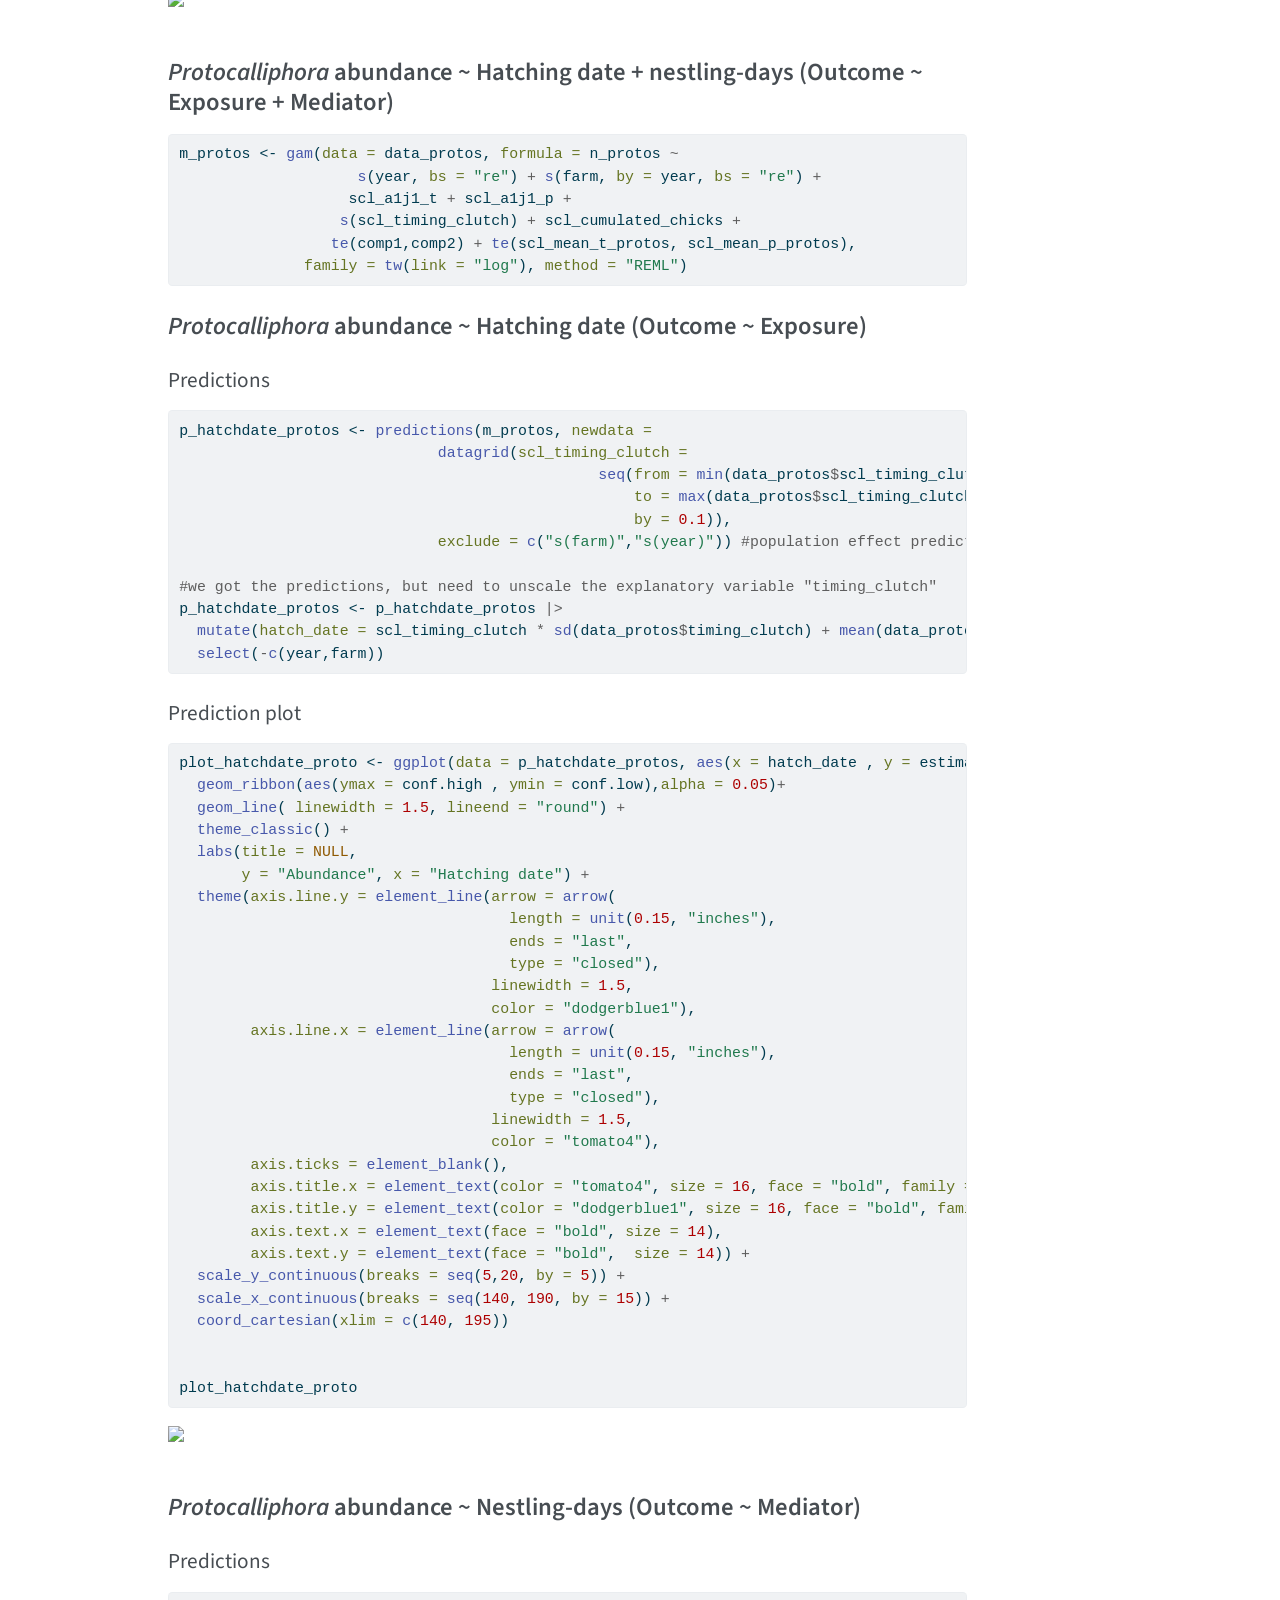
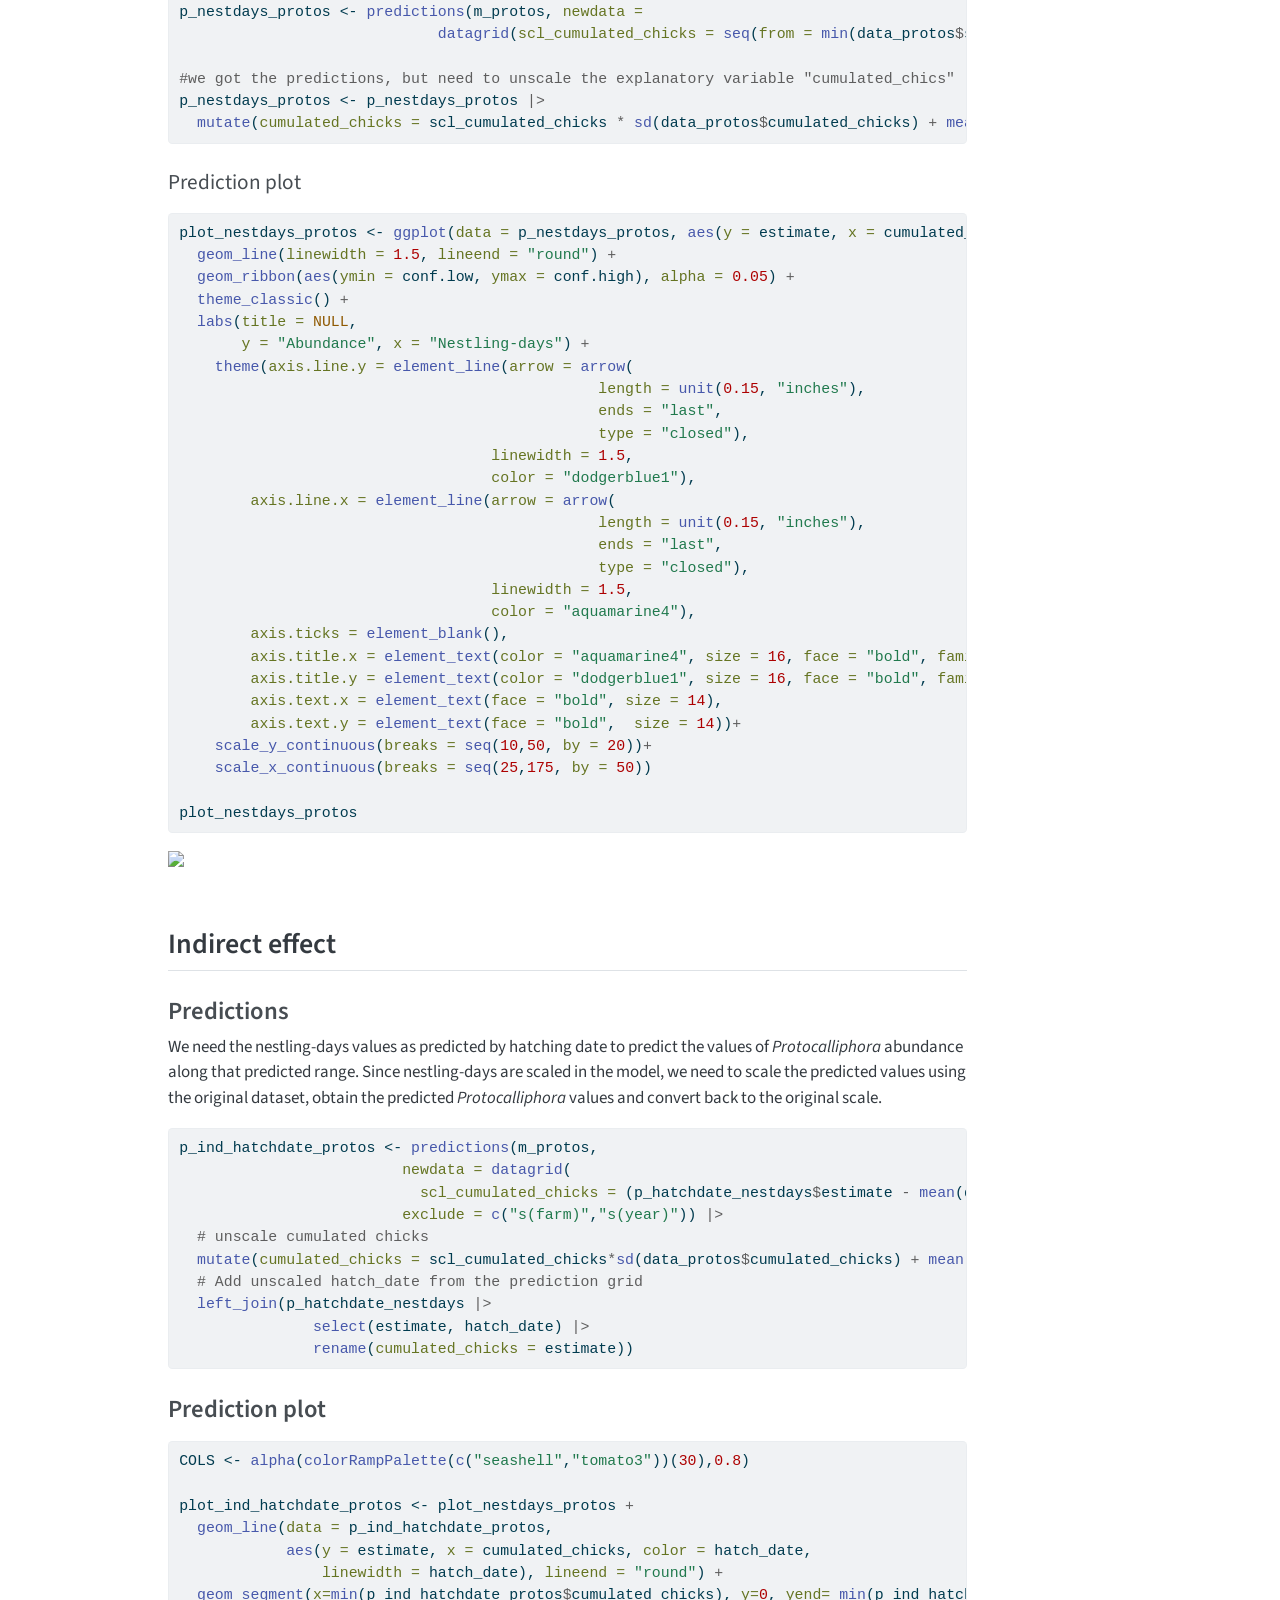
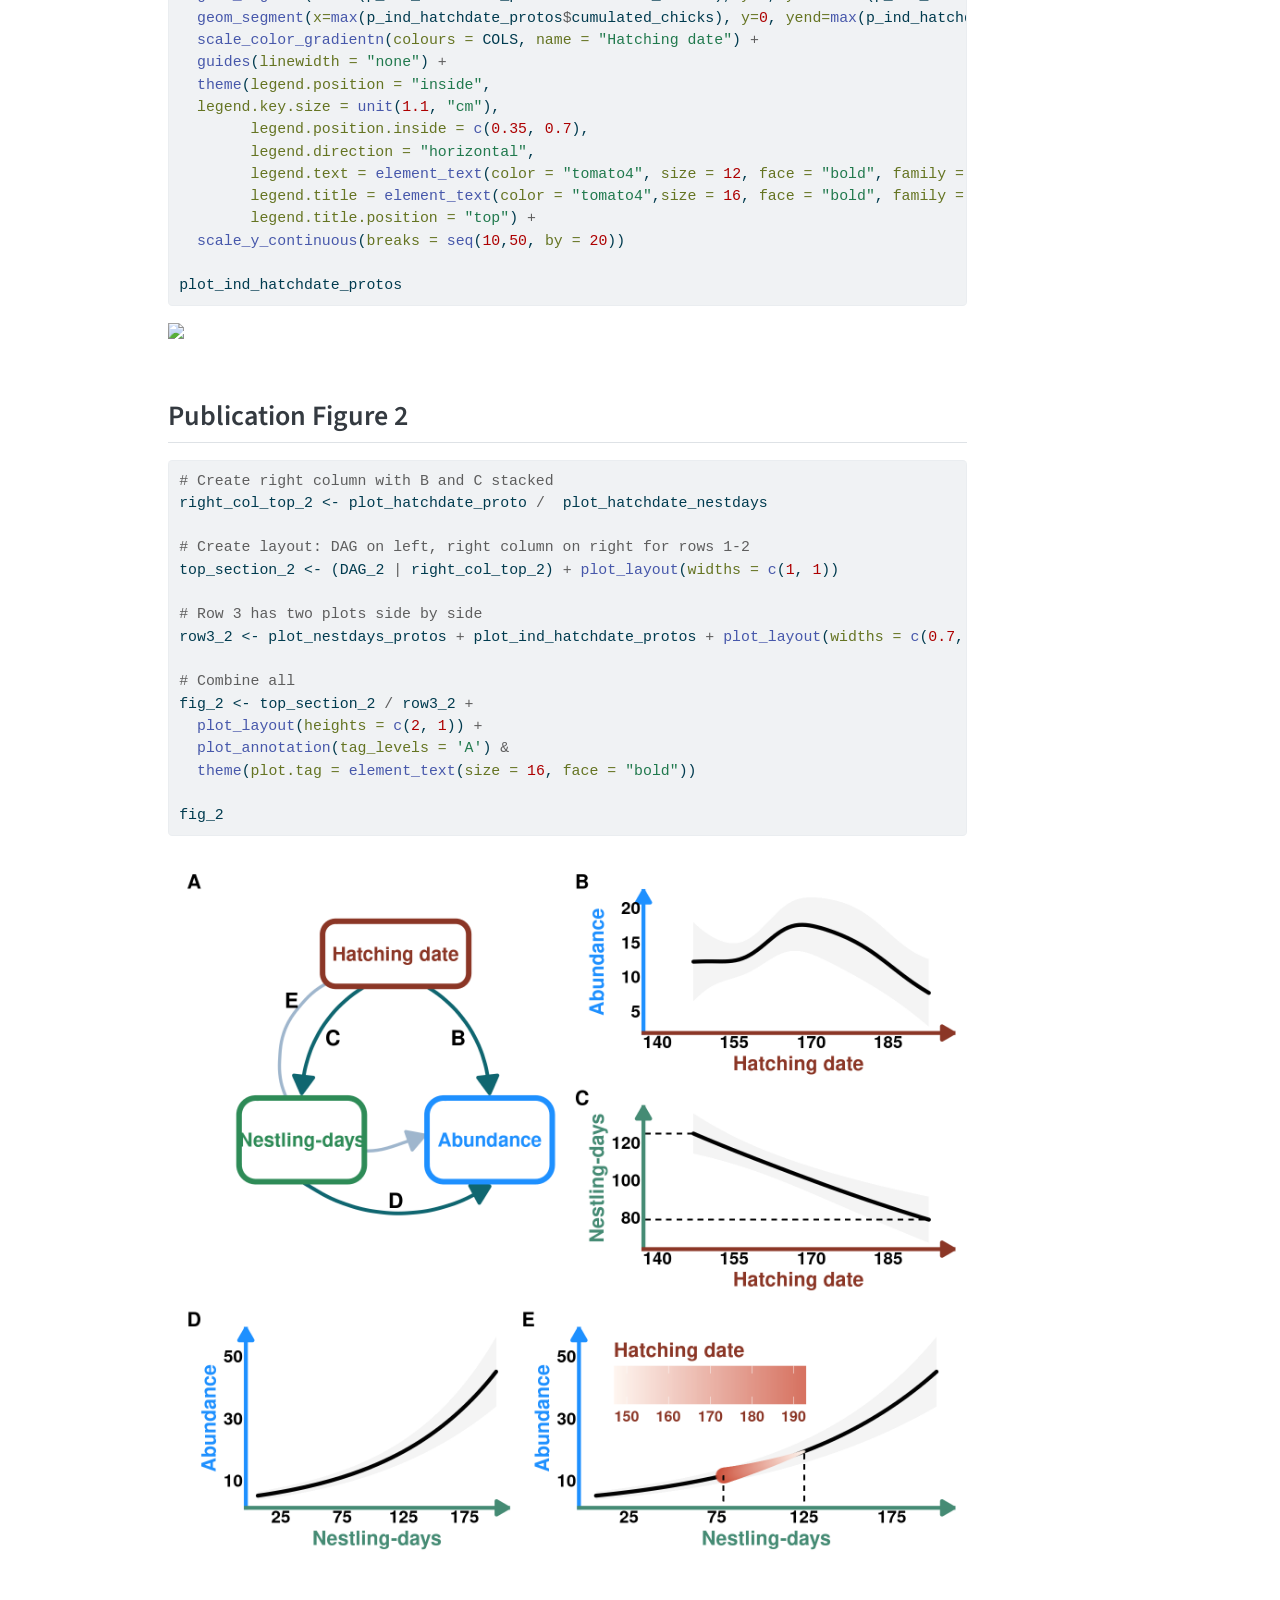
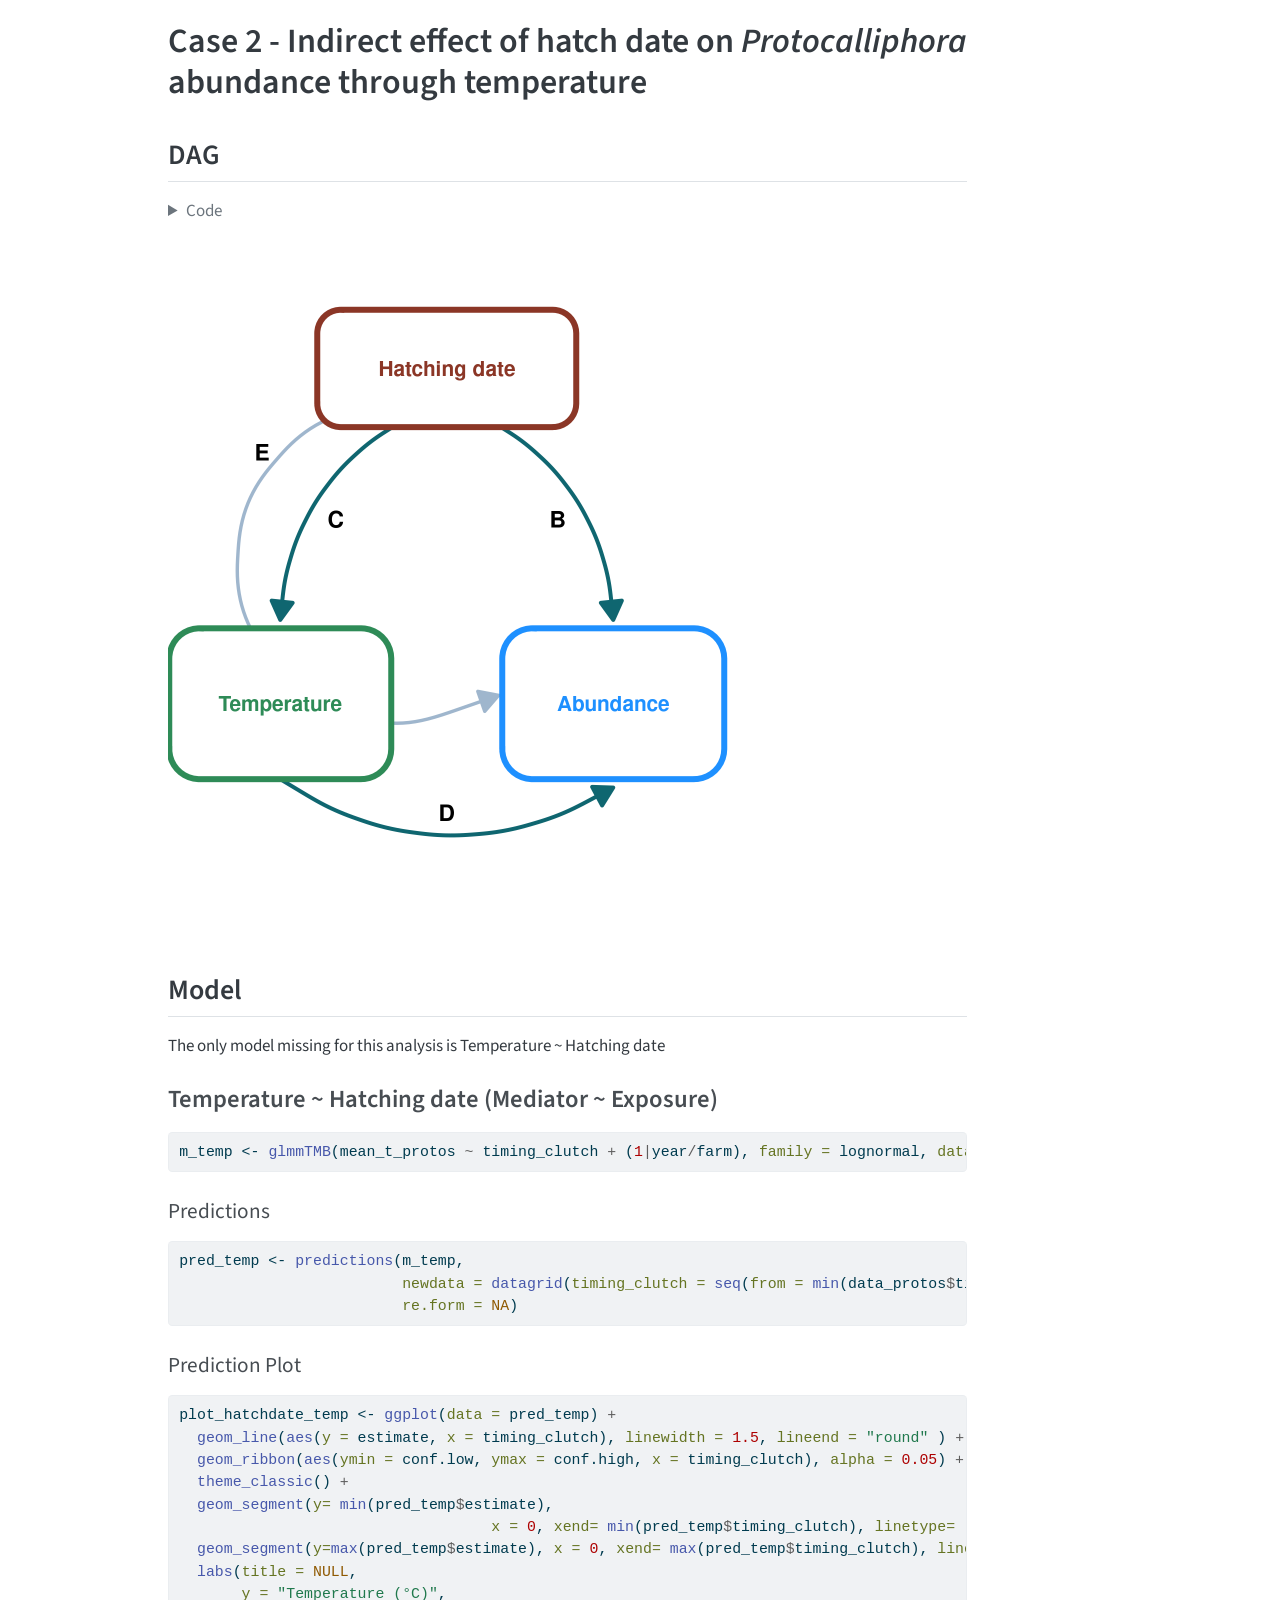
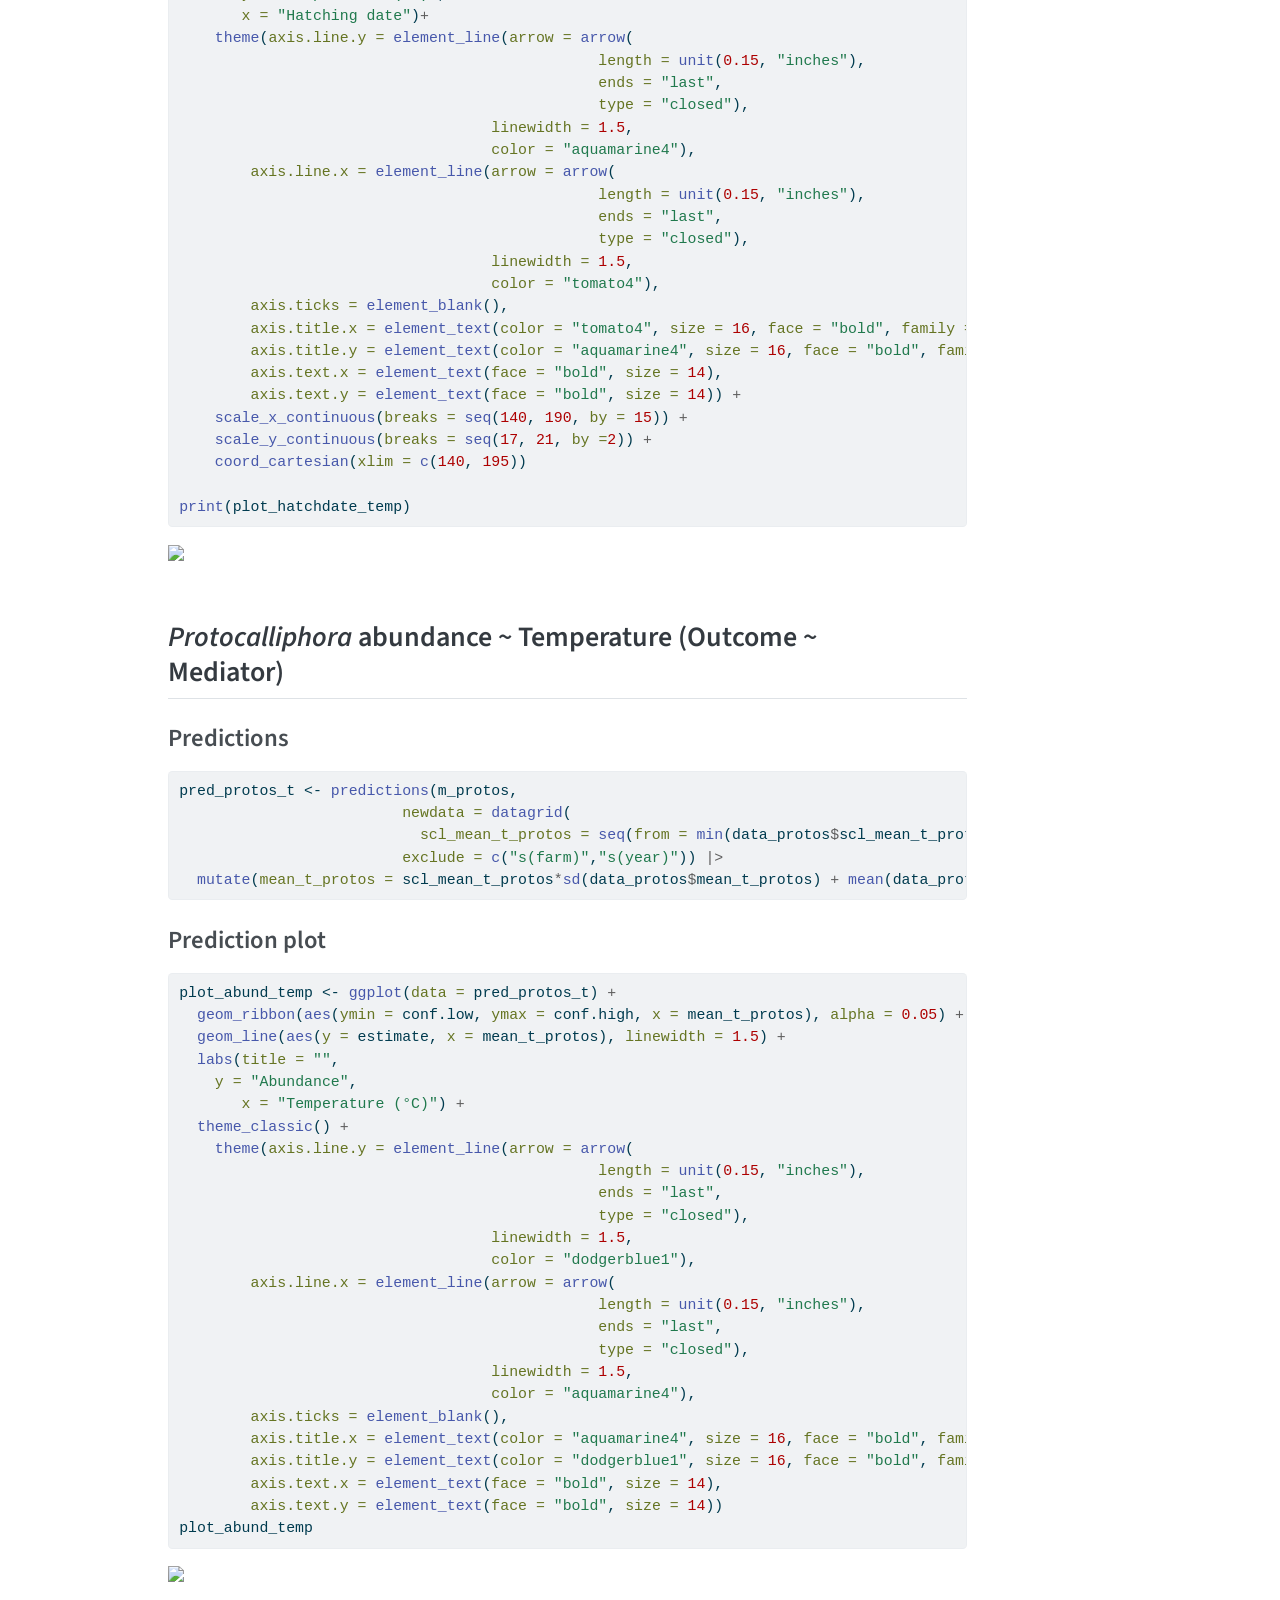
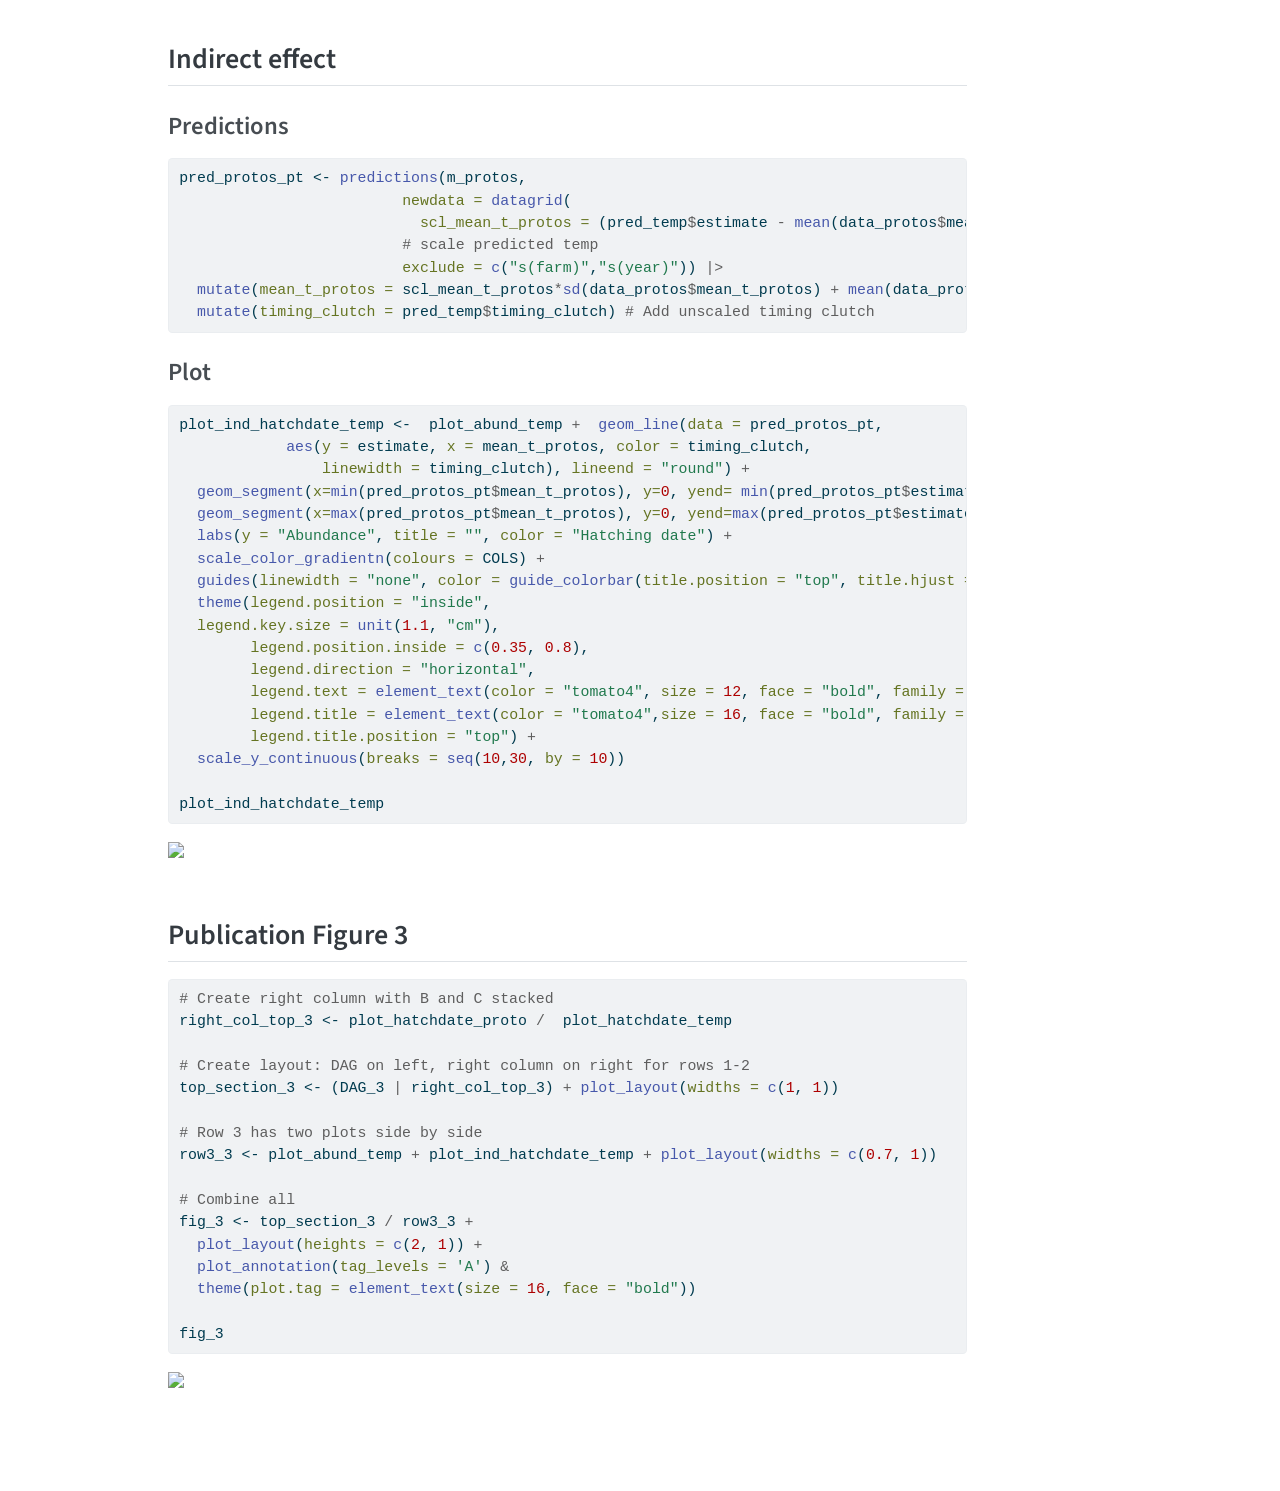
==== commit 53b9e216: "Add Bighorn Sheep case study to navigation and rename Blowfly case study tab" ====
--- a/docs/case_study.html
+++ b/docs/case_study.html
@@ -132,7 +132,11 @@
   </li>  
   <li class="nav-item">
     <a class="nav-link active" href="./case_study.html" aria-current="page"> 
-<span class="menu-text">Case Study</span></a>
+<span class="menu-text">Case Study - Blowfly larvae</span></a>
+  </li>  
+  <li class="nav-item">
+    <a class="nav-link" href="./kallan_case_study.html"> 
+<span class="menu-text">Case Study - Bighorn Sheep</span></a>
   </li>  
 </ul>
           </div> <!-- /navcollapse -->
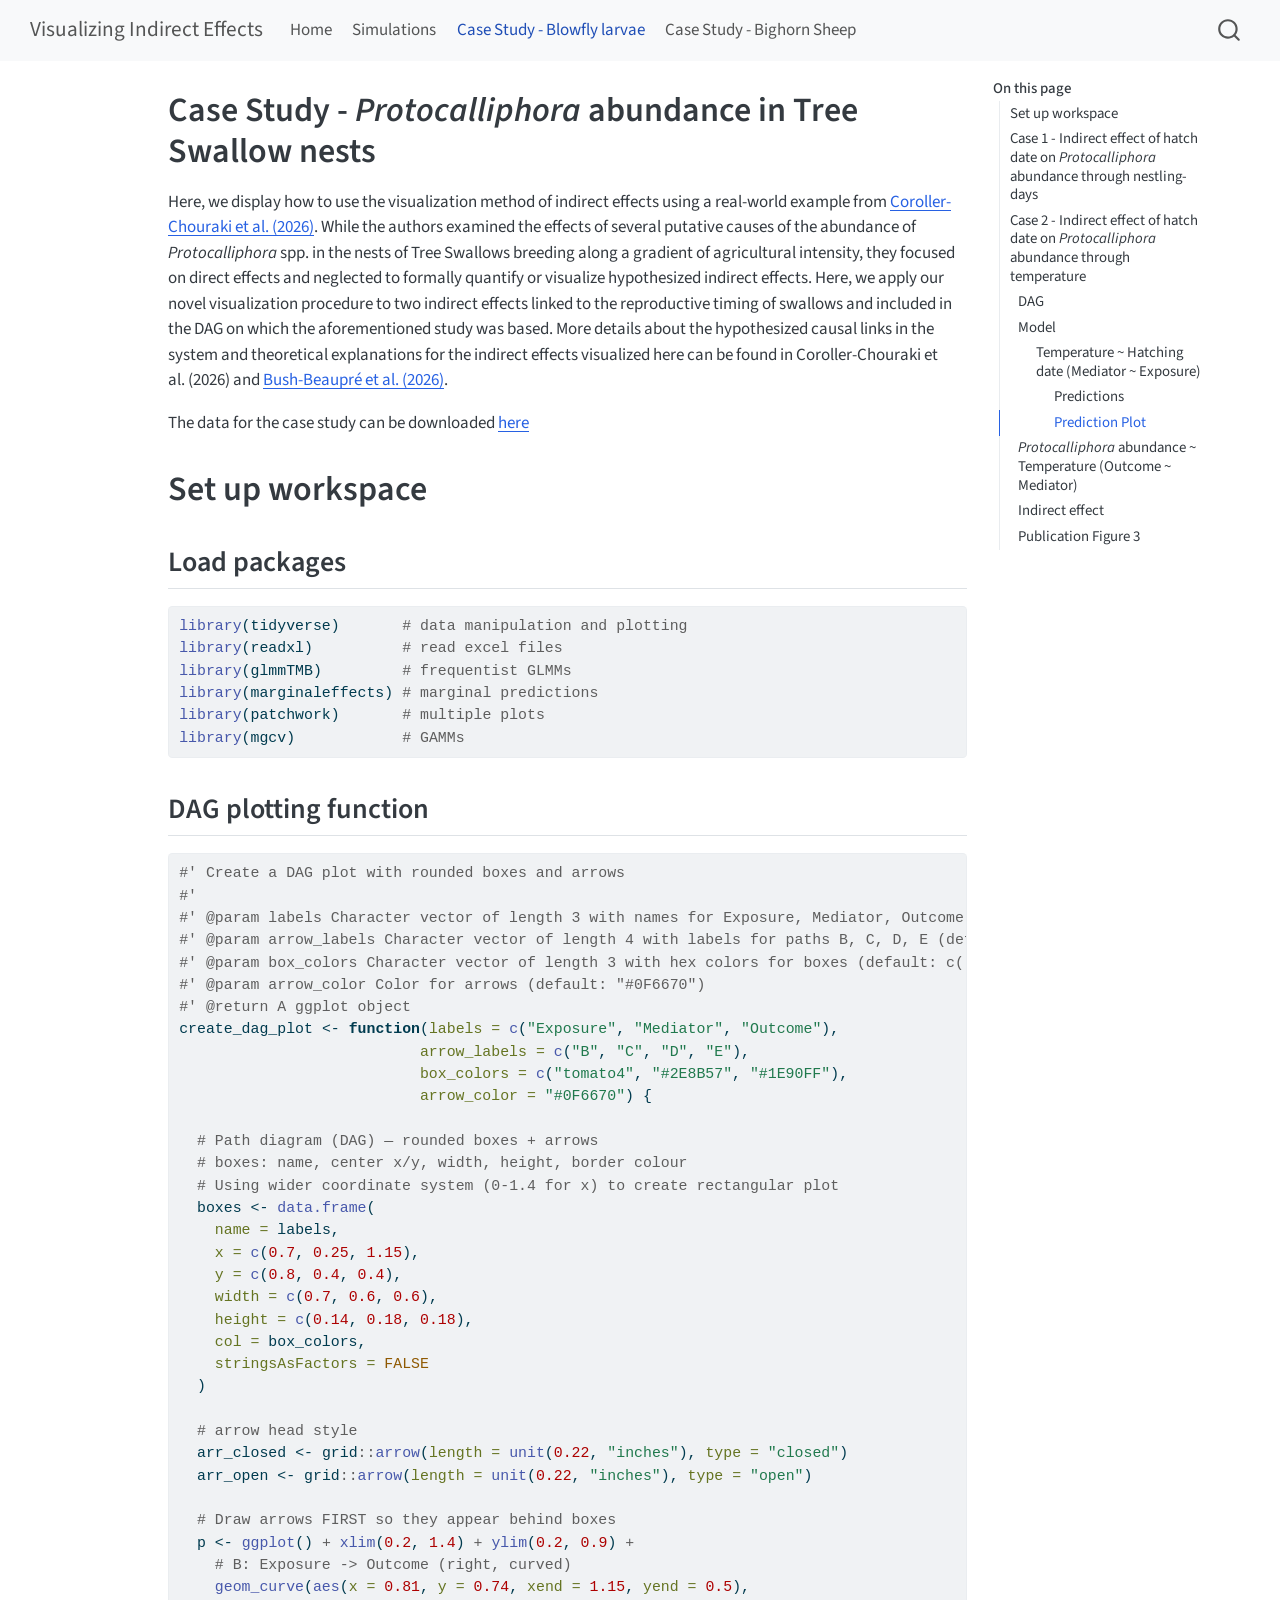
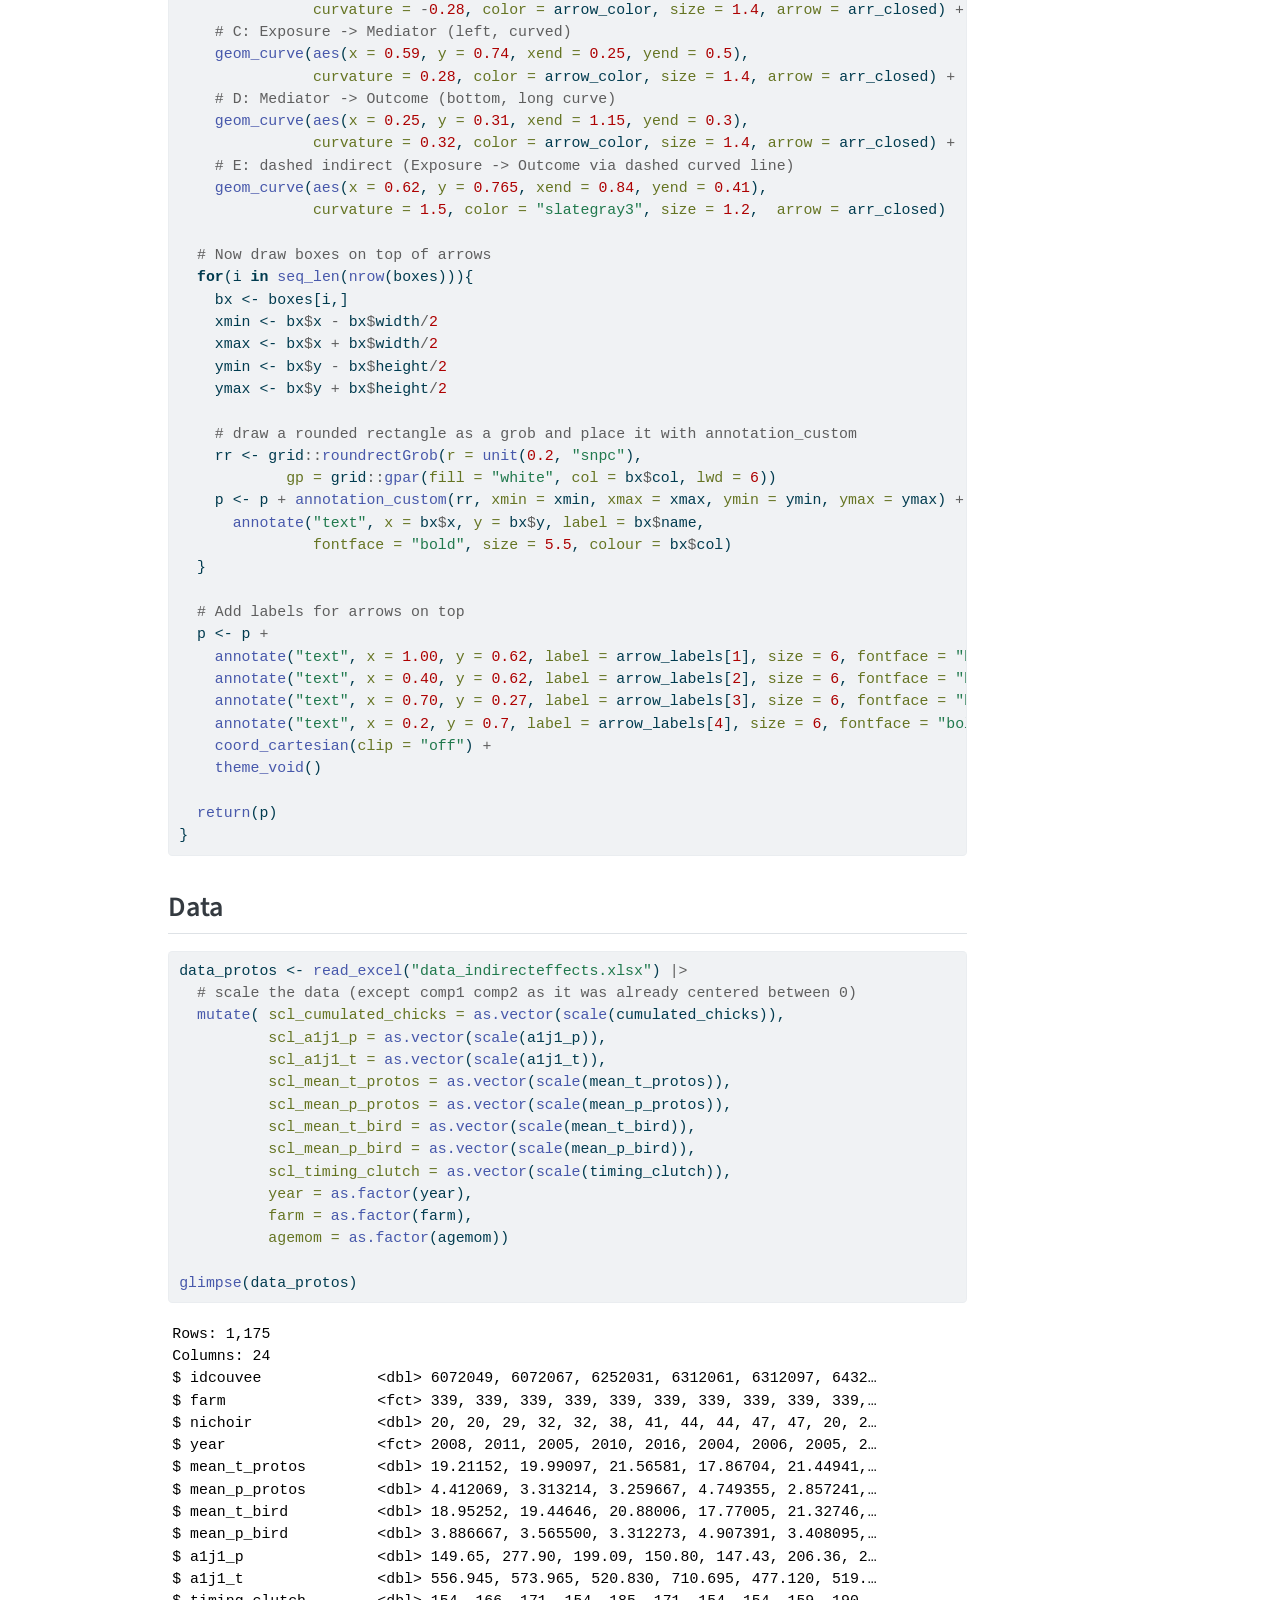
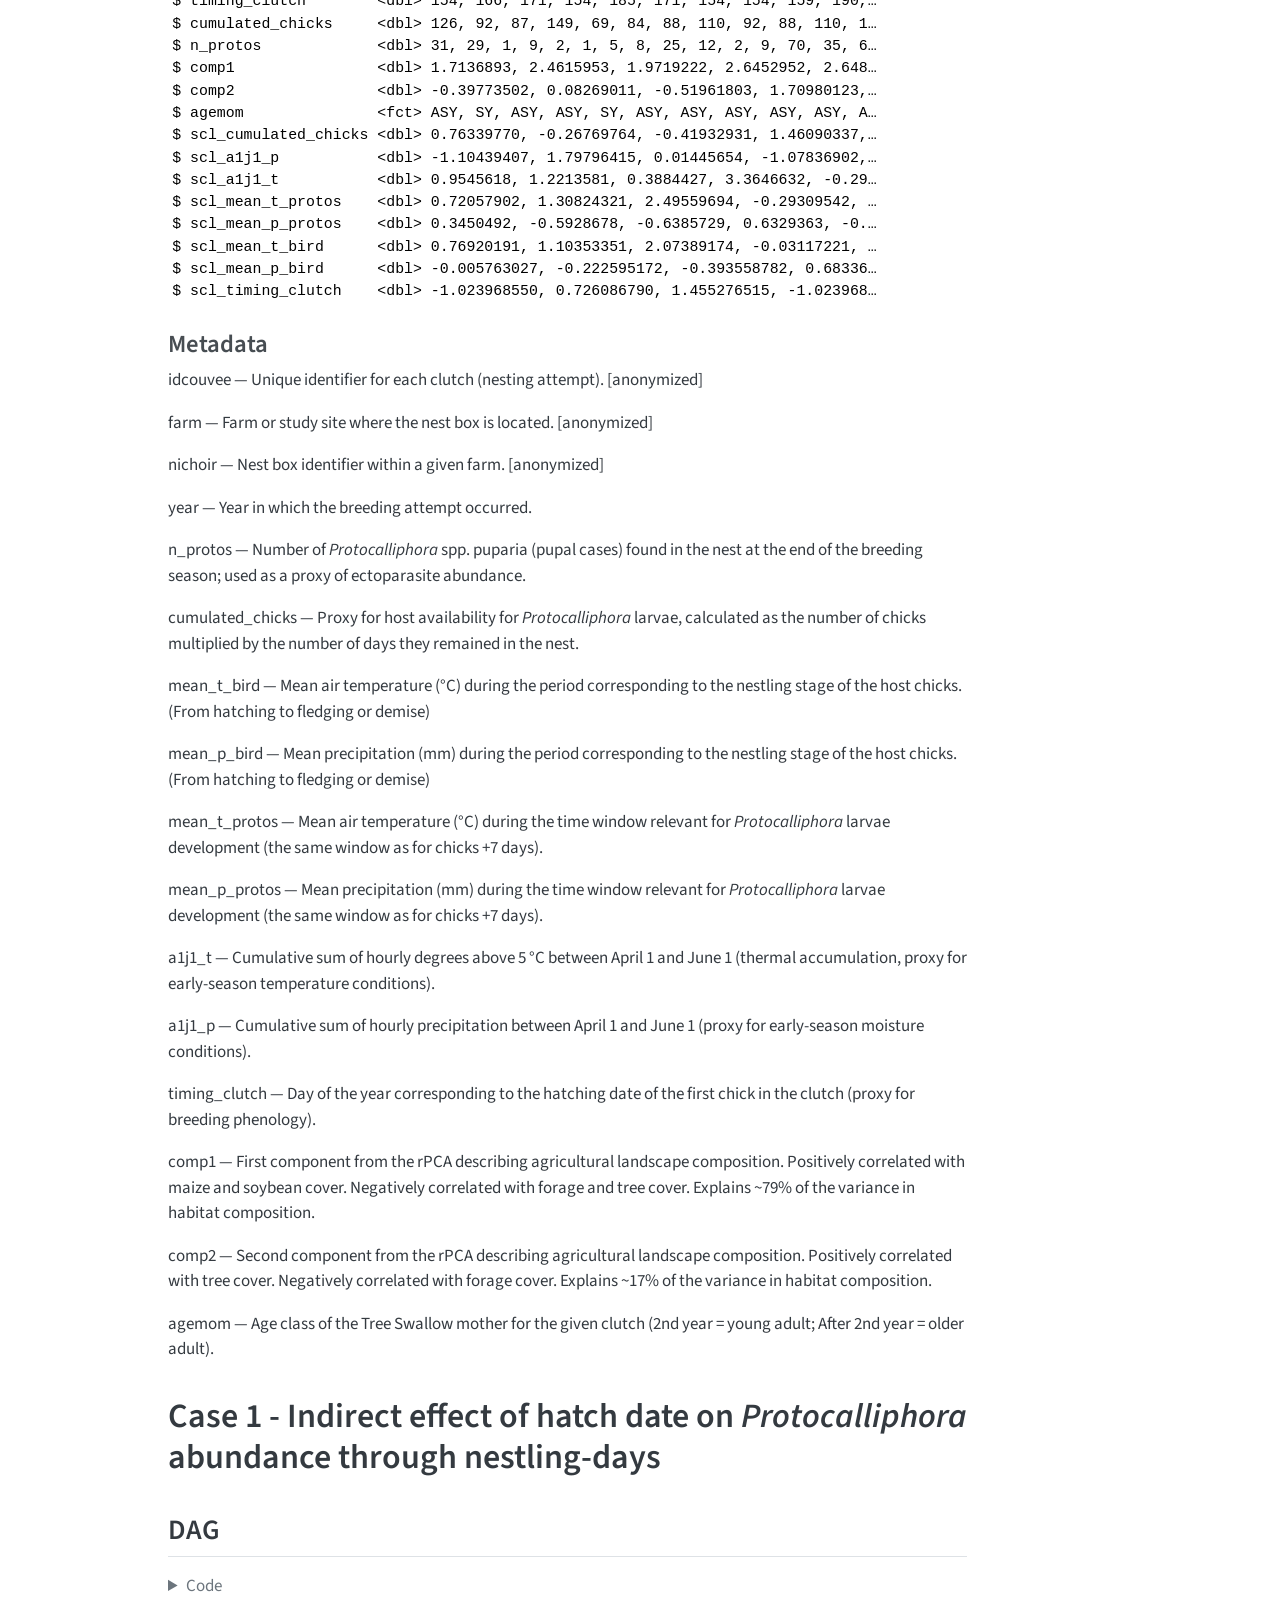
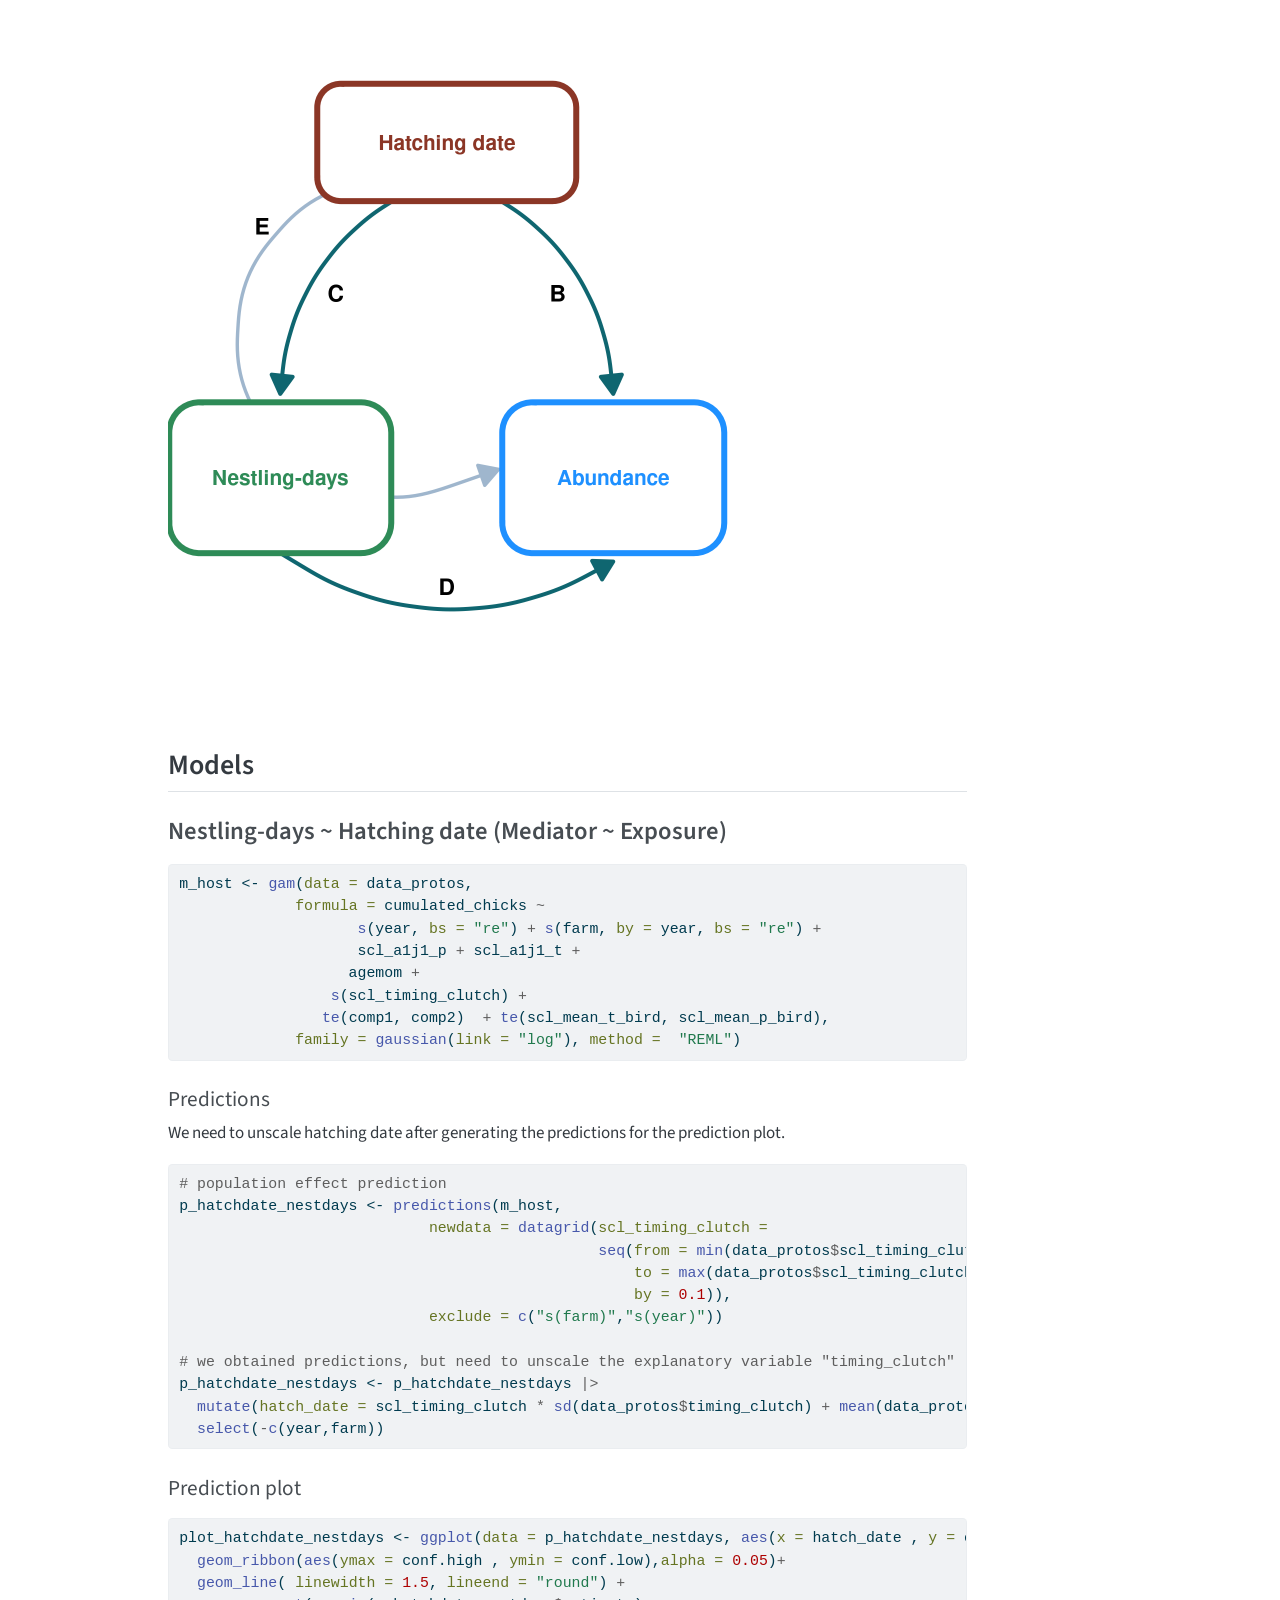
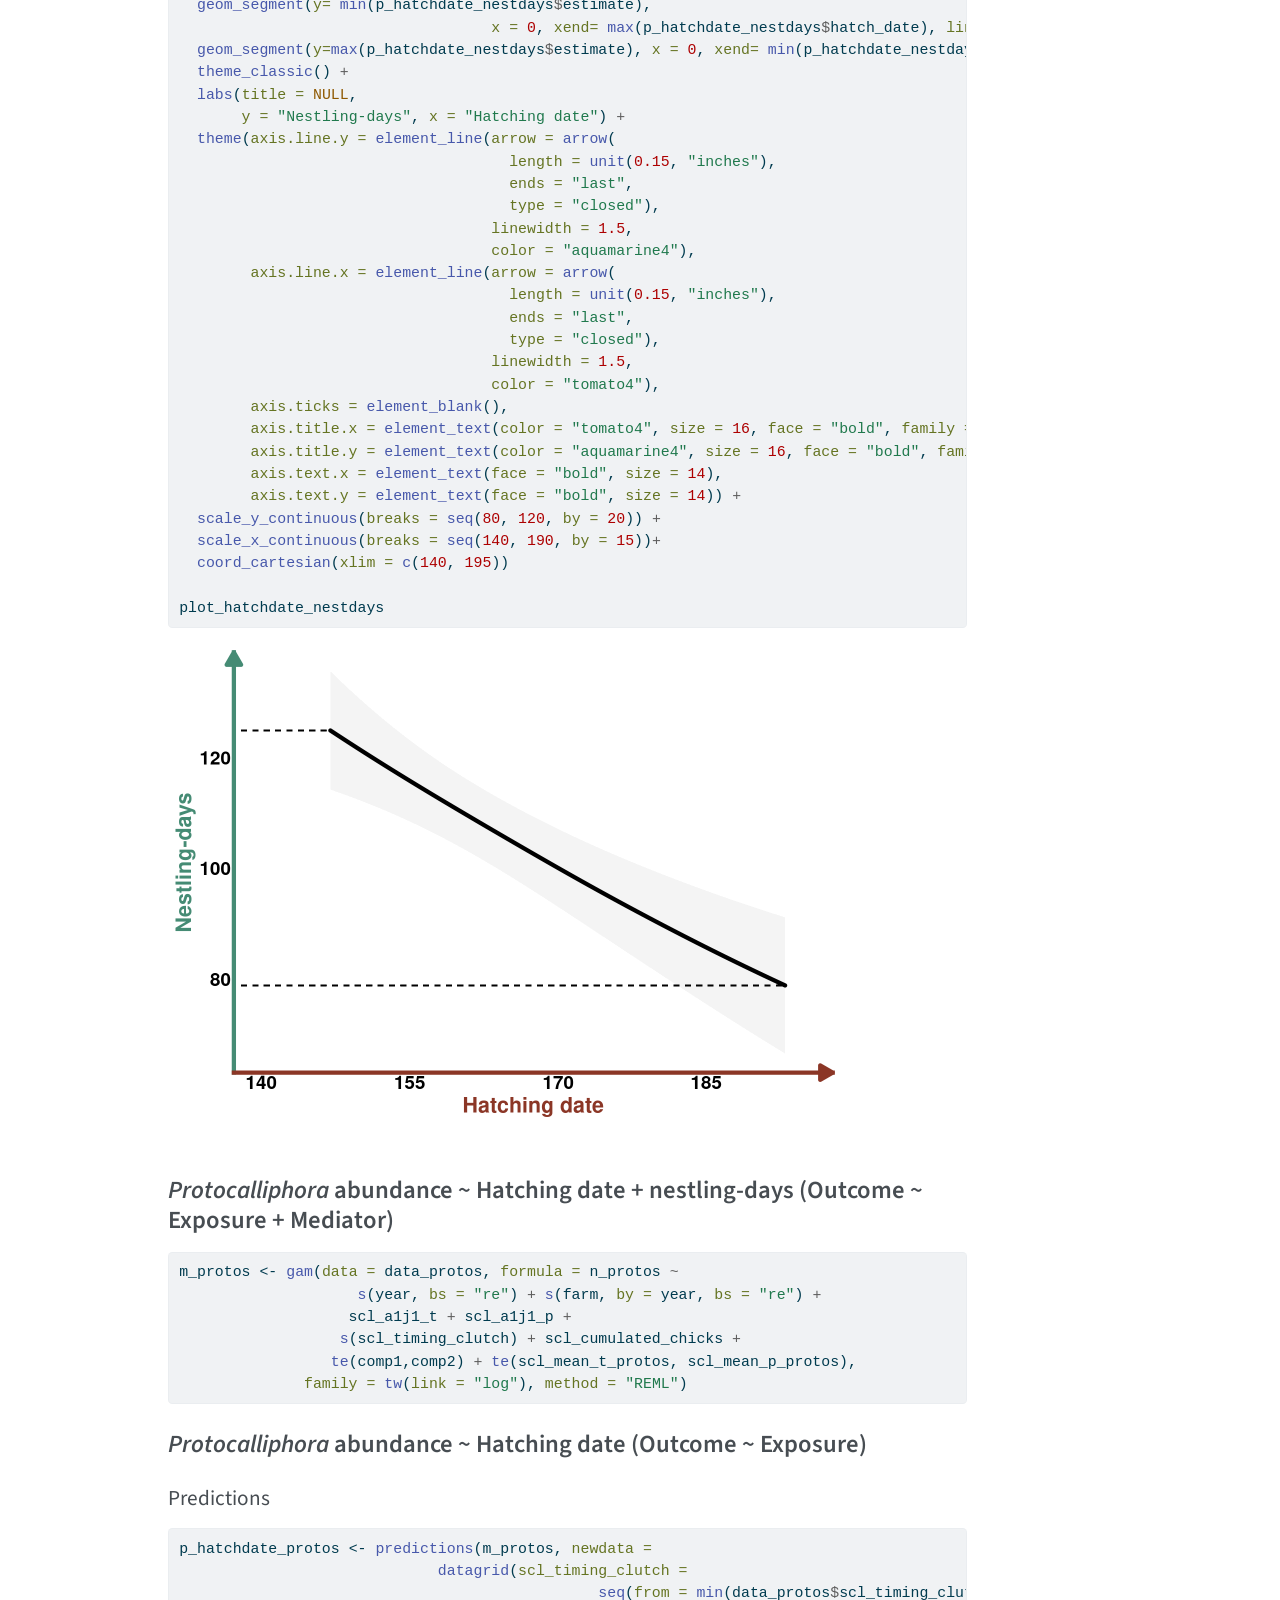
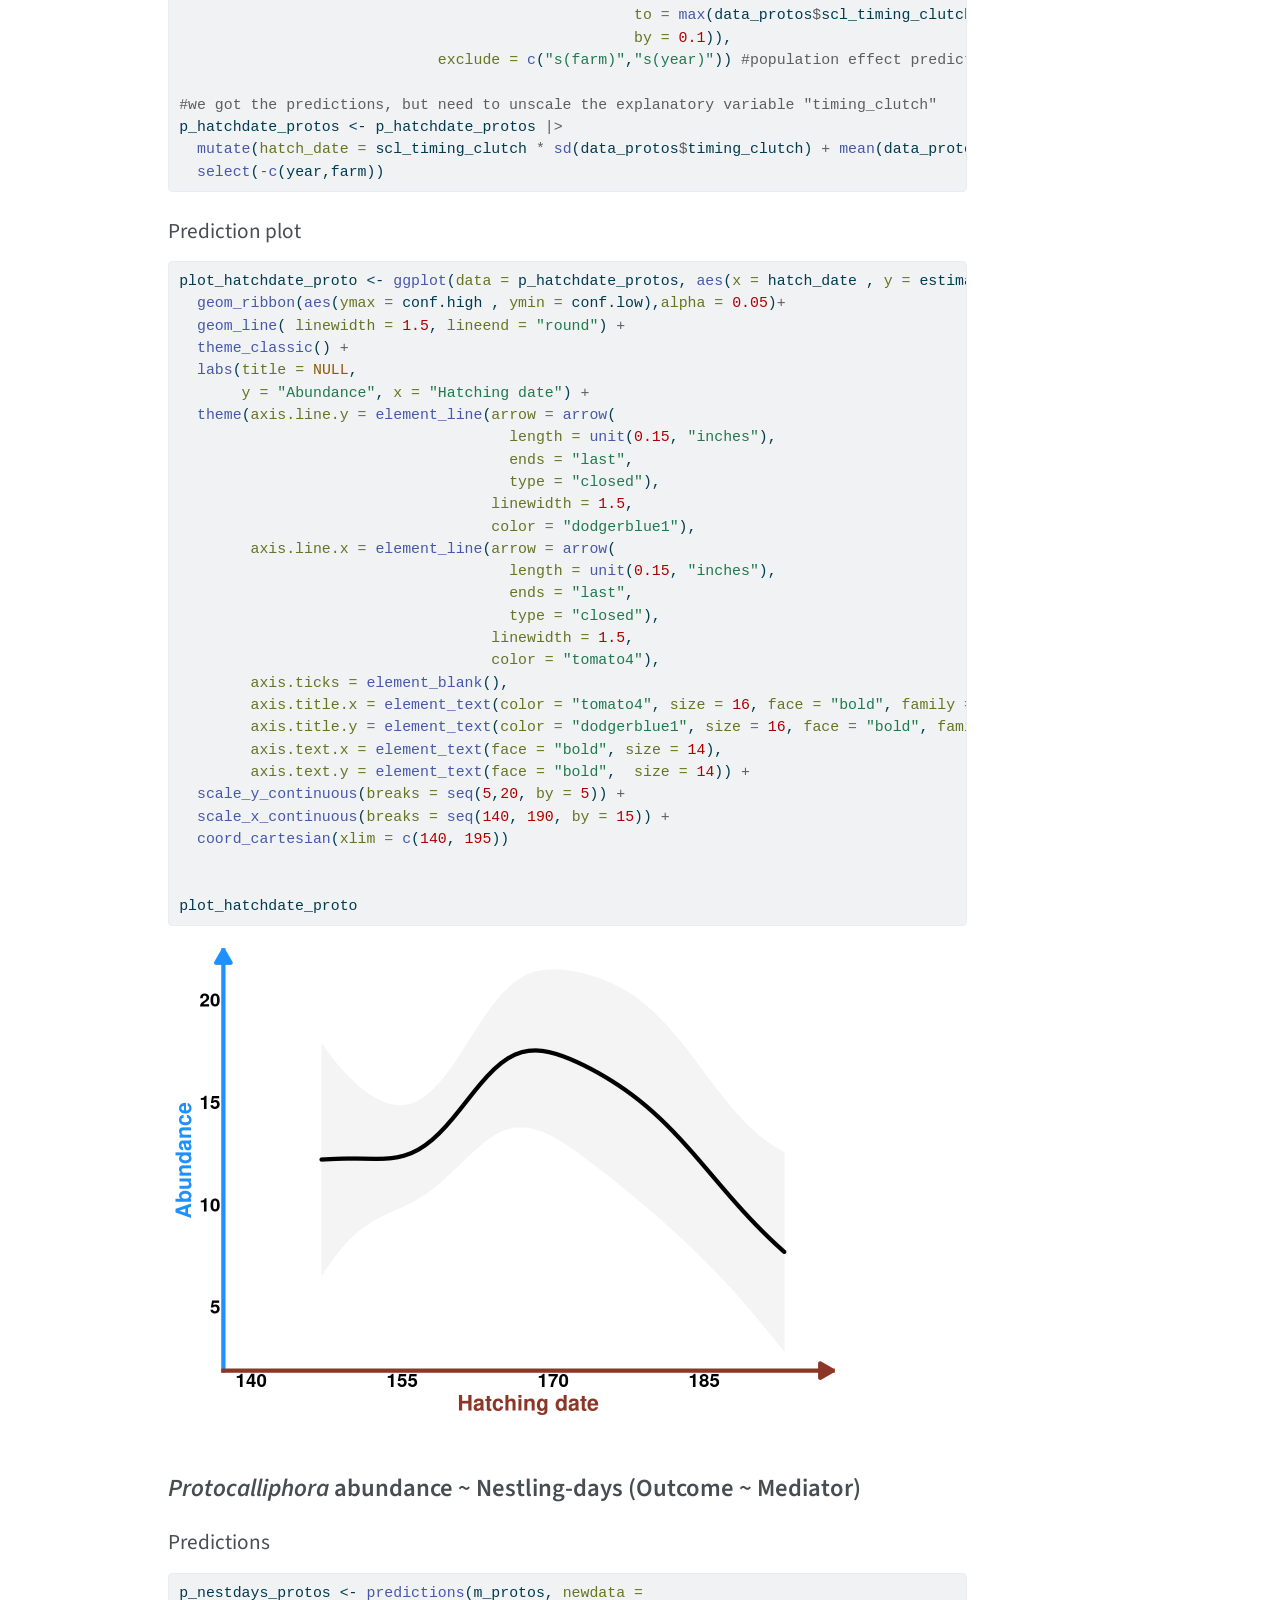
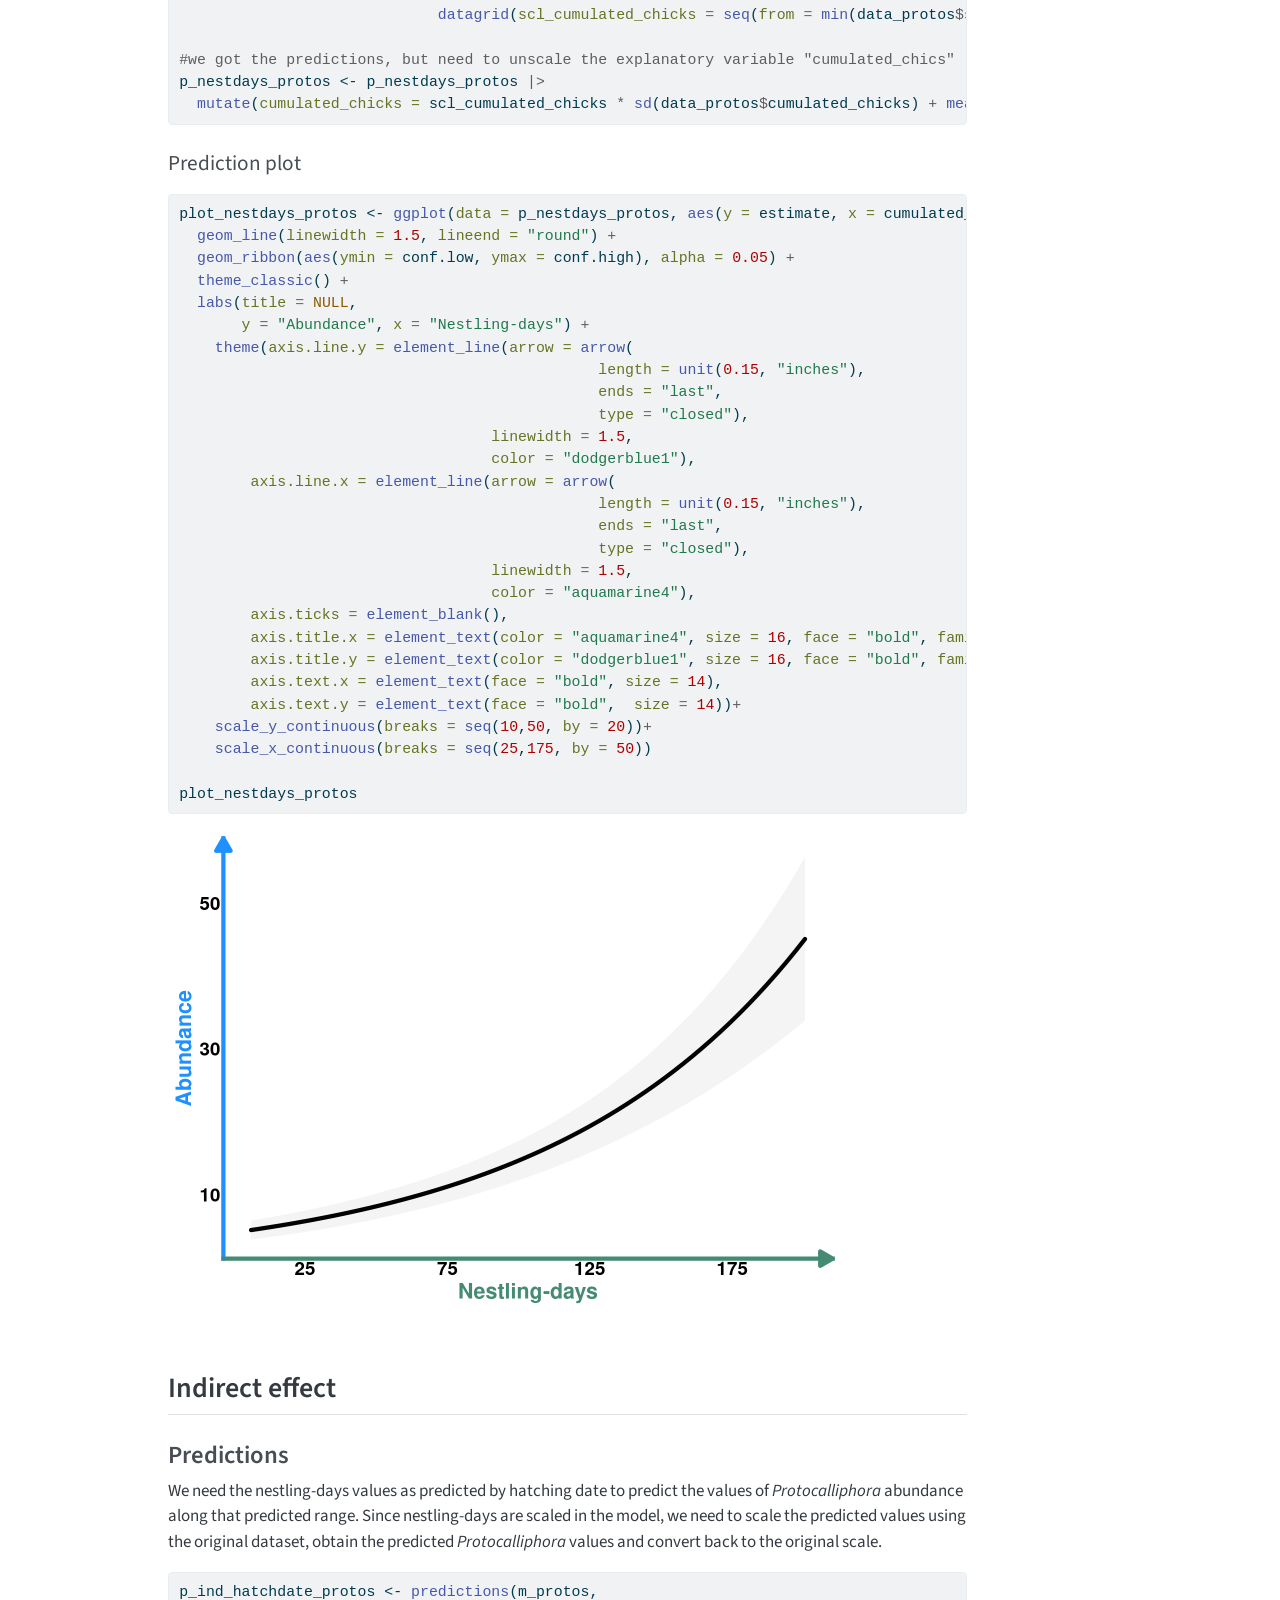
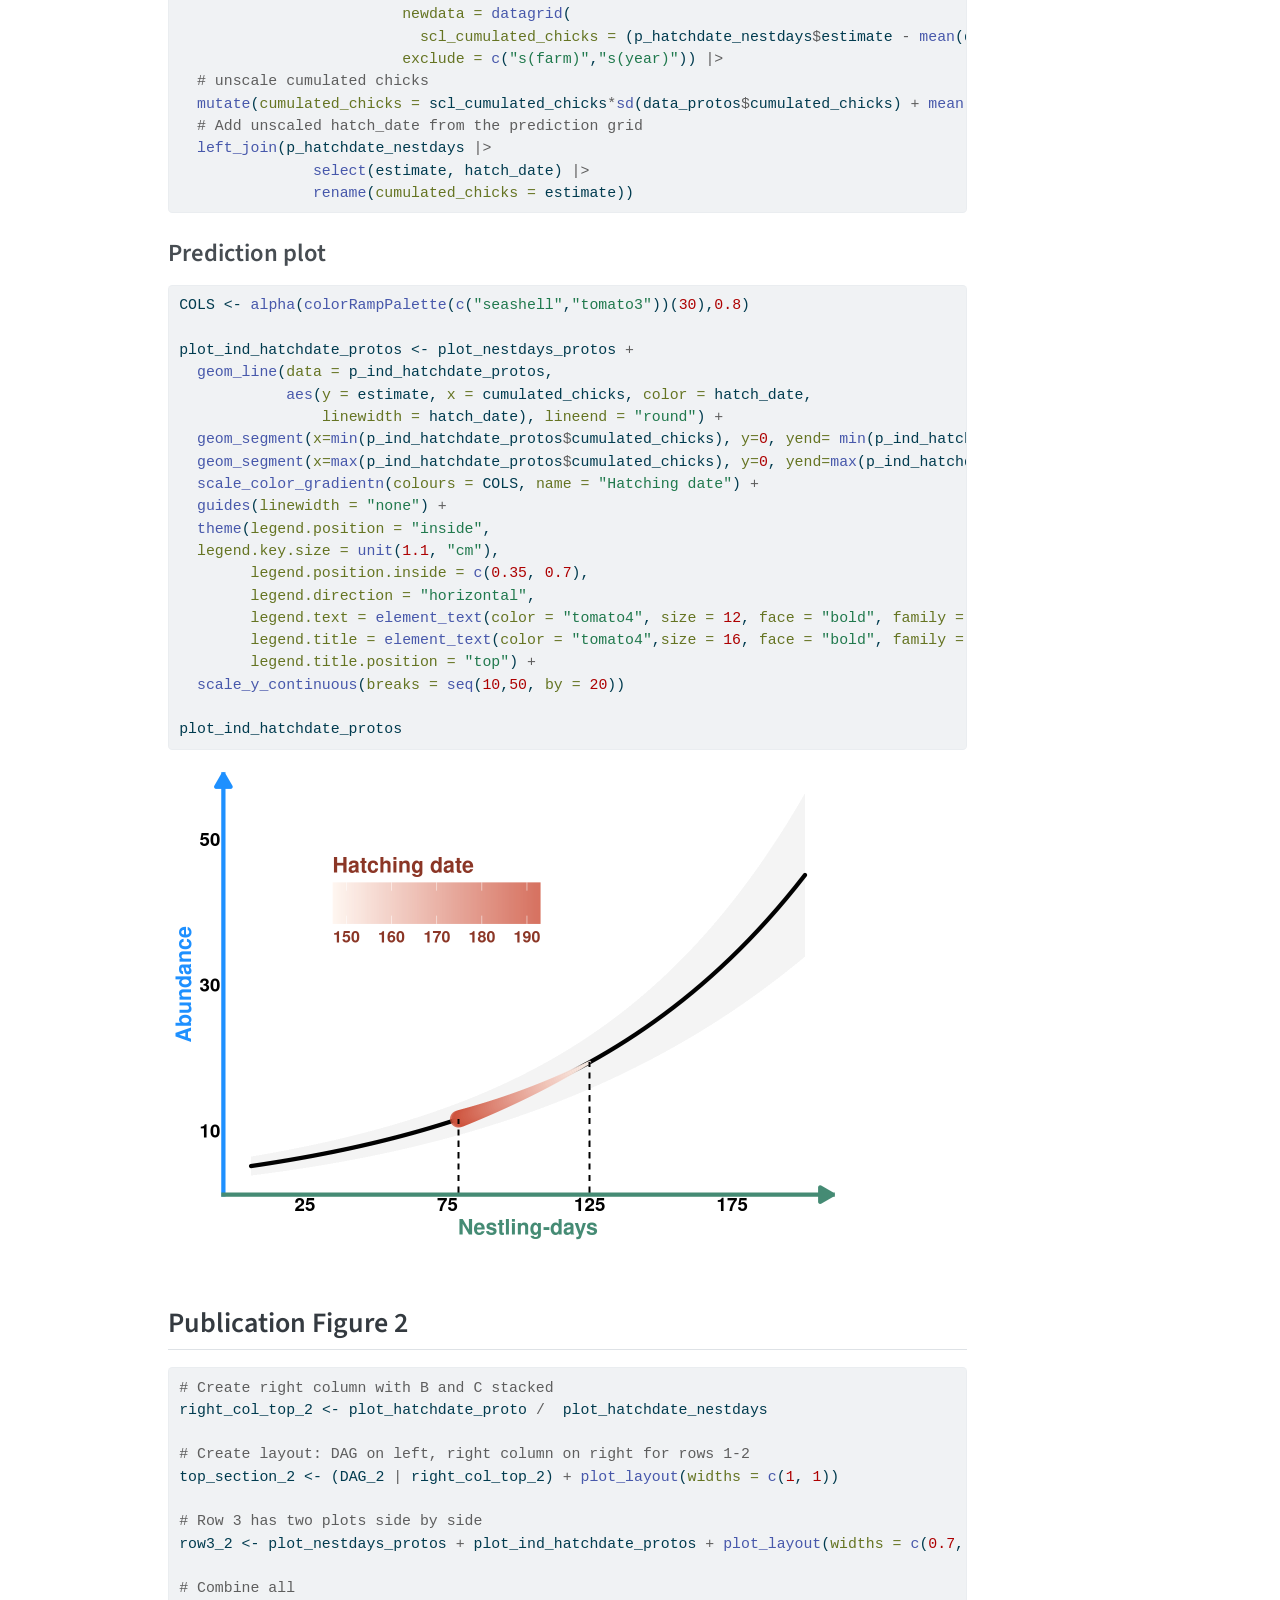
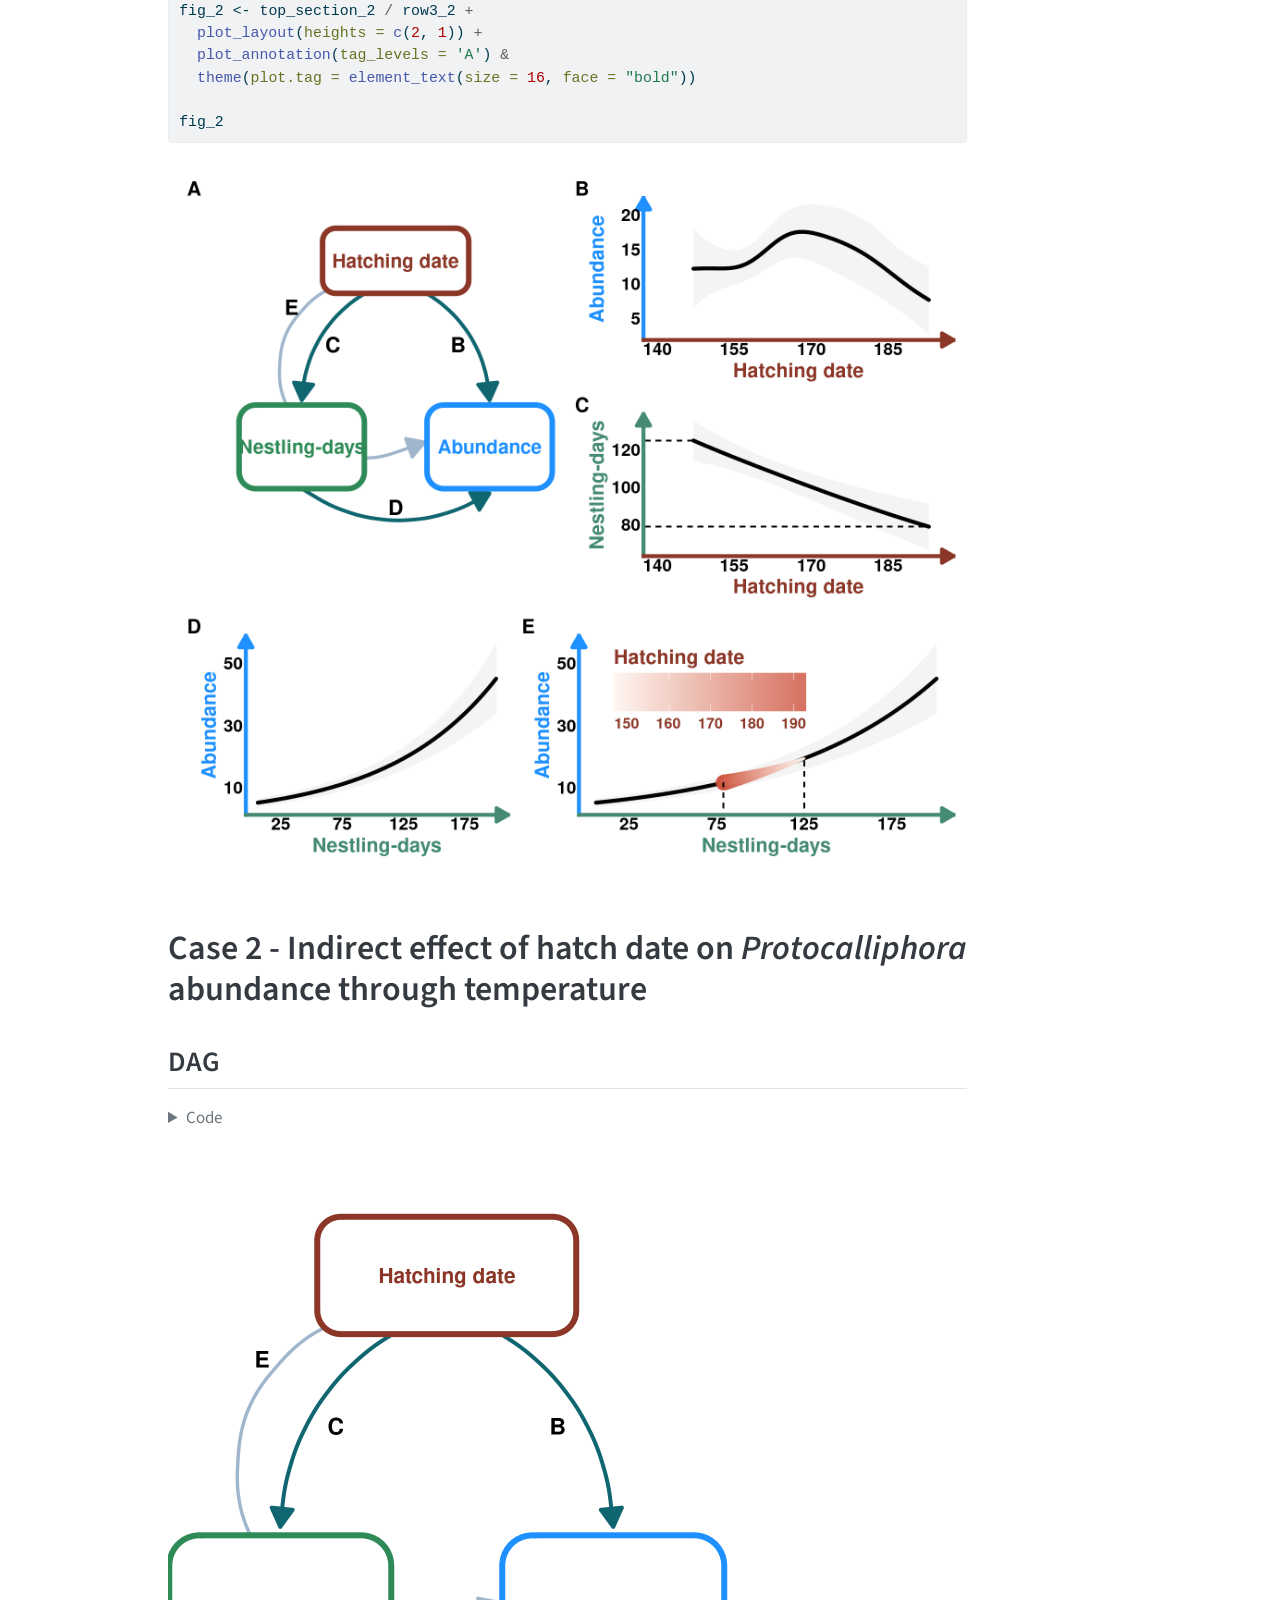
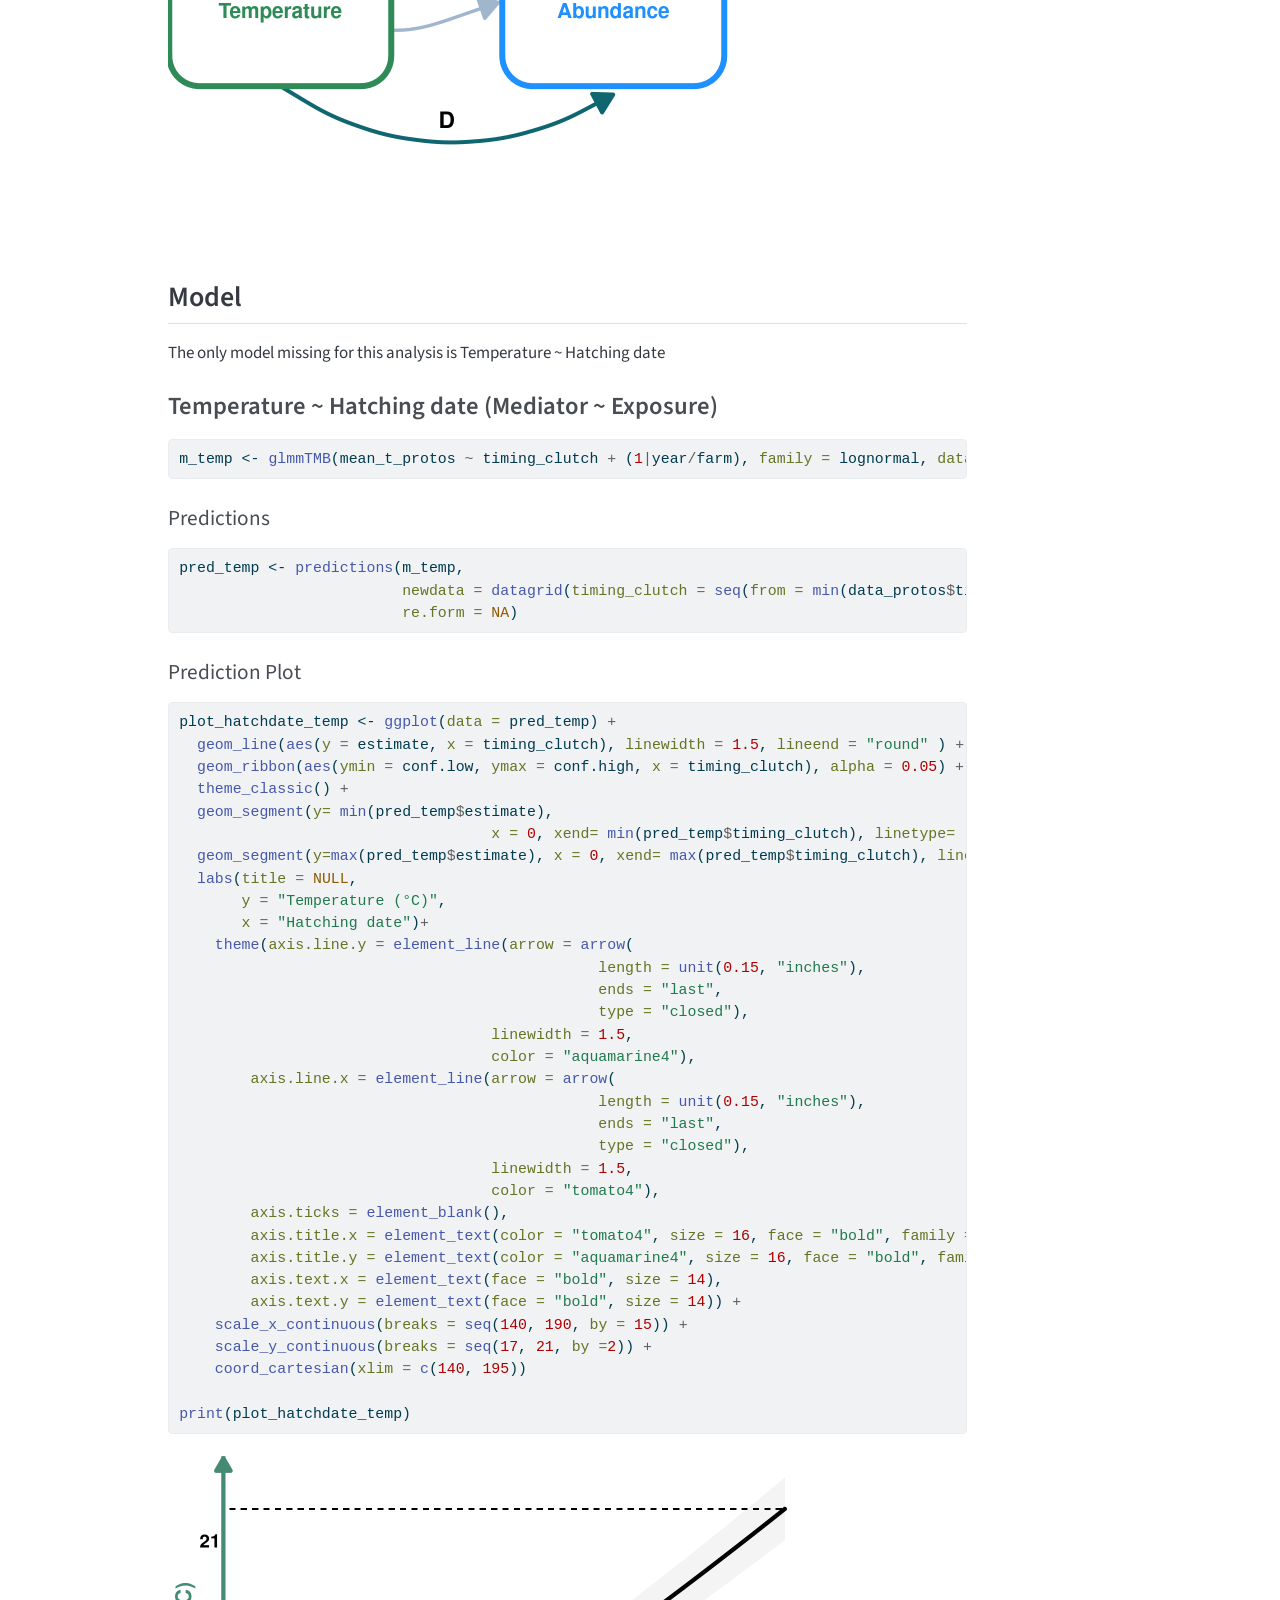
==== commit 7b2f8ef1: "Update case_study page with biorxiv publication links" ====
--- a/docs/case_study.html
+++ b/docs/case_study.html
@@ -240,7 +240,7 @@
 </header>
 
 
-<p>Here, we display how to use the visualization method of indirect effects using a real-world example from Coroller-Chouraki et al.&nbsp;(2026) LINK. While the authors examined the effects of several putative causes of the abundance of <em>Protocalliphora</em> spp. in the nests of Tree Swallows breeding along a gradient of agricultural intensity, they focused on direct effects and neglected to formally quantify or visualize hypothesized indirect effects. Here, we apply our novel visualization procedure to two indirect effects linked to the reproductive timing of swallows and included in the DAG on which the aforementioned study was based. More details about the hypothesized causal links in the system and theoretical explanations for the indirect effects visualized here can be found in Coroller-Chouraki et al.&nbsp;(2026) and Bush-Beaupré et al.&nbsp;(2026) LINK.</p>
+<p>Here, we display how to use the visualization method of indirect effects using a real-world example from <a href="https://www.biorxiv.org/content/10.64898/2026.02.02.703377v3">Coroller-Chouraki et al.&nbsp;(2026)</a>. While the authors examined the effects of several putative causes of the abundance of <em>Protocalliphora</em> spp. in the nests of Tree Swallows breeding along a gradient of agricultural intensity, they focused on direct effects and neglected to formally quantify or visualize hypothesized indirect effects. Here, we apply our novel visualization procedure to two indirect effects linked to the reproductive timing of swallows and included in the DAG on which the aforementioned study was based. More details about the hypothesized causal links in the system and theoretical explanations for the indirect effects visualized here can be found in Coroller-Chouraki et al.&nbsp;(2026) and <a href="https://www.biorxiv.org/content/10.64898/2026.02.09.704914v1">Bush-Beaupré et al.&nbsp;(2026)</a>.</p>
 <p>The data for the case study can be downloaded <a href="https://doi.org/10.5281/zenodo.17980480">here</a></p>
 <section id="set-up-workspace" class="level1">
 <h1>Set up workspace</h1>
